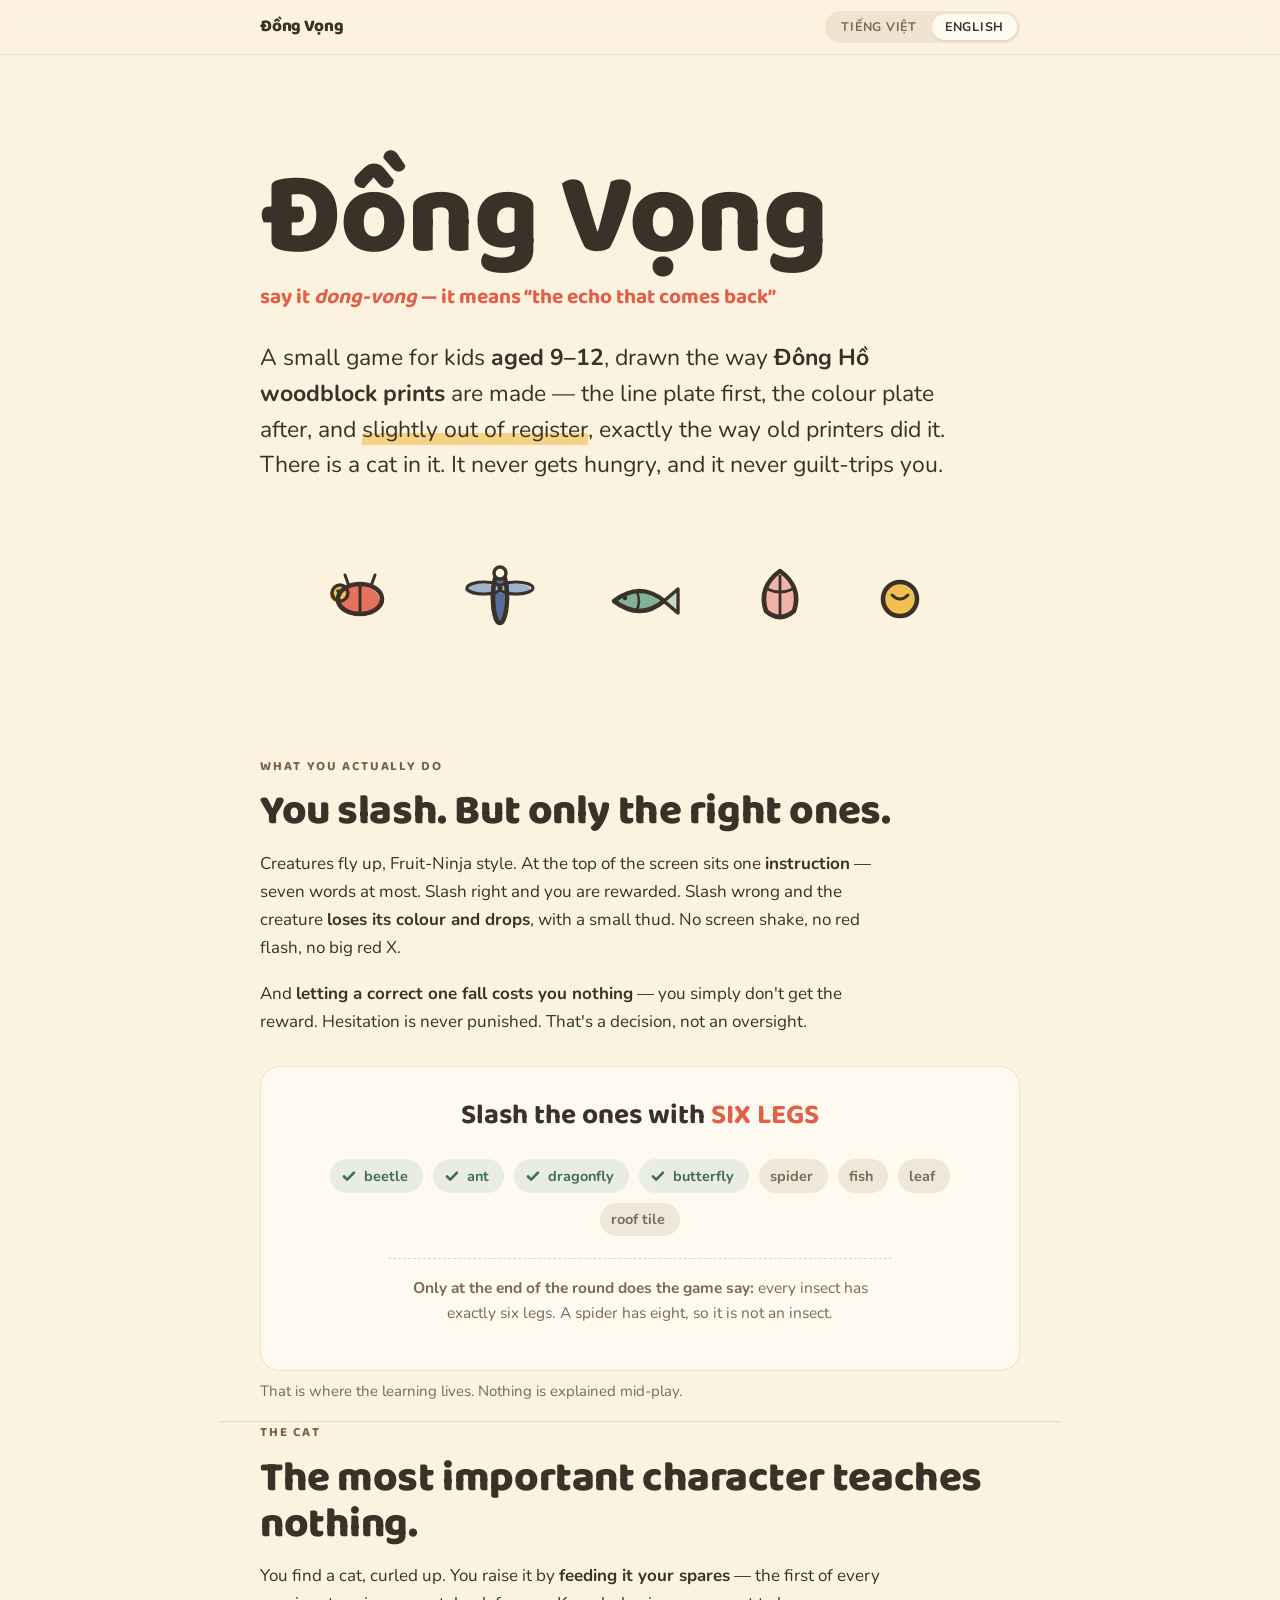
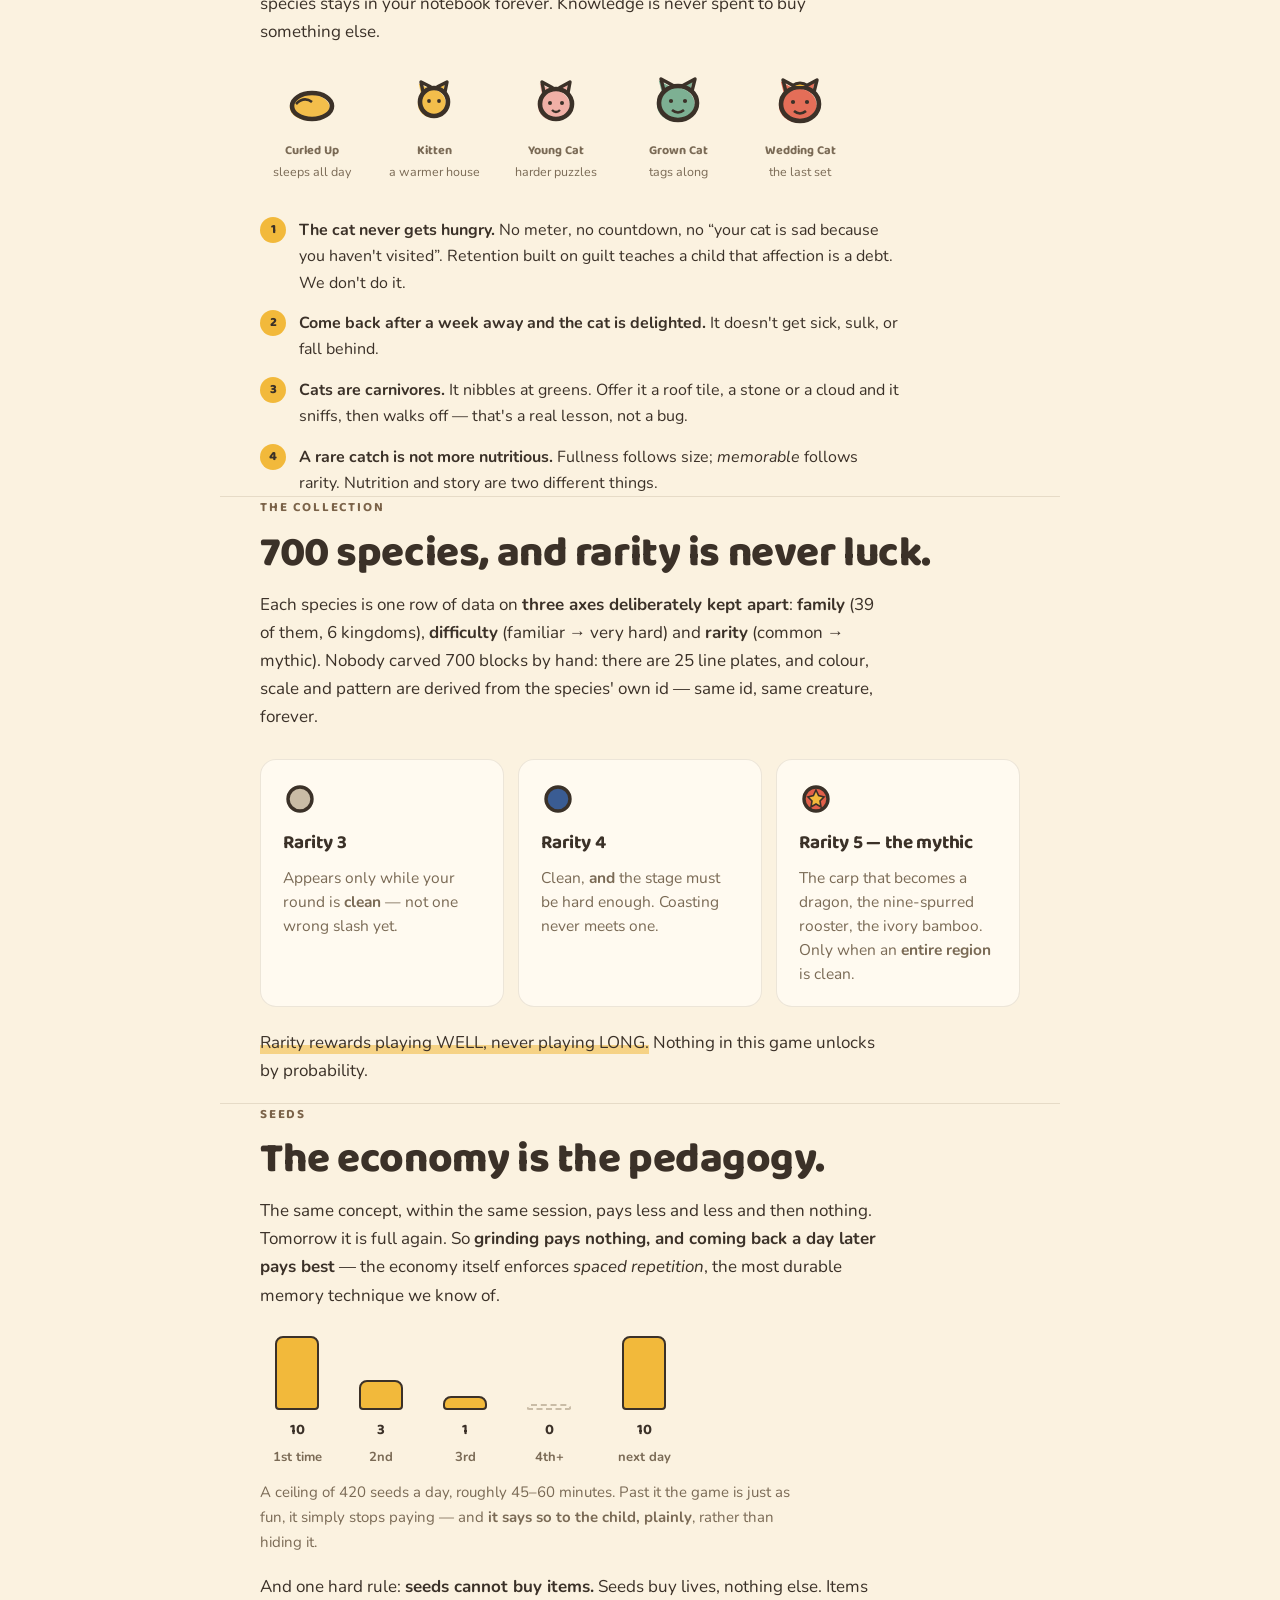
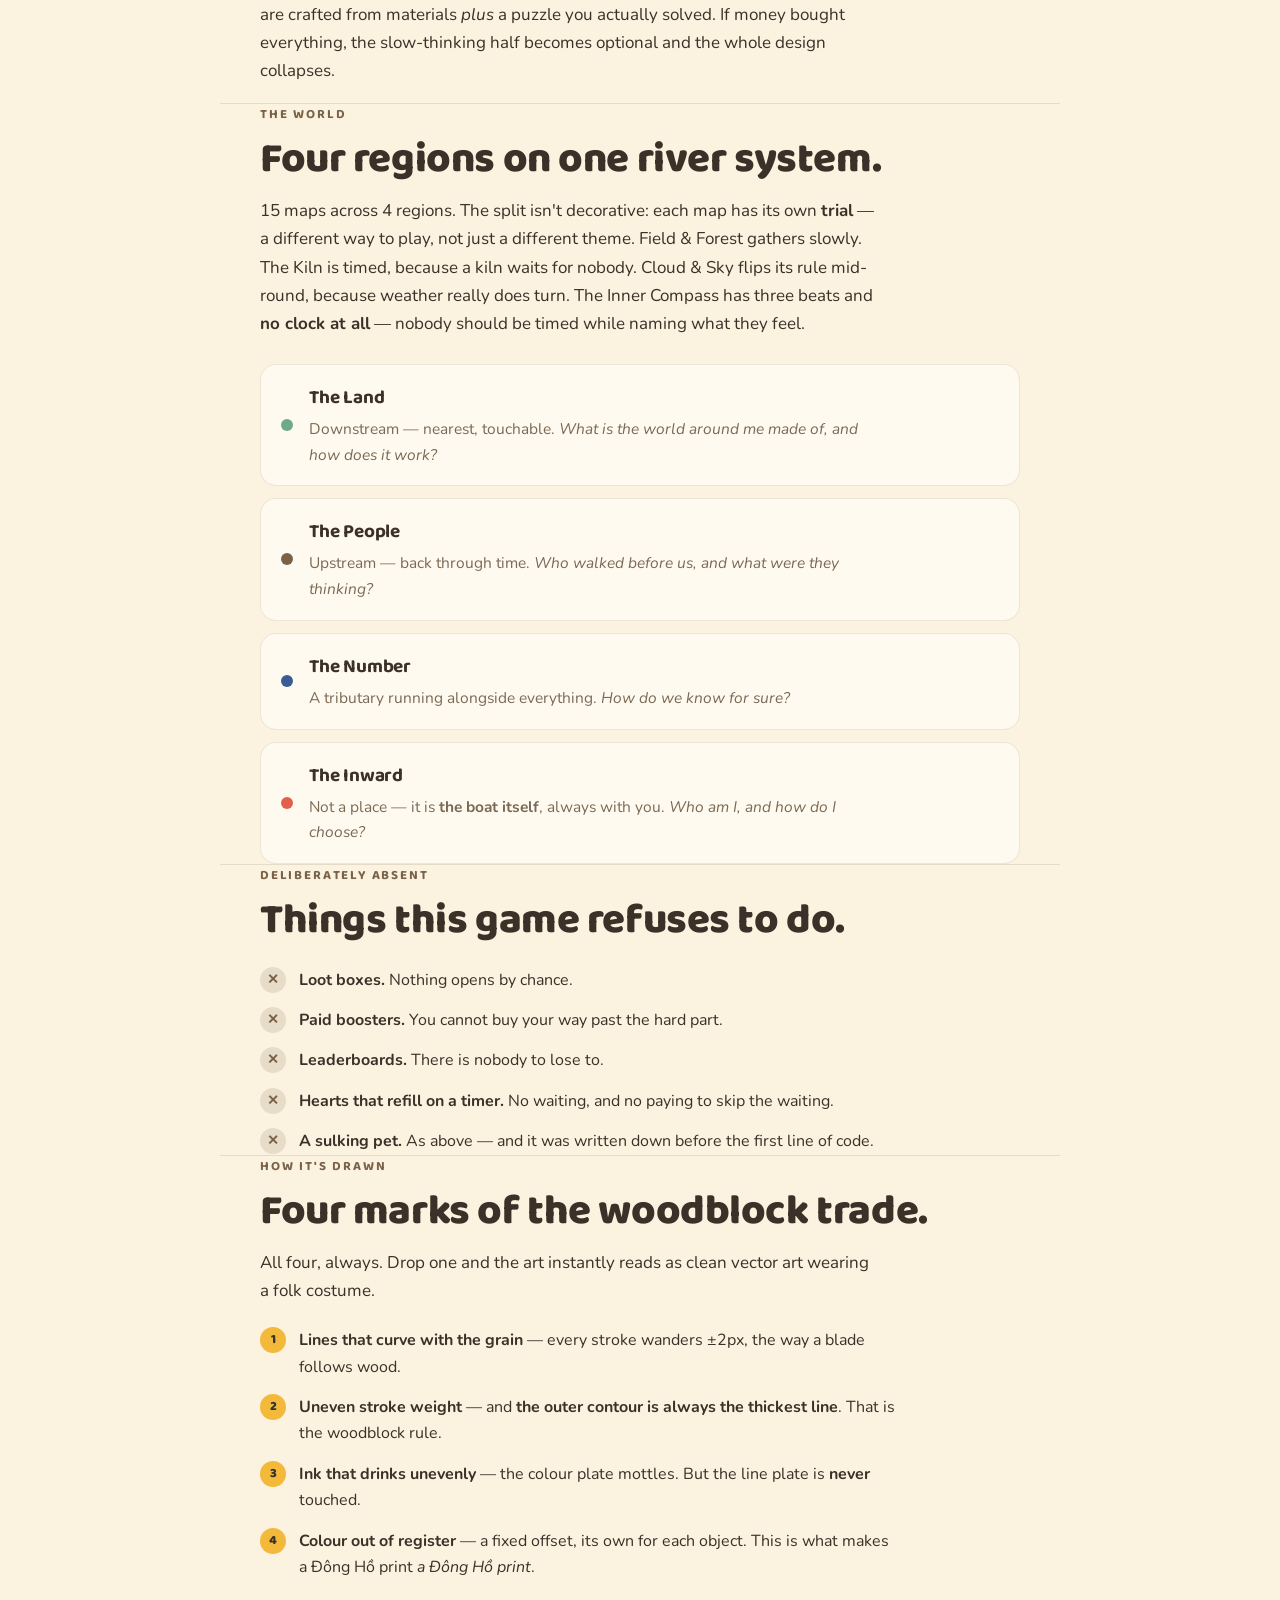
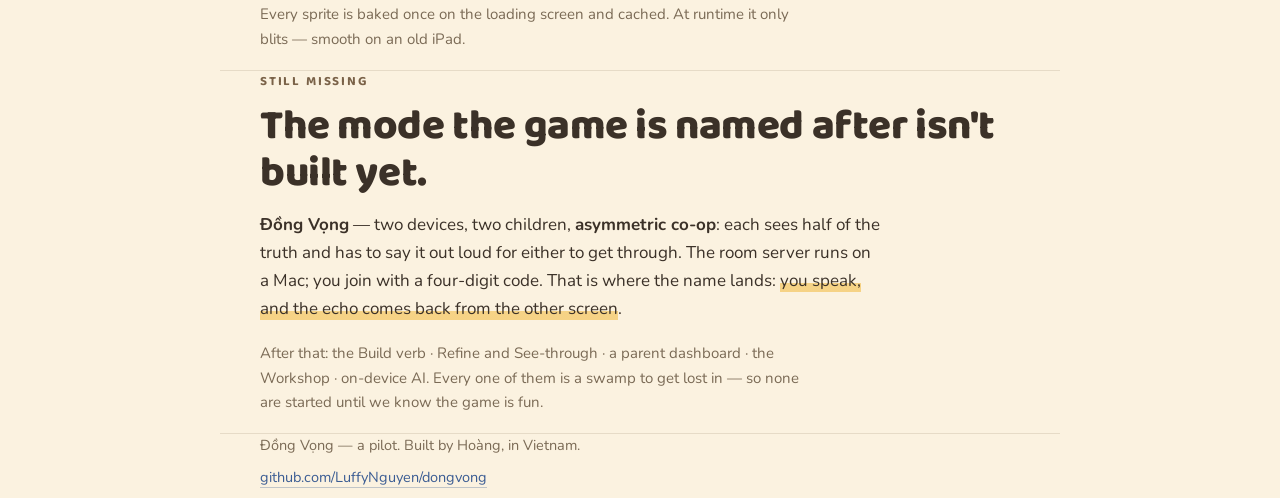
==== index.html @ c8f49e3d "Trang gioi thieu Dong Vong — song ngu VI/EN, mau muc Dong Ho Co-Authored-By: Claude Opus 5 (1M conte" ====
<!doctype html>
<html lang="vi" class="lang-vi">
<head>
<meta charset="utf-8">
<meta name="viewport" content="width=device-width, initial-scale=1, viewport-fit=cover">
<title>Đồng Vọng</title>
<meta name="description" content="Đồng Vọng — game giáo dục 2D cho trẻ 9–12, vẽ theo lối tranh Đông Hồ in lệch bản.">
<meta property="og:title" content="Đồng Vọng">
<meta property="og:description" content="Một game cho trẻ 9–12, vẽ theo lối tranh Đông Hồ. Có con mèo không bao giờ đói.">
<meta property="og:type" content="website">
<meta name="theme-color" content="#FBF2E0">
<link rel="preconnect" href="https://fonts.googleapis.com">
<link rel="preconnect" href="https://fonts.gstatic.com" crossorigin>
<link rel="stylesheet" href="https://fonts.googleapis.com/css2?family=Baloo+2:wght@700;800&family=Nunito:wght@400;600;700&display=swap">
<style>
  :root{
    --diep:#FBF2E0; --diep2:#F2E3C7; --giay:#FFFAF0;
    --than:#3B3128; --hoe:#F2B93B; --vang:#E2604A;
    --cham:#3A5C93; --tram:#6FA98B; --sen:#EFA9A0;
    --go:#7A6248; --xam:#C9BCA6;
    --ink:#3B3128; --dim:#7A6A55;
    --sans:'Nunito',-apple-system,BlinkMacSystemFont,'Segoe UI',sans-serif;
    --display:'Baloo 2','Nunito',-apple-system,sans-serif;
    --pad:clamp(20px,5vw,40px);
  }
  *{box-sizing:border-box}
  html{color-scheme:light;scroll-behavior:smooth;-webkit-text-size-adjust:100%}
  body{
    margin:0;background:var(--diep);color:var(--ink);
    font:400 17px/1.65 var(--sans);
    -webkit-font-smoothing:antialiased;
  }
  /* giay diep: mot lop van giay rat nhat, khong phai gradient */
  body::before{
    content:'';position:fixed;inset:0;pointer-events:none;z-index:0;opacity:.5;
    background:
      radial-gradient(circle at 18% 22%, rgba(122,98,72,.05) 0 1px, transparent 1px),
      radial-gradient(circle at 71% 63%, rgba(122,98,72,.045) 0 1.2px, transparent 1.2px),
      radial-gradient(circle at 44% 88%, rgba(122,98,72,.04) 0 1px, transparent 1px);
    background-size:37px 41px,53px 47px,61px 59px;
  }
  main,header,footer{position:relative;z-index:1}

  /* ---------------------------------------------------------- song ngu */
  .en{display:none}
  html.lang-en .vi{display:none}
  html.lang-en .en{display:inline}
  html.lang-en .en.block,.vi.block{display:block}
  html.lang-en .vi.block{display:none}

  /* ---------------------------------------------------------- khung */
  .wrap{max-width:840px;margin:0 auto;padding:0 var(--pad)}
  section{padding:clamp(56px,9vw,104px) 0}
  section + section{border-top:1px solid rgba(122,98,72,.16)}

  h1,h2,h3{font-family:var(--display);font-weight:800;letter-spacing:-.01em;margin:0}
  h1{font-size:clamp(56px,14vw,116px);line-height:.92}
  h2{font-size:clamp(28px,5.2vw,42px);line-height:1.1;margin-bottom:14px}
  h3{font-size:19px;font-weight:700;margin-bottom:6px}
  p{margin:0 0 18px;max-width:62ch}
  .lede{font-size:clamp(19px,2.6vw,23px);line-height:1.55;color:var(--ink)}
  .eyebrow{
    font-family:var(--display);font-weight:700;font-size:13px;
    letter-spacing:.14em;text-transform:uppercase;color:var(--go);margin-bottom:12px
  }
  .dim{color:var(--dim)}
  em{font-style:normal;background:linear-gradient(transparent 62%,rgba(242,185,59,.55) 62%)}

  /* ---------------------------------------------------------- nut ngon ngu */
  .topbar{
    position:sticky;top:0;z-index:9;backdrop-filter:saturate(150%) blur(12px);
    background:rgba(251,242,224,.78);border-bottom:1px solid rgba(122,98,72,.12)
  }
  .topbar .wrap{display:flex;align-items:center;justify-content:space-between;height:54px}
  .mark{font-family:var(--display);font-weight:800;font-size:17px;letter-spacing:-.01em}
  .toggle{
    display:inline-flex;background:rgba(122,98,72,.1);border-radius:999px;padding:3px;gap:2px
  }
  .toggle button{
    font:700 12.5px/1 var(--sans);letter-spacing:.06em;
    border:0;background:transparent;color:var(--dim);
    padding:7px 13px;border-radius:999px;cursor:pointer;transition:.18s
  }
  .toggle button[aria-pressed="true"]{background:var(--giay);color:var(--ink);box-shadow:0 1px 2px rgba(59,49,40,.1)}

  /* ---------------------------------------------------------- hero */
  .hero{padding-top:clamp(56px,11vw,110px);padding-bottom:clamp(48px,8vw,88px)}
  .hero h1{margin-bottom:8px}
  .hero .say{
    font-family:var(--display);font-weight:700;font-size:clamp(17px,2.6vw,21px);
    color:var(--vang);margin-bottom:26px
  }
  .hero .lede{max-width:52ch}
  .flock{margin:38px 0 0;overflow:visible}

  /* ---------------------------------------------------------- the */
  .cards{display:grid;gap:14px;grid-template-columns:repeat(auto-fit,minmax(230px,1fr));margin-top:28px}
  .card{
    background:var(--giay);border-radius:16px;padding:22px 22px 20px;
    border:1px solid rgba(122,98,72,.14)
  }
  .card p{font-size:15.5px;line-height:1.55;margin:0;color:var(--dim)}
  .card .ic{display:block;margin-bottom:12px}

  /* the khai niem — dung nhu trong game */
  .prompt{
    background:var(--giay);border:1px solid rgba(122,98,72,.16);border-radius:20px;
    padding:26px var(--pad);margin:30px 0 8px;text-align:center
  }
  .prompt .cmd{font-family:var(--display);font-weight:700;font-size:clamp(20px,4vw,28px)}
  .prompt .cmd b{color:var(--vang)}
  .row{display:flex;flex-wrap:wrap;gap:10px;justify-content:center;margin-top:20px}
  .chip{
    display:inline-flex;align-items:center;gap:7px;
    font:700 14.5px/1 var(--sans);padding:9px 15px 9px 11px;border-radius:999px;
    background:rgba(111,169,139,.16);color:#3F6B57
  }
  .chip.no{background:rgba(201,188,166,.3);color:var(--dim)}
  .chip svg{flex:none}
  .why{
    margin-top:22px;font-size:15.5px;color:var(--dim);
    border-top:1px dashed rgba(122,98,72,.24);padding-top:16px;max-width:56ch;
    margin-left:auto;margin-right:auto
  }

  /* ---------------------------------------------------------- danh sach */
  ul.plain{list-style:none;padding:0;margin:22px 0 0;display:grid;gap:14px}
  ul.plain li{display:flex;gap:13px;align-items:flex-start;max-width:64ch}
  ul.plain .n{
    flex:none;width:26px;height:26px;border-radius:50%;background:var(--hoe);
    font:800 13px/26px var(--display);text-align:center;color:var(--than)
  }
  ul.plain .x{flex:none;width:26px;height:26px;border-radius:50%;background:rgba(201,188,166,.4);
    font:800 14px/26px var(--display);text-align:center;color:var(--go)}
  ul.plain p{margin:0;font-size:16px}

  /* ---------------------------------------------------------- mien */
  .miens{display:grid;gap:12px;margin-top:26px}
  .mien{
    display:grid;grid-template-columns:auto 1fr;gap:16px;align-items:center;
    background:var(--giay);border:1px solid rgba(122,98,72,.14);border-radius:16px;padding:18px 20px
  }
  .mien .dot{width:12px;height:12px;border-radius:50%}
  .mien h3{margin:0 0 2px}
  .mien p{margin:0;font-size:15.5px;color:var(--dim)}

  /* ---------------------------------------------------------- duong cong hat */
  .curve{display:flex;gap:10px;align-items:flex-end;margin:26px 0 10px;flex-wrap:wrap}
  .day{text-align:center;min-width:74px}
  .day .bar{
    background:var(--hoe);border:2.5px solid var(--than);border-radius:8px 8px 4px 4px;
    margin:0 auto 8px;width:44px
  }
  .day .bar.zero{background:transparent;border-style:dashed;border-color:var(--xam);height:6px}
  .day span{font:700 13px/1.3 var(--sans);color:var(--dim);display:block}
  .day b{font-family:var(--display);font-size:15px;color:var(--ink);display:block}

  /* ---------------------------------------------------------- meo */
  .cat-wrap{display:flex;gap:26px;align-items:center;flex-wrap:wrap;margin-top:26px}
  .stages{display:flex;gap:18px;flex-wrap:wrap;margin-top:26px}
  .stage{text-align:center;width:104px}
  .stage b{display:block;font-family:var(--display);font-size:14.5px;margin-top:6px}
  .stage span{display:block;font-size:12.5px;color:var(--dim);line-height:1.4}

  /* ---------------------------------------------------------- footer */
  footer{padding:52px 0 64px;border-top:1px solid rgba(122,98,72,.16)}
  footer p{font-size:14.5px;color:var(--dim);margin-bottom:8px}
  footer a{color:var(--cham);text-decoration:none;border-bottom:1px solid rgba(58,92,147,.3)}
  footer a:hover{border-bottom-color:var(--cham)}

  @media (max-width:520px){
    .stages{gap:12px}
    .stage{width:82px}
  }
  @media (prefers-reduced-motion:no-preference){
    .float{animation:bob 5s ease-in-out infinite}
    .float:nth-child(2){animation-delay:-1.4s}
    .float:nth-child(3){animation-delay:-2.8s}
    .float:nth-child(4){animation-delay:-4.1s}
    @keyframes bob{0%,100%{transform:translateY(0)}50%{transform:translateY(-7px)}}
  }
</style>
</head>
<body>

<div class="topbar">
  <div class="wrap">
    <span class="mark">Đồng Vọng</span>
    <span class="toggle">
      <button id="b-vi" aria-pressed="true">TIẾNG VIỆT</button>
      <button id="b-en" aria-pressed="false">ENGLISH</button>
    </span>
  </div>
</div>

<header class="hero wrap">
  <h1>Đồng Vọng</h1>
  <p class="say">
    <span class="vi">đọc là <i>đồng-vọng</i> — nghĩa là tiếng vọng lại</span>
    <span class="en">say it <i>dong-vong</i> — it means “the echo that comes back”</span>
  </p>

  <p class="lede">
    <span class="vi block">Một cái game nhỏ cho trẻ <b>9–12 tuổi</b>, vẽ theo lối <b>tranh Đông Hồ in lệch bản</b> —
    bản nét in trước, bản màu in sau, và <em>lệch đi một chút</em>, đúng như thợ khắc ngày xưa vẫn in.
    Trong game có một con mèo. Nó không bao giờ đói, và không bao giờ trách bạn.</span>
    <span class="en block">A small game for kids <b>aged 9–12</b>, drawn the way <b>Đông Hồ woodblock prints</b> are made —
    the line plate first, the colour plate after, and <em>slightly out of register</em>, exactly the way old
    printers did it. There is a cat in it. It never gets hungry, and it never guilt-trips you.</span>
  </p>

  <svg class="flock" viewBox="0 0 640 120" width="100%" height="120" fill="none" aria-hidden="true">
    <!-- moi con: ban mau (lech -2.2,+1.6) roi ban net -->
    <g class="float" transform="translate(40,60)">
      <g transform="translate(-2.2,1.6)" opacity=".88">
        <ellipse cx="0" cy="0" rx="22" ry="15" fill="#E2604A"/><circle cx="-20" cy="-6" r="8" fill="#F2B93B"/>
      </g>
      <ellipse cx="0" cy="0" rx="22" ry="15" stroke="#3B3128" stroke-width="4.6"/>
      <circle cx="-20" cy="-6" r="8" stroke="#3B3128" stroke-width="3.4"/>
      <path d="M0 -15 L0 15 M-11 -13 L-15 -24 M11 -13 L15 -24" stroke="#3B3128" stroke-width="3" stroke-linecap="round"/>
      <circle cx="-22" cy="-8" r="1.8" fill="#3B3128"/>
    </g>
    <g class="float" transform="translate(180,58)">
      <g transform="translate(-2.2,1.6)" opacity=".88">
        <ellipse cx="0" cy="0" rx="7" ry="26" fill="#3A5C93"/>
        <ellipse cx="-16" cy="-9" rx="17" ry="6" fill="#8FA9CC"/><ellipse cx="16" cy="-9" rx="17" ry="6" fill="#8FA9CC"/>
      </g>
      <ellipse cx="0" cy="0" rx="7" ry="26" stroke="#3B3128" stroke-width="4.6"/>
      <ellipse cx="-16" cy="-9" rx="17" ry="6" stroke="#3B3128" stroke-width="3"/>
      <ellipse cx="16" cy="-9" rx="17" ry="6" stroke="#3B3128" stroke-width="3"/>
      <circle cx="0" cy="-24" r="6" fill="#FBF2E0" stroke="#3B3128" stroke-width="3.4"/>
    </g>
    <g class="float" transform="translate(320,62)">
      <g transform="translate(-2.2,1.6)" opacity=".88">
        <path d="M-26 0 Q0 -20 24 0 Q0 20 -26 0Z" fill="#6FA98B"/><path d="M24 0 L38 -12 L38 12Z" fill="#B7D4C4"/>
      </g>
      <path d="M-26 0 Q0 -20 24 0 Q0 20 -26 0Z" stroke="#3B3128" stroke-width="4.6" stroke-linejoin="round"/>
      <path d="M24 0 L38 -12 L38 12Z" stroke="#3B3128" stroke-width="3.4" stroke-linejoin="round"/>
      <circle cx="-15" cy="-3" r="2.2" fill="#3B3128"/>
      <path d="M-4 -11 Q2 0 -4 11" stroke="#3B3128" stroke-width="2.6"/>
    </g>
    <g class="float" transform="translate(460,58)">
      <g transform="translate(-2.2,1.6)" opacity=".88">
        <path d="M0 -26 Q22 -10 14 14 Q0 26 -14 14 Q-22 -10 0 -26Z" fill="#EFA9A0"/>
      </g>
      <path d="M0 -26 Q22 -10 14 14 Q0 26 -14 14 Q-22 -10 0 -26Z" stroke="#3B3128" stroke-width="4.6" stroke-linejoin="round"/>
      <path d="M0 -22 L0 20 M-13 -8 Q0 -2 13 -8" stroke="#3B3128" stroke-width="2.8"/>
    </g>
    <g class="float" transform="translate(580,60)">
      <g transform="translate(-2.2,1.6)" opacity=".88"><circle cx="0" cy="0" r="17" fill="#F2B93B"/></g>
      <circle cx="0" cy="0" r="17" stroke="#3B3128" stroke-width="4.6"/>
      <path d="M-8 -4 Q0 4 8 -4" stroke="#3B3128" stroke-width="3" stroke-linecap="round"/>
    </g>
  </svg>
</header>

<main>

<section class="wrap">
  <p class="eyebrow"><span class="vi">Chơi cái gì</span><span class="en">What you actually do</span></p>
  <h2><span class="vi">Bạn chém. Nhưng chỉ chém đúng con.</span><span class="en">You slash. But only the right ones.</span></h2>
  <p>
    <span class="vi block">Các con vật bay lên như trong Fruit Ninja. Ở trên đầu màn hình có một <b>câu lệnh</b> — dài
    nhiều nhất bảy chữ. Chém đúng thì được thưởng. Chém sai thì con vật <b>mất màu và rơi xuống</b>,
    kêu một tiếng bịch. Không rung màn hình, không chớp đỏ, không dấu X.</span>
    <span class="en block">Creatures fly up, Fruit-Ninja style. At the top of the screen sits one <b>instruction</b> —
    seven words at most. Slash right and you are rewarded. Slash wrong and the creature <b>loses its colour
    and drops</b>, with a small thud. No screen shake, no red flash, no big red X.</span>
  </p>
  <p>
    <span class="vi block">Và <b>để một con đúng rơi mất thì không mất gì cả</b> — chỉ là không được thưởng.
    Chần chừ không bị phạt. Đây là một quyết định thiết kế, không phải quên làm.</span>
    <span class="en block">And <b>letting a correct one fall costs you nothing</b> — you simply don't get the reward.
    Hesitation is never punished. That's a decision, not an oversight.</span>
  </p>

  <div class="prompt">
    <p class="cmd" style="margin:0">
      <span class="vi">Chém con nào có <b>SÁU CHÂN</b></span>
      <span class="en">Slash the ones with <b>SIX LEGS</b></span>
    </p>
    <div class="row">
      <span class="chip"><svg width="16" height="16" viewBox="0 0 16 16"><path d="M3 8.5l3.2 3.2L13 4.6" stroke="#3F6B57" stroke-width="2.6" fill="none" stroke-linecap="round" stroke-linejoin="round"/></svg><span class="vi">bọ</span><span class="en">beetle</span></span>
      <span class="chip"><svg width="16" height="16" viewBox="0 0 16 16"><path d="M3 8.5l3.2 3.2L13 4.6" stroke="#3F6B57" stroke-width="2.6" fill="none" stroke-linecap="round" stroke-linejoin="round"/></svg><span class="vi">kiến</span><span class="en">ant</span></span>
      <span class="chip"><svg width="16" height="16" viewBox="0 0 16 16"><path d="M3 8.5l3.2 3.2L13 4.6" stroke="#3F6B57" stroke-width="2.6" fill="none" stroke-linecap="round" stroke-linejoin="round"/></svg><span class="vi">chuồn chuồn</span><span class="en">dragonfly</span></span>
      <span class="chip"><svg width="16" height="16" viewBox="0 0 16 16"><path d="M3 8.5l3.2 3.2L13 4.6" stroke="#3F6B57" stroke-width="2.6" fill="none" stroke-linecap="round" stroke-linejoin="round"/></svg><span class="vi">bướm</span><span class="en">butterfly</span></span>
      <span class="chip no"><span class="vi">nhện</span><span class="en">spider</span></span>
      <span class="chip no"><span class="vi">cá</span><span class="en">fish</span></span>
      <span class="chip no"><span class="vi">lá</span><span class="en">leaf</span></span>
      <span class="chip no"><span class="vi">ngói</span><span class="en">roof tile</span></span>
    </div>
    <p class="why">
      <span class="vi block"><b>Cuối hiệp game mới nói:</b> Côn trùng nào cũng đúng sáu chân.
      Nhện tám chân nên không phải côn trùng.</span>
      <span class="en block"><b>Only at the end of the round does the game say:</b> every insect has exactly six legs.
      A spider has eight, so it is not an insect.</span>
    </p>
  </div>
  <p class="dim" style="font-size:15px">
    <span class="vi block">Đó mới là chỗ học. Trong lúc chơi thì không giảng bài.</span>
    <span class="en block">That is where the learning lives. Nothing is explained mid-play.</span>
  </p>
</section>

<section class="wrap">
  <p class="eyebrow"><span class="vi">Con mèo</span><span class="en">The cat</span></p>
  <h2><span class="vi">Nhân vật quan trọng nhất không dạy gì cả.</span><span class="en">The most important character teaches nothing.</span></h2>
  <p>
    <span class="vi block">Bạn nhặt được một con mèo đang cuộn tròn. Nuôi nó bằng cách <b>cho ăn những con dư</b> —
    con đầu tiên của mỗi loài ở lại sổ tay vĩnh viễn, kiến thức không bao giờ bị tiêu đi để đổi lấy thứ khác.</span>
    <span class="en block">You find a cat, curled up. You raise it by <b>feeding it your spares</b> — the first of every
    species stays in your notebook forever. Knowledge is never spent to buy something else.</span>
  </p>

  <div class="stages">
    <div class="stage"><svg width="60" height="52" viewBox="0 0 60 52" aria-hidden="true"><g transform="translate(-2.2,1.6)" opacity=".9"><ellipse cx="30" cy="34" rx="20" ry="13" fill="#F2B93B"/></g><ellipse cx="30" cy="34" rx="20" ry="13" stroke="#3B3128" stroke-width="4.6" fill="none"/><path d="M14 32q8 -8 16 -2" stroke="#3B3128" stroke-width="2.6" fill="none"/></svg>
      <b><span class="vi">Cuộn Tròn</span><span class="en">Curled Up</span></b>
      <span><span class="vi">ngủ suốt</span><span class="en">sleeps all day</span></span></div>
    <div class="stage"><svg width="60" height="52" viewBox="0 0 60 52" aria-hidden="true"><g transform="translate(-2.2,1.6)" opacity=".9"><circle cx="30" cy="30" r="14" fill="#F2B93B"/><path d="M19 20l-2-10 10 5M41 20l2-10-10 5" fill="#F2B93B"/></g><circle cx="30" cy="30" r="14" stroke="#3B3128" stroke-width="4.6" fill="none"/><path d="M19 20l-2-10 10 5M41 20l2-10-10 5" stroke="#3B3128" stroke-width="3.4" fill="none" stroke-linejoin="round"/><circle cx="25" cy="29" r="1.9" fill="#3B3128"/><circle cx="35" cy="29" r="1.9" fill="#3B3128"/></svg>
      <b><span class="vi">Mèo Con</span><span class="en">Kitten</span></b>
      <span><span class="vi">nhà ấm hơn</span><span class="en">a warmer house</span></span></div>
    <div class="stage"><svg width="60" height="52" viewBox="0 0 60 52" aria-hidden="true"><g transform="translate(-2.2,1.6)" opacity=".9"><ellipse cx="30" cy="32" rx="16" ry="15" fill="#EFA9A0"/><path d="M18 21l-2-11 11 6M42 21l2-11-11 6" fill="#EFA9A0"/></g><ellipse cx="30" cy="32" rx="16" ry="15" stroke="#3B3128" stroke-width="4.6" fill="none"/><path d="M18 21l-2-11 11 6M42 21l2-11-11 6" stroke="#3B3128" stroke-width="3.4" fill="none" stroke-linejoin="round"/><circle cx="24" cy="31" r="2" fill="#3B3128"/><circle cx="36" cy="31" r="2" fill="#3B3128"/><path d="M26 38q4 4 8 0" stroke="#3B3128" stroke-width="2.4" fill="none"/></svg>
      <b><span class="vi">Mèo Choai</span><span class="en">Young Cat</span></b>
      <span><span class="vi">mở câu đố khó</span><span class="en">harder puzzles</span></span></div>
    <div class="stage"><svg width="60" height="52" viewBox="0 0 60 52" aria-hidden="true"><g transform="translate(-2.2,1.6)" opacity=".9"><ellipse cx="30" cy="31" rx="19" ry="17" fill="#6FA98B"/><path d="M16 19l-3-12 13 7M44 19l3-12-13 7" fill="#6FA98B"/></g><ellipse cx="30" cy="31" rx="19" ry="17" stroke="#3B3128" stroke-width="4.6" fill="none"/><path d="M16 19l-3-12 13 7M44 19l3-12-13 7" stroke="#3B3128" stroke-width="3.4" fill="none" stroke-linejoin="round"/><circle cx="23" cy="29" r="2.1" fill="#3B3128"/><circle cx="37" cy="29" r="2.1" fill="#3B3128"/><path d="M24 38q6 5 12 0" stroke="#3B3128" stroke-width="2.6" fill="none"/></svg>
      <b><span class="vi">Mèo Lớn</span><span class="en">Grown Cat</span></b>
      <span><span class="vi">đi cùng bạn</span><span class="en">tags along</span></span></div>
    <div class="stage"><svg width="60" height="52" viewBox="0 0 60 52" aria-hidden="true"><g transform="translate(-2.2,1.6)" opacity=".9"><ellipse cx="30" cy="32" rx="19" ry="17" fill="#E2604A"/><path d="M16 20l-3-12 13 7M44 20l3-12-13 7" fill="#E2604A"/></g><ellipse cx="30" cy="32" rx="19" ry="17" stroke="#3B3128" stroke-width="4.6" fill="none"/><path d="M16 20l-3-12 13 7M44 20l3-12-13 7" stroke="#3B3128" stroke-width="3.4" fill="none" stroke-linejoin="round"/><circle cx="23" cy="30" r="2.1" fill="#3B3128"/><circle cx="37" cy="30" r="2.1" fill="#3B3128"/><path d="M24 39q6 5 12 0" stroke="#3B3128" stroke-width="2.6" fill="none"/><path d="M22 14q8 -6 16 0" stroke="#3B3128" stroke-width="3" fill="#F2B93B"/></svg>
      <b><span class="vi">Mèo Đám Cưới</span><span class="en">Wedding Cat</span></b>
      <span><span class="vi">tập đố cuối</span><span class="en">the last set</span></span></div>
  </div>

  <ul class="plain" style="margin-top:36px">
    <li><span class="n">1</span><p>
      <span class="vi block"><b>Mèo không bao giờ đói.</b> Không thanh đo, không đếm ngược, không câu
      “mèo đang buồn vì bạn chưa vào”. Giữ chân trẻ bằng cảm giác tội lỗi là dạy rằng tình cảm
      là một món nợ. Không làm.</span>
      <span class="en block"><b>The cat never gets hungry.</b> No meter, no countdown, no “your cat is sad because
      you haven't visited”. Retention built on guilt teaches a child that affection is a debt. We don't do it.</span></p></li>
    <li><span class="n">2</span><p>
      <span class="vi block"><b>Đi vắng một tuần về, mèo mừng.</b> Nó không ốm, không trách móc, không tụt lại.</span>
      <span class="en block"><b>Come back after a week away and the cat is delighted.</b> It doesn't get sick, sulk, or fall behind.</span></p></li>
    <li><span class="n">3</span><p>
      <span class="vi block"><b>Mèo ăn thịt.</b> Rau thì gặm một tí. Ngói, đá, mây thì nó ngửi rồi bỏ đi —
      và đó là một bài học thật, không phải lỗi game.</span>
      <span class="en block"><b>Cats are carnivores.</b> It nibbles at greens. Offer it a roof tile, a stone or a cloud
      and it sniffs, then walks off — that's a real lesson, not a bug.</span></p></li>
    <li><span class="n">4</span><p>
      <span class="vi block"><b>Con hiếm không bổ hơn.</b> No bụng tính theo con to hay nhỏ; còn <i>đáng nhớ</i>
      mới tính theo độ hiếm. Dinh dưỡng và câu chuyện là hai thứ khác nhau.</span>
      <span class="en block"><b>A rare catch is not more nutritious.</b> Fullness follows size; <i>memorable</i> follows rarity.
      Nutrition and story are two different things.</span></p></li>
  </ul>
</section>

<section class="wrap">
  <p class="eyebrow"><span class="vi">Bộ sưu tập</span><span class="en">The collection</span></p>
  <h2><span class="vi">700 loài, và độ hiếm không phải may rủi.</span><span class="en">700 species, and rarity is never luck.</span></h2>
  <p>
    <span class="vi block">Mỗi loài là một dòng dữ liệu, xếp theo <b>ba trục cố ý không trộn vào nhau</b>:
    <b>họ</b> (39 họ, 6 giới), <b>bậc khó</b> (quen mặt → rất khó), và <b>độ hiếm</b> (thường → linh).
    Không ai khắc tay 700 lần: có 25 bản nét, còn bản màu, tỉ lệ và hoa văn suy ra từ chính mã của loài —
    cùng mã thì cùng hình, mãi mãi.</span>
    <span class="en block">Each species is one row of data on <b>three axes deliberately kept apart</b>:
    <b>family</b> (39 of them, 6 kingdoms), <b>difficulty</b> (familiar → very hard) and <b>rarity</b>
    (common → mythic). Nobody carved 700 blocks by hand: there are 25 line plates, and colour, scale and
    pattern are derived from the species' own id — same id, same creature, forever.</span>
  </p>
  <div class="cards">
    <div class="card">
      <svg class="ic" width="34" height="34" viewBox="0 0 34 34" aria-hidden="true"><circle cx="17" cy="17" r="12" fill="#C9BCA6"/><circle cx="17" cy="17" r="12" stroke="#3B3128" stroke-width="3.4" fill="none"/></svg>
      <h3><span class="vi">Hiếm 3</span><span class="en">Rarity 3</span></h3>
      <p><span class="vi block">Chỉ ra khi hiệp đang <b>sạch bản</b> — chưa chém sai con nào.</span>
         <span class="en block">Appears only while your round is <b>clean</b> — not one wrong slash yet.</span></p>
    </div>
    <div class="card">
      <svg class="ic" width="34" height="34" viewBox="0 0 34 34" aria-hidden="true"><circle cx="17" cy="17" r="12" fill="#3A5C93"/><circle cx="17" cy="17" r="12" stroke="#3B3128" stroke-width="3.4" fill="none"/></svg>
      <h3><span class="vi">Hiếm 4</span><span class="en">Rarity 4</span></h3>
      <p><span class="vi block">Sạch bản, <b>và</b> chặng phải đủ khó. Chơi dễ mãi thì không gặp.</span>
         <span class="en block">Clean, <b>and</b> the stage must be hard enough. Coasting never meets one.</span></p>
    </div>
    <div class="card">
      <svg class="ic" width="34" height="34" viewBox="0 0 34 34" aria-hidden="true"><circle cx="17" cy="17" r="12" fill="#E2604A"/><circle cx="17" cy="17" r="12" stroke="#3B3128" stroke-width="3.4" fill="none"/><path d="M17 8l2.6 5.6L25 15l-4 4 1 6-5-3-5 3 1-6-4-4 5.4-1.4z" fill="#F2B93B" stroke="#3B3128" stroke-width="1.6"/></svg>
      <h3><span class="vi">Hiếm 5 — linh vật</span><span class="en">Rarity 5 — the mythic</span></h3>
      <p><span class="vi block">Cá chép hoá rồng, gà chín cựa, tre đằng ngà. Chỉ ra khi <b>cả vùng</b> đã sạch bản.</span>
         <span class="en block">The carp that becomes a dragon, the nine-spurred rooster, the ivory bamboo.
         Only when an <b>entire region</b> is clean.</span></p>
    </div>
  </div>
  <p style="margin-top:22px">
    <span class="vi block"><em>Hiếm là phần thưởng cho việc chơi ĐÚNG, không phải cho việc chơi LÂU.</em>
    Trong game này không có gì mở ra bằng xác suất.</span>
    <span class="en block"><em>Rarity rewards playing WELL, never playing LONG.</em>
    Nothing in this game unlocks by probability.</span>
  </p>
</section>

<section class="wrap">
  <p class="eyebrow"><span class="vi">Hạt</span><span class="en">Seeds</span></p>
  <h2><span class="vi">Nền kinh tế chính là sư phạm.</span><span class="en">The economy is the pedagogy.</span></h2>
  <p>
    <span class="vi block">Cùng một khái niệm, trong cùng một buổi chơi, trả thưởng giảm dần rồi về không.
    Hôm sau về lại đầy. Nghĩa là <b>cày lại vô nghĩa thì không sinh lời, còn quay lại sau một ngày thì lời nhất</b> —
    tự nền kinh tế thực thi <i>lặp lại ngắt quãng</i>, kỹ thuật học thuộc bền nhất mà khoa học biết.</span>
    <span class="en block">The same concept, within the same session, pays less and less and then nothing.
    Tomorrow it is full again. So <b>grinding pays nothing, and coming back a day later pays best</b> —
    the economy itself enforces <i>spaced repetition</i>, the most durable memory technique we know of.</span>
  </p>
  <div class="curve">
    <div class="day"><div class="bar" style="height:74px"></div><b>10</b><span class="vi">lần 1</span><span class="en">1st time</span></div>
    <div class="day"><div class="bar" style="height:30px"></div><b>3</b><span class="vi">lần 2</span><span class="en">2nd</span></div>
    <div class="day"><div class="bar" style="height:14px"></div><b>1</b><span class="vi">lần 3</span><span class="en">3rd</span></div>
    <div class="day"><div class="bar zero"></div><b>0</b><span class="vi">lần 4+</span><span class="en">4th+</span></div>
    <div class="day" style="min-width:96px"><div class="bar" style="height:74px"></div><b>10</b><span class="vi">hôm sau</span><span class="en">next day</span></div>
  </div>
  <p class="dim" style="font-size:15px">
    <span class="vi block">Trần 420 Hạt mỗi ngày, khoảng 45–60 phút. Quá trần vẫn chơi vui như thường,
    chỉ là không sinh thêm — và <b>game nói thẳng với trẻ điều đó</b>, không giấu.</span>
    <span class="en block">A ceiling of 420 seeds a day, roughly 45–60 minutes. Past it the game is just as fun,
    it simply stops paying — and <b>it says so to the child, plainly</b>, rather than hiding it.</span>
  </p>
  <p>
    <span class="vi block">Và một luật cứng: <b>Hạt không mua được đồ.</b> Hạt chỉ mua được mạng.
    Đồ thì phải chế từ nguyên liệu <i>cộng với</i> một câu đố đã giải xong. Nếu tiền mua được mọi thứ
    thì phần suy nghĩ chậm trở thành tuỳ chọn, và cả thiết kế sập.</span>
    <span class="en block">And one hard rule: <b>seeds cannot buy items.</b> Seeds buy lives, nothing else.
    Items are crafted from materials <i>plus</i> a puzzle you actually solved. If money bought everything,
    the slow-thinking half becomes optional and the whole design collapses.</span>
  </p>
</section>

<section class="wrap">
  <p class="eyebrow"><span class="vi">Thế giới</span><span class="en">The world</span></p>
  <h2><span class="vi">Bốn miền trên một hệ sông.</span><span class="en">Four regions on one river system.</span></h2>
  <p>
    <span class="vi block">15 bản đồ, 4 miền. Vùng không chia cho vui: mỗi bản đồ có một <b>thử thách riêng</b> —
    cách chơi khác hẳn, không chỉ khác chủ đề. Ruộng &amp; Rừng thì gom nhặt từ tốn. Lò Gốm có giờ, vì lò
    không chờ ai. Mây &amp; Trời đảo luật giữa chừng, vì trời đổi thật. La Bàn Trong thì ba nhịp và
    <b>không có đồng hồ</b> — không ai nên bị bấm giờ lúc đang gọi tên cảm xúc của mình.</span>
    <span class="en block">15 maps across 4 regions. The split isn't decorative: each map has its own <b>trial</b> —
    a different way to play, not just a different theme. Field &amp; Forest gathers slowly. The Kiln is timed,
    because a kiln waits for nobody. Cloud &amp; Sky flips its rule mid-round, because weather really does turn.
    The Inner Compass has three beats and <b>no clock at all</b> — nobody should be timed while naming
    what they feel.</span>
  </p>
  <div class="miens">
    <div class="mien"><span class="dot" style="background:#6FA98B"></span><div>
      <h3><span class="vi">Miền Đất</span><span class="en">The Land</span></h3>
      <p><span class="vi block">Hạ lưu — gần nhất, sờ được. <i>Thế giới quanh mình làm bằng gì và chạy ra sao?</i></span>
         <span class="en block">Downstream — nearest, touchable. <i>What is the world around me made of, and how does it work?</i></span></p></div></div>
    <div class="mien"><span class="dot" style="background:#7A6248"></span><div>
      <h3><span class="vi">Miền Người</span><span class="en">The People</span></h3>
      <p><span class="vi block">Ngược lên thượng nguồn — ngược thời gian. <i>Ai đã đi trước, và họ nghĩ gì?</i></span>
         <span class="en block">Upstream — back through time. <i>Who walked before us, and what were they thinking?</i></span></p></div></div>
    <div class="mien"><span class="dot" style="background:#3A5C93"></span><div>
      <h3><span class="vi">Miền Số</span><span class="en">The Number</span></h3>
      <p><span class="vi block">Nhánh sông chảy song song mọi miền. <i>Làm sao biết chắc?</i></span>
         <span class="en block">A tributary running alongside everything. <i>How do we know for sure?</i></span></p></div></div>
    <div class="mien"><span class="dot" style="background:#E2604A"></span><div>
      <h3><span class="vi">Miền Trong</span><span class="en">The Inward</span></h3>
      <p><span class="vi block">Không phải một nơi — nó là <b>con thuyền</b>, luôn đi theo.
        <i>Mình là ai, và mình chọn thế nào?</i></span>
         <span class="en block">Not a place — it is <b>the boat itself</b>, always with you.
        <i>Who am I, and how do I choose?</i></span></p></div></div>
  </div>
</section>

<section class="wrap">
  <p class="eyebrow"><span class="vi">Cố tình không có</span><span class="en">Deliberately absent</span></p>
  <h2><span class="vi">Những thứ game này nhất quyết không làm.</span><span class="en">Things this game refuses to do.</span></h2>
  <ul class="plain">
    <li><span class="x">✕</span><p><span class="vi block"><b>Hộp quà ngẫu nhiên.</b> Không có gì mở ra bằng xác suất.</span><span class="en block"><b>Loot boxes.</b> Nothing opens by chance.</span></p></li>
    <li><span class="x">✕</span><p><span class="vi block"><b>Booster trả tiền.</b> Không mua được đường tắt qua chỗ khó.</span><span class="en block"><b>Paid boosters.</b> You cannot buy your way past the hard part.</span></p></li>
    <li><span class="x">✕</span><p><span class="vi block"><b>Bảng xếp hạng.</b> Không có ai để thua.</span><span class="en block"><b>Leaderboards.</b> There is nobody to lose to.</span></p></li>
    <li><span class="x">✕</span><p><span class="vi block"><b>Tim và mạng chờ hồi.</b> Không bắt trẻ đợi, cũng không bắt trẻ trả tiền để khỏi đợi.</span><span class="en block"><b>Hearts that refill on a timer.</b> No waiting, and no paying to skip the waiting.</span></p></li>
    <li><span class="x">✕</span><p><span class="vi block"><b>Thú cưng dỗi.</b> Đã nói ở trên rồi — và đây là điều được viết ra trước cả dòng code đầu tiên.</span><span class="en block"><b>A sulking pet.</b> As above — and it was written down before the first line of code.</span></p></li>
  </ul>
</section>

<section class="wrap">
  <p class="eyebrow"><span class="vi">Vẽ thế nào</span><span class="en">How it's drawn</span></p>
  <h2><span class="vi">Bốn dấu vết của nghề khắc gỗ.</span><span class="en">Four marks of the woodblock trade.</span></h2>
  <p>
    <span class="vi block">Luôn đủ cả bốn. Thiếu một cái là hình lập tức trông như đồ vector sạch đội lốt dân gian.</span>
    <span class="en block">All four, always. Drop one and the art instantly reads as clean vector art wearing a folk costume.</span>
  </p>
  <ul class="plain">
    <li><span class="n">1</span><p><span class="vi block"><b>Nét cong theo thớ gỗ</b> — mọi đường lượn nhẹ ±2px, như dao chạy theo vân.</span><span class="en block"><b>Lines that curve with the grain</b> — every stroke wanders ±2px, the way a blade follows wood.</span></p></li>
    <li><span class="n">2</span><p><span class="vi block"><b>Nét dày mỏng không đều</b> — và <b>đường bao ngoài luôn dày nhất hình</b>. Đó là luật mộc bản.</span><span class="en block"><b>Uneven stroke weight</b> — and <b>the outer contour is always the thickest line</b>. That is the woodblock rule.</span></p></li>
    <li><span class="n">3</span><p><span class="vi block"><b>Mực ăn loang</b> — bản màu đậm nhạt thất thường. Nhưng <b>không bao giờ</b> làm loang bản nét.</span><span class="en block"><b>Ink that drinks unevenly</b> — the colour plate mottles. But the line plate is <b>never</b> touched.</span></p></li>
    <li><span class="n">4</span><p><span class="vi block"><b>Bản màu lệch bản nét</b> — lệch cố định, mỗi vật một kiểu. Đây là thứ khiến tranh Đông Hồ <i>là</i> tranh Đông Hồ.</span><span class="en block"><b>Colour out of register</b> — a fixed offset, its own for each object. This is what makes a Đông Hồ print <i>a Đông Hồ print</i>.</span></p></li>
  </ul>
  <p class="dim" style="font-size:15px;margin-top:22px">
    <span class="vi block">Mọi hình được “nướng” một lần lúc màn hình chờ rồi cache lại. Lúc chạy chỉ dán — chạy mượt trên iPad cũ.</span>
    <span class="en block">Every sprite is baked once on the loading screen and cached. At runtime it only blits — smooth on an old iPad.</span>
  </p>
</section>

<section class="wrap">
  <p class="eyebrow"><span class="vi">Còn thiếu</span><span class="en">Still missing</span></p>
  <h2><span class="vi">Chế độ mang chính tên game vẫn chưa làm.</span><span class="en">The mode the game is named after isn't built yet.</span></h2>
  <p>
    <span class="vi block"><b>Đồng Vọng</b> — hai máy, hai đứa trẻ, <b>hợp tác bất đối xứng</b>: mỗi đứa nhìn thấy
    một nửa sự thật, và phải nói ra thì cả hai mới qua được. Máy chủ phòng chạy ngay trên một cái Mac,
    vào phòng bằng mã bốn chữ số. Đó là chỗ cái tên có nghĩa: <em>bạn nói, và tiếng vọng lại từ máy bên kia</em>.</span>
    <span class="en block"><b>Đồng Vọng</b> — two devices, two children, <b>asymmetric co-op</b>: each sees half of
    the truth and has to say it out loud for either to get through. The room server runs on a Mac; you join
    with a four-digit code. That is where the name lands: <em>you speak, and the echo comes back from the
    other screen</em>.</span>
  </p>
  <p class="dim" style="font-size:15px">
    <span class="vi block">Sau đó: động từ Dựng · Tinh và Thấu · bảng phụ huynh · Xưởng · AI chạy ngay trên máy.
    Mỗi thứ đều rất dễ sa lầy — nên chưa làm cái nào, trước khi biết chắc game có vui không.</span>
    <span class="en block">After that: the Build verb · Refine and See-through · a parent dashboard · the Workshop ·
    on-device AI. Every one of them is a swamp to get lost in — so none are started until we know the game is fun.</span>
  </p>
</section>

</main>

<footer class="wrap">
  <p><span class="vi block">Đồng Vọng — bản thử. Làm bởi Hoàng, ở Việt Nam.</span>
     <span class="en block">Đồng Vọng — a pilot. Built by Hoàng, in Vietnam.</span></p>
  <p><a href="https://github.com/LuffyNguyen/dongvong">github.com/LuffyNguyen/dongvong</a></p>
</footer>

<script>
  (function () {
    var root = document.documentElement
    var bvi = document.getElementById('b-vi')
    var ben = document.getElementById('b-en')
    function set(lang) {
      root.classList.toggle('lang-en', lang === 'en')
      root.classList.toggle('lang-vi', lang !== 'en')
      root.lang = lang
      bvi.setAttribute('aria-pressed', String(lang !== 'en'))
      ben.setAttribute('aria-pressed', String(lang === 'en'))
      try { localStorage.setItem('dv.lang', lang) } catch (e) {}
    }
    bvi.addEventListener('click', function () { set('vi') })
    ben.addEventListener('click', function () { set('en') })
    var saved = null
    try { saved = localStorage.getItem('dv.lang') } catch (e) {}
    if (saved) set(saved)
    else if ((navigator.language || '').slice(0, 2) !== 'vi') set('en')
  })()
</script>
</body>
</html>
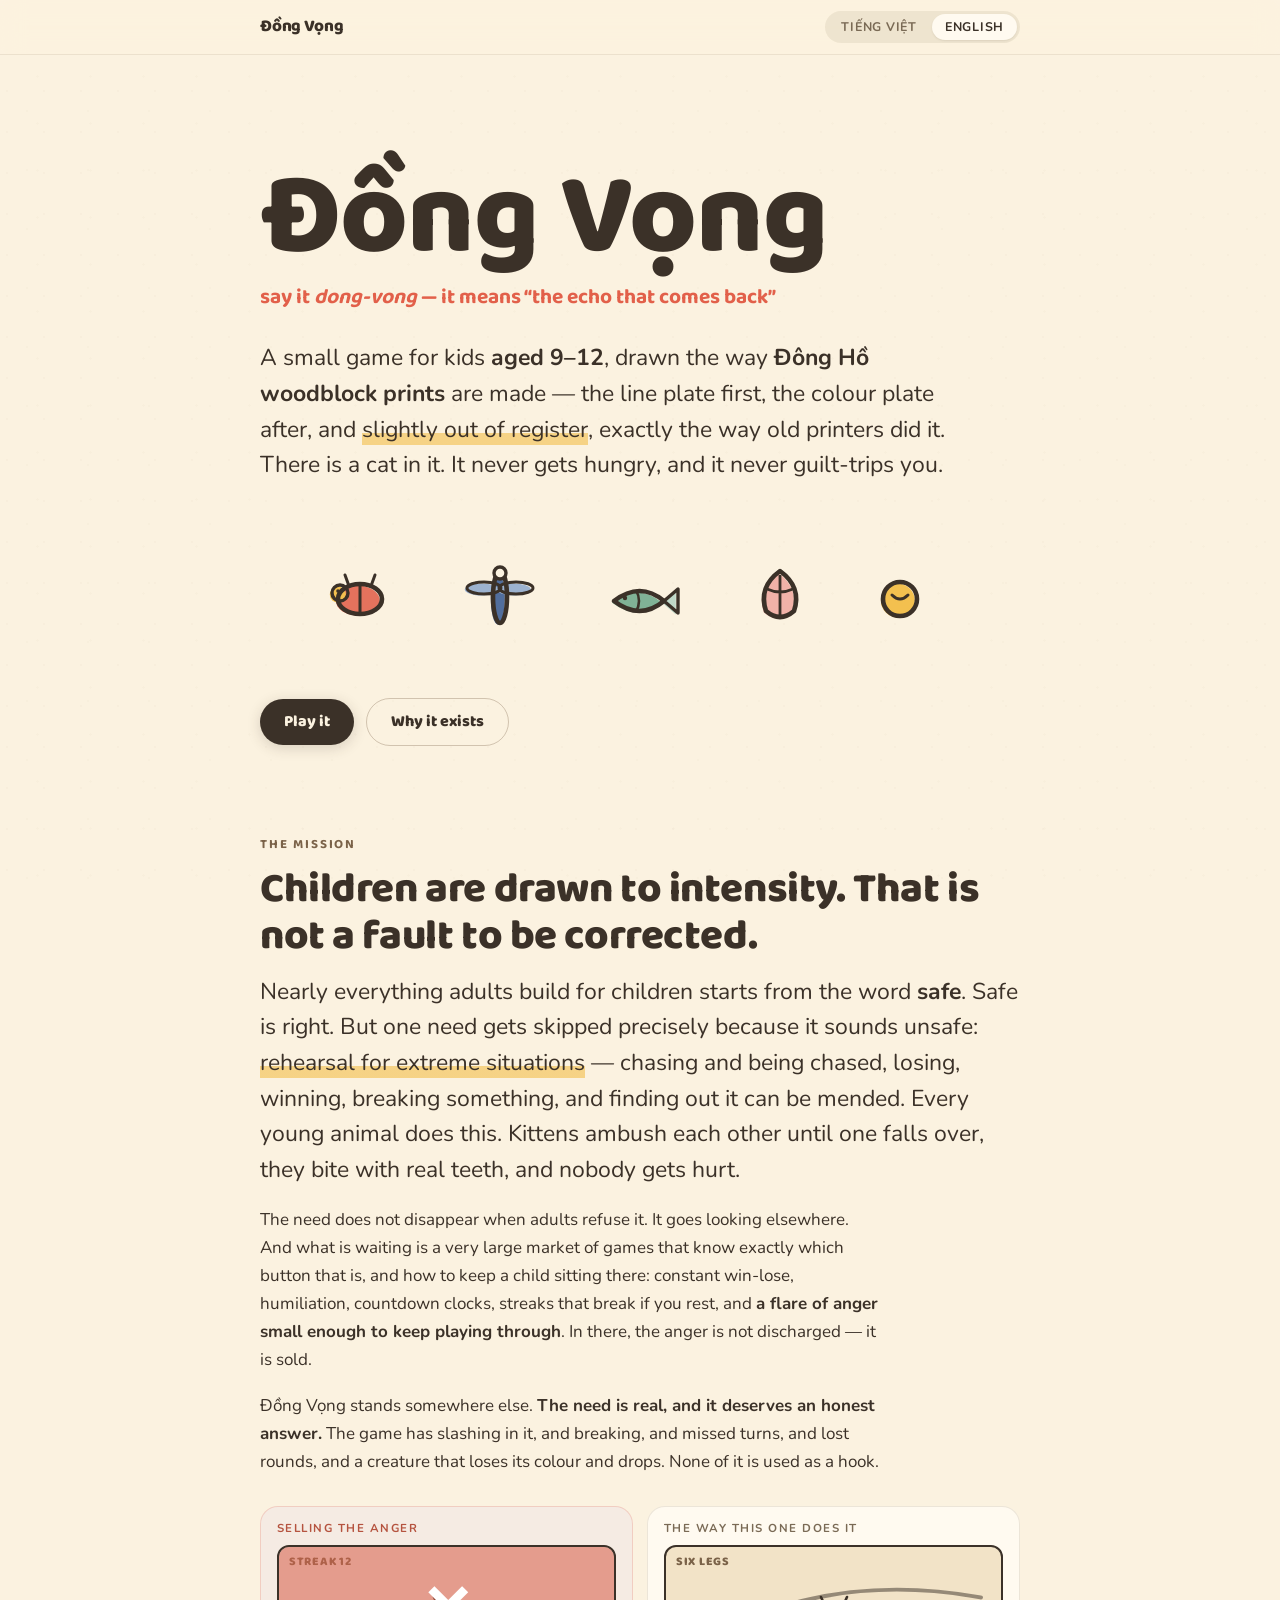
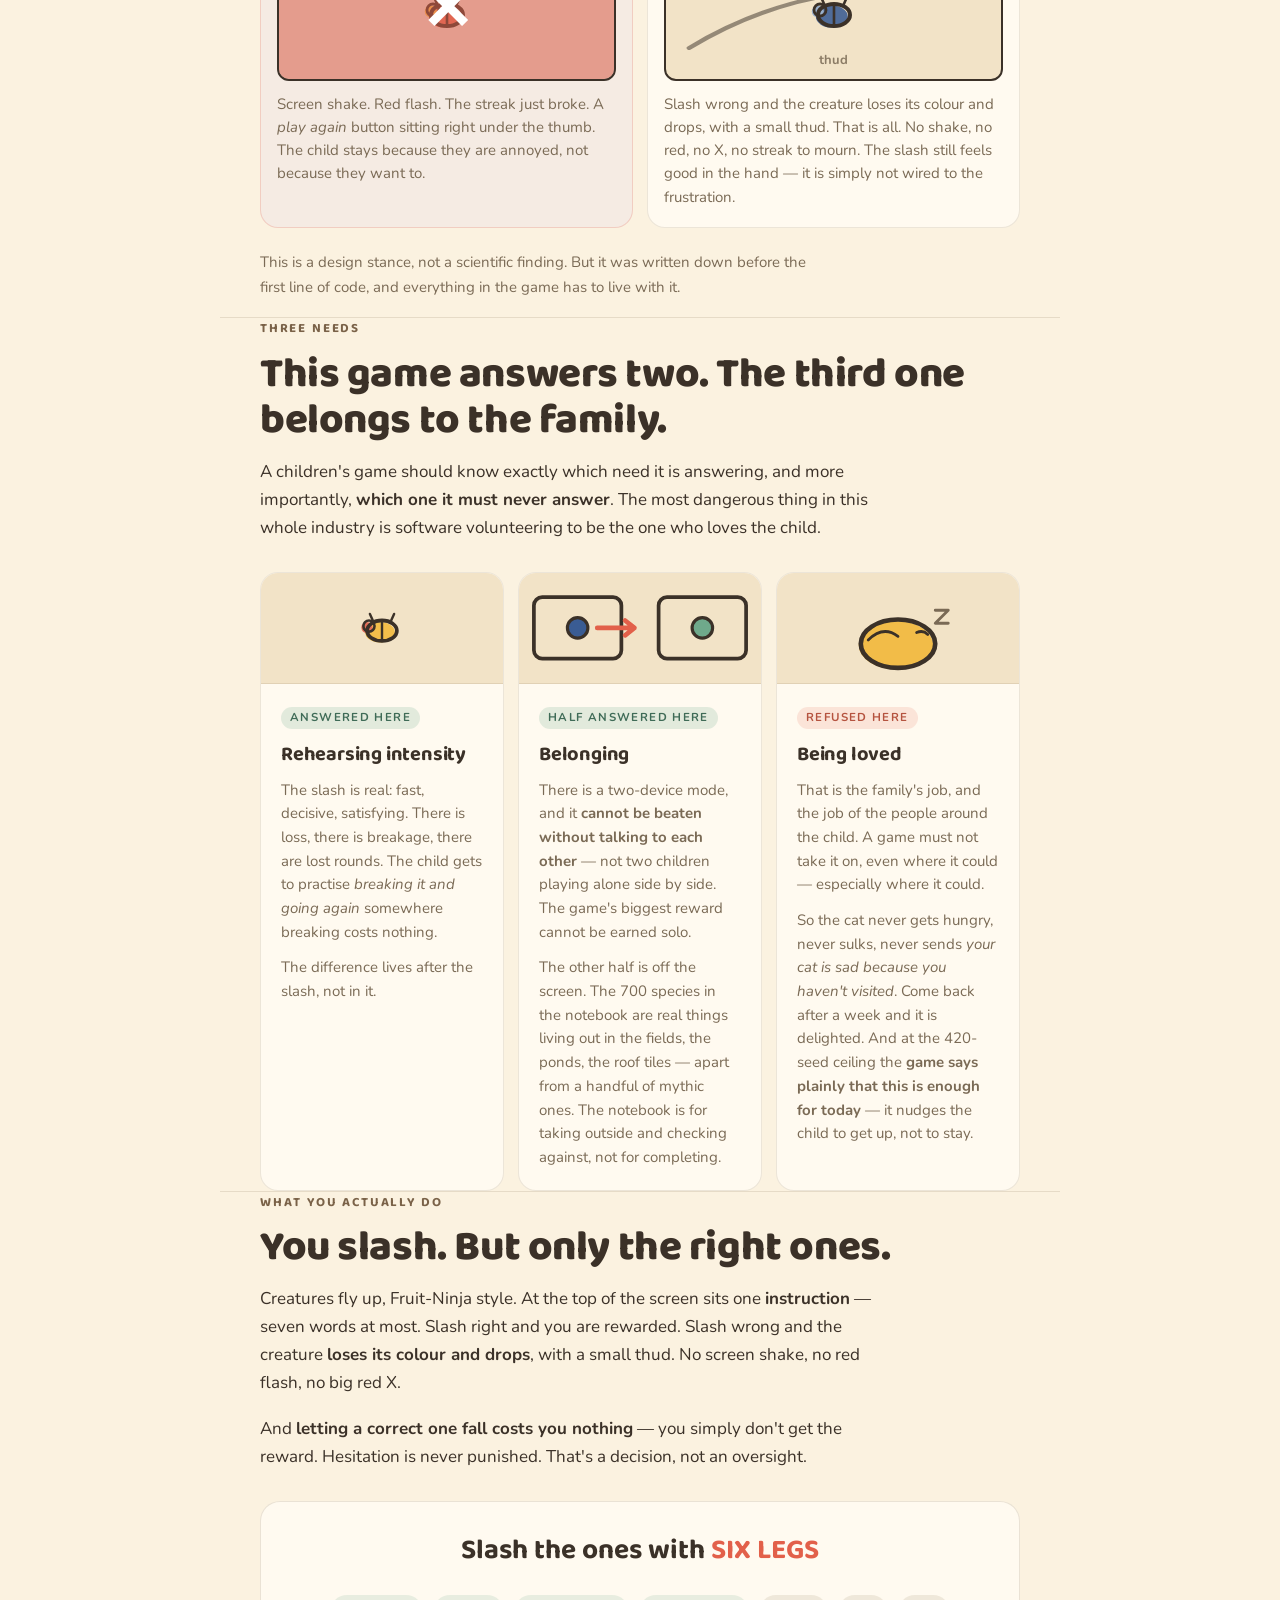
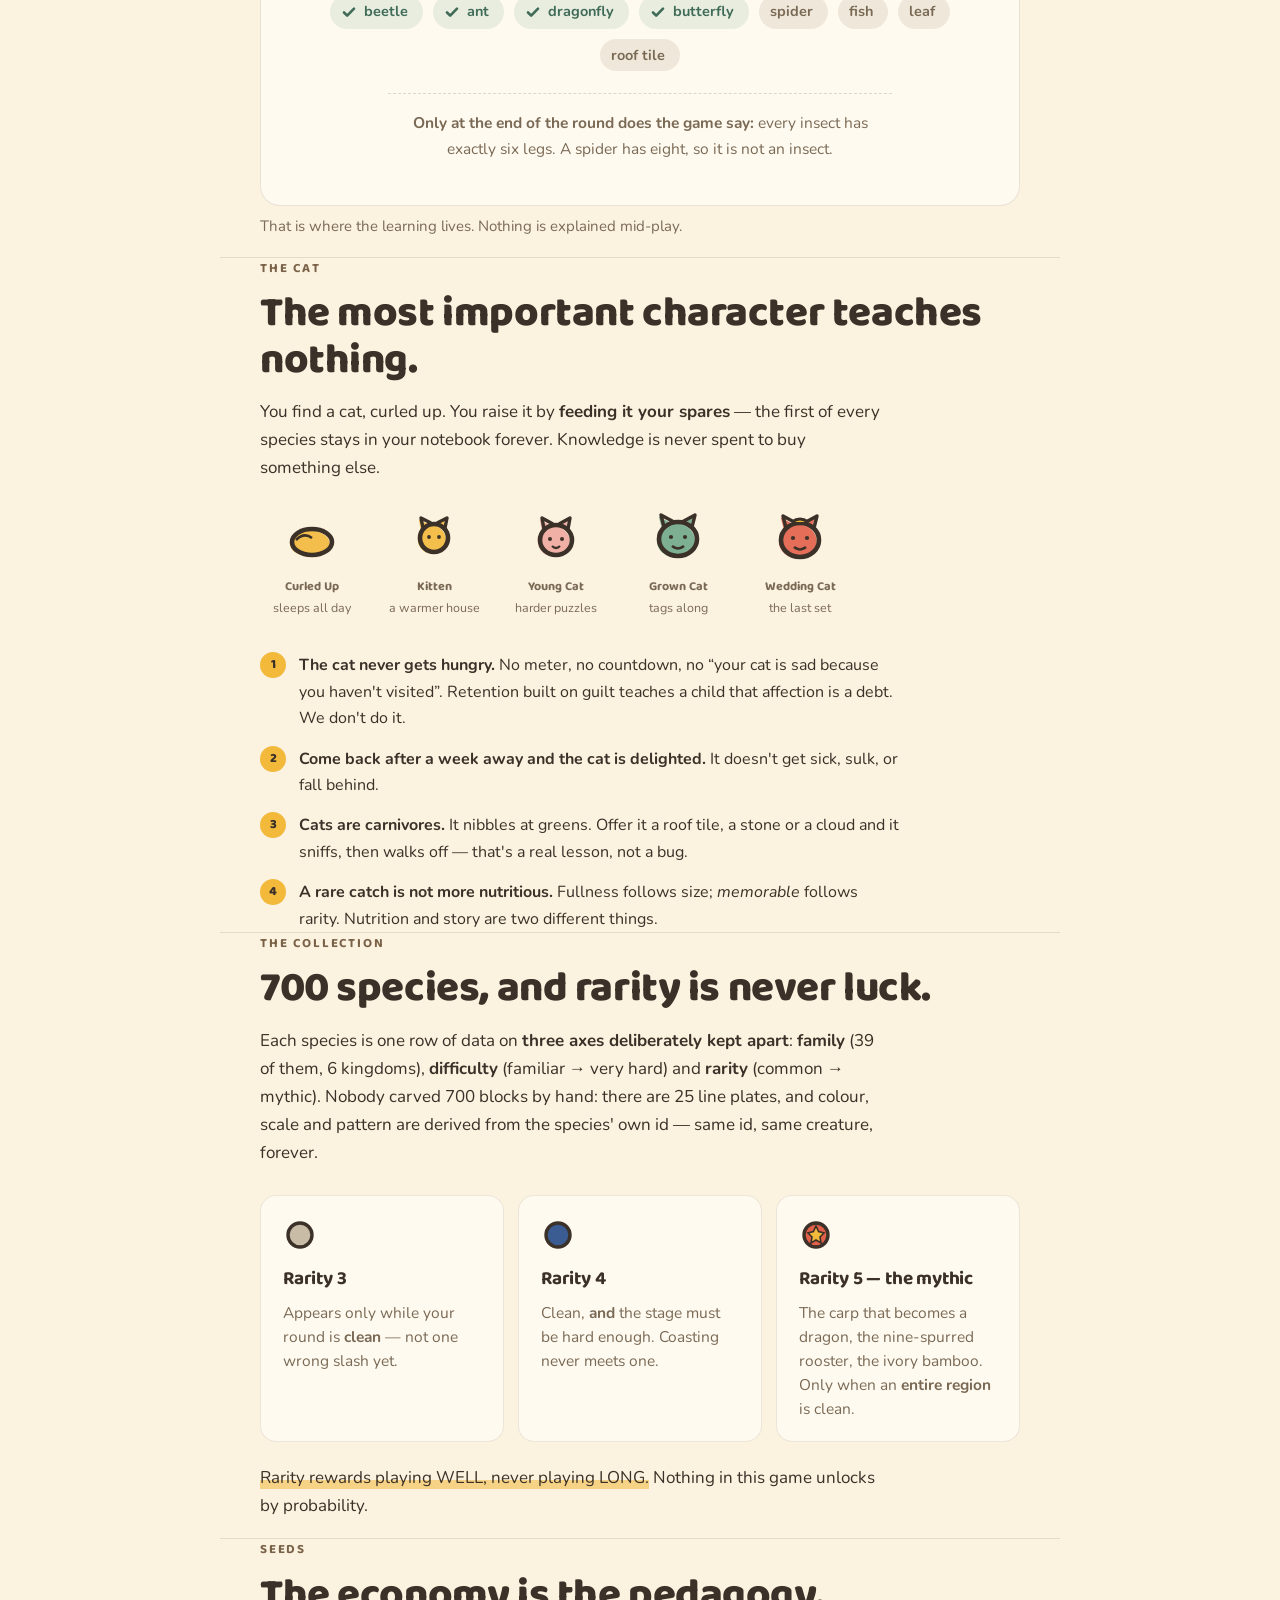
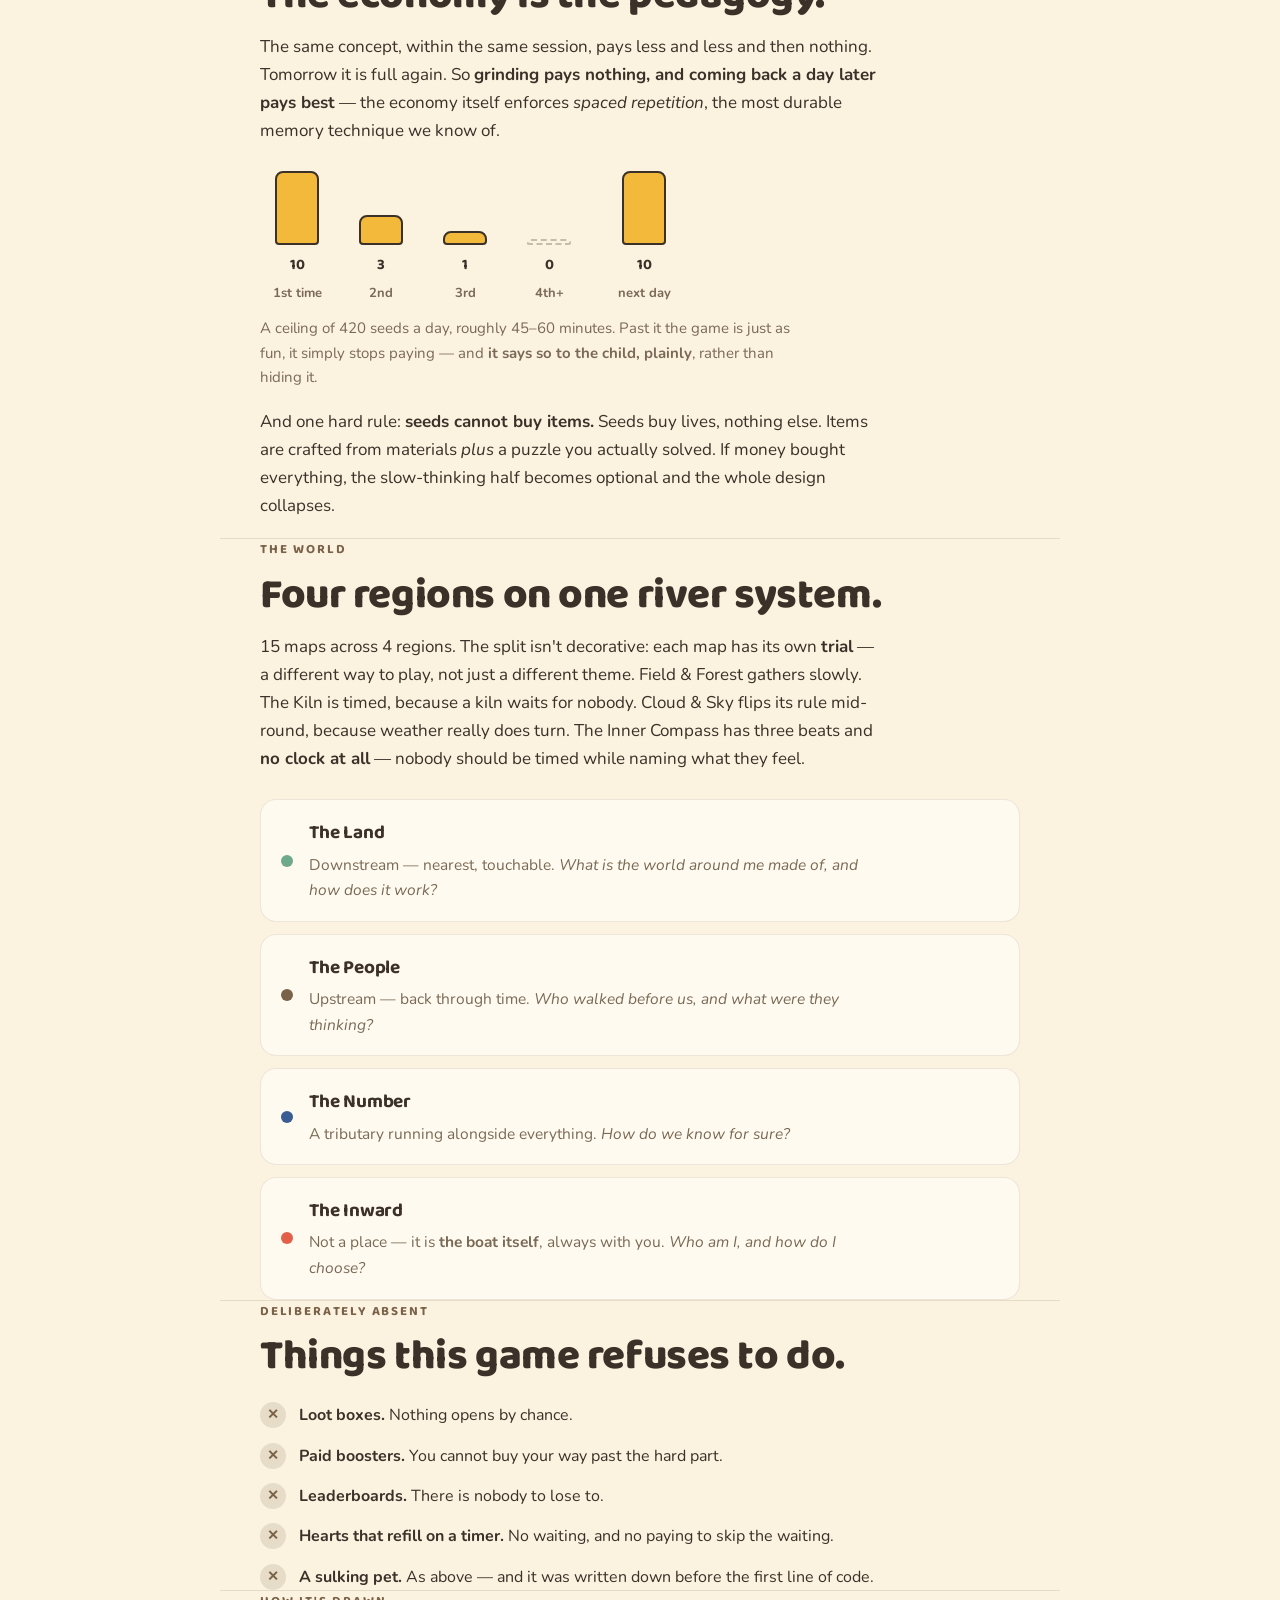
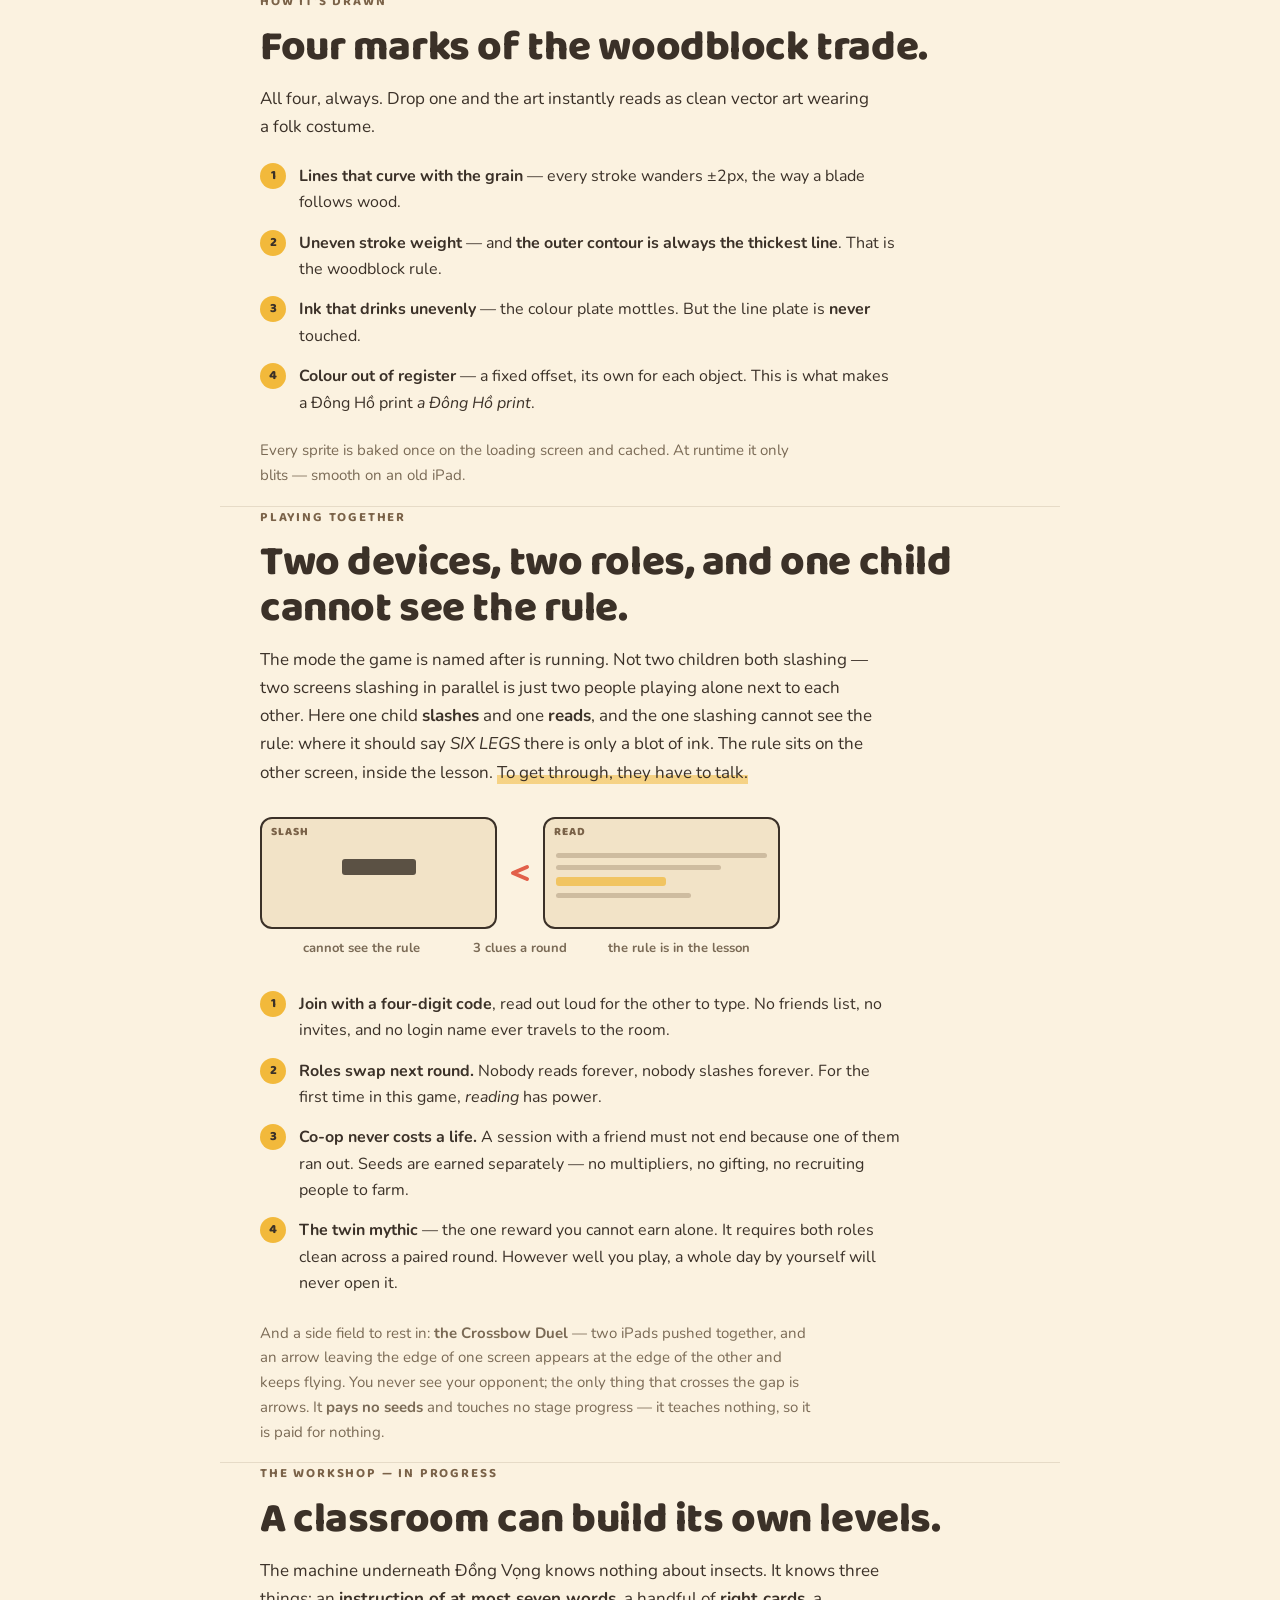
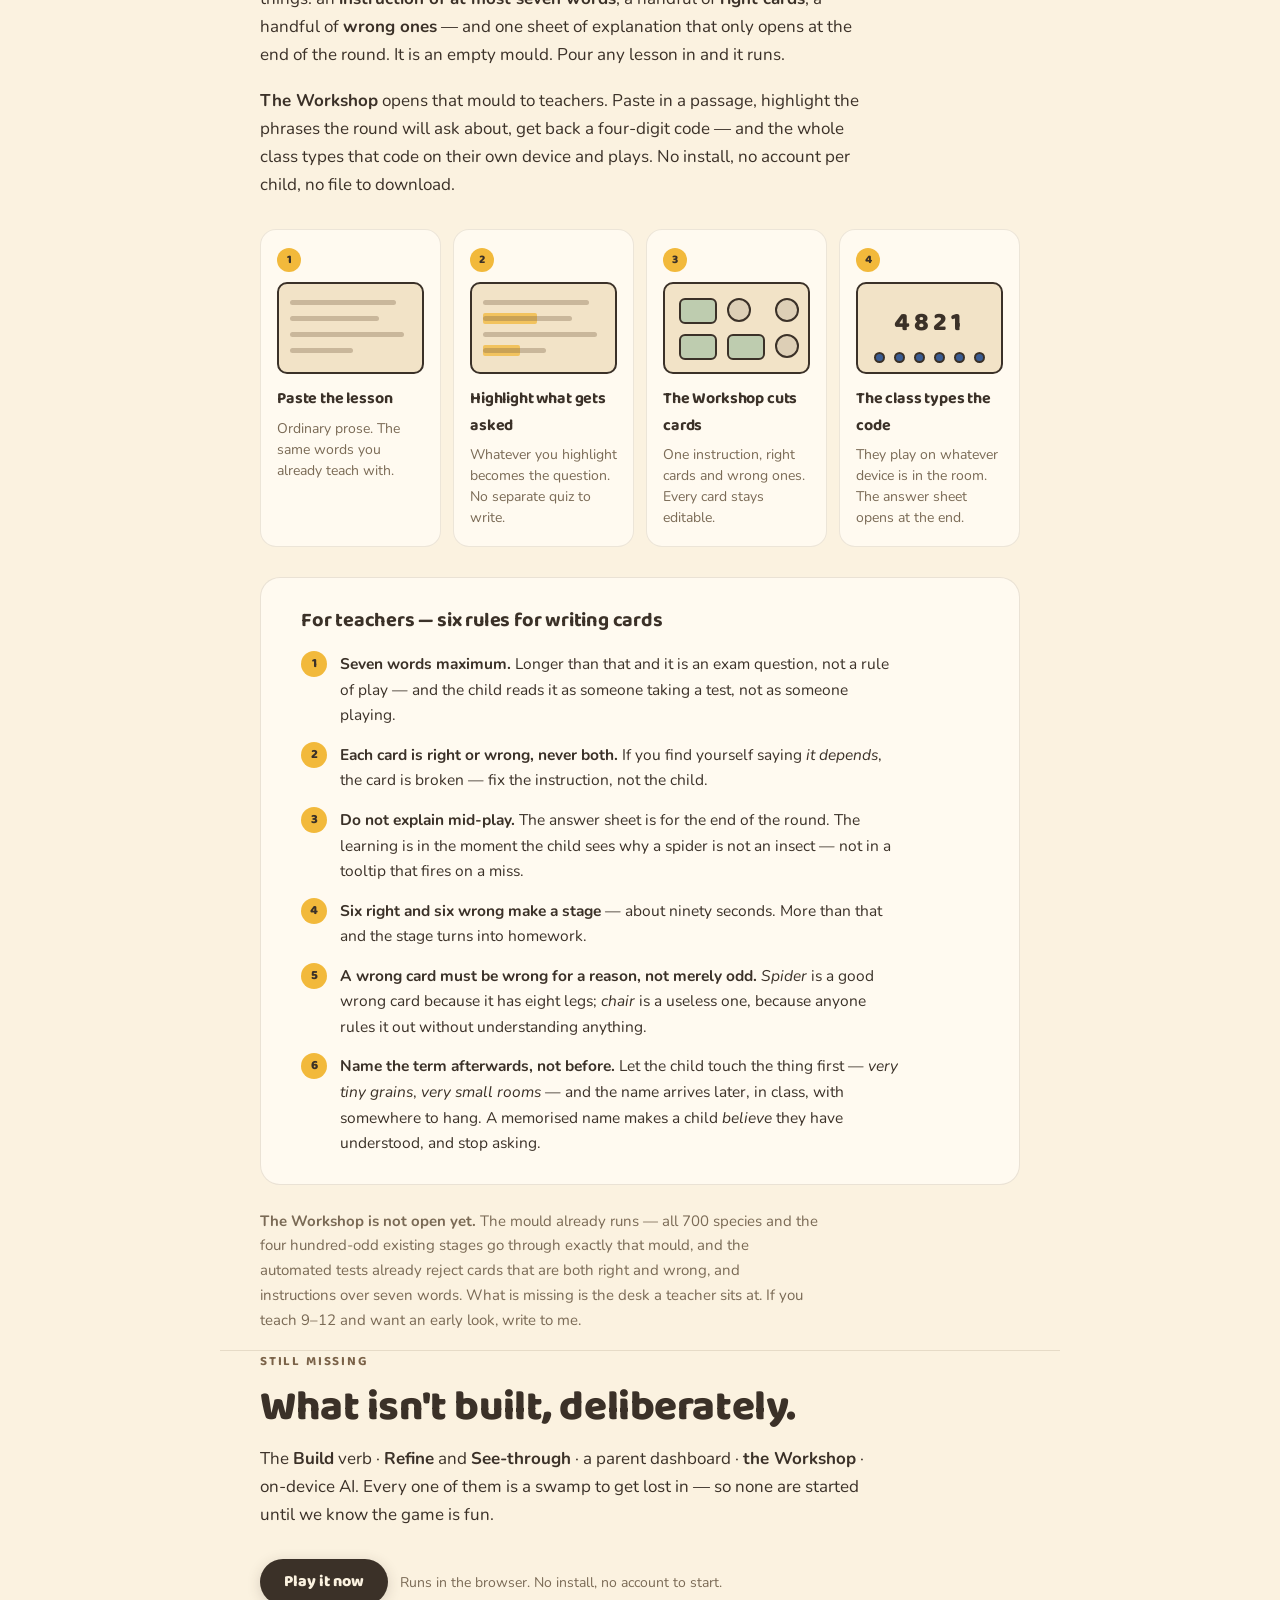
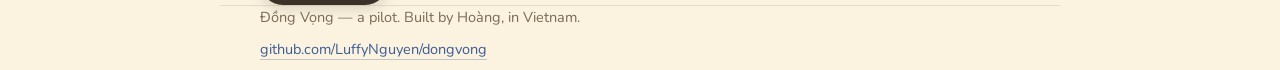
==== commit 0f2220ec: "Trang gioi thieu: su menh, ba nhu cau, Xuong, nut choi noi Trang cu chi ke game co gi. No khong tra " ====
--- a/index.html
+++ b/index.html
@@ -4,9 +4,9 @@
 <meta charset="utf-8">
 <meta name="viewport" content="width=device-width, initial-scale=1, viewport-fit=cover">
 <title>Đồng Vọng</title>
-<meta name="description" content="Đồng Vọng — game giáo dục 2D cho trẻ 9–12, vẽ theo lối tranh Đông Hồ in lệch bản.">
+<meta name="description" content="Đồng Vọng — game giáo dục 2D cho trẻ 9–12, vẽ theo lối tranh Đông Hồ in lệch bản. Nhận đúng nhu cầu diễn tập điều dữ dội của trẻ, mà không bán cơn giận cho chúng.">
 <meta property="og:title" content="Đồng Vọng">
-<meta property="og:description" content="Một game cho trẻ 9–12, vẽ theo lối tranh Đông Hồ. Có con mèo không bao giờ đói.">
+<meta property="og:description" content="Trẻ con thích những thứ dữ dội. Đó không phải chỗ hỏng cần sửa. Một game cho trẻ 9–12, vẽ theo lối tranh Đông Hồ. Có con mèo không bao giờ đói.">
 <meta property="og:type" content="website">
 <meta name="theme-color" content="#FBF2E0">
 <link rel="preconnect" href="https://fonts.googleapis.com">
@@ -163,23 +163,341 @@
   .stage span{display:block;font-size:12.5px;color:var(--dim);line-height:1.4}
 
   /* ---------------------------------------------------------- footer */
-  footer{padding:52px 0 64px;border-top:1px solid rgba(122,98,72,.16)}
+  footer{padding:52px 0 108px;border-top:1px solid rgba(122,98,72,.16)}
   footer p{font-size:14.5px;color:var(--dim);margin-bottom:8px}
   footer a{color:var(--cham);text-decoration:none;border-bottom:1px solid rgba(58,92,147,.3)}
   footer a:hover{border-bottom-color:var(--cham)}
 
+  @media (max-width:640px){
+    /* Tren dien thoai: xep doc het. Hai cot 210px thi chu bi ep thanh cot bao. */
+    .needs,.versus{grid-template-columns:1fr}
+    .steps{grid-template-columns:1fr 1fr}
+    .pair{grid-template-columns:1fr auto 1fr}
+    .cta{width:auto}
+  }
   @media (max-width:520px){
     .stages{gap:12px}
-    .stage{width:82px}
+    .stages .stage{width:82px}
   }
   @media (prefers-reduced-motion:no-preference){
     .float{animation:bob 5s ease-in-out infinite}
-    .float:nth-child(2){animation-delay:-1.4s}
-    .float:nth-child(3){animation-delay:-2.8s}
-    .float:nth-child(4){animation-delay:-4.1s}
+    .flock > g:nth-child(2) .float{animation-delay:-1.4s}
+    .flock > g:nth-child(3) .float{animation-delay:-2.8s}
+    .flock > g:nth-child(4) .float{animation-delay:-4.1s}
+    .flock > g:nth-child(5) .float{animation-delay:-2.1s}
     @keyframes bob{0%,100%{transform:translateY(0)}50%{transform:translateY(-7px)}}
   }
+
+  /* ============================================================ THEM VAO
+     Su menh · ba nhu cau · choi cung ban · Xuong · nut choi noi.
+     Moi hoat anh deu la mot vong lap CSS thuan — khong mot dong JS nao
+     chay theo khung hinh, va tat sach duoi prefers-reduced-motion. */
+
+  /* ---------------------------------------------------------- nut choi */
+  .cta{
+    display:inline-flex;align-items:center;gap:10px;text-decoration:none;
+    background:var(--than);color:var(--diep);border-radius:999px;
+    font:800 16px/1 var(--display);padding:15px 24px;
+    box-shadow:0 3px 14px rgba(59,49,40,.18);transition:transform .2s,box-shadow .2s
+  }
+  .cta:hover{transform:translateY(-1px);box-shadow:0 9px 24px rgba(59,49,40,.26)}
+  .cta:active{transform:translateY(1px)}
+  .cta.ghost{background:transparent;color:var(--ink);box-shadow:none;border:1.5px solid rgba(122,98,72,.32)}
+  .cta.ghost:hover{background:rgba(122,98,72,.06);box-shadow:none}
+  .ctas{display:flex;gap:12px;flex-wrap:wrap;align-items:center;margin-top:30px}
+  .ctas .note{font-size:14px;color:var(--dim)}
+
+  /* nut noi — chi hien sau khi cuon qua man dau */
+  .play{
+    position:fixed;z-index:20;text-decoration:none;
+    right:max(16px,env(safe-area-inset-right));
+    bottom:max(16px,env(safe-area-inset-bottom));
+    display:inline-flex;align-items:center;gap:11px;
+    padding:12px 21px 12px 13px;border-radius:999px;
+    background:var(--than);color:var(--diep);
+    font:800 15.5px/1 var(--display);
+    box-shadow:0 8px 26px rgba(59,49,40,.3);
+    transform:translateY(96px);opacity:0;pointer-events:none;
+    transition:transform .42s cubic-bezier(.22,.9,.3,1),opacity .3s,box-shadow .25s
+  }
+  .play.on{transform:none;opacity:1;pointer-events:auto}
+  .play:hover{box-shadow:0 12px 32px rgba(59,49,40,.36)}
+  .play:active{transform:translateY(2px)}
+  .play .knob{
+    position:relative;flex:none;width:32px;height:32px;border-radius:50%;
+    background:var(--hoe);display:grid;place-items:center
+  }
+  .play .knob::after{
+    content:'';position:absolute;inset:-4px;border-radius:50%;
+    border:2px solid var(--hoe);opacity:0
+  }
+
+  /* ---------------------------------------------------------- hien dan */
+  /* .rise: chi an di khi JS bat duoc, xem <html class="js"> */
+
+  /* ---------------------------------------------------------- hai cach dap */
+  .versus{display:grid;gap:14px;grid-template-columns:repeat(auto-fit,minmax(272px,1fr));margin-top:30px}
+  .pane{
+    background:var(--giay);border:1px solid rgba(122,98,72,.14);
+    border-radius:18px;padding:16px 16px 18px
+  }
+  .pane.bad{background:#F5EBE3;border-color:rgba(226,96,74,.22)}
+  .pane .tag{
+    display:block;font:700 11.5px/1 var(--sans);letter-spacing:.13em;
+    text-transform:uppercase;color:var(--dim);margin-bottom:10px
+  }
+  .pane.bad .tag{color:#B5533F}
+  .pane p{font-size:15px;line-height:1.55;color:var(--dim);margin:12px 0 0}
+  .screen{
+    position:relative;height:136px;border-radius:12px;overflow:hidden;
+    background:var(--diep2);border:2.5px solid var(--than)
+  }
+  .pane.bad .screen{background:#E8DAD1}
+  .screen .bug{position:absolute;left:50%;top:44px;margin-left:-32px}
+  .screen .cut{
+    position:absolute;left:0;top:0;width:100%;height:100%;pointer-events:none
+  }
+  .screen .lbl{
+    position:absolute;left:10px;top:9px;font:800 12px/1 var(--display);
+    letter-spacing:.06em;color:var(--go)
+  }
+  .thud{
+    position:absolute;left:50%;bottom:12px;transform:translateX(-50%);
+    font:700 13px/1 var(--sans);color:var(--dim);opacity:.85
+  }
+  .flash{position:absolute;inset:0;background:#E2604A;opacity:.5}
+  .bigx{
+    position:absolute;inset:0;display:grid;place-items:center;
+    font:800 62px/1 var(--display);color:#fff
+  }
+
+  /* ---------------------------------------------------------- ba nhu cau */
+  .needs{display:grid;gap:14px;grid-template-columns:repeat(auto-fit,minmax(214px,1fr));margin-top:30px}
+  .need{
+    background:var(--giay);border:1px solid rgba(122,98,72,.14);
+    border-radius:18px;padding:0 0 20px;overflow:hidden;display:flex;flex-direction:column
+  }
+  .need .top{background:var(--diep2);border-bottom:1px solid rgba(122,98,72,.14)}
+  .need .top svg{display:block;width:100%;height:auto}
+  .need .body{padding:18px 20px 0}
+  .need .kind{
+    display:inline-block;font:700 11.5px/1 var(--sans);letter-spacing:.12em;
+    text-transform:uppercase;margin-bottom:9px;padding:5px 9px;border-radius:999px
+  }
+  .need .kind.yes{background:rgba(111,169,139,.2);color:#3F6B57}
+  .need .kind.no{background:rgba(226,96,74,.14);color:#B5533F}
+  .need h3{font-size:20px;margin-bottom:8px}
+  .need p{font-size:15px;line-height:1.58;color:var(--dim);margin:0 0 12px}
+  .need p:last-child{margin-bottom:0}
+
+  /* ---------------------------------------------------------- xuong */
+  .steps{display:grid;gap:12px;grid-template-columns:repeat(auto-fit,minmax(166px,1fr));margin-top:30px}
+  .step{
+    background:var(--giay);border:1px solid rgba(122,98,72,.14);
+    border-radius:16px;padding:14px 16px 18px
+  }
+  .step .no{
+    display:inline-block;width:24px;height:24px;border-radius:50%;background:var(--hoe);
+    font:800 12px/24px var(--display);text-align:center;color:var(--than);margin-bottom:10px
+  }
+  .step .stage{
+    width:100%;text-align:left;height:92px;border-radius:10px;background:var(--diep2);
+    border:2px solid var(--than);overflow:hidden;position:relative;margin-bottom:12px
+  }
+  .step h3{font-size:16px;margin-bottom:5px}
+  .step p{font-size:14px;line-height:1.5;color:var(--dim);margin:0}
+
+  /* buoc 1 — chu chay ra nhu dang go */
+  .line{position:absolute;left:11px;height:5px;border-radius:3px;background:rgba(122,98,72,.34);width:var(--w)}
+  /* buoc 2 — vet muc boi len cum tu */
+  .boi{position:absolute;left:11px;height:11px;border-radius:2px;background:rgba(242,185,59,.75);width:var(--w)}
+  /* buoc 3 — the bat ra */
+  .tile{
+    position:absolute;border-radius:6px;border:2px solid var(--than);background:var(--giay);
+    width:38px;height:26px
+  }
+  .tile.ok{background:rgba(111,169,139,.4)}
+  .tile.no{background:rgba(201,188,166,.5)}
+  /* buoc 4 — ma phong va lu tre vao */
+  .code{
+    position:absolute;left:50%;top:26px;transform:translateX(-50%);
+    font:800 26px/1 var(--display);letter-spacing:.16em;color:var(--than)
+  }
+  .code i{font-style:normal}
+  .heads{position:absolute;left:0;right:0;bottom:9px;display:flex;justify-content:center;gap:9px}
+  .heads span{
+    width:11px;height:11px;border-radius:50%;background:var(--cham);
+    border:2px solid var(--than)
+  }
+
+  /* ---------------------------------------------------------- huong dan co giao */
+  .guide{
+    background:var(--giay);border:1px solid rgba(122,98,72,.16);border-radius:20px;
+    padding:26px var(--pad) 28px;margin-top:30px
+  }
+  .guide h3{font-size:20px;margin-bottom:14px}
+  .guide ul.plain{margin-top:0}
+  .guide ul.plain p{font-size:15.5px}
+
+  /* ---------------------------------------------------------- hai man hinh */
+  .pair{
+    display:grid;grid-template-columns:1fr auto 1fr;gap:10px;align-items:center;
+    margin-top:30px;max-width:520px
+  }
+  .pair .dev{
+    border:2.5px solid var(--than);border-radius:12px;background:var(--diep2);
+    height:112px;position:relative;overflow:hidden
+  }
+  .pair .dev .who{
+    position:absolute;left:9px;top:8px;font:800 11.5px/1 var(--display);
+    letter-spacing:.08em;color:var(--go)
+  }
+  .pair .gap{width:26px;height:112px;position:relative}
+  .pair .cap{
+    grid-column:1/-1;display:grid;grid-template-columns:1fr auto 1fr;gap:10px;
+    font:700 13px/1.4 var(--sans);color:var(--dim);text-align:center
+  }
+  .blot{
+    position:absolute;left:50%;top:40px;transform:translateX(-50%);
+    width:74px;height:16px;border-radius:3px;background:var(--than);opacity:.82
+  }
+  .word{
+    position:absolute;left:50%;top:40px;transform:translateX(-50%);
+    font:800 14px/16px var(--display);color:var(--vang);letter-spacing:.06em;opacity:0
+  }
+
+  @media (prefers-reduced-motion:no-preference){
+    /* --- hien dan khi cuon toi --- */
+    .js .rise{opacity:0;transform:translateY(20px);
+      transition:opacity .75s cubic-bezier(.22,.7,.3,1),transform .75s cubic-bezier(.22,.7,.3,1)}
+    .js .rise.seen{opacity:1;transform:none}
+    .js .rise.d1{transition-delay:.09s}
+    .js .rise.d2{transition-delay:.18s}
+    .js .rise.d3{transition-delay:.27s}
+
+    .play .knob::after{animation:ring 3.4s ease-out infinite}
+    @keyframes ring{0%{opacity:.7;transform:scale(1)}40%,100%{opacity:0;transform:scale(1.5)}}
+
+    /* --- ban trai: cach ban con gian --- */
+    .pane.bad .screen{animation:sh 3.6s infinite}
+    @keyframes sh{
+      0%,55%{transform:none}
+      57%{transform:translate(-5px,2px)}59%{transform:translate(5px,-3px)}
+      61%{transform:translate(-4px,-1px)}63%{transform:translate(4px,2px)}
+      65%,100%{transform:none}}
+    .pane.bad .flash{animation:rf 3.6s infinite}
+    @keyframes rf{0%,55%{opacity:0}57%{opacity:.62}72%,100%{opacity:0}}
+    .pane.bad .bigx{animation:bx 3.6s infinite}
+    @keyframes bx{
+      0%,55%{opacity:0;transform:scale(.5)}
+      60%{opacity:1;transform:scale(1.16)}
+      66%{transform:scale(1)}82%{opacity:1}90%,100%{opacity:0;transform:scale(1)}}
+    .pane.bad .bug{animation:fly 3.6s infinite}
+    @keyframes fly{
+      0%{transform:translate(-96px,26px) rotate(-8deg)}
+      52%{transform:translate(0,0) rotate(0)}
+      56%{transform:translate(0,0) rotate(0)}
+      58%{transform:translate(0,0) rotate(0);opacity:1}
+      60%{opacity:0}100%{opacity:0}}
+    .pane.bad .lbl{animation:combo 3.6s infinite}
+    @keyframes combo{0%,55%{color:#3F6B57}57%,100%{color:#B5533F}}
+
+    /* --- ban phai: cach nay --- */
+    .pane.ok .bug{animation:fly2 3.6s infinite}
+    @keyframes fly2{
+      0%{transform:translate(-96px,26px) rotate(-8deg)}
+      52%{transform:translate(0,0) rotate(0)}
+      58%{transform:translate(2px,6px) rotate(7deg)}
+      86%{transform:translate(8px,74px) rotate(26deg)}
+      100%{transform:translate(8px,74px) rotate(26deg);opacity:0}}
+    .pane.ok .col{animation:decol 3.6s infinite}
+    @keyframes decol{0%,54%{opacity:.88}70%,100%{opacity:0}}
+    .pane.ok .thud{animation:thud 3.6s infinite}
+    @keyframes thud{0%,76%{opacity:0}82%{opacity:.85}94%,100%{opacity:0}}
+    .pane.ok .cut path{animation:cut 3.6s infinite}
+    @keyframes cut{
+      0%,48%{stroke-dashoffset:300;opacity:1}
+      56%{stroke-dashoffset:0;opacity:1}
+      70%,100%{stroke-dashoffset:0;opacity:0}}
+
+    /* --- nhu cau 1: nhat dao --- */
+    .arc{stroke-dasharray:300;stroke-dashoffset:300;animation:arc 2.8s infinite}
+    @keyframes arc{
+      0%{stroke-dashoffset:300;opacity:1}
+      38%{stroke-dashoffset:0;opacity:1}
+      62%{stroke-dashoffset:0;opacity:1}
+      80%,100%{stroke-dashoffset:0;opacity:0}}
+    .jolt{transform-box:fill-box;transform-origin:50% 50%;animation:jolt 2.8s infinite}
+    @keyframes jolt{
+      0%,34%{transform:none}
+      40%{transform:translate(3px,-5px) rotate(-7deg)}
+      48%{transform:translate(-2px,3px) rotate(4deg)}
+      56%,100%{transform:none}}
+
+    /* --- nhu cau 2: mui ten bang qua khe --- */
+    .cross{animation:cross 3s infinite}
+    @keyframes cross{
+      0%{transform:translateX(0);opacity:0}
+      8%{opacity:1}
+      46%{transform:translateX(96px);opacity:1}
+      54%{transform:translateX(96px);opacity:0}
+      100%{transform:translateX(96px);opacity:0}}
+    .blink{animation:blink 3s infinite}
+    @keyframes blink{0%,44%{opacity:.25}52%{opacity:1}100%{opacity:1}}
+
+    /* --- nhu cau 3: meo tho --- */
+    .breathe{transform-box:fill-box;transform-origin:50% 62%;animation:breathe 4.4s ease-in-out infinite}
+    @keyframes breathe{0%,100%{transform:scale(1)}50%{transform:scale(1.045)}}
+    .zzz{animation:zzz 4.4s ease-in-out infinite}
+    @keyframes zzz{0%{opacity:0;transform:translate(0,0)}
+      30%{opacity:.85}70%{opacity:0;transform:translate(9px,-16px)}100%{opacity:0}}
+
+    /* --- xuong: bon buoc, lech nhau cho mat chay tu trai sang --- */
+    .line{animation:type 6s infinite}
+    @keyframes type{0%{width:0}14%{width:var(--w)}84%{width:var(--w)}92%,100%{width:0}}
+    .boi{animation:ink 6s infinite}
+    @keyframes ink{0%,16%{width:0}30%{width:var(--w)}84%{width:var(--w)}92%,100%{width:0}}
+    .tile{animation:pop 6s infinite}
+    @keyframes pop{
+      0%,30%{opacity:0;transform:translateY(12px) scale(.8)}
+      42%{opacity:1;transform:translateY(0) scale(1)}
+      86%{opacity:1;transform:translateY(0) scale(1)}
+      94%,100%{opacity:0;transform:translateY(12px) scale(.8)}}
+    .code i{animation:digit 6s infinite}
+    @keyframes digit{0%,46%{opacity:0}56%{opacity:1}88%{opacity:1}96%,100%{opacity:0}}
+    .heads span{animation:join 6s infinite}
+    @keyframes join{
+      0%,62%{opacity:0;transform:translateY(8px)}
+      74%{opacity:1;transform:translateY(0)}
+      88%{opacity:1;transform:translateY(0)}
+      96%,100%{opacity:0;transform:translateY(8px)}}
+
+    /* --- hai vai: mot dua chem, mot dua doc --- */
+    .word{animation:reveal 4.6s infinite}
+    @keyframes reveal{0%,44%{opacity:0}54%{opacity:1}88%{opacity:1}96%,100%{opacity:0}}
+    .blot{animation:lift 4.6s infinite}
+    @keyframes lift{0%,44%{opacity:.82}54%{opacity:0}88%{opacity:0}96%,100%{opacity:.82}}
+
+    /* cho bon buoc chay lan luot chu khong bat cung mot luc */
+    .step .stage > div:nth-child(2){animation-delay:.09s}
+    .step .stage > div:nth-child(3){animation-delay:.18s}
+    .step .stage > div:nth-child(4){animation-delay:.27s}
+    .step .stage > div:nth-child(5){animation-delay:.36s}
+    .step .stage > div:nth-child(6){animation-delay:.45s}
+    .heads span:nth-child(2){animation-delay:.07s}
+    .heads span:nth-child(3){animation-delay:.14s}
+    .heads span:nth-child(4){animation-delay:.21s}
+    .heads span:nth-child(5){animation-delay:.28s}
+    .heads span:nth-child(6){animation-delay:.35s}
+    .send{animation:send 4.6s infinite}
+    @keyframes send{
+      0%,18%{transform:translateX(0);opacity:0}
+      26%{opacity:1}
+      44%{transform:translateX(-40px);opacity:1}
+      52%,100%{transform:translateX(-40px);opacity:0}}
+  }
 </style>
+<script>document.documentElement.classList.add('js')</script>
 </head>
 <body>
 
@@ -211,7 +529,7 @@
 
   <svg class="flock" viewBox="0 0 640 120" width="100%" height="120" fill="none" aria-hidden="true">
     <!-- moi con: ban mau (lech -2.2,+1.6) roi ban net -->
-    <g class="float" transform="translate(40,60)">
+    <g transform="translate(40,60)"><g class="float">
       <g transform="translate(-2.2,1.6)" opacity=".88">
         <ellipse cx="0" cy="0" rx="22" ry="15" fill="#E2604A"/><circle cx="-20" cy="-6" r="8" fill="#F2B93B"/>
       </g>
@@ -219,8 +537,8 @@
       <circle cx="-20" cy="-6" r="8" stroke="#3B3128" stroke-width="3.4"/>
       <path d="M0 -15 L0 15 M-11 -13 L-15 -24 M11 -13 L15 -24" stroke="#3B3128" stroke-width="3" stroke-linecap="round"/>
       <circle cx="-22" cy="-8" r="1.8" fill="#3B3128"/>
-    </g>
-    <g class="float" transform="translate(180,58)">
+    </g></g>
+    <g transform="translate(180,58)"><g class="float">
       <g transform="translate(-2.2,1.6)" opacity=".88">
         <ellipse cx="0" cy="0" rx="7" ry="26" fill="#3A5C93"/>
         <ellipse cx="-16" cy="-9" rx="17" ry="6" fill="#8FA9CC"/><ellipse cx="16" cy="-9" rx="17" ry="6" fill="#8FA9CC"/>
@@ -229,8 +547,8 @@
       <ellipse cx="-16" cy="-9" rx="17" ry="6" stroke="#3B3128" stroke-width="3"/>
       <ellipse cx="16" cy="-9" rx="17" ry="6" stroke="#3B3128" stroke-width="3"/>
       <circle cx="0" cy="-24" r="6" fill="#FBF2E0" stroke="#3B3128" stroke-width="3.4"/>
-    </g>
-    <g class="float" transform="translate(320,62)">
+    </g></g>
+    <g transform="translate(320,62)"><g class="float">
       <g transform="translate(-2.2,1.6)" opacity=".88">
         <path d="M-26 0 Q0 -20 24 0 Q0 20 -26 0Z" fill="#6FA98B"/><path d="M24 0 L38 -12 L38 12Z" fill="#B7D4C4"/>
       </g>
@@ -238,27 +556,221 @@
       <path d="M24 0 L38 -12 L38 12Z" stroke="#3B3128" stroke-width="3.4" stroke-linejoin="round"/>
       <circle cx="-15" cy="-3" r="2.2" fill="#3B3128"/>
       <path d="M-4 -11 Q2 0 -4 11" stroke="#3B3128" stroke-width="2.6"/>
-    </g>
-    <g class="float" transform="translate(460,58)">
+    </g></g>
+    <g transform="translate(460,58)"><g class="float">
       <g transform="translate(-2.2,1.6)" opacity=".88">
         <path d="M0 -26 Q22 -10 14 14 Q0 26 -14 14 Q-22 -10 0 -26Z" fill="#EFA9A0"/>
       </g>
       <path d="M0 -26 Q22 -10 14 14 Q0 26 -14 14 Q-22 -10 0 -26Z" stroke="#3B3128" stroke-width="4.6" stroke-linejoin="round"/>
       <path d="M0 -22 L0 20 M-13 -8 Q0 -2 13 -8" stroke="#3B3128" stroke-width="2.8"/>
-    </g>
-    <g class="float" transform="translate(580,60)">
+    </g></g>
+    <g transform="translate(580,60)"><g class="float">
       <g transform="translate(-2.2,1.6)" opacity=".88"><circle cx="0" cy="0" r="17" fill="#F2B93B"/></g>
       <circle cx="0" cy="0" r="17" stroke="#3B3128" stroke-width="4.6"/>
       <path d="M-8 -4 Q0 4 8 -4" stroke="#3B3128" stroke-width="3" stroke-linecap="round"/>
-    </g>
+    </g></g>
   </svg>
+
+  <div class="ctas">
+    <a class="cta" href="https://luffynguyen.github.io/dongvong-web/">
+      <span class="vi">Chơi thử</span><span class="en">Play it</span>
+    </a>
+    <a class="cta ghost" href="#sumenh">
+      <span class="vi">Vì sao có game này</span><span class="en">Why it exists</span>
+    </a>
+  </div>
 </header>
 
 <main>
 
+<section class="wrap" id="sumenh">
+  <p class="eyebrow rise"><span class="vi">Sứ mệnh</span><span class="en">The mission</span></p>
+  <h2 class="rise"><span class="vi">Trẻ con thích những thứ dữ dội. Đó không phải chỗ hỏng cần sửa.</span><span class="en">Children are drawn to intensity. That is not a fault to be corrected.</span></h2>
+  <p class="lede rise d1">
+    <span class="vi block">Gần như mọi thứ người lớn dựng cho trẻ đều bắt đầu từ chữ <b>an toàn</b>. An toàn là đúng.
+    Nhưng có một nhu cầu bị bỏ quên đúng vì bản thân nó nghe đã không an toàn: <em>diễn tập cho những tình huống
+    cực đoan</em> — đuổi và bị đuổi, mất, thắng, làm hỏng, rồi biết là sửa được. Con non của loài nào cũng làm
+    việc ấy. Mèo con vồ nhau đến ngã, cắn nhau bằng răng thật, và không con nào bị thương.</span>
+    <span class="en block">Nearly everything adults build for children starts from the word <b>safe</b>. Safe is right.
+    But one need gets skipped precisely because it sounds unsafe: <em>rehearsal for extreme situations</em> —
+    chasing and being chased, losing, winning, breaking something, and finding out it can be mended. Every young
+    animal does this. Kittens ambush each other until one falls over, they bite with real teeth, and nobody gets hurt.</span>
+  </p>
+  <p class="rise d1">
+    <span class="vi block">Nhu cầu đó không mất đi khi người lớn không cho. Nó đi tìm chỗ khác. Và chỗ đang chờ sẵn
+    là một cái chợ rất lớn những trò biết chính xác cách bấm đúng cái nút ấy rồi giữ đứa trẻ ngồi lại: thắng thua
+    liên tục, hạ nhau, đồng hồ đếm ngược, chuỗi ngày sẽ đứt nếu nghỉ, và <b>một cơn giận vừa đủ nhỏ để chơi tiếp</b>.
+    Ở đó cơn giận không được giải toả — nó được bán.</span>
+    <span class="en block">The need does not disappear when adults refuse it. It goes looking elsewhere. And what is
+    waiting is a very large market of games that know exactly which button that is, and how to keep a child sitting
+    there: constant win-lose, humiliation, countdown clocks, streaks that break if you rest, and <b>a flare of anger
+    small enough to keep playing through</b>. In there, the anger is not discharged — it is sold.</span>
+  </p>
+  <p class="rise d2">
+    <span class="vi block">Đồng Vọng đứng ở chỗ khác. <b>Nhu cầu ấy có thật, và nó đáng được đáp cho tử tế.</b>
+    Trong game có chém, có hỏng, có mất lượt, có ván thua, có một con mất màu và rơi xuống. Không thứ nào trong đó
+    bị dùng làm cần câu.</span>
+    <span class="en block">Đồng Vọng stands somewhere else. <b>The need is real, and it deserves an honest answer.</b>
+    The game has slashing in it, and breaking, and missed turns, and lost rounds, and a creature that loses its colour
+    and drops. None of it is used as a hook.</span>
+  </p>
+
+  <div class="versus rise d2">
+    <div class="pane bad">
+      <span class="tag"><span class="vi">Cách bán cơn giận</span><span class="en">Selling the anger</span></span>
+      <div class="screen">
+        <span class="lbl"><span class="vi">CHUỖI 12</span><span class="en">STREAK 12</span></span>
+        <svg class="bug" width="64" height="46" viewBox="0 0 64 46" aria-hidden="true">
+          <g transform="translate(-2.2,1.6)" opacity=".88">
+            <ellipse cx="32" cy="24" rx="16" ry="11" fill="#E2604A"/><circle cx="18" cy="19" r="6" fill="#F2B93B"/>
+          </g>
+          <ellipse cx="32" cy="24" rx="16" ry="11" stroke="#3B3128" stroke-width="4" fill="none"/>
+          <circle cx="18" cy="19" r="6" stroke="#3B3128" stroke-width="2.8" fill="none"/>
+          <path d="M32 13 L32 35 M23 15 L19 6 M41 15 L45 6" stroke="#3B3128" stroke-width="2.6" stroke-linecap="round" fill="none"/>
+        </svg>
+        <div class="flash"></div>
+        <div class="bigx">✕</div>
+      </div>
+      <p><span class="vi block">Rung màn hình. Chớp đỏ. Chuỗi vừa đứt. Một cái nút <i>chơi lại ngay</i> đặt đúng
+        dưới ngón cái. Đứa trẻ ở lại vì bực, không vì thích.</span>
+        <span class="en block">Screen shake. Red flash. The streak just broke. A <i>play again</i> button sitting right
+        under the thumb. The child stays because they are annoyed, not because they want to.</span></p>
+    </div>
+
+    <div class="pane ok">
+      <span class="tag"><span class="vi">Cách này</span><span class="en">The way this one does it</span></span>
+      <div class="screen">
+        <span class="lbl"><span class="vi">SÁU CHÂN</span><span class="en">SIX LEGS</span></span>
+        <svg class="cut" viewBox="0 0 260 136" preserveAspectRatio="none" aria-hidden="true">
+          <path d="M18 104 Q120 22 244 52" stroke="#3B3128" stroke-width="4" fill="none" stroke-linecap="round" stroke-dasharray="300" stroke-dashoffset="0" opacity=".5"/>
+        </svg>
+        <svg class="bug" width="64" height="46" viewBox="0 0 64 46" aria-hidden="true">
+          <g class="col" transform="translate(-2.2,1.6)" opacity=".88">
+            <ellipse cx="32" cy="24" rx="16" ry="11" fill="#3A5C93"/><circle cx="18" cy="19" r="6" fill="#8FA9CC"/>
+          </g>
+          <ellipse cx="32" cy="24" rx="16" ry="11" stroke="#3B3128" stroke-width="4" fill="none"/>
+          <circle cx="18" cy="19" r="6" stroke="#3B3128" stroke-width="2.8" fill="none"/>
+          <path d="M32 13 L32 35 M23 15 L19 6 M41 15 L45 6" stroke="#3B3128" stroke-width="2.6" stroke-linecap="round" fill="none"/>
+        </svg>
+        <div class="thud"><span class="vi">bịch</span><span class="en">thud</span></div>
+      </div>
+      <p><span class="vi block">Chém sai thì con vật mất màu và rơi, kêu một tiếng bịch. Hết. Không rung, không đỏ,
+        không dấu X, không chuỗi để mà tiếc. Cú chém vẫn đã đã tay — chỉ là nó không được nối vào cơn bực.</span>
+        <span class="en block">Slash wrong and the creature loses its colour and drops, with a small thud. That is all.
+        No shake, no red, no X, no streak to mourn. The slash still feels good in the hand — it is simply not wired
+        to the frustration.</span></p>
+    </div>
+  </div>
+
+  <p class="dim rise" style="font-size:15px;margin-top:22px">
+    <span class="vi block">Đây là một lập trường thiết kế, không phải một kết luận khoa học. Nhưng nó được viết ra
+    trước dòng code đầu tiên, và mọi thứ trong game đều phải sống được với nó.</span>
+    <span class="en block">This is a design stance, not a scientific finding. But it was written down before the first
+    line of code, and everything in the game has to live with it.</span>
+  </p>
+</section>
+
 <section class="wrap">
-  <p class="eyebrow"><span class="vi">Chơi cái gì</span><span class="en">What you actually do</span></p>
-  <h2><span class="vi">Bạn chém. Nhưng chỉ chém đúng con.</span><span class="en">You slash. But only the right ones.</span></h2>
+  <p class="eyebrow rise"><span class="vi">Ba nhu cầu</span><span class="en">Three needs</span></p>
+  <h2 class="rise"><span class="vi">Game này nhận hai. Nhu cầu thứ ba là của gia đình.</span><span class="en">This game answers two. The third one belongs to the family.</span></h2>
+  <p class="rise d1">
+    <span class="vi block">Một cái game cho trẻ nên biết rõ nó đang đáp cái gì, và quan trọng hơn: <b>nó tuyệt đối
+    không được đáp cái gì</b>. Chỗ nguy hiểm nhất của cả ngành này là một phần mềm nhận đóng vai người thương
+    đứa trẻ.</span>
+    <span class="en block">A children's game should know exactly which need it is answering, and more importantly,
+    <b>which one it must never answer</b>. The most dangerous thing in this whole industry is software volunteering
+    to be the one who loves the child.</span>
+  </p>
+
+  <div class="needs">
+    <div class="need rise">
+      <div class="top">
+        <svg viewBox="0 0 260 118" aria-hidden="true">
+          <path class="arc" d="M20 96 Q130 10 244 44" stroke="#E2604A" stroke-width="5.5" fill="none" stroke-linecap="round"/>
+          <g transform="translate(112,44)"><g class="jolt">
+            <g transform="translate(-2.2,1.6)" opacity=".88">
+              <ellipse cx="18" cy="18" rx="16" ry="11" fill="#F2B93B"/><circle cx="4" cy="13" r="6" fill="#E2604A"/>
+            </g>
+            <ellipse cx="18" cy="18" rx="16" ry="11" stroke="#3B3128" stroke-width="4" fill="none"/>
+            <circle cx="4" cy="13" r="6" stroke="#3B3128" stroke-width="2.8" fill="none"/>
+            <path d="M18 7 L18 29 M9 9 L5 0 M27 9 L31 0" stroke="#3B3128" stroke-width="2.6" stroke-linecap="round" fill="none"/>
+          </g></g>
+        </svg>
+      </div>
+      <div class="body">
+        <span class="kind yes"><span class="vi">Game nhận</span><span class="en">Answered here</span></span>
+        <h3><span class="vi">Diễn tập điều dữ dội</span><span class="en">Rehearsing intensity</span></h3>
+        <p><span class="vi block">Cú chém là thật: nhanh, dứt khoát, đã tay. Có mất, có hỏng, có ván thua. Đứa trẻ
+          được tập cái cảm giác <i>làm hỏng rồi làm lại</i> ở một nơi mà hỏng không tốn gì.</span>
+          <span class="en block">The slash is real: fast, decisive, satisfying. There is loss, there is breakage,
+          there are lost rounds. The child gets to practise <i>breaking it and going again</i> somewhere breaking
+          costs nothing.</span></p>
+        <p><span class="vi block">Chỗ khác biệt nằm ở sau cú chém, không ở cú chém.</span>
+          <span class="en block">The difference lives after the slash, not in it.</span></p>
+      </div>
+    </div>
+
+    <div class="need rise d1">
+      <div class="top">
+        <svg viewBox="0 0 260 118" aria-hidden="true">
+          <rect x="16" y="26" width="94" height="66" rx="9" fill="#F2E3C7" stroke="#3B3128" stroke-width="4"/>
+          <rect x="150" y="26" width="94" height="66" rx="9" fill="#F2E3C7" stroke="#3B3128" stroke-width="4"/>
+          <g class="cross"><path d="M84 59 L124 59 M114 51 L124 59 L114 67" stroke="#E2604A" stroke-width="5" fill="none" stroke-linecap="round" stroke-linejoin="round"/></g>
+          <circle class="blink" cx="197" cy="59" r="11" fill="#6FA98B" stroke="#3B3128" stroke-width="3.4"/>
+          <circle cx="63" cy="59" r="11" fill="#3A5C93" stroke="#3B3128" stroke-width="3.4"/>
+        </svg>
+      </div>
+      <div class="body">
+        <span class="kind yes"><span class="vi">Game nhận một nửa</span><span class="en">Half answered here</span></span>
+        <h3><span class="vi">Được thuộc về</span><span class="en">Belonging</span></h3>
+        <p><span class="vi block">Có chế độ hai máy, và nó <b>bắt buộc phải nói chuyện với nhau</b> mới qua được —
+          không phải hai đứa ngồi cạnh nhau chơi một mình. Phần thưởng lớn nhất của game không lấy được một mình.</span>
+          <span class="en block">There is a two-device mode, and it <b>cannot be beaten without talking to each other</b> —
+          not two children playing alone side by side. The game's biggest reward cannot be earned solo.</span></p>
+        <p><span class="vi block">Nửa còn lại nằm ngoài màn hình. 700 loài trong sổ tay đều là những thứ sống thật
+          ngoài bờ ruộng, bờ ao, trên mái nhà — trừ mấy con linh vật. Sổ tay là để mang ra ngoài đối chiếu, không
+          phải để hoàn thành.</span>
+          <span class="en block">The other half is off the screen. The 700 species in the notebook are real things
+          living out in the fields, the ponds, the roof tiles — apart from a handful of mythic ones. The notebook is
+          for taking outside and checking against, not for completing.</span></p>
+      </div>
+    </div>
+
+    <div class="need rise d2">
+      <div class="top">
+        <svg viewBox="0 0 260 118" aria-hidden="true">
+          <g transform="translate(88,30)"><g class="breathe">
+            <g transform="translate(-2.2,1.6)" opacity=".9"><ellipse cx="42" cy="46" rx="40" ry="26" fill="#F2B93B"/></g>
+            <ellipse cx="42" cy="46" rx="40" ry="26" stroke="#3B3128" stroke-width="5" fill="none"/>
+            <path d="M10 42 q16 -16 32 -4" stroke="#3B3128" stroke-width="3" fill="none" stroke-linecap="round"/>
+            <path d="M62 34 q7 -3 12 2" stroke="#3B3128" stroke-width="3" fill="none" stroke-linecap="round"/>
+          </g></g>
+          <g transform="translate(170,40)"><g class="zzz">
+            <path d="M0 0 h14 l-14 14 h14" stroke="#7A6A55" stroke-width="3" fill="none" stroke-linecap="round" stroke-linejoin="round"/>
+          </g></g>
+        </svg>
+      </div>
+      <div class="body">
+        <span class="kind no"><span class="vi">Game từ chối</span><span class="en">Refused here</span></span>
+        <h3><span class="vi">Được yêu thương</span><span class="en">Being loved</span></h3>
+        <p><span class="vi block">Đây là việc của gia đình và của những người quanh đứa trẻ. Một cái game không được
+          phép nhận việc ấy, kể cả khi nó làm được — nhất là khi nó làm được.</span>
+          <span class="en block">That is the family's job, and the job of the people around the child. A game must not
+          take it on, even where it could — especially where it could.</span></p>
+        <p><span class="vi block">Nên con mèo không bao giờ đói, không dỗi, không nhắn <i>mèo đang buồn vì bạn chưa
+          vào</i>. Đi vắng một tuần về thì nó mừng. Và tới trần 420 Hạt thì <b>game nói thẳng là đủ rồi</b> —
+          nó tự nhắc trẻ đứng dậy, thay vì nhắc trẻ ở lại.</span>
+          <span class="en block">So the cat never gets hungry, never sulks, never sends <i>your cat is sad because you
+          haven't visited</i>. Come back after a week and it is delighted. And at the 420-seed ceiling the
+          <b>game says plainly that this is enough for today</b> — it nudges the child to get up, not to stay.</span></p>
+      </div>
+    </div>
+  </div>
+</section>
+
+<section class="wrap">
+  <p class="eyebrow rise"><span class="vi">Chơi cái gì</span><span class="en">What you actually do</span></p>
+  <h2 class="rise"><span class="vi">Bạn chém. Nhưng chỉ chém đúng con.</span><span class="en">You slash. But only the right ones.</span></h2>
   <p>
     <span class="vi block">Các con vật bay lên như trong Fruit Ninja. Ở trên đầu màn hình có một <b>câu lệnh</b> — dài
     nhiều nhất bảy chữ. Chém đúng thì được thưởng. Chém sai thì con vật <b>mất màu và rơi xuống</b>,
@@ -303,8 +815,8 @@
 </section>
 
 <section class="wrap">
-  <p class="eyebrow"><span class="vi">Con mèo</span><span class="en">The cat</span></p>
-  <h2><span class="vi">Nhân vật quan trọng nhất không dạy gì cả.</span><span class="en">The most important character teaches nothing.</span></h2>
+  <p class="eyebrow rise"><span class="vi">Con mèo</span><span class="en">The cat</span></p>
+  <h2 class="rise"><span class="vi">Nhân vật quan trọng nhất không dạy gì cả.</span><span class="en">The most important character teaches nothing.</span></h2>
   <p>
     <span class="vi block">Bạn nhặt được một con mèo đang cuộn tròn. Nuôi nó bằng cách <b>cho ăn những con dư</b> —
     con đầu tiên của mỗi loài ở lại sổ tay vĩnh viễn, kiến thức không bao giờ bị tiêu đi để đổi lấy thứ khác.</span>
@@ -354,8 +866,8 @@
 </section>
 
 <section class="wrap">
-  <p class="eyebrow"><span class="vi">Bộ sưu tập</span><span class="en">The collection</span></p>
-  <h2><span class="vi">700 loài, và độ hiếm không phải may rủi.</span><span class="en">700 species, and rarity is never luck.</span></h2>
+  <p class="eyebrow rise"><span class="vi">Bộ sưu tập</span><span class="en">The collection</span></p>
+  <h2 class="rise"><span class="vi">700 loài, và độ hiếm không phải may rủi.</span><span class="en">700 species, and rarity is never luck.</span></h2>
   <p>
     <span class="vi block">Mỗi loài là một dòng dữ liệu, xếp theo <b>ba trục cố ý không trộn vào nhau</b>:
     <b>họ</b> (39 họ, 6 giới), <b>bậc khó</b> (quen mặt → rất khó), và <b>độ hiếm</b> (thường → linh).
@@ -396,8 +908,8 @@
 </section>
 
 <section class="wrap">
-  <p class="eyebrow"><span class="vi">Hạt</span><span class="en">Seeds</span></p>
-  <h2><span class="vi">Nền kinh tế chính là sư phạm.</span><span class="en">The economy is the pedagogy.</span></h2>
+  <p class="eyebrow rise"><span class="vi">Hạt</span><span class="en">Seeds</span></p>
+  <h2 class="rise"><span class="vi">Nền kinh tế chính là sư phạm.</span><span class="en">The economy is the pedagogy.</span></h2>
   <p>
     <span class="vi block">Cùng một khái niệm, trong cùng một buổi chơi, trả thưởng giảm dần rồi về không.
     Hôm sau về lại đầy. Nghĩa là <b>cày lại vô nghĩa thì không sinh lời, còn quay lại sau một ngày thì lời nhất</b> —
@@ -430,8 +942,8 @@
 </section>
 
 <section class="wrap">
-  <p class="eyebrow"><span class="vi">Thế giới</span><span class="en">The world</span></p>
-  <h2><span class="vi">Bốn miền trên một hệ sông.</span><span class="en">Four regions on one river system.</span></h2>
+  <p class="eyebrow rise"><span class="vi">Thế giới</span><span class="en">The world</span></p>
+  <h2 class="rise"><span class="vi">Bốn miền trên một hệ sông.</span><span class="en">Four regions on one river system.</span></h2>
   <p>
     <span class="vi block">15 bản đồ, 4 miền. Vùng không chia cho vui: mỗi bản đồ có một <b>thử thách riêng</b> —
     cách chơi khác hẳn, không chỉ khác chủ đề. Ruộng &amp; Rừng thì gom nhặt từ tốn. Lò Gốm có giờ, vì lò
@@ -466,8 +978,8 @@
 </section>
 
 <section class="wrap">
-  <p class="eyebrow"><span class="vi">Cố tình không có</span><span class="en">Deliberately absent</span></p>
-  <h2><span class="vi">Những thứ game này nhất quyết không làm.</span><span class="en">Things this game refuses to do.</span></h2>
+  <p class="eyebrow rise"><span class="vi">Cố tình không có</span><span class="en">Deliberately absent</span></p>
+  <h2 class="rise"><span class="vi">Những thứ game này nhất quyết không làm.</span><span class="en">Things this game refuses to do.</span></h2>
   <ul class="plain">
     <li><span class="x">✕</span><p><span class="vi block"><b>Hộp quà ngẫu nhiên.</b> Không có gì mở ra bằng xác suất.</span><span class="en block"><b>Loot boxes.</b> Nothing opens by chance.</span></p></li>
     <li><span class="x">✕</span><p><span class="vi block"><b>Booster trả tiền.</b> Không mua được đường tắt qua chỗ khó.</span><span class="en block"><b>Paid boosters.</b> You cannot buy your way past the hard part.</span></p></li>
@@ -478,8 +990,8 @@
 </section>
 
 <section class="wrap">
-  <p class="eyebrow"><span class="vi">Vẽ thế nào</span><span class="en">How it's drawn</span></p>
-  <h2><span class="vi">Bốn dấu vết của nghề khắc gỗ.</span><span class="en">Four marks of the woodblock trade.</span></h2>
+  <p class="eyebrow rise"><span class="vi">Vẽ thế nào</span><span class="en">How it's drawn</span></p>
+  <h2 class="rise"><span class="vi">Bốn dấu vết của nghề khắc gỗ.</span><span class="en">Four marks of the woodblock trade.</span></h2>
   <p>
     <span class="vi block">Luôn đủ cả bốn. Thiếu một cái là hình lập tức trông như đồ vector sạch đội lốt dân gian.</span>
     <span class="en block">All four, always. Drop one and the art instantly reads as clean vector art wearing a folk costume.</span>
@@ -497,23 +1009,220 @@
 </section>
 
 <section class="wrap">
-  <p class="eyebrow"><span class="vi">Còn thiếu</span><span class="en">Still missing</span></p>
-  <h2><span class="vi">Chế độ mang chính tên game vẫn chưa làm.</span><span class="en">The mode the game is named after isn't built yet.</span></h2>
-  <p>
-    <span class="vi block"><b>Đồng Vọng</b> — hai máy, hai đứa trẻ, <b>hợp tác bất đối xứng</b>: mỗi đứa nhìn thấy
-    một nửa sự thật, và phải nói ra thì cả hai mới qua được. Máy chủ phòng chạy ngay trên một cái Mac,
-    vào phòng bằng mã bốn chữ số. Đó là chỗ cái tên có nghĩa: <em>bạn nói, và tiếng vọng lại từ máy bên kia</em>.</span>
-    <span class="en block"><b>Đồng Vọng</b> — two devices, two children, <b>asymmetric co-op</b>: each sees half of
-    the truth and has to say it out loud for either to get through. The room server runs on a Mac; you join
-    with a four-digit code. That is where the name lands: <em>you speak, and the echo comes back from the
-    other screen</em>.</span>
-  </p>
-  <p class="dim" style="font-size:15px">
-    <span class="vi block">Sau đó: động từ Dựng · Tinh và Thấu · bảng phụ huynh · Xưởng · AI chạy ngay trên máy.
-    Mỗi thứ đều rất dễ sa lầy — nên chưa làm cái nào, trước khi biết chắc game có vui không.</span>
-    <span class="en block">After that: the Build verb · Refine and See-through · a parent dashboard · the Workshop ·
-    on-device AI. Every one of them is a swamp to get lost in — so none are started until we know the game is fun.</span>
-  </p>
+  <p class="eyebrow rise"><span class="vi">Chơi cùng nhau</span><span class="en">Playing together</span></p>
+  <h2 class="rise"><span class="vi">Hai máy, hai vai, và một đứa không nhìn thấy luật.</span><span class="en">Two devices, two roles, and one child cannot see the rule.</span></h2>
+  <p class="rise d1">
+    <span class="vi block">Chế độ mang chính tên game đã chạy. Không phải hai đứa cùng chém — hai màn hình chém
+    song song chỉ là hai người chơi một mình ngồi cạnh nhau. Ở đây một đứa <b>chém</b> và một đứa <b>đọc</b>,
+    và đứa chém không nhìn thấy luật của thẻ: chỗ lẽ ra viết <i>SÁU CHÂN</i> chỉ còn một vệt mực bịt. Luật nằm
+    bên máy đứa kia, trong bài giảng. <em>Muốn qua ván thì phải nói với nhau.</em></span>
+    <span class="en block">The mode the game is named after is running. Not two children both slashing — two screens
+    slashing in parallel is just two people playing alone next to each other. Here one child <b>slashes</b> and one
+    <b>reads</b>, and the one slashing cannot see the rule: where it should say <i>SIX LEGS</i> there is only a blot
+    of ink. The rule sits on the other screen, inside the lesson. <em>To get through, they have to talk.</em></span>
+  </p>
+
+  <div class="pair rise d1">
+    <div class="dev">
+      <span class="who"><span class="vi">CHÉM</span><span class="en">SLASH</span></span>
+      <div class="blot"></div>
+      <div class="word"><span class="vi">SÁU CHÂN</span><span class="en">SIX LEGS</span></div>
+    </div>
+    <div class="gap">
+      <svg class="send" viewBox="0 0 26 112" width="26" height="112" aria-hidden="true">
+        <path d="M20 50 L6 56 L20 62" stroke="#E2604A" stroke-width="4" fill="none" stroke-linecap="round" stroke-linejoin="round"/>
+      </svg>
+    </div>
+    <div class="dev">
+      <span class="who"><span class="vi">ĐỌC</span><span class="en">READ</span></span>
+      <div style="position:absolute;left:11px;right:11px;top:34px">
+        <div style="height:5px;border-radius:3px;background:rgba(122,98,72,.3);margin-bottom:7px"></div>
+        <div style="height:5px;border-radius:3px;background:rgba(122,98,72,.3);width:78%;margin-bottom:7px"></div>
+        <div style="height:9px;border-radius:3px;background:rgba(242,185,59,.72);width:52%;margin-bottom:7px"></div>
+        <div style="height:5px;border-radius:3px;background:rgba(122,98,72,.3);width:64%"></div>
+      </div>
+    </div>
+    <div class="cap">
+      <span><span class="vi">không thấy luật</span><span class="en">cannot see the rule</span></span>
+      <span><span class="vi">3 manh mối / ván</span><span class="en">3 clues a round</span></span>
+      <span><span class="vi">luật nằm trong bài</span><span class="en">the rule is in the lesson</span></span>
+    </div>
+  </div>
+
+  <ul class="plain" style="margin-top:34px">
+    <li class="rise"><span class="n">1</span><p>
+      <span class="vi block"><b>Vào phòng bằng mã bốn chữ số</b>, đọc lên cho bạn gõ. Không danh sách bạn bè,
+      không lời mời, không một tên đăng nhập nào đi lên phòng.</span>
+      <span class="en block"><b>Join with a four-digit code</b>, read out loud for the other to type. No friends list,
+      no invites, and no login name ever travels to the room.</span></p></li>
+    <li class="rise"><span class="n">2</span><p>
+      <span class="vi block"><b>Ván sau đổi vai.</b> Không ai đọc mãi, không ai chém mãi. Lần đầu tiên trong game này,
+      việc <i>đọc</i> có quyền lực.</span>
+      <span class="en block"><b>Roles swap next round.</b> Nobody reads forever, nobody slashes forever. For the first
+      time in this game, <i>reading</i> has power.</span></p></li>
+    <li class="rise"><span class="n">3</span><p>
+      <span class="vi block"><b>Đồng Vọng không trừ mạng.</b> Một buổi chơi cùng bạn không được phép đứt vì một đứa
+      hết mạng. Hạt thì ai nấy ăn — không nhân, không tặng, không rủ thêm người để cày.</span>
+      <span class="en block"><b>Co-op never costs a life.</b> A session with a friend must not end because one of them
+      ran out. Seeds are earned separately — no multipliers, no gifting, no recruiting people to farm.</span></p></li>
+    <li class="rise"><span class="n">4</span><p>
+      <span class="vi block"><b>Linh vật đôi</b> — phần thưởng duy nhất không lấy được một mình. Nó đòi cả hai vai
+      trong một cặp ván đều sạch bản. Chơi giỏi đến mấy, ngồi một mình cả ngày cũng không mở được.</span>
+      <span class="en block"><b>The twin mythic</b> — the one reward you cannot earn alone. It requires both roles clean
+      across a paired round. However well you play, a whole day by yourself will never open it.</span></p></li>
+  </ul>
+
+  <p class="dim rise" style="font-size:15px;margin-top:24px">
+    <span class="vi block">Và một sân riêng để nghỉ: <b>Đấu nỏ</b> — hai iPad đặt sát nhau, mũi tên ra khỏi mép màn
+    này thì hiện ra ở mép màn kia và bay tiếp. Không nhìn thấy đối thủ; thứ duy nhất băng qua được cái khe giữa hai
+    máy là những mũi tên. Màn này <b>không trả Hạt</b> và không động vào tiến độ chặng nào — nó không dạy gì, nên nó
+    không được trả công cho việc gì.</span>
+    <span class="en block">And a side field to rest in: <b>the Crossbow Duel</b> — two iPads pushed together, and an
+    arrow leaving the edge of one screen appears at the edge of the other and keeps flying. You never see your
+    opponent; the only thing that crosses the gap is arrows. It <b>pays no seeds</b> and touches no stage progress —
+    it teaches nothing, so it is paid for nothing.</span>
+  </p>
+</section>
+
+<section class="wrap">
+  <p class="eyebrow rise"><span class="vi">Xưởng — đang dựng</span><span class="en">The Workshop — in progress</span></p>
+  <h2 class="rise"><span class="vi">Một lớp học có thể tự làm chặng chơi của mình.</span><span class="en">A classroom can build its own levels.</span></h2>
+  <p class="rise d1">
+    <span class="vi block">Cái máy chạy bên dưới Đồng Vọng không biết gì về côn trùng. Nó chỉ biết ba thứ: một
+    <b>câu lệnh không quá bảy chữ</b>, một nắm <b>thẻ đúng</b>, một nắm <b>thẻ sai</b> — và một tờ lời giải chỉ mở
+    ra ở cuối hiệp. Đó là một khuôn rỗng. Đổ bài học nào vào cũng chạy.</span>
+    <span class="en block">The machine underneath Đồng Vọng knows nothing about insects. It knows three things: an
+    <b>instruction of at most seven words</b>, a handful of <b>right cards</b>, a handful of <b>wrong ones</b> — and one
+    sheet of explanation that only opens at the end of the round. It is an empty mould. Pour any lesson in and it runs.</span>
+  </p>
+  <p class="rise d1">
+    <span class="vi block"><b>Xưởng</b> mở cái khuôn ấy cho thầy cô. Dán một đoạn bài vào, bôi những cụm sẽ bị hỏi tới,
+    nhận về một mã bốn chữ số — và cả lớp gõ mã đó trên máy của mình là chơi được ngay. Không cài đặt, không tài khoản
+    cho từng đứa, không một tệp nào phải tải về.</span>
+    <span class="en block"><b>The Workshop</b> opens that mould to teachers. Paste in a passage, highlight the phrases the
+    round will ask about, get back a four-digit code — and the whole class types that code on their own device and plays.
+    No install, no account per child, no file to download.</span>
+  </p>
+
+  <div class="steps rise d1">
+    <div class="step">
+      <span class="no">1</span>
+      <div class="stage">
+        <div class="line" style="--w:74%;top:16px"></div>
+        <div class="line" style="--w:62%;top:32px"></div>
+        <div class="line" style="--w:80%;top:48px"></div>
+        <div class="line" style="--w:44%;top:64px"></div>
+      </div>
+      <h3><span class="vi">Dán bài vào</span><span class="en">Paste the lesson</span></h3>
+      <p><span class="vi block">Một đoạn văn xuôi bình thường. Đúng những chữ cô vẫn giảng.</span>
+         <span class="en block">Ordinary prose. The same words you already teach with.</span></p>
+    </div>
+    <div class="step">
+      <span class="no">2</span>
+      <div class="stage">
+        <div class="line" style="--w:74%;top:16px"></div>
+        <div class="boi" style="--w:38%;top:29px"></div>
+        <div class="line" style="--w:62%;top:32px"></div>
+        <div class="line" style="--w:80%;top:48px"></div>
+        <div class="boi" style="--w:26%;top:61px"></div>
+        <div class="line" style="--w:44%;top:64px"></div>
+      </div>
+      <h3><span class="vi">Bôi chỗ sẽ hỏi</span><span class="en">Highlight what gets asked</span></h3>
+      <p><span class="vi block">Cụm nào bôi thì cụm ấy thành câu hỏi. Cô không phải soạn câu hỏi riêng.</span>
+         <span class="en block">Whatever you highlight becomes the question. No separate quiz to write.</span></p>
+    </div>
+    <div class="step">
+      <span class="no">3</span>
+      <div class="stage">
+        <div class="tile ok" style="left:14px;top:14px"></div>
+        <div class="tile no" style="left:62px;top:14px"></div>
+        <div class="tile no" style="left:110px;top:14px"></div>
+        <div class="tile ok" style="left:14px;top:50px"></div>
+        <div class="tile ok" style="left:62px;top:50px"></div>
+        <div class="tile no" style="left:110px;top:50px"></div>
+      </div>
+      <h3><span class="vi">Xưởng cắt ra thẻ</span><span class="en">The Workshop cuts cards</span></h3>
+      <p><span class="vi block">Một câu lệnh, thẻ đúng và thẻ sai. Cô sửa lại được từng thẻ.</span>
+         <span class="en block">One instruction, right cards and wrong ones. Every card stays editable.</span></p>
+    </div>
+    <div class="step">
+      <span class="no">4</span>
+      <div class="stage">
+        <div class="code"><i>4</i><i>8</i><i>2</i><i>1</i></div>
+        <div class="heads"><span></span><span></span><span></span><span></span><span></span><span></span></div>
+      </div>
+      <h3><span class="vi">Cả lớp gõ mã</span><span class="en">The class types the code</span></h3>
+      <p><span class="vi block">Chơi ngay trên máy đang có. Cuối hiệp mới hiện lời giải.</span>
+         <span class="en block">They play on whatever device is in the room. The answer sheet opens at the end.</span></p>
+    </div>
+  </div>
+
+  <div class="guide rise">
+    <h3><span class="vi">Hướng dẫn cho thầy cô — sáu luật viết thẻ</span><span class="en">For teachers — six rules for writing cards</span></h3>
+    <ul class="plain">
+      <li><span class="n">1</span><p>
+        <span class="vi block"><b>Câu lệnh không quá bảy chữ.</b> Dài hơn bảy chữ thì đó là một câu hỏi kiểm tra,
+        không phải một luật chơi — và trẻ sẽ đọc bằng mắt của đứa đang làm bài, không phải bằng mắt của đứa đang chơi.</span>
+        <span class="en block"><b>Seven words maximum.</b> Longer than that and it is an exam question, not a rule of play —
+        and the child reads it as someone taking a test, not as someone playing.</span></p></li>
+      <li><span class="n">2</span><p>
+        <span class="vi block"><b>Một thẻ chỉ được đúng hoặc sai, không được vừa đúng vừa sai.</b> Nếu phải giải thích
+        <i>tuỳ trường hợp</i> thì thẻ đó hỏng — sửa câu lệnh, đừng sửa đứa trẻ.</span>
+        <span class="en block"><b>Each card is right or wrong, never both.</b> If you find yourself saying <i>it depends</i>,
+        the card is broken — fix the instruction, not the child.</span></p></li>
+      <li><span class="n">3</span><p>
+        <span class="vi block"><b>Đừng giảng trong lúc chơi.</b> Lời giải để cuối hiệp. Chỗ học nằm ở phút trẻ tự thấy
+        vì sao nhện không phải côn trùng, không phải ở dòng chữ hiện lên lúc nó vừa chém trượt.</span>
+        <span class="en block"><b>Do not explain mid-play.</b> The answer sheet is for the end of the round. The learning
+        is in the moment the child sees why a spider is not an insect — not in a tooltip that fires on a miss.</span></p></li>
+      <li><span class="n">4</span><p>
+        <span class="vi block"><b>Sáu thẻ đúng, sáu thẻ sai là đủ một chặng</b> — khoảng chín mươi giây. Nhiều hơn thì
+        chặng biến thành bài tập về nhà.</span>
+        <span class="en block"><b>Six right and six wrong make a stage</b> — about ninety seconds. More than that and the
+        stage turns into homework.</span></p></li>
+      <li><span class="n">5</span><p>
+        <span class="vi block"><b>Thẻ sai phải sai vì một lý do, không vì nó lạ.</b> <i>Nhện</i> là thẻ sai tốt vì nó tám
+        chân; <i>cái ghế</i> là thẻ sai vô dụng vì đứa nào cũng loại được mà không cần hiểu gì.</span>
+        <span class="en block"><b>A wrong card must be wrong for a reason, not merely odd.</b> <i>Spider</i> is a good wrong
+        card because it has eight legs; <i>chair</i> is a useless one, because anyone rules it out without understanding
+        anything.</span></p></li>
+      <li><span class="n">6</span><p>
+        <span class="vi block"><b>Đặt tên thuật ngữ sau, đừng đặt trước.</b> Cho trẻ sờ được cái đã — <i>hạt rất nhỏ</i>,
+        <i>những phòng rất nhỏ</i> — rồi cái tên tới ở lớp học, và lúc đó nó đã có sẵn một chỗ để treo. Một cái tên học
+        thuộc làm trẻ <i>tưởng</i> mình đã hiểu rồi thôi hỏi tiếp.</span>
+        <span class="en block"><b>Name the term afterwards, not before.</b> Let the child touch the thing first — <i>very tiny
+        grains</i>, <i>very small rooms</i> — and the name arrives later, in class, with somewhere to hang. A memorised name
+        makes a child <i>believe</i> they have understood, and stop asking.</span></p></li>
+    </ul>
+  </div>
+
+  <p class="dim rise" style="font-size:15px;margin-top:24px">
+    <span class="vi block"><b>Xưởng chưa mở.</b> Cái khuôn thì đã chạy — 700 loài và hơn bốn trăm chặng hiện tại đều
+    đi qua đúng khuôn đó, và bộ kiểm tra tự động đã chặn sẵn thẻ vừa đúng vừa sai với câu lệnh quá bảy chữ. Còn thiếu
+    là cái bàn cho thầy cô ngồi vào. Nếu cô đang dạy 9–12 và muốn thử sớm, nhắn cho tôi.</span>
+    <span class="en block"><b>The Workshop is not open yet.</b> The mould already runs — all 700 species and the four
+    hundred-odd existing stages go through exactly that mould, and the automated tests already reject cards that are both
+    right and wrong, and instructions over seven words. What is missing is the desk a teacher sits at. If you teach
+    9–12 and want an early look, write to me.</span>
+  </p>
+</section>
+
+<section class="wrap">
+  <p class="eyebrow rise"><span class="vi">Còn thiếu</span><span class="en">Still missing</span></p>
+  <h2 class="rise"><span class="vi">Những thứ chưa làm, và cố ý chưa làm.</span><span class="en">What isn't built, deliberately.</span></h2>
+  <p class="rise d1">
+    <span class="vi block">Động từ <b>Dựng</b> · <b>Tinh</b> và <b>Thấu</b> · bảng phụ huynh · <b>Xưởng</b> ·
+    AI chạy ngay trên máy. Mỗi thứ đều rất dễ sa lầy — nên chưa làm cái nào, trước khi biết chắc game có vui không.</span>
+    <span class="en block">The <b>Build</b> verb · <b>Refine</b> and <b>See-through</b> · a parent dashboard ·
+    <b>the Workshop</b> · on-device AI. Every one of them is a swamp to get lost in — so none are started until we know
+    the game is fun.</span>
+  </p>
+  <div class="ctas rise d1">
+    <a class="cta" href="https://luffynguyen.github.io/dongvong-web/">
+      <span class="vi">Chơi thử ngay</span><span class="en">Play it now</span>
+    </a>
+    <span class="note"><span class="vi">Chạy thẳng trong trình duyệt. Không cài, không tài khoản để bắt đầu.</span><span class="en">Runs in the browser. No install, no account to start.</span></span>
+  </div>
 </section>
 
 </main>
@@ -523,6 +1232,13 @@
      <span class="en block">Đồng Vọng — a pilot. Built by Hoàng, in Vietnam.</span></p>
   <p><a href="https://github.com/LuffyNguyen/dongvong">github.com/LuffyNguyen/dongvong</a></p>
 </footer>
+
+<a class="play" id="play" href="https://luffynguyen.github.io/dongvong-web/">
+  <span class="knob">
+    <svg width="13" height="15" viewBox="0 0 13 15" aria-hidden="true"><path d="M1.4 1.2 11.4 7.5 1.4 13.8Z" fill="#3B3128"/></svg>
+  </span>
+  <span class="vi">Chơi thử</span><span class="en">Play it</span>
+</a>
 
 <script>
   (function () {
@@ -544,6 +1260,53 @@
     if (saved) set(saved)
     else if ((navigator.language || '').slice(0, 2) !== 'vi') set('en')
   })()
+
+  /* Hien dan khi cuon toi, va nut choi noi — mot vong duy nhat, chi chay khi
+     man hinh vua cuon hoac vua doi kich thuoc, va tu go minh ra khi khong con
+     gi de hien.
+
+     Co y KHONG dung IntersectionObserver o day. Cai gia phai tra neu no khong
+     chay la ca trang trang tron - da xay ra that trong mot ban thu - va mot
+     trang gioi thieu thi khong duoc phep cuoc noi dung cua no vao mot API.
+     Doc rect thi luon dung, ke ca khi JS chay muon hay trinh duyet la khac.
+
+     Dau ; mo dau la bat buoc: khoi IIFE ngay tren khong ket bang dau ;, nen
+     khong co no thi JS doc hai khoi lien nhau thanh MOT loi goi ham - va ca
+     doan nay chet lang, khong mot dong bao loi nao. */
+  ;(function () {
+    var els = [].slice.call(document.querySelectorAll('.rise'))
+    var nut = document.getElementById('play')
+    var hero = document.querySelector('header.hero')
+    var cho = false
+
+    function quet() {
+      cho = false
+      var h = window.innerHeight || document.documentElement.clientHeight
+      for (var i = els.length - 1; i >= 0; i--) {
+        if (els[i].getBoundingClientRect().top < h * 0.92) {
+          els[i].classList.add('seen')
+          els.splice(i, 1)
+        }
+      }
+      if (nut && hero) nut.classList.toggle('on', hero.getBoundingClientRect().bottom < 0)
+      if (!els.length && !nut) go()
+    }
+    function xin() { if (!cho) { cho = true; requestAnimationFrame(quet) } }
+    function go() {
+      window.removeEventListener('scroll', xin)
+      window.removeEventListener('resize', xin)
+    }
+
+    window.addEventListener('scroll', xin, { passive: true })
+    window.addEventListener('resize', xin)
+    quet()
+    // Luoi an toan: neu vi bat cu ly do gi vong tren khong chay, sau ba giay
+    // moi thu deu hien ra. Mat hieu ung, khong mat chu.
+    setTimeout(function () {
+      document.querySelectorAll('.rise:not(.seen)').forEach(function (e) { e.classList.add('seen') })
+    }, 3000)
+  })()
 </script>
+
 </body>
 </html>
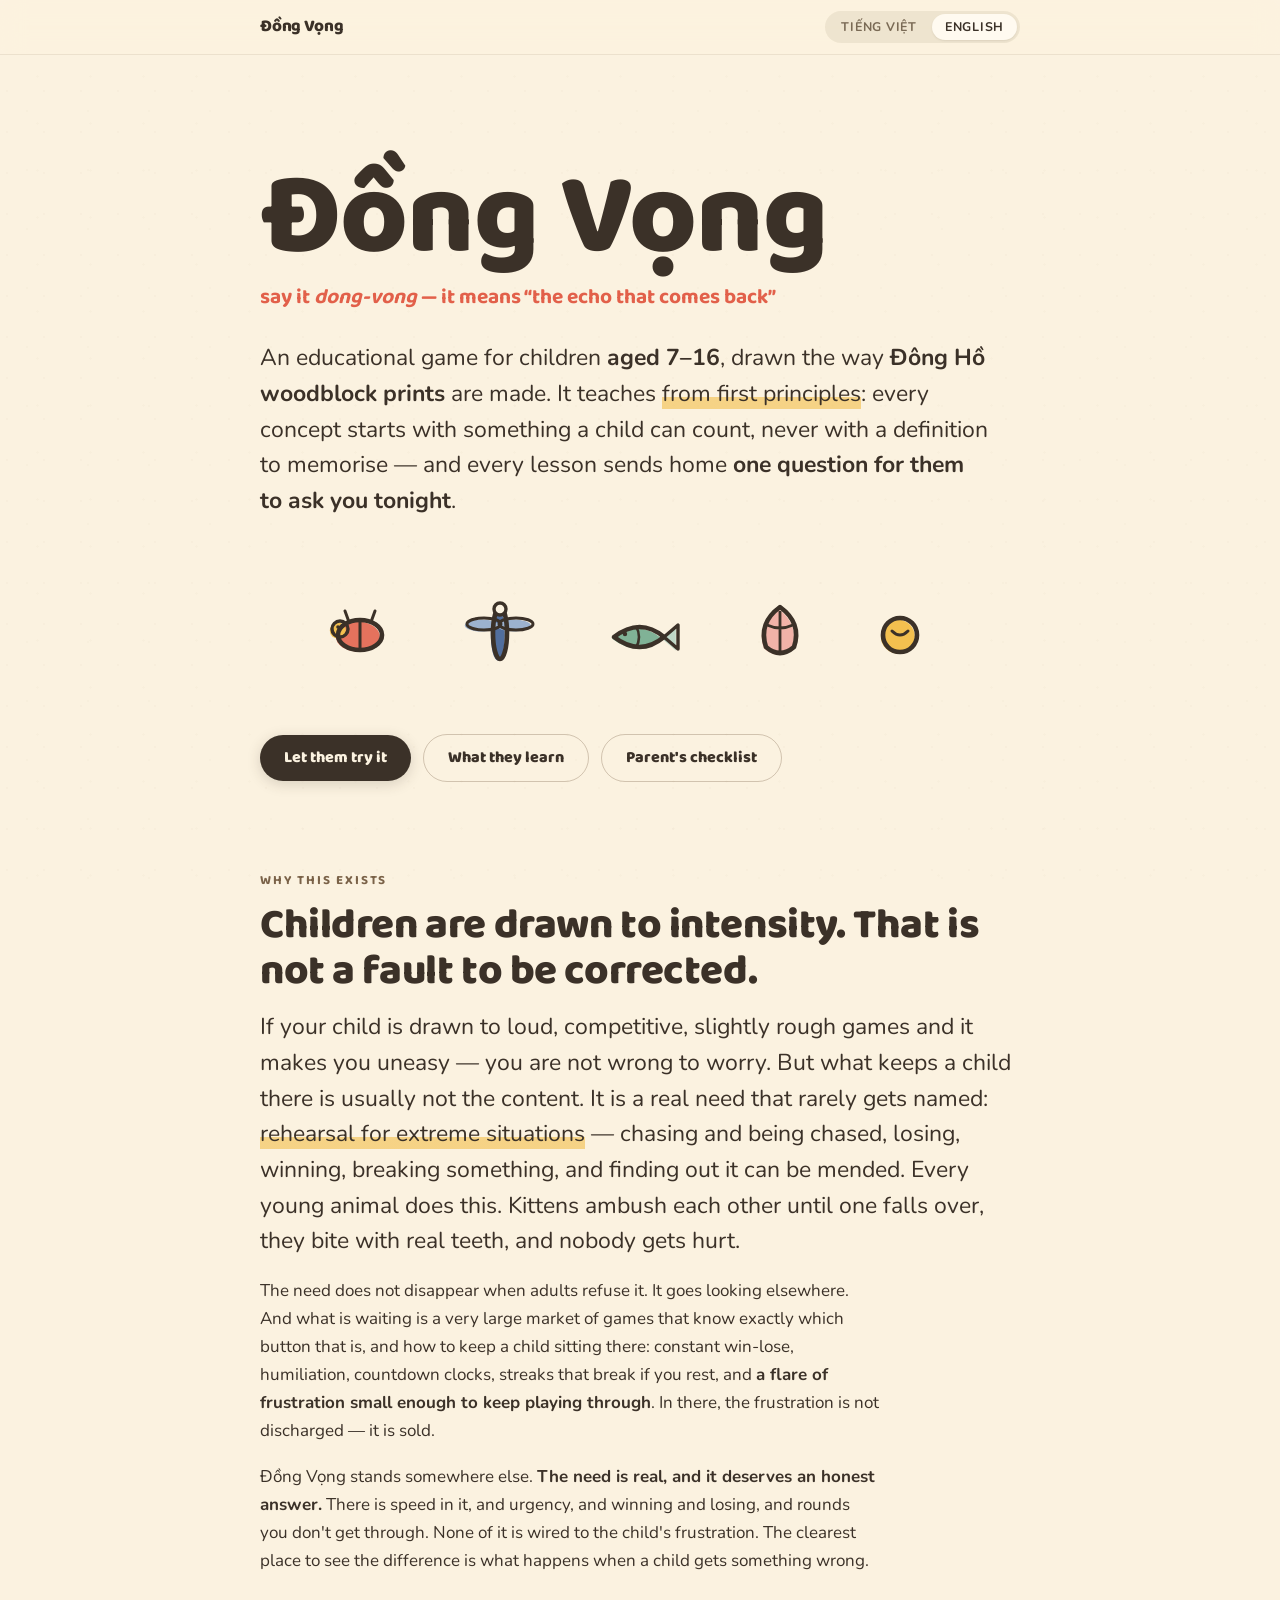
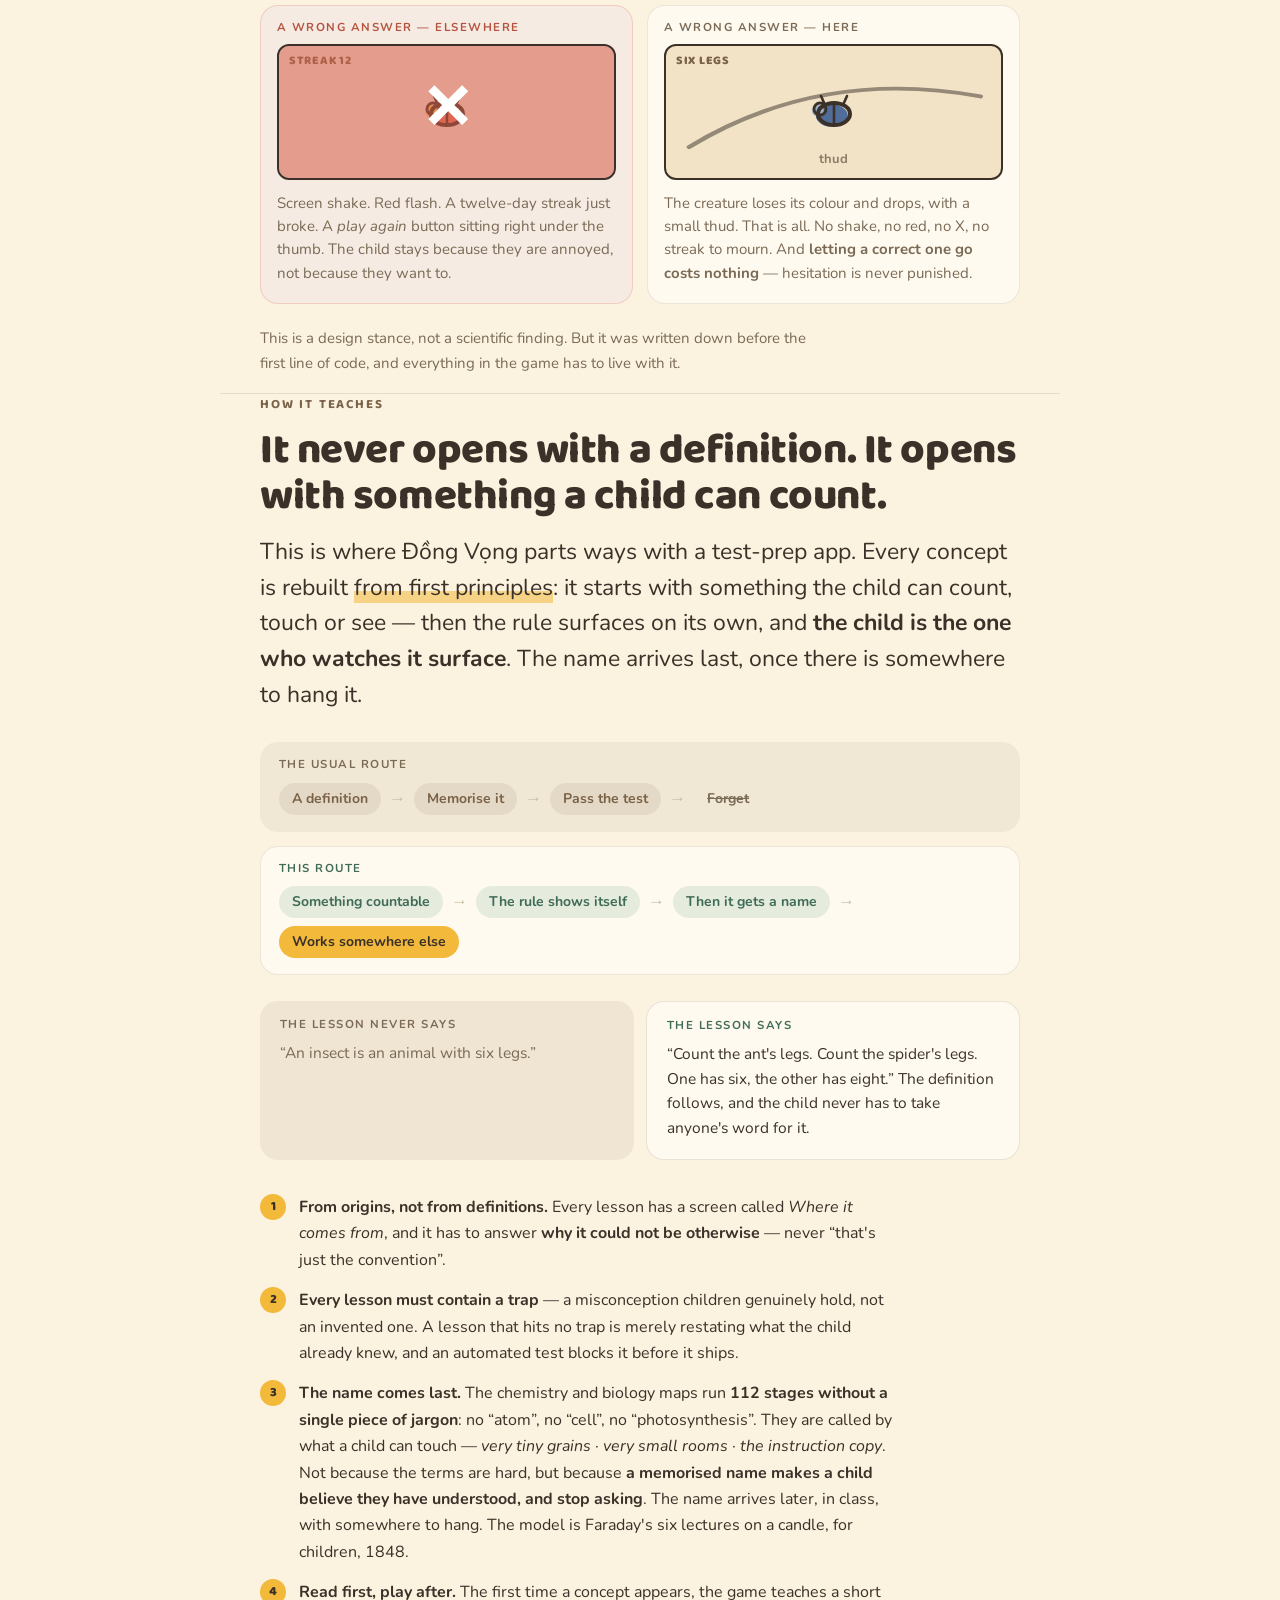
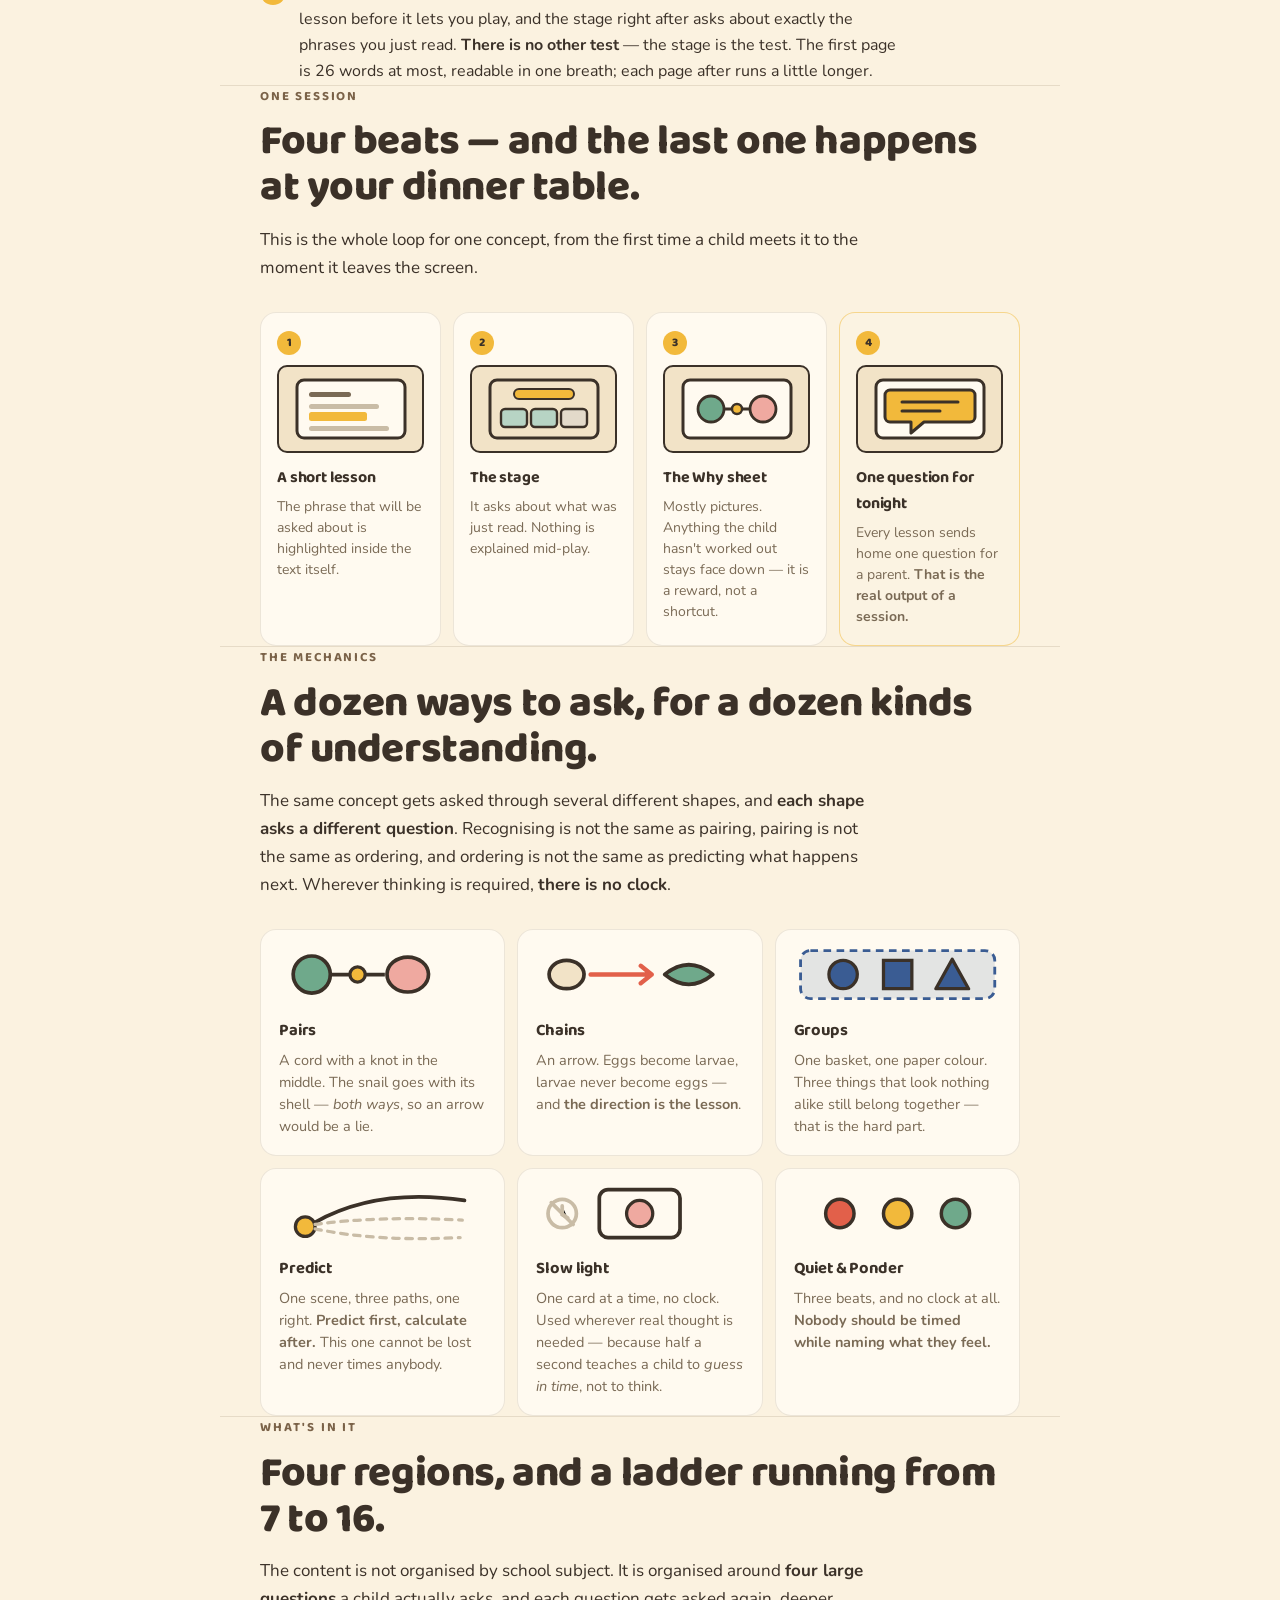
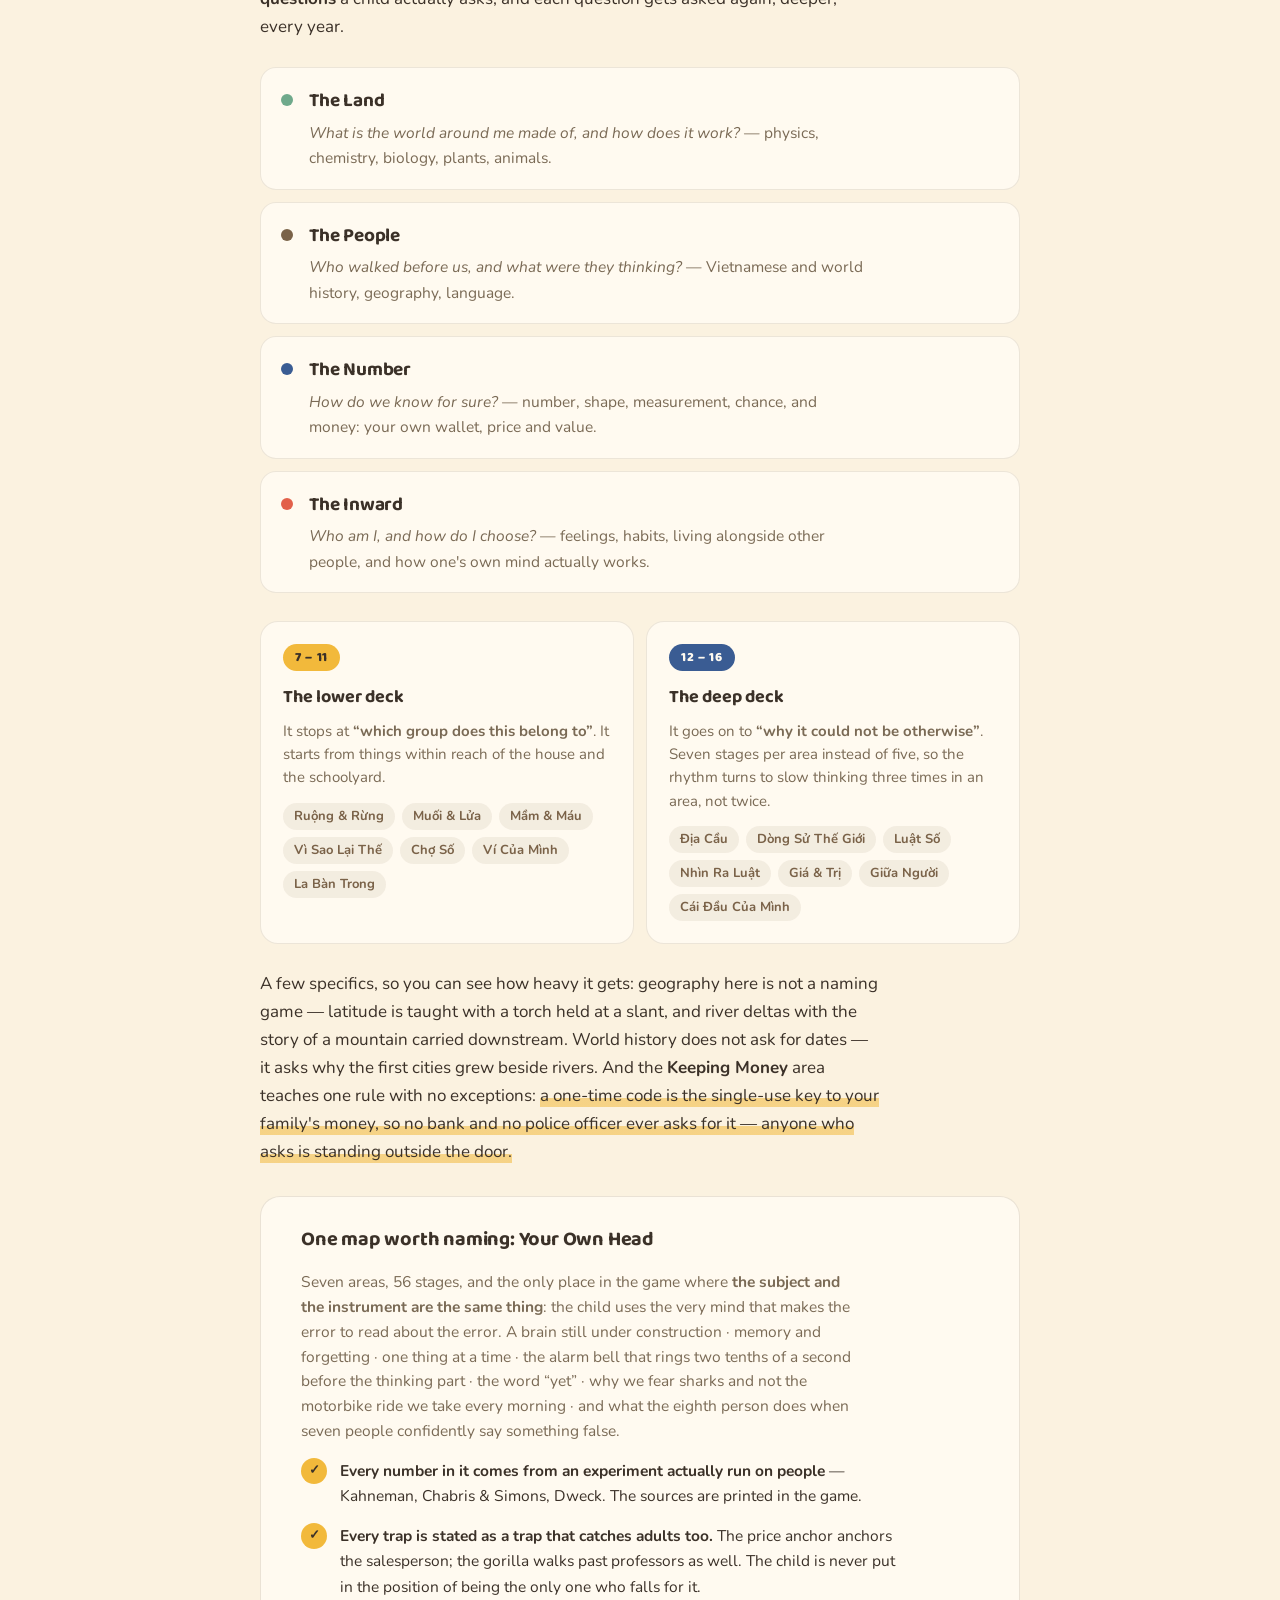
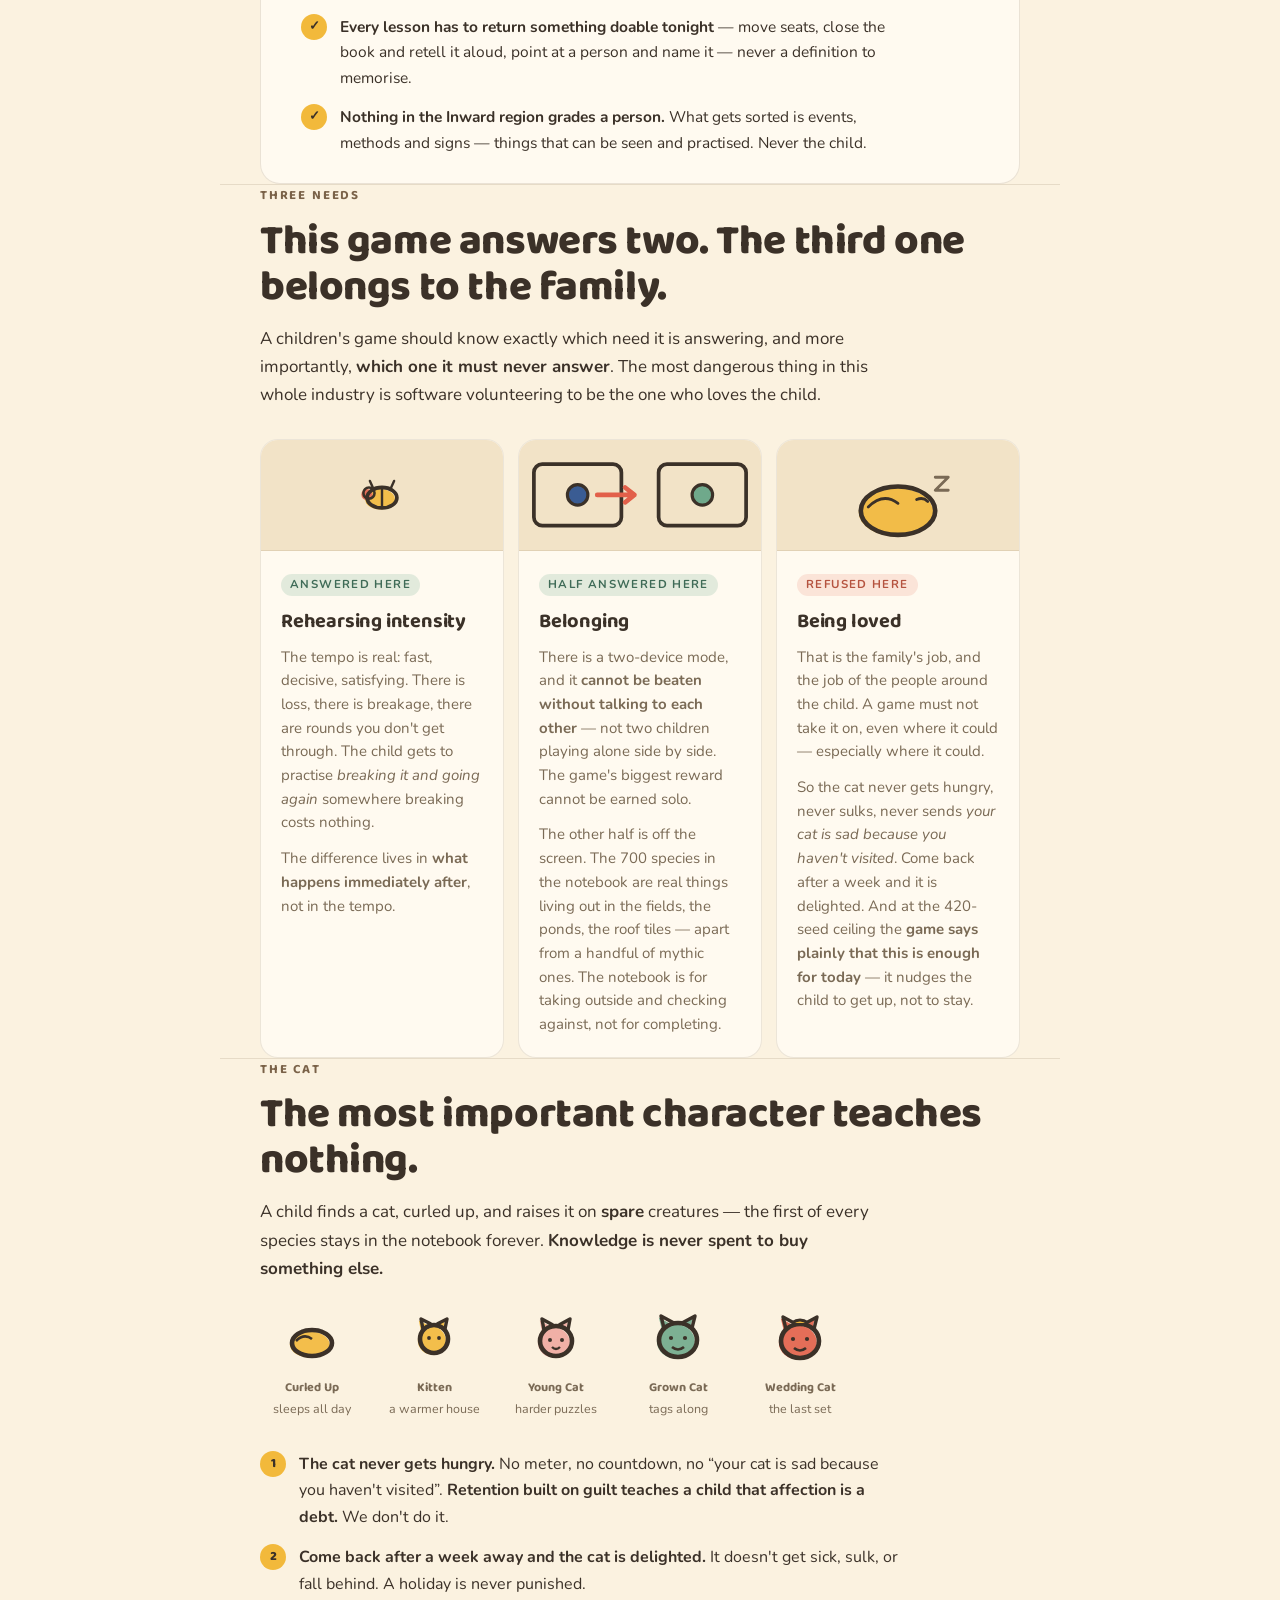
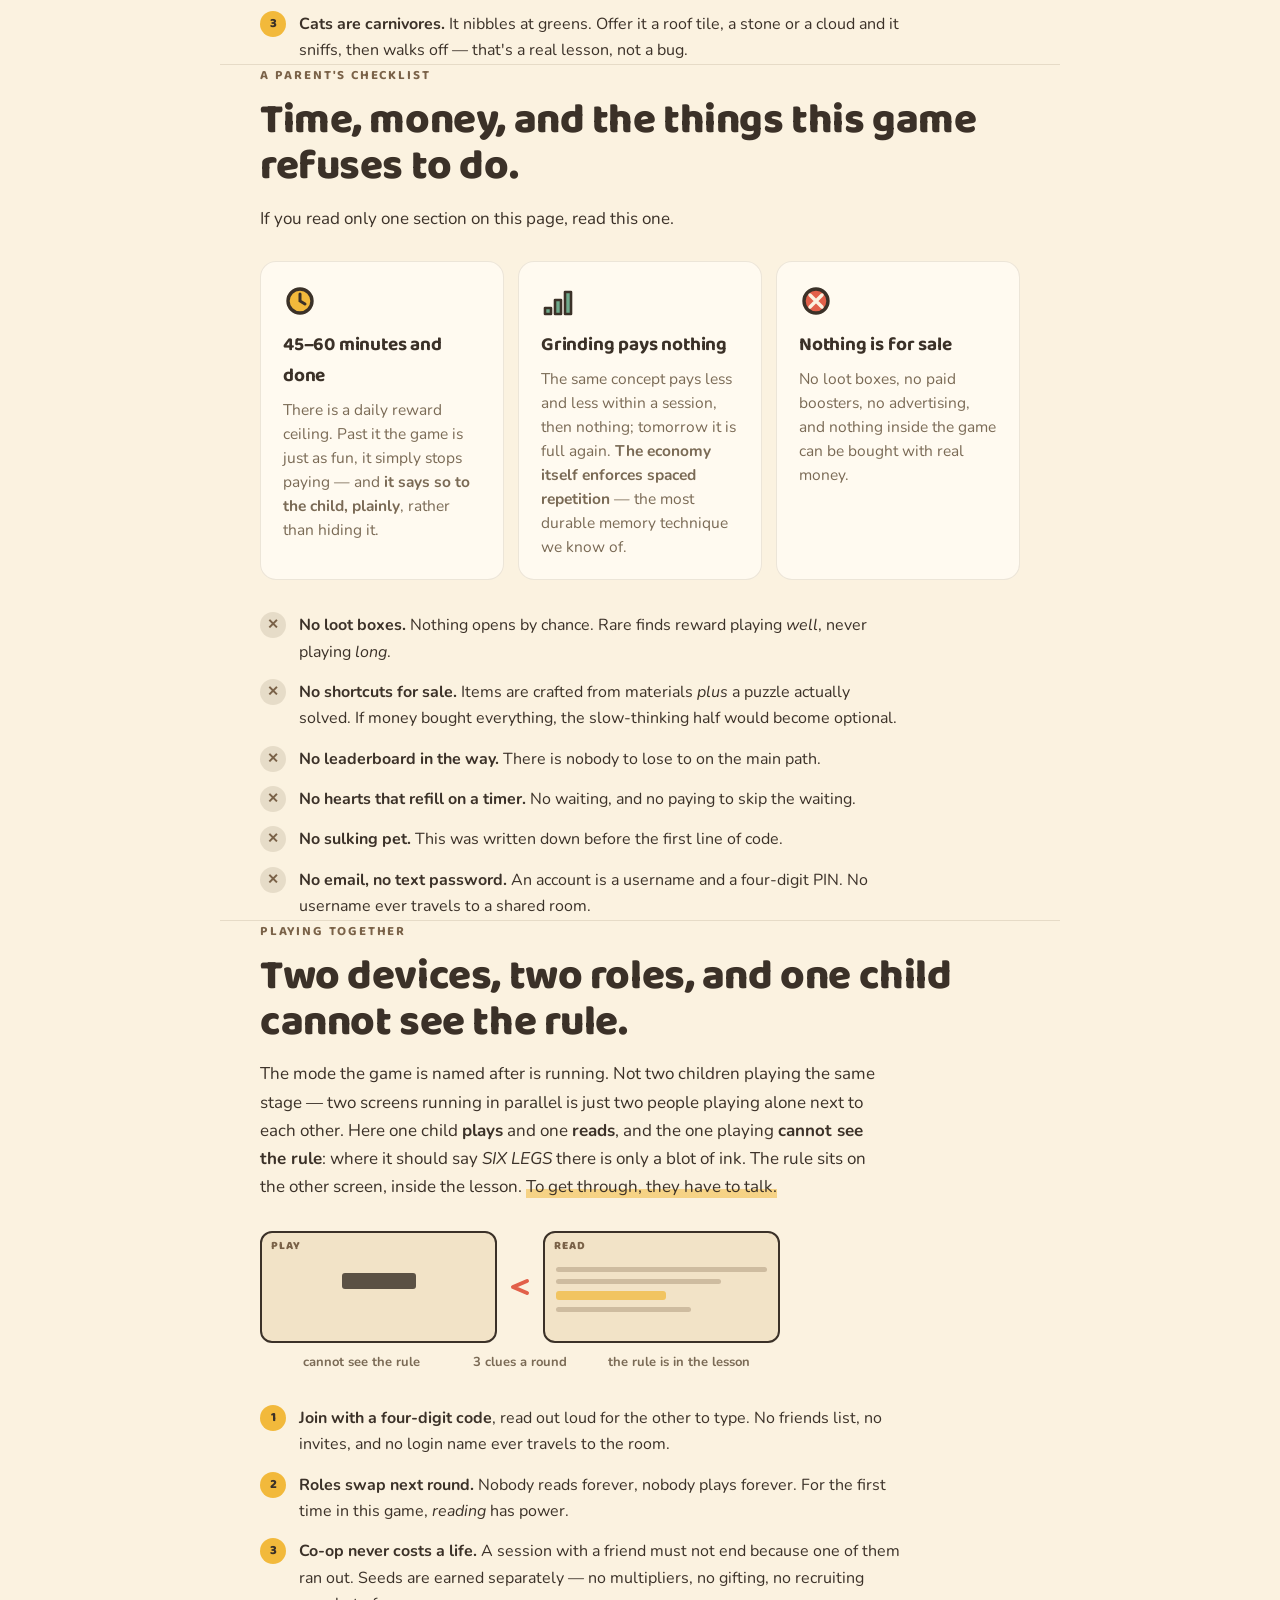
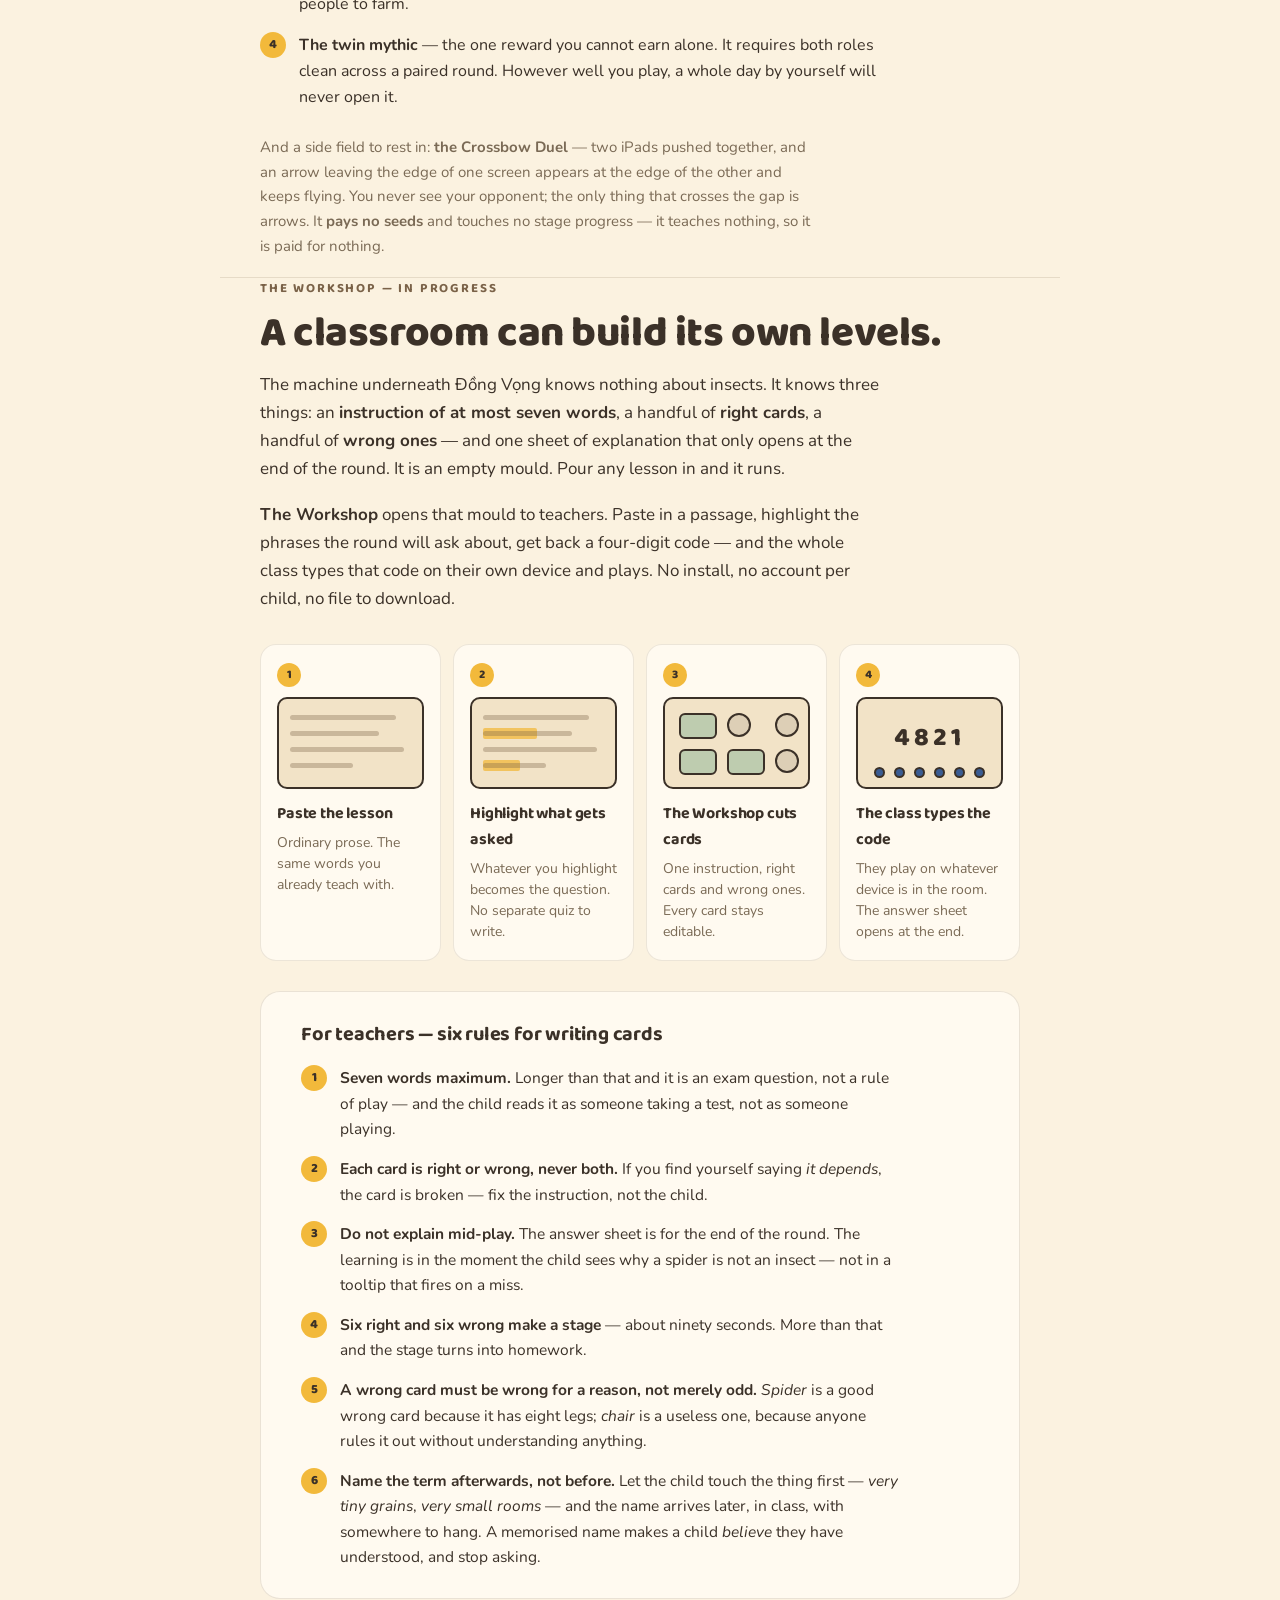
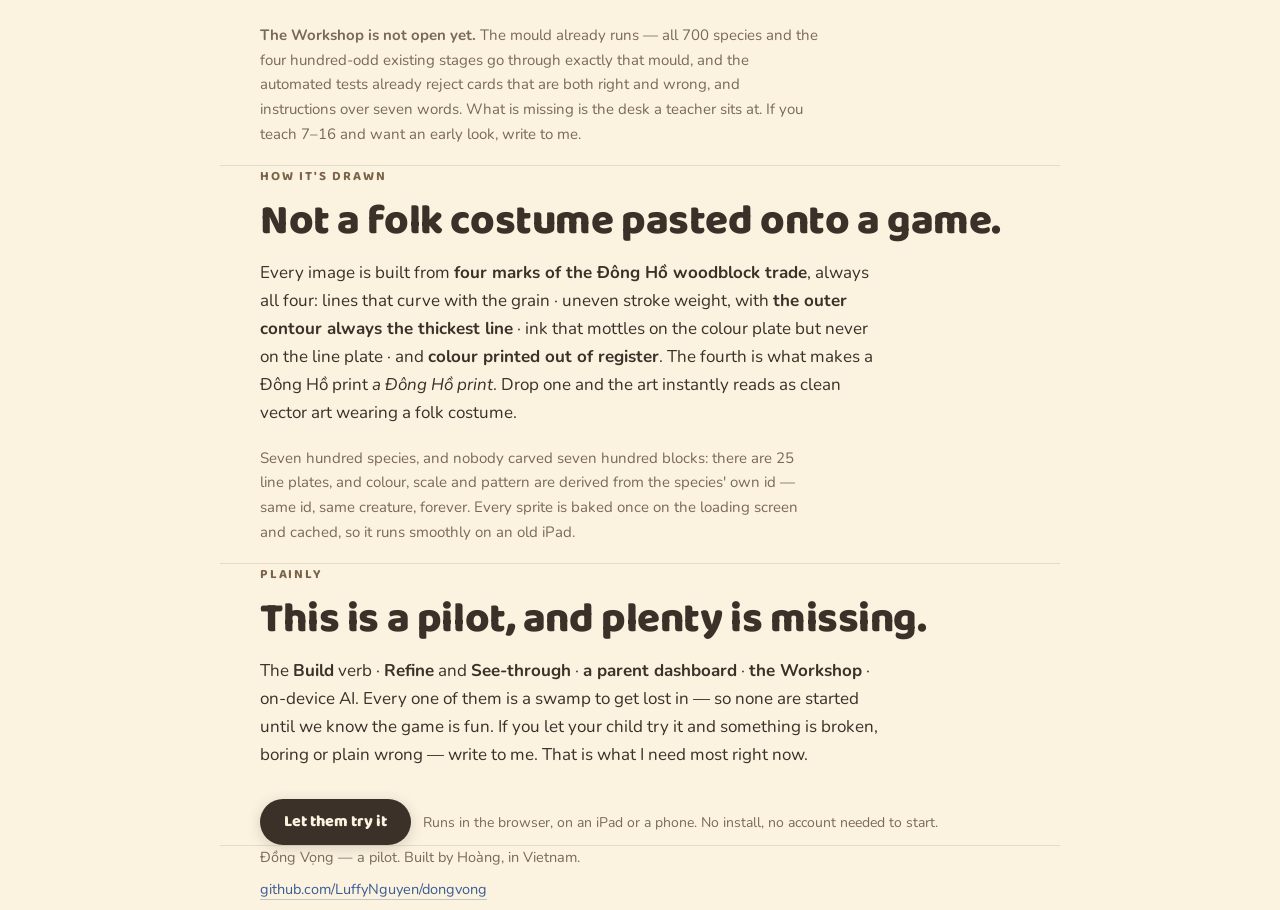
==== commit 15519d2c: "Viet lai trang cho nguoi doc la phu huynh, va mo tuoi ra 7-16 Ban truoc viet bang giong cua nguoi la" ====
--- a/index.html
+++ b/index.html
@@ -4,9 +4,9 @@
 <meta charset="utf-8">
 <meta name="viewport" content="width=device-width, initial-scale=1, viewport-fit=cover">
 <title>Đồng Vọng</title>
-<meta name="description" content="Đồng Vọng — game giáo dục 2D cho trẻ 9–12, vẽ theo lối tranh Đông Hồ in lệch bản. Nhận đúng nhu cầu diễn tập điều dữ dội của trẻ, mà không bán cơn giận cho chúng.">
+<meta name="description" content="Đồng Vọng — game giáo dục cho trẻ 7–16 tuổi, vẽ theo lối tranh Đông Hồ in lệch bản. Dạy từ gốc: bắt đầu bằng thứ trẻ đếm được, không bằng định nghĩa. Không hộp quà ngẫu nhiên, không quảng cáo, không thú cưng dỗi.">
 <meta property="og:title" content="Đồng Vọng">
-<meta property="og:description" content="Trẻ con thích những thứ dữ dội. Đó không phải chỗ hỏng cần sửa. Một game cho trẻ 9–12, vẽ theo lối tranh Đông Hồ. Có con mèo không bao giờ đói.">
+<meta property="og:description" content="Trẻ con thích những thứ dữ dội. Đó không phải chỗ hỏng cần sửa. Game giáo dục cho trẻ 7–16, dạy từ gốc, vẽ theo lối tranh Đông Hồ. Mỗi bài trả về một câu hỏi để trẻ mang về hỏi bố mẹ tối nay.">
 <meta property="og:type" content="website">
 <meta name="theme-color" content="#FBF2E0">
 <link rel="preconnect" href="https://fonts.googleapis.com">
@@ -137,10 +137,11 @@
   /* ---------------------------------------------------------- mien */
   .miens{display:grid;gap:12px;margin-top:26px}
   .mien{
-    display:grid;grid-template-columns:auto 1fr;gap:16px;align-items:center;
+    display:grid;grid-template-columns:auto 1fr;gap:16px;align-items:start;
     background:var(--giay);border:1px solid rgba(122,98,72,.14);border-radius:16px;padding:18px 20px
   }
-  .mien .dot{width:12px;height:12px;border-radius:50%}
+  /* cham mau phai ngang voi TEN mien, khong ngang voi giua khoi chu */
+  .mien .dot{width:12px;height:12px;border-radius:50%;margin-top:8px}
   .mien h3{margin:0 0 2px}
   .mien p{margin:0;font-size:15.5px;color:var(--dim)}
 
@@ -496,6 +497,114 @@
       44%{transform:translateX(-40px);opacity:1}
       52%,100%{transform:translateX(-40px);opacity:0}}
   }
+
+  /* ============================================================ THEM VAO (2)
+     Cach day · vong hoc · co che · thang tuoi. Trang nay doc boi phu huynh,
+     nen moi so do phai tra loi duoc mot cau ho that su hoi. */
+
+  /* ---------------------------------------------------------- hai duong hoc */
+  .paths{margin-top:30px;display:grid;gap:14px}
+  .path{
+    background:var(--giay);border:1px solid rgba(122,98,72,.14);border-radius:18px;
+    padding:16px 18px
+  }
+  .path.dead{background:rgba(201,188,166,.2);border-color:transparent}
+  .path .tag{
+    display:block;font:700 11.5px/1 var(--sans);letter-spacing:.13em;
+    text-transform:uppercase;color:var(--dim);margin-bottom:12px
+  }
+  .path.live .tag{color:#3F6B57}
+  .track{display:flex;flex-wrap:wrap;align-items:center;gap:8px}
+  .pt{
+    font:700 14px/1 var(--sans);padding:9px 13px;border-radius:999px;
+    background:rgba(122,98,72,.1);color:var(--go)
+  }
+  .path.live .pt{background:rgba(111,169,139,.18);color:#3F6B57}
+  .path.live .pt.last{background:var(--hoe);color:var(--than)}
+  .path.dead .pt.last{background:transparent;color:var(--dim);text-decoration:line-through}
+  .track i{font-style:normal;color:var(--xam);font-weight:800}
+
+  /* ---------------------------------------------------------- doi chieu cach viet */
+  .swap{display:grid;gap:12px;grid-template-columns:repeat(auto-fit,minmax(258px,1fr));margin-top:26px}
+  .swap > div{border-radius:18px;padding:18px 20px;font-size:15.5px;line-height:1.6}
+  .swap .no{background:rgba(201,188,166,.24);color:var(--dim)}
+  .swap .yes{background:var(--giay);border:1px solid rgba(122,98,72,.16)}
+  .swap b{
+    display:block;font:700 11.5px/1 var(--sans);letter-spacing:.13em;
+    text-transform:uppercase;margin-bottom:10px
+  }
+  .swap .no b{color:var(--dim)}
+  .swap .yes b{color:#3F6B57}
+
+  /* ---------------------------------------------------------- co che */
+  .mech{display:grid;gap:12px;grid-template-columns:repeat(auto-fit,minmax(212px,1fr));margin-top:30px}
+  .mech .m{
+    background:var(--giay);border:1px solid rgba(122,98,72,.14);
+    border-radius:16px;padding:14px 18px 18px
+  }
+  .mech .m > svg{display:block;margin-bottom:11px;width:100%;height:auto}
+  .mech h3{font-size:16.5px;margin-bottom:5px}
+  .mech p{font-size:14.5px;line-height:1.52;color:var(--dim);margin:0}
+
+  /* ---------------------------------------------------------- thang tuoi */
+  .ladder{display:grid;gap:12px;grid-template-columns:repeat(auto-fit,minmax(272px,1fr));margin-top:28px}
+  .rung{
+    background:var(--giay);border:1px solid rgba(122,98,72,.14);
+    border-radius:18px;padding:20px 22px 22px
+  }
+  .rung .age{
+    display:inline-block;font:800 13px/1 var(--display);letter-spacing:.05em;
+    background:var(--hoe);color:var(--than);padding:7px 12px;border-radius:999px;margin-bottom:12px
+  }
+  .rung.deep .age{background:var(--cham);color:var(--giay)}
+  .rung h3{font-size:18px;margin-bottom:7px}
+  .rung > p{font-size:15px;line-height:1.55;color:var(--dim);margin:0 0 13px}
+  .rung ul{list-style:none;padding:0;margin:0;display:flex;flex-wrap:wrap;gap:7px}
+  .rung li{
+    font:700 13px/1 var(--sans);background:rgba(122,98,72,.09);
+    padding:7px 11px;border-radius:999px;color:var(--go)
+  }
+
+  /* ---------------------------------------------------------- vong hoc bon nhip */
+  .loop{display:grid;gap:12px;grid-template-columns:repeat(auto-fit,minmax(166px,1fr));margin-top:30px}
+  .beat{
+    background:var(--giay);border:1px solid rgba(122,98,72,.14);
+    border-radius:16px;padding:14px 16px 18px
+  }
+  .beat .no{
+    display:inline-block;width:24px;height:24px;border-radius:50%;background:var(--hoe);
+    font:800 12px/24px var(--display);text-align:center;color:var(--than);margin-bottom:10px
+  }
+  .beat .art{
+    height:88px;border-radius:10px;background:var(--diep2);border:2px solid var(--than);
+    overflow:hidden;position:relative;margin-bottom:12px;display:grid;place-items:center
+  }
+  .beat .art svg{display:block}
+  .beat h3{font-size:16px;margin-bottom:5px}
+  .beat p{font-size:14px;line-height:1.5;color:var(--dim);margin:0}
+  .beat.home{background:#FBF3E2;border-color:rgba(242,185,59,.5)}
+
+  @media (prefers-reduced-motion:no-preference){
+    /* con duong hoc dung sang len lan luot, dung ca hang cung mot luc */
+    .path.live .pt{animation:light 5.6s infinite;animation-delay:var(--d,0s)}
+    @keyframes light{
+      0%,4%{background:rgba(122,98,72,.09);color:var(--go)}
+      12%,74%{background:rgba(111,169,139,.18);color:#3F6B57}
+      92%,100%{background:rgba(122,98,72,.09);color:var(--go)}}
+    .path.live .pt.last{animation:lightend 5.6s infinite;animation-delay:var(--d,0s)}
+    @keyframes lightend{
+      0%,4%{background:rgba(122,98,72,.09);color:var(--go);transform:scale(1)}
+      12%{background:var(--hoe);color:var(--than);transform:scale(1.06)}
+      20%,74%{background:var(--hoe);color:var(--than);transform:scale(1)}
+      92%,100%{background:rgba(122,98,72,.09);color:var(--go);transform:scale(1)}}
+
+    /* bon nhip cua mot buoi choi hien ra theo dung thu tu chung xay ra */
+    .seq{animation:seq 5.6s infinite;animation-delay:var(--d,0s)}
+    @keyframes seq{
+      0%{opacity:0;transform:translateY(9px)}
+      9%,86%{opacity:1;transform:none}
+      96%,100%{opacity:0;transform:translateY(9px)}}
+  }
 </style>
 <script>document.documentElement.classList.add('js')</script>
 </head>
@@ -519,12 +628,13 @@
   </p>
 
   <p class="lede">
-    <span class="vi block">Một cái game nhỏ cho trẻ <b>9–12 tuổi</b>, vẽ theo lối <b>tranh Đông Hồ in lệch bản</b> —
-    bản nét in trước, bản màu in sau, và <em>lệch đi một chút</em>, đúng như thợ khắc ngày xưa vẫn in.
-    Trong game có một con mèo. Nó không bao giờ đói, và không bao giờ trách bạn.</span>
-    <span class="en block">A small game for kids <b>aged 9–12</b>, drawn the way <b>Đông Hồ woodblock prints</b> are made —
-    the line plate first, the colour plate after, and <em>slightly out of register</em>, exactly the way old
-    printers did it. There is a cat in it. It never gets hungry, and it never guilt-trips you.</span>
+    <span class="vi block">Một game giáo dục cho trẻ <b>7–16 tuổi</b>, vẽ theo lối <b>tranh Đông Hồ in lệch bản</b>.
+    Nó dạy <em>từ gốc</em>: mỗi khái niệm bắt đầu bằng thứ trẻ đếm được, không bằng một định nghĩa để học thuộc —
+    và mỗi bài trả về <b>một câu hỏi để trẻ mang về hỏi bạn tối nay</b>.</span>
+    <span class="en block">An educational game for children <b>aged 7–16</b>, drawn the way <b>Đông Hồ woodblock
+    prints</b> are made. It teaches <em>from first principles</em>: every concept starts with something a child can
+    count, never with a definition to memorise — and every lesson sends home <b>one question for them to ask you
+    tonight</b>.</span>
   </p>
 
   <svg class="flock" viewBox="0 0 640 120" width="100%" height="120" fill="none" aria-hidden="true">
@@ -573,10 +683,13 @@
 
   <div class="ctas">
     <a class="cta" href="https://luffynguyen.github.io/dongvong-web/">
-      <span class="vi">Chơi thử</span><span class="en">Play it</span>
+      <span class="vi">Cho con thử</span><span class="en">Let them try it</span>
     </a>
-    <a class="cta ghost" href="#sumenh">
-      <span class="vi">Vì sao có game này</span><span class="en">Why it exists</span>
+    <a class="cta ghost" href="#hocgi">
+      <span class="vi">Con học được gì</span><span class="en">What they learn</span>
+    </a>
+    <a class="cta ghost" href="#phuhuynh">
+      <span class="vi">Bảng kiểm cho phụ huynh</span><span class="en">Parent's checklist</span>
     </a>
   </div>
 </header>
@@ -584,40 +697,44 @@
 <main>
 
 <section class="wrap" id="sumenh">
-  <p class="eyebrow rise"><span class="vi">Sứ mệnh</span><span class="en">The mission</span></p>
+  <p class="eyebrow rise"><span class="vi">Vì sao có game này</span><span class="en">Why this exists</span></p>
   <h2 class="rise"><span class="vi">Trẻ con thích những thứ dữ dội. Đó không phải chỗ hỏng cần sửa.</span><span class="en">Children are drawn to intensity. That is not a fault to be corrected.</span></h2>
   <p class="lede rise d1">
-    <span class="vi block">Gần như mọi thứ người lớn dựng cho trẻ đều bắt đầu từ chữ <b>an toàn</b>. An toàn là đúng.
-    Nhưng có một nhu cầu bị bỏ quên đúng vì bản thân nó nghe đã không an toàn: <em>diễn tập cho những tình huống
-    cực đoan</em> — đuổi và bị đuổi, mất, thắng, làm hỏng, rồi biết là sửa được. Con non của loài nào cũng làm
-    việc ấy. Mèo con vồ nhau đến ngã, cắn nhau bằng răng thật, và không con nào bị thương.</span>
-    <span class="en block">Nearly everything adults build for children starts from the word <b>safe</b>. Safe is right.
-    But one need gets skipped precisely because it sounds unsafe: <em>rehearsal for extreme situations</em> —
-    chasing and being chased, losing, winning, breaking something, and finding out it can be mended. Every young
-    animal does this. Kittens ambush each other until one falls over, they bite with real teeth, and nobody gets hurt.</span>
+    <span class="vi block">Nếu con bạn mê những trò ồn ào, thắng thua, và bạn thấy khó chịu về chuyện đó —
+    bạn không sai khi lo. Nhưng thứ giữ chân đứa trẻ ở đó thường không phải nội dung. Đó là một nhu cầu
+    có thật và ít khi được gọi tên: <em>diễn tập cho những tình huống cực đoan</em> — đuổi và bị đuổi,
+    mất, thắng, làm hỏng, rồi biết là sửa được. Con non của loài nào cũng làm việc ấy. Mèo con vồ nhau
+    đến ngã, cắn nhau bằng răng thật, và không con nào bị thương.</span>
+    <span class="en block">If your child is drawn to loud, competitive, slightly rough games and it makes you
+    uneasy — you are not wrong to worry. But what keeps a child there is usually not the content. It is a real
+    need that rarely gets named: <em>rehearsal for extreme situations</em> — chasing and being chased, losing,
+    winning, breaking something, and finding out it can be mended. Every young animal does this. Kittens ambush
+    each other until one falls over, they bite with real teeth, and nobody gets hurt.</span>
   </p>
   <p class="rise d1">
-    <span class="vi block">Nhu cầu đó không mất đi khi người lớn không cho. Nó đi tìm chỗ khác. Và chỗ đang chờ sẵn
-    là một cái chợ rất lớn những trò biết chính xác cách bấm đúng cái nút ấy rồi giữ đứa trẻ ngồi lại: thắng thua
-    liên tục, hạ nhau, đồng hồ đếm ngược, chuỗi ngày sẽ đứt nếu nghỉ, và <b>một cơn giận vừa đủ nhỏ để chơi tiếp</b>.
-    Ở đó cơn giận không được giải toả — nó được bán.</span>
-    <span class="en block">The need does not disappear when adults refuse it. It goes looking elsewhere. And what is
-    waiting is a very large market of games that know exactly which button that is, and how to keep a child sitting
-    there: constant win-lose, humiliation, countdown clocks, streaks that break if you rest, and <b>a flare of anger
-    small enough to keep playing through</b>. In there, the anger is not discharged — it is sold.</span>
+    <span class="vi block">Nhu cầu ấy không mất đi khi người lớn không cho. Nó đi tìm chỗ khác. Và chỗ đang
+    chờ sẵn là một cái chợ rất lớn những trò biết chính xác cách bấm đúng cái nút ấy rồi giữ đứa trẻ ngồi lại:
+    thắng thua liên tục, hạ nhau, đồng hồ đếm ngược, chuỗi ngày sẽ đứt nếu nghỉ, và <b>một cơn bực vừa đủ nhỏ
+    để chơi tiếp</b>. Ở đó cơn bực không được giải toả — nó được bán.</span>
+    <span class="en block">The need does not disappear when adults refuse it. It goes looking elsewhere. And what
+    is waiting is a very large market of games that know exactly which button that is, and how to keep a child
+    sitting there: constant win-lose, humiliation, countdown clocks, streaks that break if you rest, and
+    <b>a flare of frustration small enough to keep playing through</b>. In there, the frustration is not
+    discharged — it is sold.</span>
   </p>
   <p class="rise d2">
     <span class="vi block">Đồng Vọng đứng ở chỗ khác. <b>Nhu cầu ấy có thật, và nó đáng được đáp cho tử tế.</b>
-    Trong game có chém, có hỏng, có mất lượt, có ván thua, có một con mất màu và rơi xuống. Không thứ nào trong đó
-    bị dùng làm cần câu.</span>
+    Trong game có nhanh, có gấp, có thắng thua, có ván không qua được. Không thứ nào trong đó bị nối vào
+    cơn bực của đứa trẻ. Cách dễ thấy nhất là nhìn xem chuyện gì xảy ra lúc trẻ trả lời sai.</span>
     <span class="en block">Đồng Vọng stands somewhere else. <b>The need is real, and it deserves an honest answer.</b>
-    The game has slashing in it, and breaking, and missed turns, and lost rounds, and a creature that loses its colour
-    and drops. None of it is used as a hook.</span>
+    There is speed in it, and urgency, and winning and losing, and rounds you don't get through. None of it is wired
+    to the child's frustration. The clearest place to see the difference is what happens when a child gets something
+    wrong.</span>
   </p>
 
   <div class="versus rise d2">
     <div class="pane bad">
-      <span class="tag"><span class="vi">Cách bán cơn giận</span><span class="en">Selling the anger</span></span>
+      <span class="tag"><span class="vi">Trả lời sai — ở chỗ khác</span><span class="en">A wrong answer — elsewhere</span></span>
       <div class="screen">
         <span class="lbl"><span class="vi">CHUỖI 12</span><span class="en">STREAK 12</span></span>
         <svg class="bug" width="64" height="46" viewBox="0 0 64 46" aria-hidden="true">
@@ -631,14 +748,14 @@
         <div class="flash"></div>
         <div class="bigx">✕</div>
       </div>
-      <p><span class="vi block">Rung màn hình. Chớp đỏ. Chuỗi vừa đứt. Một cái nút <i>chơi lại ngay</i> đặt đúng
-        dưới ngón cái. Đứa trẻ ở lại vì bực, không vì thích.</span>
-        <span class="en block">Screen shake. Red flash. The streak just broke. A <i>play again</i> button sitting right
-        under the thumb. The child stays because they are annoyed, not because they want to.</span></p>
+      <p><span class="vi block">Rung màn hình. Chớp đỏ. Chuỗi mười hai ngày vừa đứt. Một cái nút <i>chơi lại ngay</i>
+        đặt đúng dưới ngón cái. Đứa trẻ ngồi lại vì bực, không vì thích.</span>
+        <span class="en block">Screen shake. Red flash. A twelve-day streak just broke. A <i>play again</i> button sitting
+        right under the thumb. The child stays because they are annoyed, not because they want to.</span></p>
     </div>
 
     <div class="pane ok">
-      <span class="tag"><span class="vi">Cách này</span><span class="en">The way this one does it</span></span>
+      <span class="tag"><span class="vi">Trả lời sai — ở đây</span><span class="en">A wrong answer — here</span></span>
       <div class="screen">
         <span class="lbl"><span class="vi">SÁU CHÂN</span><span class="en">SIX LEGS</span></span>
         <svg class="cut" viewBox="0 0 260 136" preserveAspectRatio="none" aria-hidden="true">
@@ -654,11 +771,12 @@
         </svg>
         <div class="thud"><span class="vi">bịch</span><span class="en">thud</span></div>
       </div>
-      <p><span class="vi block">Chém sai thì con vật mất màu và rơi, kêu một tiếng bịch. Hết. Không rung, không đỏ,
-        không dấu X, không chuỗi để mà tiếc. Cú chém vẫn đã đã tay — chỉ là nó không được nối vào cơn bực.</span>
-        <span class="en block">Slash wrong and the creature loses its colour and drops, with a small thud. That is all.
-        No shake, no red, no X, no streak to mourn. The slash still feels good in the hand — it is simply not wired
-        to the frustration.</span></p>
+      <p><span class="vi block">Con vật mất màu và rơi xuống, kêu một tiếng bịch. Hết. Không rung, không đỏ,
+        không dấu X, không chuỗi nào để mà tiếc. Và <b>bỏ lỡ một con đúng thì không mất gì cả</b> — chần chừ
+        không bao giờ bị phạt.</span>
+        <span class="en block">The creature loses its colour and drops, with a small thud. That is all. No shake,
+        no red, no X, no streak to mourn. And <b>letting a correct one go costs nothing</b> — hesitation is never
+        punished.</span></p>
     </div>
   </div>
 
@@ -668,6 +786,379 @@
     <span class="en block">This is a design stance, not a scientific finding. But it was written down before the first
     line of code, and everything in the game has to live with it.</span>
   </p>
+</section>
+
+<section class="wrap" id="cachday">
+  <p class="eyebrow rise"><span class="vi">Cách dạy</span><span class="en">How it teaches</span></p>
+  <h2 class="rise"><span class="vi">Không mở bằng định nghĩa. Mở bằng thứ trẻ đếm được.</span><span class="en">It never opens with a definition. It opens with something a child can count.</span></h2>
+  <p class="lede rise d1">
+    <span class="vi block">Đây là chỗ Đồng Vọng khác hẳn một app luyện thi. Mỗi khái niệm được dựng lại
+    <em>từ gốc</em>: bắt đầu bằng thứ trẻ đếm được, sờ được, thấy được — rồi cái luật tự nó hiện ra, và
+    <b>trẻ là người nhìn thấy nó hiện ra</b>. Cái tên đến sau cùng, khi đã có chỗ để treo.</span>
+    <span class="en block">This is where Đồng Vọng parts ways with a test-prep app. Every concept is rebuilt
+    <em>from first principles</em>: it starts with something the child can count, touch or see — then the rule
+    surfaces on its own, and <b>the child is the one who watches it surface</b>. The name arrives last, once
+    there is somewhere to hang it.</span>
+  </p>
+
+  <div class="paths rise d1">
+    <div class="path dead">
+      <span class="tag"><span class="vi">Lối thường</span><span class="en">The usual route</span></span>
+      <div class="track">
+        <span class="pt"><span class="vi">Định nghĩa</span><span class="en">A definition</span></span><i>→</i>
+        <span class="pt"><span class="vi">Học thuộc</span><span class="en">Memorise it</span></span><i>→</i>
+        <span class="pt"><span class="vi">Làm được bài</span><span class="en">Pass the test</span></span><i>→</i>
+        <span class="pt last"><span class="vi">Quên</span><span class="en">Forget</span></span>
+      </div>
+    </div>
+    <div class="path live">
+      <span class="tag"><span class="vi">Lối này</span><span class="en">This route</span></span>
+      <div class="track">
+        <span class="pt" style="--d:0s"><span class="vi">Thứ đếm được</span><span class="en">Something countable</span></span><i>→</i>
+        <span class="pt" style="--d:.5s"><span class="vi">Tự thấy luật</span><span class="en">The rule shows itself</span></span><i>→</i>
+        <span class="pt" style="--d:1s"><span class="vi">Rồi mới có tên</span><span class="en">Then it gets a name</span></span><i>→</i>
+        <span class="pt last" style="--d:1.5s"><span class="vi">Dùng được ở chỗ khác</span><span class="en">Works somewhere else</span></span>
+      </div>
+    </div>
+  </div>
+
+  <div class="swap rise d1">
+    <div class="no">
+      <b><span class="vi">Bài này không viết</span><span class="en">The lesson never says</span></b>
+      <span class="vi block">“Côn trùng là động vật có sáu chân.”</span>
+      <span class="en block">“An insect is an animal with six legs.”</span>
+    </div>
+    <div class="yes">
+      <b><span class="vi">Bài này viết</span><span class="en">The lesson says</span></b>
+      <span class="vi block">“Đếm chân con kiến. Đếm chân con nhện. Một con sáu, một con tám.”
+      Định nghĩa hiện ra sau đó, và trẻ không phải tin ai cả.</span>
+      <span class="en block">“Count the ant's legs. Count the spider's legs. One has six, the other has eight.”
+      The definition follows, and the child never has to take anyone's word for it.</span>
+    </div>
+  </div>
+
+  <ul class="plain" style="margin-top:34px">
+    <li class="rise"><span class="n">1</span><p>
+      <span class="vi block"><b>Từ gốc, không từ định nghĩa.</b> Mỗi bài có một màn tên là <i>Từ gốc mà ra</i>,
+      và nó phải trả lời được câu <b>vì sao nhất định phải thế</b> — không được phép nói “người ta quy ước thế”.</span>
+      <span class="en block"><b>From origins, not from definitions.</b> Every lesson has a screen called
+      <i>Where it comes from</i>, and it has to answer <b>why it could not be otherwise</b> — never “that's just
+      the convention”.</span></p></li>
+    <li class="rise"><span class="n">2</span><p>
+      <span class="vi block"><b>Bài nào cũng phải có một cái bẫy</b> — một hiểu lầm mà trẻ thật sự mắc, không phải
+      một cái bẫy bịa ra. Bài không đánh trúng bẫy nào thì chỉ đang kể lại thứ trẻ đã biết, và một bộ kiểm tra tự động
+      chặn nó lại trước khi nó lên máy.</span>
+      <span class="en block"><b>Every lesson must contain a trap</b> — a misconception children genuinely hold, not an
+      invented one. A lesson that hits no trap is merely restating what the child already knew, and an automated test
+      blocks it before it ships.</span></p></li>
+    <li class="rise"><span class="n">3</span><p>
+      <span class="vi block"><b>Cái tên đến sau.</b> Hai bản đồ hoá học và sinh học chạy hết <b>112 chặng mà không dùng
+      một chữ thuật ngữ nào</b>: không “nguyên tử”, không “tế bào”, không “quang hợp”. Chúng được gọi bằng thứ trẻ sờ được —
+      <i>hạt rất nhỏ · những phòng rất nhỏ · bản chỉ dẫn</i>. Không phải vì thuật ngữ khó, mà vì <b>một cái tên học thuộc
+      làm trẻ tưởng mình đã hiểu rồi thôi hỏi tiếp</b>. Cái tên sẽ tới ở lớp học, và lúc đó trẻ đã có sẵn một chỗ để treo nó.
+      Bản mẫu là sáu buổi giảng của Faraday về một cây nến, cho trẻ con, năm 1848.</span>
+      <span class="en block"><b>The name comes last.</b> The chemistry and biology maps run <b>112 stages without a single
+      piece of jargon</b>: no “atom”, no “cell”, no “photosynthesis”. They are called by what a child can touch —
+      <i>very tiny grains · very small rooms · the instruction copy</i>. Not because the terms are hard, but because
+      <b>a memorised name makes a child believe they have understood, and stop asking</b>. The name arrives later, in class,
+      with somewhere to hang. The model is Faraday's six lectures on a candle, for children, 1848.</span></p></li>
+    <li class="rise"><span class="n">4</span><p>
+      <span class="vi block"><b>Đọc trước, chơi sau.</b> Lần đầu gặp một khái niệm, game dạy một bài ngắn rồi mới cho chơi,
+      và chặng ngay sau đó hỏi đúng những cụm vừa đọc. <b>Không có bài kiểm tra nào khác</b> — chính chặng chơi là bài kiểm tra.
+      Trang đầu của bài tối đa 26 chữ, đọc hết trong một hơi; trang sau dài dần.</span>
+      <span class="en block"><b>Read first, play after.</b> The first time a concept appears, the game teaches a short lesson
+      before it lets you play, and the stage right after asks about exactly the phrases you just read. <b>There is no other
+      test</b> — the stage is the test. The first page is 26 words at most, readable in one breath; each page after runs
+      a little longer.</span></p></li>
+  </ul>
+</section>
+
+<section class="wrap">
+  <p class="eyebrow rise"><span class="vi">Một buổi chơi</span><span class="en">One session</span></p>
+  <h2 class="rise"><span class="vi">Bốn nhịp — và nhịp cuối xảy ra ở bàn ăn nhà bạn.</span><span class="en">Four beats — and the last one happens at your dinner table.</span></h2>
+  <p class="rise d1">
+    <span class="vi block">Đây là toàn bộ vòng chạy của một khái niệm, từ lúc trẻ gặp nó lần đầu tới lúc nó đi ra
+    khỏi cái màn hình.</span>
+    <span class="en block">This is the whole loop for one concept, from the first time a child meets it to the moment
+    it leaves the screen.</span>
+  </p>
+
+  <div class="loop rise d1">
+    <div class="beat">
+      <span class="no">1</span>
+      <div class="art">
+        <svg width="112" height="62" viewBox="0 0 112 62" aria-hidden="true">
+          <rect x="2" y="2" width="108" height="58" rx="7" fill="#FFFAF0" stroke="#3B3128" stroke-width="3"/>
+          <g class="seq" style="--d:0s">
+            <rect x="14" y="14" width="42" height="5" rx="2.5" fill="#7A6A55"/>
+            <rect x="14" y="26" width="70" height="5" rx="2.5" fill="#C9BCA6"/>
+            <rect x="14" y="34" width="58" height="9" rx="2.5" fill="#F2B93B"/>
+            <rect x="14" y="48" width="80" height="5" rx="2.5" fill="#C9BCA6"/>
+          </g>
+        </svg>
+      </div>
+      <h3><span class="vi">Bài ngắn</span><span class="en">A short lesson</span></h3>
+      <p><span class="vi block">Cụm sẽ bị hỏi tới được bôi một vệt nắng ngay trong thân bài.</span>
+         <span class="en block">The phrase that will be asked about is highlighted inside the text itself.</span></p>
+    </div>
+
+    <div class="beat">
+      <span class="no">2</span>
+      <div class="art">
+        <svg width="112" height="62" viewBox="0 0 112 62" aria-hidden="true">
+          <rect x="2" y="2" width="108" height="58" rx="7" fill="#F2E3C7" stroke="#3B3128" stroke-width="3"/>
+          <g class="seq" style="--d:.5s">
+            <rect x="26" y="11" width="60" height="10" rx="5" fill="#F2B93B" stroke="#3B3128" stroke-width="2"/>
+            <rect x="13" y="31" width="26" height="18" rx="4" fill="#B7D4C4" stroke="#3B3128" stroke-width="2.4"/>
+            <rect x="43" y="31" width="26" height="18" rx="4" fill="#B7D4C4" stroke="#3B3128" stroke-width="2.4"/>
+            <rect x="73" y="31" width="26" height="18" rx="4" fill="#E3DACA" stroke="#3B3128" stroke-width="2.4"/>
+          </g>
+        </svg>
+      </div>
+      <h3><span class="vi">Chặng chơi</span><span class="en">The stage</span></h3>
+      <p><span class="vi block">Hỏi đúng chỗ vừa đọc. Trong lúc chơi thì không giảng bài.</span>
+         <span class="en block">It asks about what was just read. Nothing is explained mid-play.</span></p>
+    </div>
+
+    <div class="beat">
+      <span class="no">3</span>
+      <div class="art">
+        <svg width="112" height="62" viewBox="0 0 112 62" aria-hidden="true">
+          <rect x="2" y="2" width="108" height="58" rx="7" fill="#FFFAF0" stroke="#3B3128" stroke-width="3"/>
+          <g class="seq" style="--d:1s">
+            <circle cx="30" cy="31" r="13" fill="#6FA98B" stroke="#3B3128" stroke-width="2.8"/>
+            <circle cx="82" cy="31" r="13" fill="#EFA9A0" stroke="#3B3128" stroke-width="2.8"/>
+            <path d="M43 31 h26" stroke="#3B3128" stroke-width="2.8"/>
+            <circle cx="56" cy="31" r="5" fill="#F2B93B" stroke="#3B3128" stroke-width="2.4"/>
+          </g>
+        </svg>
+      </div>
+      <h3><span class="vi">Tờ giấy Vì sao</span><span class="en">The Why sheet</span></h3>
+      <p><span class="vi block">Chủ yếu là hình. Mảnh nào trẻ chưa tự làm được thì còn úp — nó là phần thưởng,
+        không phải lối tắt.</span>
+        <span class="en block">Mostly pictures. Anything the child hasn't worked out stays face down — it is a
+        reward, not a shortcut.</span></p>
+    </div>
+
+    <div class="beat home">
+      <span class="no">4</span>
+      <div class="art">
+        <svg width="112" height="62" viewBox="0 0 112 62" aria-hidden="true">
+          <rect x="2" y="2" width="108" height="58" rx="7" fill="#FFFAF0" stroke="#3B3128" stroke-width="3"/>
+          <g class="seq" style="--d:1.5s">
+            <path d="M16 12 h80 a5 5 0 0 1 5 5 v22 a5 5 0 0 1 -5 5 h-46 l-13 11 v-11 h-21 a5 5 0 0 1 -5 -5 v-22 a5 5 0 0 1 5 -5z"
+                  fill="#F2B93B" stroke="#3B3128" stroke-width="3" stroke-linejoin="round"/>
+            <path d="M28 24 h56 M28 33 h38" stroke="#3B3128" stroke-width="3" stroke-linecap="round"/>
+          </g>
+        </svg>
+      </div>
+      <h3><span class="vi">Mang về hỏi tối nay</span><span class="en">One question for tonight</span></h3>
+      <p><span class="vi block">Mỗi bài trả về một câu hỏi cho bố mẹ. <b>Đây mới là sản phẩm thật của một phiên chơi.</b></span>
+         <span class="en block">Every lesson sends home one question for a parent. <b>That is the real output of a session.</b></span></p>
+    </div>
+  </div>
+</section>
+
+<section class="wrap">
+  <p class="eyebrow rise"><span class="vi">Cơ chế</span><span class="en">The mechanics</span></p>
+  <h2 class="rise"><span class="vi">Mười mấy cách hỏi, cho mười mấy kiểu hiểu.</span><span class="en">A dozen ways to ask, for a dozen kinds of understanding.</span></h2>
+  <p class="rise d1">
+    <span class="vi block">Cùng một khái niệm được hỏi bằng nhiều hình khác nhau, và <b>mỗi hình hỏi một câu khác</b>.
+    Nhận ra được không giống nối được, nối được không giống xếp đúng thứ tự, và xếp đúng thứ tự không giống
+    đoán trước được chuyện gì sẽ xảy ra. Những chỗ cần nghĩ thì <b>không có đồng hồ</b>.</span>
+    <span class="en block">The same concept gets asked through several different shapes, and <b>each shape asks a
+    different question</b>. Recognising is not the same as pairing, pairing is not the same as ordering, and ordering
+    is not the same as predicting what happens next. Wherever thinking is required, <b>there is no clock</b>.</span>
+  </p>
+
+  <div class="mech rise d1">
+    <div class="m">
+      <svg viewBox="0 0 190 56" aria-hidden="true">
+        <circle cx="30" cy="28" r="17" fill="#6FA98B" stroke="#3B3128" stroke-width="3.4"/>
+        <path d="M47 28 h50" stroke="#3B3128" stroke-width="3.4"/>
+        <circle cx="72" cy="28" r="7" fill="#F2B93B" stroke="#3B3128" stroke-width="3"/>
+        <ellipse cx="118" cy="28" rx="19" ry="16" fill="#EFA9A0" stroke="#3B3128" stroke-width="3.4"/>
+      </svg>
+      <h3><span class="vi">Cặp</span><span class="en">Pairs</span></h3>
+      <p><span class="vi block">Một sợi nối có nút ở giữa. Con ốc đi với cái vỏ ốc — theo <i>cả hai chiều</i>,
+        nên vẽ mũi tên là nói dối.</span>
+        <span class="en block">A cord with a knot in the middle. The snail goes with its shell — <i>both ways</i>,
+        so an arrow would be a lie.</span></p>
+    </div>
+    <div class="m">
+      <svg viewBox="0 0 190 56" aria-hidden="true">
+        <ellipse cx="28" cy="28" rx="16" ry="13" fill="#F2E3C7" stroke="#3B3128" stroke-width="3.4"/>
+        <path d="M50 28 h56 M96 20 l10 8 -10 8" stroke="#E2604A" stroke-width="4" fill="none" stroke-linecap="round" stroke-linejoin="round"/>
+        <path d="M118 28 q22 -18 44 0 q-22 18 -44 0z" fill="#6FA98B" stroke="#3B3128" stroke-width="3.4" stroke-linejoin="round"/>
+      </svg>
+      <h3><span class="vi">Chuỗi</span><span class="en">Chains</span></h3>
+      <p><span class="vi block">Một mũi tên. Trứng thành sâu chứ sâu không thành trứng bao giờ — và
+        <b>chính cái chiều ấy là bài học</b>.</span>
+        <span class="en block">An arrow. Eggs become larvae, larvae never become eggs — and <b>the direction
+        is the lesson</b>.</span></p>
+    </div>
+    <div class="m">
+      <svg viewBox="0 0 190 56" aria-hidden="true">
+        <rect x="6" y="6" width="178" height="44" rx="9" fill="rgba(58,92,147,.14)" stroke="#3A5C93" stroke-width="2.6" stroke-dasharray="7 5"/>
+        <circle cx="45" cy="28" r="13" fill="#3A5C93" stroke="#3B3128" stroke-width="3"/>
+        <path d="M82 15 h26 v26 h-26z" fill="#3A5C93" stroke="#3B3128" stroke-width="3"/>
+        <path d="M145 14 l15 27 h-30z" fill="#3A5C93" stroke="#3B3128" stroke-width="3" stroke-linejoin="round"/>
+      </svg>
+      <h3><span class="vi">Nhóm</span><span class="en">Groups</span></h3>
+      <p><span class="vi block">Cả rổ cùng một màu giấy. Ba thứ trông khác hẳn nhau mà vẫn cùng một rổ —
+        đó mới là chỗ khó.</span>
+        <span class="en block">One basket, one paper colour. Three things that look nothing alike still belong
+        together — that is the hard part.</span></p>
+    </div>
+    <div class="m">
+      <svg viewBox="0 0 190 56" aria-hidden="true">
+        <circle cx="24" cy="40" r="9" fill="#F2B93B" stroke="#3B3128" stroke-width="3"/>
+        <path d="M33 36 Q90 4 170 16" stroke="#3B3128" stroke-width="3.4" fill="none" stroke-linecap="round"/>
+        <path d="M33 38 Q90 30 168 34" stroke="#C9BCA6" stroke-width="3" fill="none" stroke-dasharray="6 6" stroke-linecap="round"/>
+        <path d="M33 42 Q90 54 166 50" stroke="#C9BCA6" stroke-width="3" fill="none" stroke-dasharray="6 6" stroke-linecap="round"/>
+      </svg>
+      <h3><span class="vi">Hỏi</span><span class="en">Predict</span></h3>
+      <p><span class="vi block">Một cảnh, ba đường đi, một cái đúng. <b>Đoán trước đã, rồi hãy tính.</b>
+        Màn này không thua được và không bấm giờ ai.</span>
+        <span class="en block">One scene, three paths, one right. <b>Predict first, calculate after.</b>
+        This one cannot be lost and never times anybody.</span></p>
+    </div>
+    <div class="m">
+      <svg viewBox="0 0 190 56" aria-hidden="true">
+        <rect x="58" y="6" width="74" height="44" rx="8" fill="#FFFAF0" stroke="#3B3128" stroke-width="3.4"/>
+        <circle cx="95" cy="28" r="12" fill="#EFA9A0" stroke="#3B3128" stroke-width="3"/>
+        <g stroke="#C9BCA6" stroke-width="3.4" stroke-linecap="round">
+          <circle cx="24" cy="28" r="13" fill="none"/><path d="M24 21 v8 l5 3"/><path d="M14 18 L34 38"/>
+        </g>
+      </svg>
+      <h3><span class="vi">Sáng</span><span class="en">Slow light</span></h3>
+      <p><span class="vi block">Một thẻ một lượt, không đồng hồ. Dùng ở những chỗ phải suy — vì nửa giây là dạy trẻ
+        <i>đoán cho kịp</i>, không phải nghĩ.</span>
+        <span class="en block">One card at a time, no clock. Used wherever real thought is needed — because half a
+        second teaches a child to <i>guess in time</i>, not to think.</span></p>
+    </div>
+    <div class="m">
+      <svg viewBox="0 0 190 56" aria-hidden="true">
+        <circle cx="42" cy="28" r="13" fill="#E2604A" stroke="#3B3128" stroke-width="3.2"/>
+        <circle cx="95" cy="28" r="13" fill="#F2B93B" stroke="#3B3128" stroke-width="3.2"/>
+        <circle cx="148" cy="28" r="13" fill="#6FA98B" stroke="#3B3128" stroke-width="3.2"/>
+      </svg>
+      <h3><span class="vi">Lặng &amp; Ngẫm</span><span class="en">Quiet &amp; Ponder</span></h3>
+      <p><span class="vi block">Ba nhịp, không có đồng hồ nào cả. <b>Không ai nên bị bấm giờ lúc đang gọi tên
+        cảm xúc của mình.</b></span>
+        <span class="en block">Three beats, and no clock at all. <b>Nobody should be timed while naming what they
+        feel.</b></span></p>
+    </div>
+  </div>
+</section>
+
+<section class="wrap" id="hocgi">
+  <p class="eyebrow rise"><span class="vi">Học cái gì</span><span class="en">What's in it</span></p>
+  <h2 class="rise"><span class="vi">Bốn miền, và một cái thang đi từ 7 tới 16.</span><span class="en">Four regions, and a ladder running from 7 to 16.</span></h2>
+  <p class="rise d1">
+    <span class="vi block">Nội dung không xếp theo môn. Nó xếp theo <b>bốn câu hỏi lớn</b> mà một đứa trẻ thật sự hỏi,
+    và cùng một câu hỏi được hỏi lại mỗi năm một sâu hơn.</span>
+    <span class="en block">The content is not organised by school subject. It is organised around <b>four large
+    questions</b> a child actually asks, and each question gets asked again, deeper, every year.</span>
+  </p>
+  <div class="miens">
+    <div class="mien rise"><span class="dot" style="background:#6FA98B"></span><div>
+      <h3><span class="vi">Miền Đất</span><span class="en">The Land</span></h3>
+      <p><span class="vi block"><i>Thế giới quanh mình làm bằng gì và chạy ra sao?</i> — vật lí, hoá, sinh, cây cỏ, con vật.</span>
+         <span class="en block"><i>What is the world around me made of, and how does it work?</i> — physics, chemistry, biology, plants, animals.</span></p></div></div>
+    <div class="mien rise"><span class="dot" style="background:#7A6248"></span><div>
+      <h3><span class="vi">Miền Người</span><span class="en">The People</span></h3>
+      <p><span class="vi block"><i>Ai đã đi trước, và họ nghĩ gì?</i> — sử Việt, sử thế giới, địa cầu, chữ và tiếng.</span>
+         <span class="en block"><i>Who walked before us, and what were they thinking?</i> — Vietnamese and world history, geography, language.</span></p></div></div>
+    <div class="mien rise"><span class="dot" style="background:#3A5C93"></span><div>
+      <h3><span class="vi">Miền Số</span><span class="en">The Number</span></h3>
+      <p><span class="vi block"><i>Làm sao biết chắc?</i> — số, hình, đo, may rủi, và tiền: ví của mình, giá và trị.</span>
+         <span class="en block"><i>How do we know for sure?</i> — number, shape, measurement, chance, and money: your own wallet, price and value.</span></p></div></div>
+    <div class="mien rise"><span class="dot" style="background:#E2604A"></span><div>
+      <h3><span class="vi">Miền Trong</span><span class="en">The Inward</span></h3>
+      <p><span class="vi block"><i>Mình là ai, và mình chọn thế nào?</i> — cảm xúc, thói quen, sống với người khác,
+        và cách cái đầu của chính mình chạy.</span>
+         <span class="en block"><i>Who am I, and how do I choose?</i> — feelings, habits, living alongside other people,
+        and how one's own mind actually works.</span></p></div></div>
+  </div>
+
+  <div class="ladder rise d1">
+    <div class="rung">
+      <span class="age">7 – 11</span>
+      <h3><span class="vi">Tầng dưới</span><span class="en">The lower deck</span></h3>
+      <p><span class="vi block">Dừng ở câu <b>“cái này thuộc nhóm nào”</b>. Bắt đầu từ những thứ sờ được ở ngay
+        quanh nhà và quanh trường.</span>
+        <span class="en block">It stops at <b>“which group does this belong to”</b>. It starts from things within
+        reach of the house and the schoolyard.</span></p>
+      <ul>
+        <li>Ruộng &amp; Rừng</li><li>Muối &amp; Lửa</li><li>Mầm &amp; Máu</li>
+        <li>Vì Sao Lại Thế</li><li>Chợ Số</li><li>Ví Của Mình</li><li>La Bàn Trong</li>
+      </ul>
+    </div>
+    <div class="rung deep">
+      <span class="age">12 – 16</span>
+      <h3><span class="vi">Tầng sâu</span><span class="en">The deep deck</span></h3>
+      <p><span class="vi block">Đi tiếp tới câu <b>“vì sao nhất định phải thế”</b>. Mỗi vùng bảy chặng thay vì năm,
+        nên trong một vùng nhịp đổi sang nghĩ chậm ba lần chứ không phải hai.</span>
+        <span class="en block">It goes on to <b>“why it could not be otherwise”</b>. Seven stages per area instead of
+        five, so the rhythm turns to slow thinking three times in an area, not twice.</span></p>
+      <ul>
+        <li>Địa Cầu</li><li>Dòng Sử Thế Giới</li><li>Luật Số</li>
+        <li>Nhìn Ra Luật</li><li>Giá &amp; Trị</li><li>Giữa Người</li><li>Cái Đầu Của Mình</li>
+      </ul>
+    </div>
+  </div>
+
+  <p class="rise" style="margin-top:26px">
+    <span class="vi block">Vài chỗ cụ thể, để bạn thấy nó nặng tới đâu: địa lí ở đây không phải trò thuộc tên —
+    vĩ độ dạy bằng cái đèn pin rọi nghiêng, đồng bằng dạy bằng chuyện ngọn núi bị chở về xuôi. Sử thế giới không bắt
+    thuộc mốc — nó hỏi vì sao thành phố đầu tiên mọc bên sông. Và vùng <b>Giữ Tiền</b> dạy đúng một luật không thoả hiệp:
+    <em>mã OTP là chìa khoá dùng một lần của tiền nhà mình, nên không ngân hàng nào và không công an nào hỏi nó bao giờ —
+    ai hỏi tức là người ấy đang đứng ngoài cửa.</em></span>
+    <span class="en block">A few specifics, so you can see how heavy it gets: geography here is not a naming game —
+    latitude is taught with a torch held at a slant, and river deltas with the story of a mountain carried downstream.
+    World history does not ask for dates — it asks why the first cities grew beside rivers. And the <b>Keeping Money</b>
+    area teaches one rule with no exceptions: <em>a one-time code is the single-use key to your family's money, so no bank
+    and no police officer ever asks for it — anyone who asks is standing outside the door.</em></span>
+  </p>
+
+  <div class="guide rise">
+    <h3><span class="vi">Một bản đồ đáng nói riêng: Cái Đầu Của Mình</span><span class="en">One map worth naming: Your Own Head</span></h3>
+    <p style="font-size:15.5px;line-height:1.6;color:var(--dim);margin:0 0 14px">
+      <span class="vi block">Bảy vùng, 56 chặng, và là chỗ duy nhất trong game mà <b>đối tượng học và công cụ học là một</b>:
+      trẻ dùng chính cái đầu đang mắc lỗi để đọc bài nói về chỗ mắc lỗi ấy. Não đang xây · nhớ và quên · một việc một lúc ·
+      cái chuông báo động reo trước phần biết nghĩ hai phần mười giây · một chữ “chưa” · vì sao mình sợ cá mập mà không sợ
+      cái xe máy đi mỗi sáng · và bảy người nói sai một điều rành rành thì người thứ tám làm gì.</span>
+      <span class="en block">Seven areas, 56 stages, and the only place in the game where <b>the subject and the instrument
+      are the same thing</b>: the child uses the very mind that makes the error to read about the error. A brain still under
+      construction · memory and forgetting · one thing at a time · the alarm bell that rings two tenths of a second before the
+      thinking part · the word “yet” · why we fear sharks and not the motorbike ride we take every morning · and what the eighth
+      person does when seven people confidently say something false.</span>
+    </p>
+    <ul class="plain">
+      <li><span class="n">✓</span><p>
+        <span class="vi block"><b>Mọi con số trong đây đều từ một thí nghiệm đã chạy trên người thật</b> — Kahneman,
+        Chabris &amp; Simons, Dweck. Nguồn ghi thẳng trong game.</span>
+        <span class="en block"><b>Every number in it comes from an experiment actually run on people</b> — Kahneman,
+        Chabris &amp; Simons, Dweck. The sources are printed in the game.</span></p></li>
+      <li><span class="n">✓</span><p>
+        <span class="vi block"><b>Mỗi cái bẫy đều được nói rõ là bẫy bắt cả người lớn.</b> Cái neo giá neo cả người bán hàng;
+        con khỉ đột đi qua trước mắt cả giáo sư. Trẻ không bao giờ bị đặt vào thế “chỉ mình con mới mắc”.</span>
+        <span class="en block"><b>Every trap is stated as a trap that catches adults too.</b> The price anchor anchors the
+        salesperson; the gorilla walks past professors as well. The child is never put in the position of being the only one
+        who falls for it.</span></p></li>
+      <li><span class="n">✓</span><p>
+        <span class="vi block"><b>Bài nào cũng phải trả về một việc làm được tối nay</b> — đổi chỗ ngồi, gấp sách lại rồi tự kể,
+        chỉ vào một người mà gọi tên — chứ không phải một định nghĩa để thuộc.</span>
+        <span class="en block"><b>Every lesson has to return something doable tonight</b> — move seats, close the book and retell
+        it aloud, point at a person and name it — never a definition to memorise.</span></p></li>
+      <li><span class="n">✓</span><p>
+        <span class="vi block"><b>Cả Miền Trong không chấm điểm con người.</b> Thứ được phân loại là sự việc, cách làm và dấu hiệu —
+        những thứ nhìn thấy được và tập được. Không bao giờ là đứa trẻ.</span>
+        <span class="en block"><b>Nothing in the Inward region grades a person.</b> What gets sorted is events, methods and signs —
+        things that can be seen and practised. Never the child.</span></p></li>
+    </ul>
+  </div>
 </section>
 
 <section class="wrap">
@@ -700,13 +1191,13 @@
       <div class="body">
         <span class="kind yes"><span class="vi">Game nhận</span><span class="en">Answered here</span></span>
         <h3><span class="vi">Diễn tập điều dữ dội</span><span class="en">Rehearsing intensity</span></h3>
-        <p><span class="vi block">Cú chém là thật: nhanh, dứt khoát, đã tay. Có mất, có hỏng, có ván thua. Đứa trẻ
-          được tập cái cảm giác <i>làm hỏng rồi làm lại</i> ở một nơi mà hỏng không tốn gì.</span>
-          <span class="en block">The slash is real: fast, decisive, satisfying. There is loss, there is breakage,
-          there are lost rounds. The child gets to practise <i>breaking it and going again</i> somewhere breaking
-          costs nothing.</span></p>
-        <p><span class="vi block">Chỗ khác biệt nằm ở sau cú chém, không ở cú chém.</span>
-          <span class="en block">The difference lives after the slash, not in it.</span></p>
+        <p><span class="vi block">Nhịp trong game là thật: nhanh, dứt khoát, đã tay. Có mất, có hỏng, có ván không qua
+          được. Đứa trẻ được tập cái cảm giác <i>làm hỏng rồi làm lại</i> ở một nơi mà hỏng không tốn gì.</span>
+          <span class="en block">The tempo is real: fast, decisive, satisfying. There is loss, there is breakage, there
+          are rounds you don't get through. The child gets to practise <i>breaking it and going again</i> somewhere
+          breaking costs nothing.</span></p>
+        <p><span class="vi block">Chỗ khác biệt nằm ở <b>cái xảy ra ngay sau đó</b>, không ở cái nhịp ấy.</span>
+          <span class="en block">The difference lives in <b>what happens immediately after</b>, not in the tempo.</span></p>
       </div>
     </div>
 
@@ -769,62 +1260,16 @@
 </section>
 
 <section class="wrap">
-  <p class="eyebrow rise"><span class="vi">Chơi cái gì</span><span class="en">What you actually do</span></p>
-  <h2 class="rise"><span class="vi">Bạn chém. Nhưng chỉ chém đúng con.</span><span class="en">You slash. But only the right ones.</span></h2>
-  <p>
-    <span class="vi block">Các con vật bay lên như trong Fruit Ninja. Ở trên đầu màn hình có một <b>câu lệnh</b> — dài
-    nhiều nhất bảy chữ. Chém đúng thì được thưởng. Chém sai thì con vật <b>mất màu và rơi xuống</b>,
-    kêu một tiếng bịch. Không rung màn hình, không chớp đỏ, không dấu X.</span>
-    <span class="en block">Creatures fly up, Fruit-Ninja style. At the top of the screen sits one <b>instruction</b> —
-    seven words at most. Slash right and you are rewarded. Slash wrong and the creature <b>loses its colour
-    and drops</b>, with a small thud. No screen shake, no red flash, no big red X.</span>
-  </p>
-  <p>
-    <span class="vi block">Và <b>để một con đúng rơi mất thì không mất gì cả</b> — chỉ là không được thưởng.
-    Chần chừ không bị phạt. Đây là một quyết định thiết kế, không phải quên làm.</span>
-    <span class="en block">And <b>letting a correct one fall costs you nothing</b> — you simply don't get the reward.
-    Hesitation is never punished. That's a decision, not an oversight.</span>
-  </p>
-
-  <div class="prompt">
-    <p class="cmd" style="margin:0">
-      <span class="vi">Chém con nào có <b>SÁU CHÂN</b></span>
-      <span class="en">Slash the ones with <b>SIX LEGS</b></span>
-    </p>
-    <div class="row">
-      <span class="chip"><svg width="16" height="16" viewBox="0 0 16 16"><path d="M3 8.5l3.2 3.2L13 4.6" stroke="#3F6B57" stroke-width="2.6" fill="none" stroke-linecap="round" stroke-linejoin="round"/></svg><span class="vi">bọ</span><span class="en">beetle</span></span>
-      <span class="chip"><svg width="16" height="16" viewBox="0 0 16 16"><path d="M3 8.5l3.2 3.2L13 4.6" stroke="#3F6B57" stroke-width="2.6" fill="none" stroke-linecap="round" stroke-linejoin="round"/></svg><span class="vi">kiến</span><span class="en">ant</span></span>
-      <span class="chip"><svg width="16" height="16" viewBox="0 0 16 16"><path d="M3 8.5l3.2 3.2L13 4.6" stroke="#3F6B57" stroke-width="2.6" fill="none" stroke-linecap="round" stroke-linejoin="round"/></svg><span class="vi">chuồn chuồn</span><span class="en">dragonfly</span></span>
-      <span class="chip"><svg width="16" height="16" viewBox="0 0 16 16"><path d="M3 8.5l3.2 3.2L13 4.6" stroke="#3F6B57" stroke-width="2.6" fill="none" stroke-linecap="round" stroke-linejoin="round"/></svg><span class="vi">bướm</span><span class="en">butterfly</span></span>
-      <span class="chip no"><span class="vi">nhện</span><span class="en">spider</span></span>
-      <span class="chip no"><span class="vi">cá</span><span class="en">fish</span></span>
-      <span class="chip no"><span class="vi">lá</span><span class="en">leaf</span></span>
-      <span class="chip no"><span class="vi">ngói</span><span class="en">roof tile</span></span>
-    </div>
-    <p class="why">
-      <span class="vi block"><b>Cuối hiệp game mới nói:</b> Côn trùng nào cũng đúng sáu chân.
-      Nhện tám chân nên không phải côn trùng.</span>
-      <span class="en block"><b>Only at the end of the round does the game say:</b> every insect has exactly six legs.
-      A spider has eight, so it is not an insect.</span>
-    </p>
-  </div>
-  <p class="dim" style="font-size:15px">
-    <span class="vi block">Đó mới là chỗ học. Trong lúc chơi thì không giảng bài.</span>
-    <span class="en block">That is where the learning lives. Nothing is explained mid-play.</span>
-  </p>
-</section>
-
-<section class="wrap">
   <p class="eyebrow rise"><span class="vi">Con mèo</span><span class="en">The cat</span></p>
   <h2 class="rise"><span class="vi">Nhân vật quan trọng nhất không dạy gì cả.</span><span class="en">The most important character teaches nothing.</span></h2>
-  <p>
-    <span class="vi block">Bạn nhặt được một con mèo đang cuộn tròn. Nuôi nó bằng cách <b>cho ăn những con dư</b> —
-    con đầu tiên của mỗi loài ở lại sổ tay vĩnh viễn, kiến thức không bao giờ bị tiêu đi để đổi lấy thứ khác.</span>
-    <span class="en block">You find a cat, curled up. You raise it by <b>feeding it your spares</b> — the first of every
-    species stays in your notebook forever. Knowledge is never spent to buy something else.</span>
-  </p>
-
-  <div class="stages">
+  <p class="rise d1">
+    <span class="vi block">Trẻ nhặt được một con mèo đang cuộn tròn, và nuôi nó bằng những con vật <b>dư</b> —
+    con đầu tiên của mỗi loài ở lại sổ tay vĩnh viễn. <b>Kiến thức không bao giờ bị tiêu đi để đổi lấy thứ khác.</b></span>
+    <span class="en block">A child finds a cat, curled up, and raises it on <b>spare</b> creatures — the first of every
+    species stays in the notebook forever. <b>Knowledge is never spent to buy something else.</b></span>
+  </p>
+
+    <div class="stages">
     <div class="stage"><svg width="60" height="52" viewBox="0 0 60 52" aria-hidden="true"><g transform="translate(-2.2,1.6)" opacity=".9"><ellipse cx="30" cy="34" rx="20" ry="13" fill="#F2B93B"/></g><ellipse cx="30" cy="34" rx="20" ry="13" stroke="#3B3128" stroke-width="4.6" fill="none"/><path d="M14 32q8 -8 16 -2" stroke="#3B3128" stroke-width="2.6" fill="none"/></svg>
       <b><span class="vi">Cuộn Tròn</span><span class="en">Curled Up</span></b>
       <span><span class="vi">ngủ suốt</span><span class="en">sleeps all day</span></span></div>
@@ -842,189 +1287,88 @@
       <span><span class="vi">tập đố cuối</span><span class="en">the last set</span></span></div>
   </div>
 
-  <ul class="plain" style="margin-top:36px">
-    <li><span class="n">1</span><p>
-      <span class="vi block"><b>Mèo không bao giờ đói.</b> Không thanh đo, không đếm ngược, không câu
-      “mèo đang buồn vì bạn chưa vào”. Giữ chân trẻ bằng cảm giác tội lỗi là dạy rằng tình cảm
-      là một món nợ. Không làm.</span>
-      <span class="en block"><b>The cat never gets hungry.</b> No meter, no countdown, no “your cat is sad because
-      you haven't visited”. Retention built on guilt teaches a child that affection is a debt. We don't do it.</span></p></li>
-    <li><span class="n">2</span><p>
-      <span class="vi block"><b>Đi vắng một tuần về, mèo mừng.</b> Nó không ốm, không trách móc, không tụt lại.</span>
-      <span class="en block"><b>Come back after a week away and the cat is delighted.</b> It doesn't get sick, sulk, or fall behind.</span></p></li>
-    <li><span class="n">3</span><p>
-      <span class="vi block"><b>Mèo ăn thịt.</b> Rau thì gặm một tí. Ngói, đá, mây thì nó ngửi rồi bỏ đi —
-      và đó là một bài học thật, không phải lỗi game.</span>
-      <span class="en block"><b>Cats are carnivores.</b> It nibbles at greens. Offer it a roof tile, a stone or a cloud
-      and it sniffs, then walks off — that's a real lesson, not a bug.</span></p></li>
-    <li><span class="n">4</span><p>
-      <span class="vi block"><b>Con hiếm không bổ hơn.</b> No bụng tính theo con to hay nhỏ; còn <i>đáng nhớ</i>
-      mới tính theo độ hiếm. Dinh dưỡng và câu chuyện là hai thứ khác nhau.</span>
-      <span class="en block"><b>A rare catch is not more nutritious.</b> Fullness follows size; <i>memorable</i> follows rarity.
-      Nutrition and story are two different things.</span></p></li>
+  <ul class="plain" style="margin-top:34px">
+    <li class="rise"><span class="n">1</span><p>
+      <span class="vi block"><b>Mèo không bao giờ đói.</b> Không thanh đo, không đếm ngược, không câu “mèo đang buồn
+      vì bạn chưa vào”. <b>Giữ chân trẻ bằng cảm giác tội lỗi là dạy rằng tình cảm là một món nợ.</b> Không làm.</span>
+      <span class="en block"><b>The cat never gets hungry.</b> No meter, no countdown, no “your cat is sad because you
+      haven't visited”. <b>Retention built on guilt teaches a child that affection is a debt.</b> We don't do it.</span></p></li>
+    <li class="rise"><span class="n">2</span><p>
+      <span class="vi block"><b>Đi vắng một tuần về, mèo mừng.</b> Nó không ốm, không trách móc, không tụt lại.
+      Một kỳ nghỉ không bị phạt.</span>
+      <span class="en block"><b>Come back after a week away and the cat is delighted.</b> It doesn't get sick, sulk, or
+      fall behind. A holiday is never punished.</span></p></li>
+    <li class="rise"><span class="n">3</span><p>
+      <span class="vi block"><b>Mèo ăn thịt.</b> Rau thì gặm một tí. Đưa nó viên ngói, hòn đá hay đám mây thì nó ngửi
+      rồi bỏ đi — và đó là một bài học thật, không phải lỗi game.</span>
+      <span class="en block"><b>Cats are carnivores.</b> It nibbles at greens. Offer it a roof tile, a stone or a cloud and
+      it sniffs, then walks off — that's a real lesson, not a bug.</span></p></li>
   </ul>
 </section>
 
-<section class="wrap">
-  <p class="eyebrow rise"><span class="vi">Bộ sưu tập</span><span class="en">The collection</span></p>
-  <h2 class="rise"><span class="vi">700 loài, và độ hiếm không phải may rủi.</span><span class="en">700 species, and rarity is never luck.</span></h2>
-  <p>
-    <span class="vi block">Mỗi loài là một dòng dữ liệu, xếp theo <b>ba trục cố ý không trộn vào nhau</b>:
-    <b>họ</b> (39 họ, 6 giới), <b>bậc khó</b> (quen mặt → rất khó), và <b>độ hiếm</b> (thường → linh).
-    Không ai khắc tay 700 lần: có 25 bản nét, còn bản màu, tỉ lệ và hoa văn suy ra từ chính mã của loài —
-    cùng mã thì cùng hình, mãi mãi.</span>
-    <span class="en block">Each species is one row of data on <b>three axes deliberately kept apart</b>:
-    <b>family</b> (39 of them, 6 kingdoms), <b>difficulty</b> (familiar → very hard) and <b>rarity</b>
-    (common → mythic). Nobody carved 700 blocks by hand: there are 25 line plates, and colour, scale and
-    pattern are derived from the species' own id — same id, same creature, forever.</span>
-  </p>
-  <div class="cards">
+<section class="wrap" id="phuhuynh">
+  <p class="eyebrow rise"><span class="vi">Bảng kiểm cho phụ huynh</span><span class="en">A parent's checklist</span></p>
+  <h2 class="rise"><span class="vi">Thời gian, tiền, và những thứ game này nhất quyết không làm.</span><span class="en">Time, money, and the things this game refuses to do.</span></h2>
+  <p class="rise d1">
+    <span class="vi block">Nếu bạn chỉ đọc một mục trong cả trang này, đọc mục này.</span>
+    <span class="en block">If you read only one section on this page, read this one.</span>
+  </p>
+
+  <div class="cards rise d1">
     <div class="card">
-      <svg class="ic" width="34" height="34" viewBox="0 0 34 34" aria-hidden="true"><circle cx="17" cy="17" r="12" fill="#C9BCA6"/><circle cx="17" cy="17" r="12" stroke="#3B3128" stroke-width="3.4" fill="none"/></svg>
-      <h3><span class="vi">Hiếm 3</span><span class="en">Rarity 3</span></h3>
-      <p><span class="vi block">Chỉ ra khi hiệp đang <b>sạch bản</b> — chưa chém sai con nào.</span>
-         <span class="en block">Appears only while your round is <b>clean</b> — not one wrong slash yet.</span></p>
+      <svg class="ic" width="34" height="34" viewBox="0 0 34 34" aria-hidden="true"><circle cx="17" cy="17" r="12" fill="#F2B93B" stroke="#3B3128" stroke-width="3.4"/><path d="M17 10v7l5 3" stroke="#3B3128" stroke-width="3" fill="none" stroke-linecap="round"/></svg>
+      <h3><span class="vi">45–60 phút là hết</span><span class="en">45–60 minutes and done</span></h3>
+      <p><span class="vi block">Có trần thưởng mỗi ngày. Quá trần vẫn chơi vui như thường, chỉ là không sinh thêm —
+        và <b>game nói thẳng với trẻ điều đó</b> chứ không giấu.</span>
+        <span class="en block">There is a daily reward ceiling. Past it the game is just as fun, it simply stops paying —
+        and <b>it says so to the child, plainly</b>, rather than hiding it.</span></p>
     </div>
     <div class="card">
-      <svg class="ic" width="34" height="34" viewBox="0 0 34 34" aria-hidden="true"><circle cx="17" cy="17" r="12" fill="#3A5C93"/><circle cx="17" cy="17" r="12" stroke="#3B3128" stroke-width="3.4" fill="none"/></svg>
-      <h3><span class="vi">Hiếm 4</span><span class="en">Rarity 4</span></h3>
-      <p><span class="vi block">Sạch bản, <b>và</b> chặng phải đủ khó. Chơi dễ mãi thì không gặp.</span>
-         <span class="en block">Clean, <b>and</b> the stage must be hard enough. Coasting never meets one.</span></p>
+      <svg class="ic" width="34" height="34" viewBox="0 0 34 34" aria-hidden="true"><path d="M4 24h6v6H4zM14 16h6v14h-6zM24 8h6v22h-6z" fill="#6FA98B" stroke="#3B3128" stroke-width="2.6" stroke-linejoin="round"/></svg>
+      <h3><span class="vi">Cày lại không sinh lời</span><span class="en">Grinding pays nothing</span></h3>
+      <p><span class="vi block">Cùng một khái niệm trong cùng buổi chơi trả thưởng giảm dần rồi về không; hôm sau đầy lại.
+        <b>Chính nền kinh tế thực thi lặp lại ngắt quãng</b> — kỹ thuật nhớ bền nhất mà khoa học biết.</span>
+        <span class="en block">The same concept pays less and less within a session, then nothing; tomorrow it is full again.
+        <b>The economy itself enforces spaced repetition</b> — the most durable memory technique we know of.</span></p>
     </div>
     <div class="card">
-      <svg class="ic" width="34" height="34" viewBox="0 0 34 34" aria-hidden="true"><circle cx="17" cy="17" r="12" fill="#E2604A"/><circle cx="17" cy="17" r="12" stroke="#3B3128" stroke-width="3.4" fill="none"/><path d="M17 8l2.6 5.6L25 15l-4 4 1 6-5-3-5 3 1-6-4-4 5.4-1.4z" fill="#F2B93B" stroke="#3B3128" stroke-width="1.6"/></svg>
-      <h3><span class="vi">Hiếm 5 — linh vật</span><span class="en">Rarity 5 — the mythic</span></h3>
-      <p><span class="vi block">Cá chép hoá rồng, gà chín cựa, tre đằng ngà. Chỉ ra khi <b>cả vùng</b> đã sạch bản.</span>
-         <span class="en block">The carp that becomes a dragon, the nine-spurred rooster, the ivory bamboo.
-         Only when an <b>entire region</b> is clean.</span></p>
+      <svg class="ic" width="34" height="34" viewBox="0 0 34 34" aria-hidden="true"><circle cx="17" cy="17" r="12" fill="#E2604A" stroke="#3B3128" stroke-width="3.4"/><path d="M11 11l12 12M23 11L11 23" stroke="#FBF2E0" stroke-width="3.4" stroke-linecap="round"/></svg>
+      <h3><span class="vi">Không bán gì cả</span><span class="en">Nothing is for sale</span></h3>
+      <p><span class="vi block">Không hộp quà ngẫu nhiên, không booster trả tiền, không quảng cáo, không một thứ gì
+        trong game đổi được bằng tiền thật.</span>
+        <span class="en block">No loot boxes, no paid boosters, no advertising, and nothing inside the game can be bought
+        with real money.</span></p>
     </div>
   </div>
-  <p style="margin-top:22px">
-    <span class="vi block"><em>Hiếm là phần thưởng cho việc chơi ĐÚNG, không phải cho việc chơi LÂU.</em>
-    Trong game này không có gì mở ra bằng xác suất.</span>
-    <span class="en block"><em>Rarity rewards playing WELL, never playing LONG.</em>
-    Nothing in this game unlocks by probability.</span>
-  </p>
-</section>
-
-<section class="wrap">
-  <p class="eyebrow rise"><span class="vi">Hạt</span><span class="en">Seeds</span></p>
-  <h2 class="rise"><span class="vi">Nền kinh tế chính là sư phạm.</span><span class="en">The economy is the pedagogy.</span></h2>
-  <p>
-    <span class="vi block">Cùng một khái niệm, trong cùng một buổi chơi, trả thưởng giảm dần rồi về không.
-    Hôm sau về lại đầy. Nghĩa là <b>cày lại vô nghĩa thì không sinh lời, còn quay lại sau một ngày thì lời nhất</b> —
-    tự nền kinh tế thực thi <i>lặp lại ngắt quãng</i>, kỹ thuật học thuộc bền nhất mà khoa học biết.</span>
-    <span class="en block">The same concept, within the same session, pays less and less and then nothing.
-    Tomorrow it is full again. So <b>grinding pays nothing, and coming back a day later pays best</b> —
-    the economy itself enforces <i>spaced repetition</i>, the most durable memory technique we know of.</span>
-  </p>
-  <div class="curve">
-    <div class="day"><div class="bar" style="height:74px"></div><b>10</b><span class="vi">lần 1</span><span class="en">1st time</span></div>
-    <div class="day"><div class="bar" style="height:30px"></div><b>3</b><span class="vi">lần 2</span><span class="en">2nd</span></div>
-    <div class="day"><div class="bar" style="height:14px"></div><b>1</b><span class="vi">lần 3</span><span class="en">3rd</span></div>
-    <div class="day"><div class="bar zero"></div><b>0</b><span class="vi">lần 4+</span><span class="en">4th+</span></div>
-    <div class="day" style="min-width:96px"><div class="bar" style="height:74px"></div><b>10</b><span class="vi">hôm sau</span><span class="en">next day</span></div>
-  </div>
-  <p class="dim" style="font-size:15px">
-    <span class="vi block">Trần 420 Hạt mỗi ngày, khoảng 45–60 phút. Quá trần vẫn chơi vui như thường,
-    chỉ là không sinh thêm — và <b>game nói thẳng với trẻ điều đó</b>, không giấu.</span>
-    <span class="en block">A ceiling of 420 seeds a day, roughly 45–60 minutes. Past it the game is just as fun,
-    it simply stops paying — and <b>it says so to the child, plainly</b>, rather than hiding it.</span>
-  </p>
-  <p>
-    <span class="vi block">Và một luật cứng: <b>Hạt không mua được đồ.</b> Hạt chỉ mua được mạng.
-    Đồ thì phải chế từ nguyên liệu <i>cộng với</i> một câu đố đã giải xong. Nếu tiền mua được mọi thứ
-    thì phần suy nghĩ chậm trở thành tuỳ chọn, và cả thiết kế sập.</span>
-    <span class="en block">And one hard rule: <b>seeds cannot buy items.</b> Seeds buy lives, nothing else.
-    Items are crafted from materials <i>plus</i> a puzzle you actually solved. If money bought everything,
-    the slow-thinking half becomes optional and the whole design collapses.</span>
-  </p>
-</section>
-
-<section class="wrap">
-  <p class="eyebrow rise"><span class="vi">Thế giới</span><span class="en">The world</span></p>
-  <h2 class="rise"><span class="vi">Bốn miền trên một hệ sông.</span><span class="en">Four regions on one river system.</span></h2>
-  <p>
-    <span class="vi block">15 bản đồ, 4 miền. Vùng không chia cho vui: mỗi bản đồ có một <b>thử thách riêng</b> —
-    cách chơi khác hẳn, không chỉ khác chủ đề. Ruộng &amp; Rừng thì gom nhặt từ tốn. Lò Gốm có giờ, vì lò
-    không chờ ai. Mây &amp; Trời đảo luật giữa chừng, vì trời đổi thật. La Bàn Trong thì ba nhịp và
-    <b>không có đồng hồ</b> — không ai nên bị bấm giờ lúc đang gọi tên cảm xúc của mình.</span>
-    <span class="en block">15 maps across 4 regions. The split isn't decorative: each map has its own <b>trial</b> —
-    a different way to play, not just a different theme. Field &amp; Forest gathers slowly. The Kiln is timed,
-    because a kiln waits for nobody. Cloud &amp; Sky flips its rule mid-round, because weather really does turn.
-    The Inner Compass has three beats and <b>no clock at all</b> — nobody should be timed while naming
-    what they feel.</span>
-  </p>
-  <div class="miens">
-    <div class="mien"><span class="dot" style="background:#6FA98B"></span><div>
-      <h3><span class="vi">Miền Đất</span><span class="en">The Land</span></h3>
-      <p><span class="vi block">Hạ lưu — gần nhất, sờ được. <i>Thế giới quanh mình làm bằng gì và chạy ra sao?</i></span>
-         <span class="en block">Downstream — nearest, touchable. <i>What is the world around me made of, and how does it work?</i></span></p></div></div>
-    <div class="mien"><span class="dot" style="background:#7A6248"></span><div>
-      <h3><span class="vi">Miền Người</span><span class="en">The People</span></h3>
-      <p><span class="vi block">Ngược lên thượng nguồn — ngược thời gian. <i>Ai đã đi trước, và họ nghĩ gì?</i></span>
-         <span class="en block">Upstream — back through time. <i>Who walked before us, and what were they thinking?</i></span></p></div></div>
-    <div class="mien"><span class="dot" style="background:#3A5C93"></span><div>
-      <h3><span class="vi">Miền Số</span><span class="en">The Number</span></h3>
-      <p><span class="vi block">Nhánh sông chảy song song mọi miền. <i>Làm sao biết chắc?</i></span>
-         <span class="en block">A tributary running alongside everything. <i>How do we know for sure?</i></span></p></div></div>
-    <div class="mien"><span class="dot" style="background:#E2604A"></span><div>
-      <h3><span class="vi">Miền Trong</span><span class="en">The Inward</span></h3>
-      <p><span class="vi block">Không phải một nơi — nó là <b>con thuyền</b>, luôn đi theo.
-        <i>Mình là ai, và mình chọn thế nào?</i></span>
-         <span class="en block">Not a place — it is <b>the boat itself</b>, always with you.
-        <i>Who am I, and how do I choose?</i></span></p></div></div>
-  </div>
-</section>
-
-<section class="wrap">
-  <p class="eyebrow rise"><span class="vi">Cố tình không có</span><span class="en">Deliberately absent</span></p>
-  <h2 class="rise"><span class="vi">Những thứ game này nhất quyết không làm.</span><span class="en">Things this game refuses to do.</span></h2>
-  <ul class="plain">
-    <li><span class="x">✕</span><p><span class="vi block"><b>Hộp quà ngẫu nhiên.</b> Không có gì mở ra bằng xác suất.</span><span class="en block"><b>Loot boxes.</b> Nothing opens by chance.</span></p></li>
-    <li><span class="x">✕</span><p><span class="vi block"><b>Booster trả tiền.</b> Không mua được đường tắt qua chỗ khó.</span><span class="en block"><b>Paid boosters.</b> You cannot buy your way past the hard part.</span></p></li>
-    <li><span class="x">✕</span><p><span class="vi block"><b>Bảng xếp hạng.</b> Không có ai để thua.</span><span class="en block"><b>Leaderboards.</b> There is nobody to lose to.</span></p></li>
-    <li><span class="x">✕</span><p><span class="vi block"><b>Tim và mạng chờ hồi.</b> Không bắt trẻ đợi, cũng không bắt trẻ trả tiền để khỏi đợi.</span><span class="en block"><b>Hearts that refill on a timer.</b> No waiting, and no paying to skip the waiting.</span></p></li>
-    <li><span class="x">✕</span><p><span class="vi block"><b>Thú cưng dỗi.</b> Đã nói ở trên rồi — và đây là điều được viết ra trước cả dòng code đầu tiên.</span><span class="en block"><b>A sulking pet.</b> As above — and it was written down before the first line of code.</span></p></li>
+
+  <ul class="plain" style="margin-top:32px">
+    <li class="rise"><span class="x">✕</span><p><span class="vi block"><b>Không hộp quà ngẫu nhiên.</b> Không có gì mở ra bằng xác suất. Con hiếm là phần thưởng cho việc chơi <i>đúng</i>, không phải chơi <i>lâu</i>.</span><span class="en block"><b>No loot boxes.</b> Nothing opens by chance. Rare finds reward playing <i>well</i>, never playing <i>long</i>.</span></p></li>
+    <li class="rise"><span class="x">✕</span><p><span class="vi block"><b>Không mua được đường tắt.</b> Đồ phải chế từ nguyên liệu <i>cộng với</i> một câu đố đã giải xong. Nếu tiền mua được mọi thứ thì phần suy nghĩ chậm thành tuỳ chọn.</span><span class="en block"><b>No shortcuts for sale.</b> Items are crafted from materials <i>plus</i> a puzzle actually solved. If money bought everything, the slow-thinking half would become optional.</span></p></li>
+    <li class="rise"><span class="x">✕</span><p><span class="vi block"><b>Không bảng xếp hạng bắt buộc.</b> Không có ai để thua trong đường chơi chính.</span><span class="en block"><b>No leaderboard in the way.</b> There is nobody to lose to on the main path.</span></p></li>
+    <li class="rise"><span class="x">✕</span><p><span class="vi block"><b>Không tim và mạng chờ hồi.</b> Không bắt trẻ đợi, cũng không bắt trẻ trả tiền để khỏi đợi.</span><span class="en block"><b>No hearts that refill on a timer.</b> No waiting, and no paying to skip the waiting.</span></p></li>
+    <li class="rise"><span class="x">✕</span><p><span class="vi block"><b>Không thú cưng dỗi.</b> Điều này được viết ra trước cả dòng code đầu tiên.</span><span class="en block"><b>No sulking pet.</b> This was written down before the first line of code.</span></p></li>
+    <li class="rise"><span class="x">✕</span><p><span class="vi block"><b>Không email, không mật khẩu chữ.</b> Tài khoản chỉ là một tên đăng nhập và một mã PIN bốn số. Không một tên đăng nhập nào đi lên phòng chơi chung.</span><span class="en block"><b>No email, no text password.</b> An account is a username and a four-digit PIN. No username ever travels to a shared room.</span></p></li>
   </ul>
-</section>
-
-<section class="wrap">
-  <p class="eyebrow rise"><span class="vi">Vẽ thế nào</span><span class="en">How it's drawn</span></p>
-  <h2 class="rise"><span class="vi">Bốn dấu vết của nghề khắc gỗ.</span><span class="en">Four marks of the woodblock trade.</span></h2>
-  <p>
-    <span class="vi block">Luôn đủ cả bốn. Thiếu một cái là hình lập tức trông như đồ vector sạch đội lốt dân gian.</span>
-    <span class="en block">All four, always. Drop one and the art instantly reads as clean vector art wearing a folk costume.</span>
-  </p>
-  <ul class="plain">
-    <li><span class="n">1</span><p><span class="vi block"><b>Nét cong theo thớ gỗ</b> — mọi đường lượn nhẹ ±2px, như dao chạy theo vân.</span><span class="en block"><b>Lines that curve with the grain</b> — every stroke wanders ±2px, the way a blade follows wood.</span></p></li>
-    <li><span class="n">2</span><p><span class="vi block"><b>Nét dày mỏng không đều</b> — và <b>đường bao ngoài luôn dày nhất hình</b>. Đó là luật mộc bản.</span><span class="en block"><b>Uneven stroke weight</b> — and <b>the outer contour is always the thickest line</b>. That is the woodblock rule.</span></p></li>
-    <li><span class="n">3</span><p><span class="vi block"><b>Mực ăn loang</b> — bản màu đậm nhạt thất thường. Nhưng <b>không bao giờ</b> làm loang bản nét.</span><span class="en block"><b>Ink that drinks unevenly</b> — the colour plate mottles. But the line plate is <b>never</b> touched.</span></p></li>
-    <li><span class="n">4</span><p><span class="vi block"><b>Bản màu lệch bản nét</b> — lệch cố định, mỗi vật một kiểu. Đây là thứ khiến tranh Đông Hồ <i>là</i> tranh Đông Hồ.</span><span class="en block"><b>Colour out of register</b> — a fixed offset, its own for each object. This is what makes a Đông Hồ print <i>a Đông Hồ print</i>.</span></p></li>
-  </ul>
-  <p class="dim" style="font-size:15px;margin-top:22px">
-    <span class="vi block">Mọi hình được “nướng” một lần lúc màn hình chờ rồi cache lại. Lúc chạy chỉ dán — chạy mượt trên iPad cũ.</span>
-    <span class="en block">Every sprite is baked once on the loading screen and cached. At runtime it only blits — smooth on an old iPad.</span>
-  </p>
 </section>
 
 <section class="wrap">
   <p class="eyebrow rise"><span class="vi">Chơi cùng nhau</span><span class="en">Playing together</span></p>
   <h2 class="rise"><span class="vi">Hai máy, hai vai, và một đứa không nhìn thấy luật.</span><span class="en">Two devices, two roles, and one child cannot see the rule.</span></h2>
   <p class="rise d1">
-    <span class="vi block">Chế độ mang chính tên game đã chạy. Không phải hai đứa cùng chém — hai màn hình chém
-    song song chỉ là hai người chơi một mình ngồi cạnh nhau. Ở đây một đứa <b>chém</b> và một đứa <b>đọc</b>,
-    và đứa chém không nhìn thấy luật của thẻ: chỗ lẽ ra viết <i>SÁU CHÂN</i> chỉ còn một vệt mực bịt. Luật nằm
-    bên máy đứa kia, trong bài giảng. <em>Muốn qua ván thì phải nói với nhau.</em></span>
-    <span class="en block">The mode the game is named after is running. Not two children both slashing — two screens
-    slashing in parallel is just two people playing alone next to each other. Here one child <b>slashes</b> and one
-    <b>reads</b>, and the one slashing cannot see the rule: where it should say <i>SIX LEGS</i> there is only a blot
-    of ink. The rule sits on the other screen, inside the lesson. <em>To get through, they have to talk.</em></span>
+    <span class="vi block">Chế độ mang chính tên game đã chạy. Không phải hai đứa cùng chơi một màn giống nhau —
+    hai màn hình chạy song song chỉ là hai người chơi một mình ngồi cạnh nhau. Ở đây một đứa <b>chơi</b> và một đứa
+    <b>đọc</b>, và đứa đang chơi <b>không nhìn thấy luật</b>: chỗ lẽ ra viết <i>SÁU CHÂN</i> chỉ còn một vệt mực bịt.
+    Luật nằm bên máy đứa kia, trong bài giảng. <em>Muốn qua ván thì phải nói với nhau.</em></span>
+    <span class="en block">The mode the game is named after is running. Not two children playing the same stage —
+    two screens running in parallel is just two people playing alone next to each other. Here one child <b>plays</b>
+    and one <b>reads</b>, and the one playing <b>cannot see the rule</b>: where it should say <i>SIX LEGS</i> there is
+    only a blot of ink. The rule sits on the other screen, inside the lesson. <em>To get through, they have to
+    talk.</em></span>
   </p>
 
   <div class="pair rise d1">
     <div class="dev">
-      <span class="who"><span class="vi">CHÉM</span><span class="en">SLASH</span></span>
+      <span class="who"><span class="vi">CHƠI</span><span class="en">PLAY</span></span>
       <div class="blot"></div>
       <div class="word"><span class="vi">SÁU CHÂN</span><span class="en">SIX LEGS</span></div>
     </div>
@@ -1056,9 +1400,9 @@
       <span class="en block"><b>Join with a four-digit code</b>, read out loud for the other to type. No friends list,
       no invites, and no login name ever travels to the room.</span></p></li>
     <li class="rise"><span class="n">2</span><p>
-      <span class="vi block"><b>Ván sau đổi vai.</b> Không ai đọc mãi, không ai chém mãi. Lần đầu tiên trong game này,
+      <span class="vi block"><b>Ván sau đổi vai.</b> Không ai đọc mãi, không ai chơi mãi. Lần đầu tiên trong game này,
       việc <i>đọc</i> có quyền lực.</span>
-      <span class="en block"><b>Roles swap next round.</b> Nobody reads forever, nobody slashes forever. For the first
+      <span class="en block"><b>Roles swap next round.</b> Nobody reads forever, nobody plays forever. For the first
       time in this game, <i>reading</i> has power.</span></p></li>
     <li class="rise"><span class="n">3</span><p>
       <span class="vi block"><b>Đồng Vọng không trừ mạng.</b> Một buổi chơi cùng bạn không được phép đứt vì một đứa
@@ -1172,7 +1516,7 @@
         the card is broken — fix the instruction, not the child.</span></p></li>
       <li><span class="n">3</span><p>
         <span class="vi block"><b>Đừng giảng trong lúc chơi.</b> Lời giải để cuối hiệp. Chỗ học nằm ở phút trẻ tự thấy
-        vì sao nhện không phải côn trùng, không phải ở dòng chữ hiện lên lúc nó vừa chém trượt.</span>
+        vì sao nhện không phải côn trùng, không phải ở dòng chữ hiện lên ngay lúc nó vừa trả lời sai.</span>
         <span class="en block"><b>Do not explain mid-play.</b> The answer sheet is for the end of the round. The learning
         is in the moment the child sees why a spider is not an insect — not in a tooltip that fires on a miss.</span></p></li>
       <li><span class="n">4</span><p>
@@ -1199,29 +1543,55 @@
   <p class="dim rise" style="font-size:15px;margin-top:24px">
     <span class="vi block"><b>Xưởng chưa mở.</b> Cái khuôn thì đã chạy — 700 loài và hơn bốn trăm chặng hiện tại đều
     đi qua đúng khuôn đó, và bộ kiểm tra tự động đã chặn sẵn thẻ vừa đúng vừa sai với câu lệnh quá bảy chữ. Còn thiếu
-    là cái bàn cho thầy cô ngồi vào. Nếu cô đang dạy 9–12 và muốn thử sớm, nhắn cho tôi.</span>
+    là cái bàn cho thầy cô ngồi vào. Nếu cô đang dạy 7–16 và muốn thử sớm, nhắn cho tôi.</span>
     <span class="en block"><b>The Workshop is not open yet.</b> The mould already runs — all 700 species and the four
     hundred-odd existing stages go through exactly that mould, and the automated tests already reject cards that are both
     right and wrong, and instructions over seven words. What is missing is the desk a teacher sits at. If you teach
-    9–12 and want an early look, write to me.</span>
+    7–16 and want an early look, write to me.</span>
   </p>
 </section>
 
 <section class="wrap">
-  <p class="eyebrow rise"><span class="vi">Còn thiếu</span><span class="en">Still missing</span></p>
-  <h2 class="rise"><span class="vi">Những thứ chưa làm, và cố ý chưa làm.</span><span class="en">What isn't built, deliberately.</span></h2>
+  <p class="eyebrow rise"><span class="vi">Vẽ thế nào</span><span class="en">How it's drawn</span></p>
+  <h2 class="rise"><span class="vi">Không phải một lớp áo dân gian dán lên một cái game.</span><span class="en">Not a folk costume pasted onto a game.</span></h2>
   <p class="rise d1">
-    <span class="vi block">Động từ <b>Dựng</b> · <b>Tinh</b> và <b>Thấu</b> · bảng phụ huynh · <b>Xưởng</b> ·
-    AI chạy ngay trên máy. Mỗi thứ đều rất dễ sa lầy — nên chưa làm cái nào, trước khi biết chắc game có vui không.</span>
-    <span class="en block">The <b>Build</b> verb · <b>Refine</b> and <b>See-through</b> · a parent dashboard ·
-    <b>the Workshop</b> · on-device AI. Every one of them is a swamp to get lost in — so none are started until we know
-    the game is fun.</span>
+    <span class="vi block">Mọi hình trong game được dựng theo <b>bốn dấu vết của nghề khắc gỗ Đông Hồ</b>, và luôn đủ cả bốn:
+    nét cong theo thớ gỗ · nét dày mỏng không đều, với <b>đường bao ngoài luôn dày nhất hình</b> · mực ăn loang trên bản màu
+    nhưng không bao giờ trên bản nét · và <b>bản màu in lệch bản nét</b>. Cái thứ tư là thứ khiến tranh Đông Hồ <i>là</i>
+    tranh Đông Hồ. Thiếu một cái là hình lập tức trông như đồ vector sạch đội lốt dân gian.</span>
+    <span class="en block">Every image is built from <b>four marks of the Đông Hồ woodblock trade</b>, always all four:
+    lines that curve with the grain · uneven stroke weight, with <b>the outer contour always the thickest line</b> ·
+    ink that mottles on the colour plate but never on the line plate · and <b>colour printed out of register</b>.
+    The fourth is what makes a Đông Hồ print <i>a Đông Hồ print</i>. Drop one and the art instantly reads as clean vector
+    art wearing a folk costume.</span>
+  </p>
+  <p class="dim rise" style="font-size:15px">
+    <span class="vi block">Bảy trăm loài, và không ai khắc tay bảy trăm lần: có 25 bản nét, còn màu, tỉ lệ và hoa văn
+    suy ra từ chính mã của loài — cùng mã thì cùng hình, mãi mãi. Mọi hình được nướng một lần lúc màn hình chờ rồi cache lại,
+    nên game chạy mượt trên một cái iPad cũ.</span>
+    <span class="en block">Seven hundred species, and nobody carved seven hundred blocks: there are 25 line plates, and colour,
+    scale and pattern are derived from the species' own id — same id, same creature, forever. Every sprite is baked once on the
+    loading screen and cached, so it runs smoothly on an old iPad.</span>
+  </p>
+</section>
+
+<section class="wrap">
+  <p class="eyebrow rise"><span class="vi">Nói thẳng</span><span class="en">Plainly</span></p>
+  <h2 class="rise"><span class="vi">Đây là bản thử, và còn thiếu nhiều thứ.</span><span class="en">This is a pilot, and plenty is missing.</span></h2>
+  <p class="rise d1">
+    <span class="vi block">Động từ <b>Dựng</b> · <b>Tinh</b> và <b>Thấu</b> · <b>bảng cho phụ huynh</b> · <b>Xưởng</b> ·
+    AI chạy ngay trên máy. Mỗi thứ đều rất dễ sa lầy — nên chưa làm cái nào, trước khi biết chắc game có vui không.
+    Nếu bạn cho con thử và thấy chỗ nào hỏng, chỗ nào chán, chỗ nào sai — nhắn cho tôi. Đó là thứ tôi cần nhất lúc này.</span>
+    <span class="en block">The <b>Build</b> verb · <b>Refine</b> and <b>See-through</b> · <b>a parent dashboard</b> ·
+    <b>the Workshop</b> · on-device AI. Every one of them is a swamp to get lost in — so none are started until we know the
+    game is fun. If you let your child try it and something is broken, boring or plain wrong — write to me. That is what I
+    need most right now.</span>
   </p>
   <div class="ctas rise d1">
     <a class="cta" href="https://luffynguyen.github.io/dongvong-web/">
-      <span class="vi">Chơi thử ngay</span><span class="en">Play it now</span>
+      <span class="vi">Cho con thử ngay</span><span class="en">Let them try it</span>
     </a>
-    <span class="note"><span class="vi">Chạy thẳng trong trình duyệt. Không cài, không tài khoản để bắt đầu.</span><span class="en">Runs in the browser. No install, no account to start.</span></span>
+    <span class="note"><span class="vi">Chạy thẳng trong trình duyệt, trên iPad hay điện thoại. Không cài, không cần tài khoản để bắt đầu.</span><span class="en">Runs in the browser, on an iPad or a phone. No install, no account needed to start.</span></span>
   </div>
 </section>
 
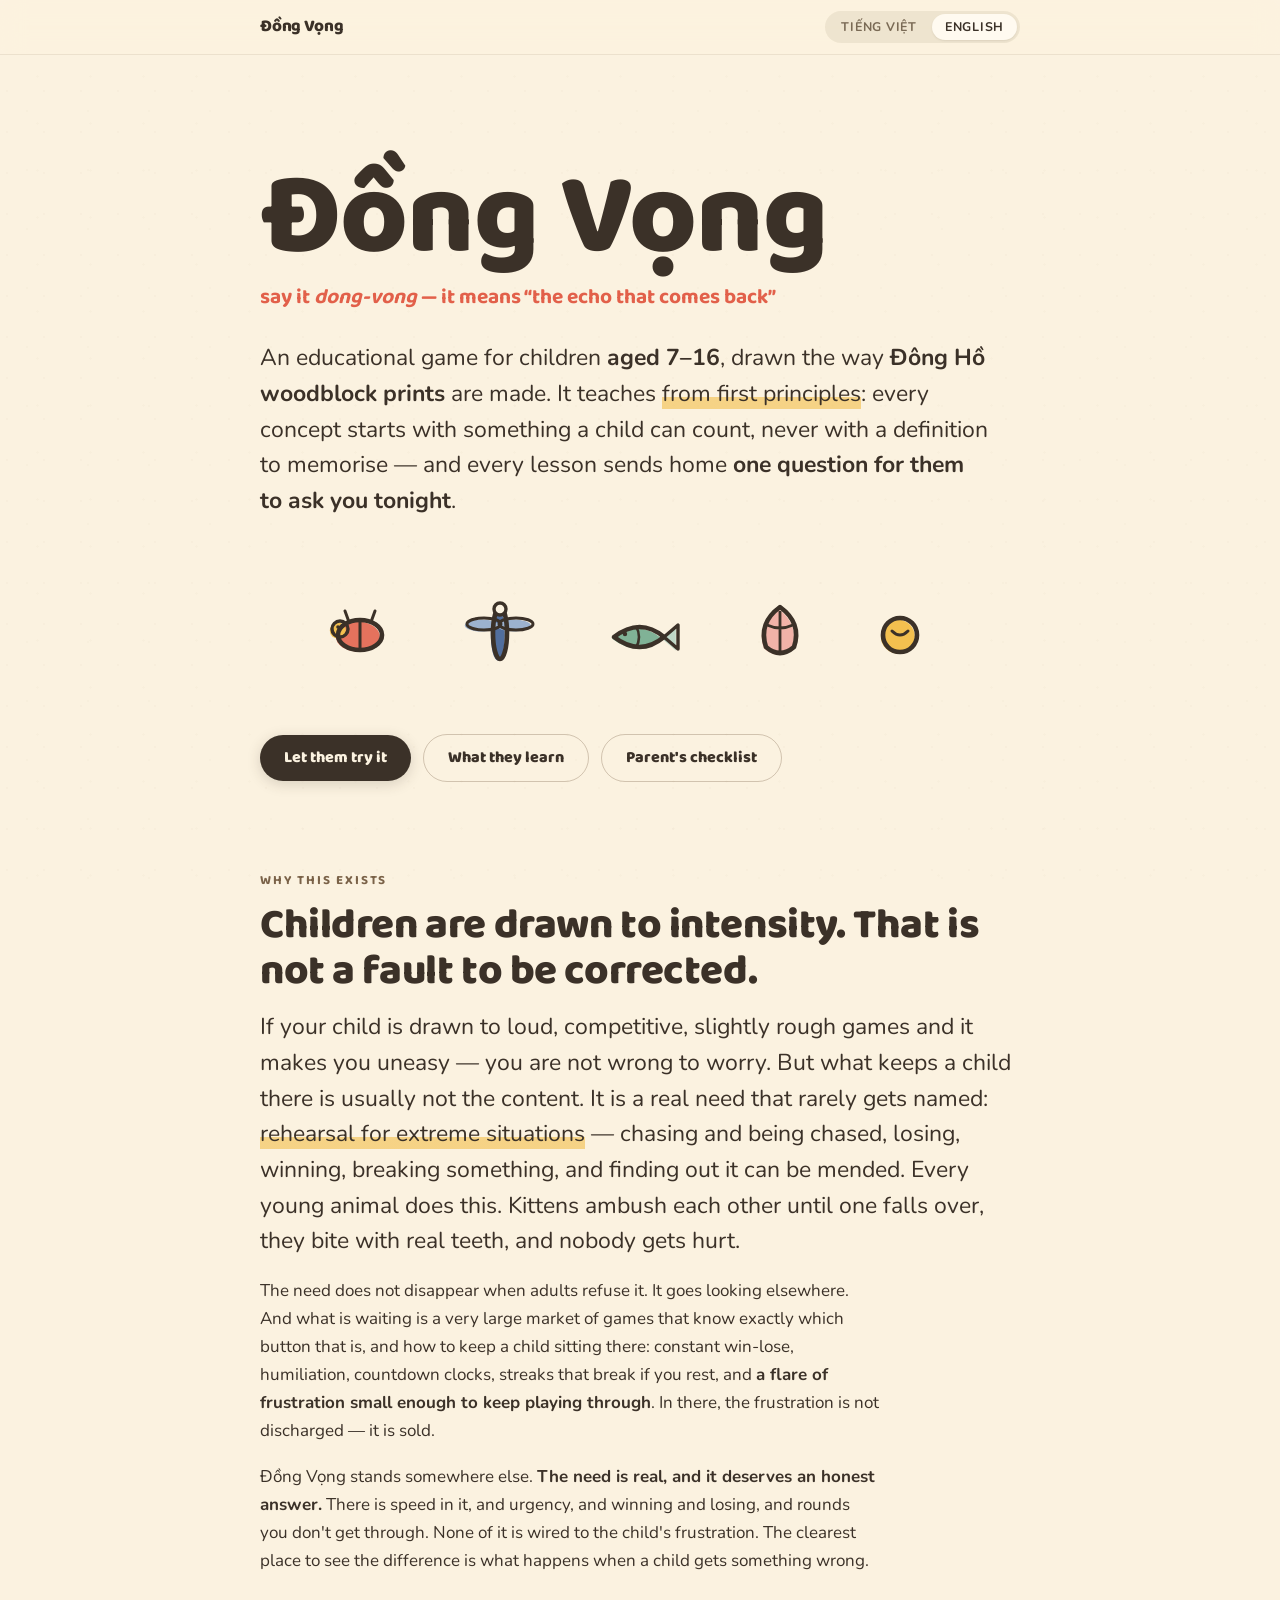
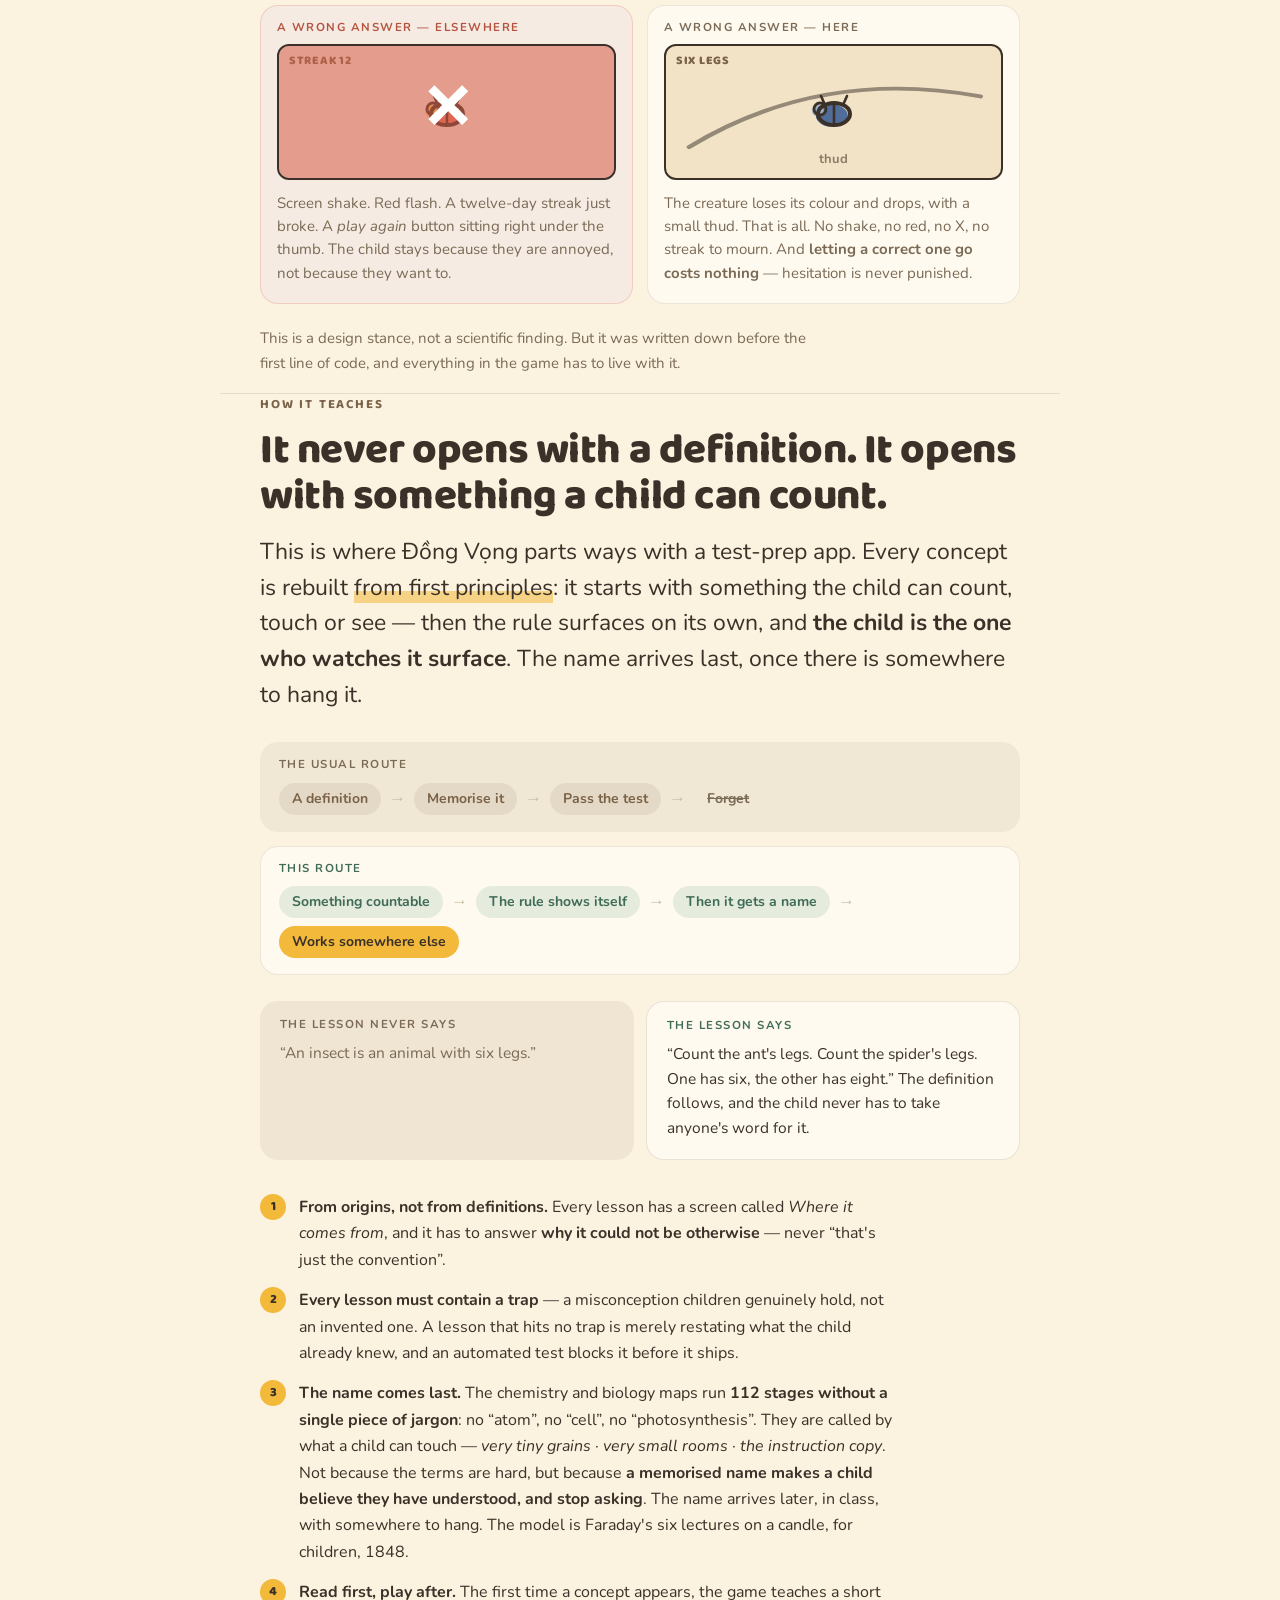
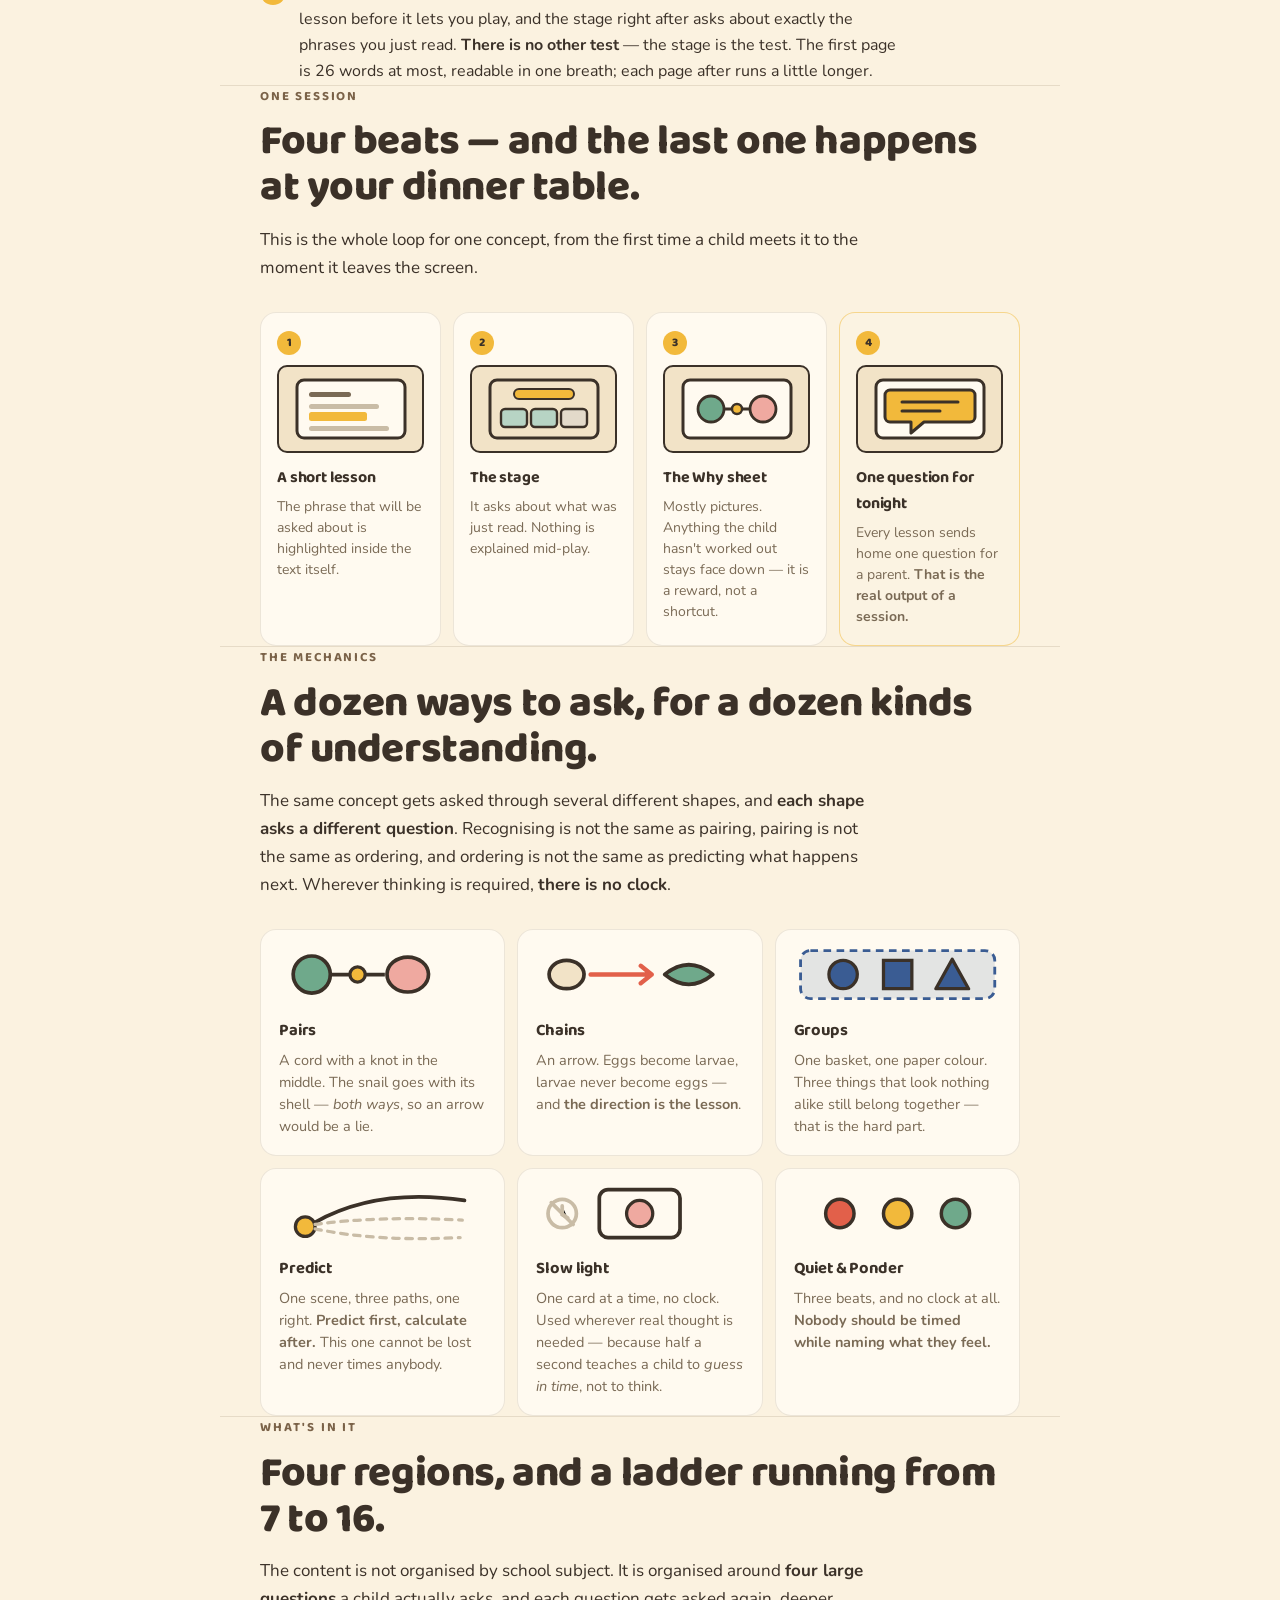
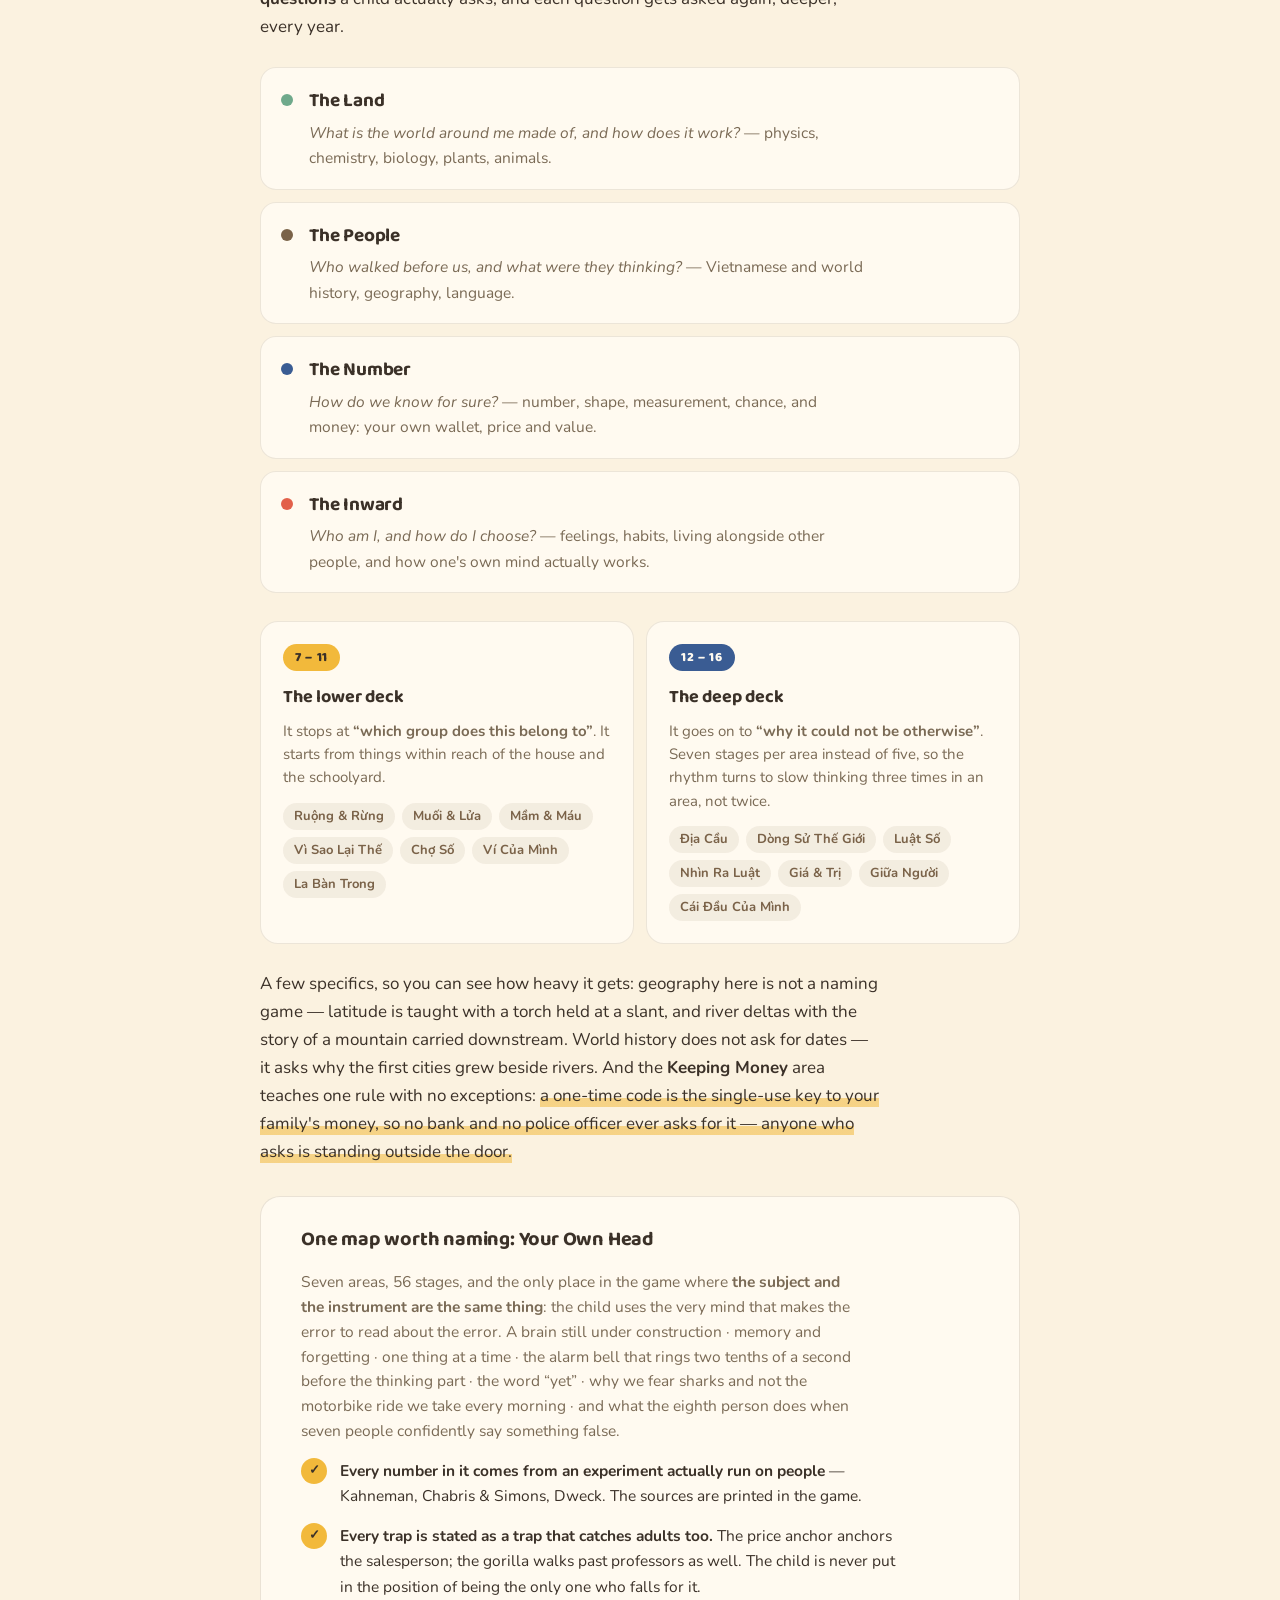
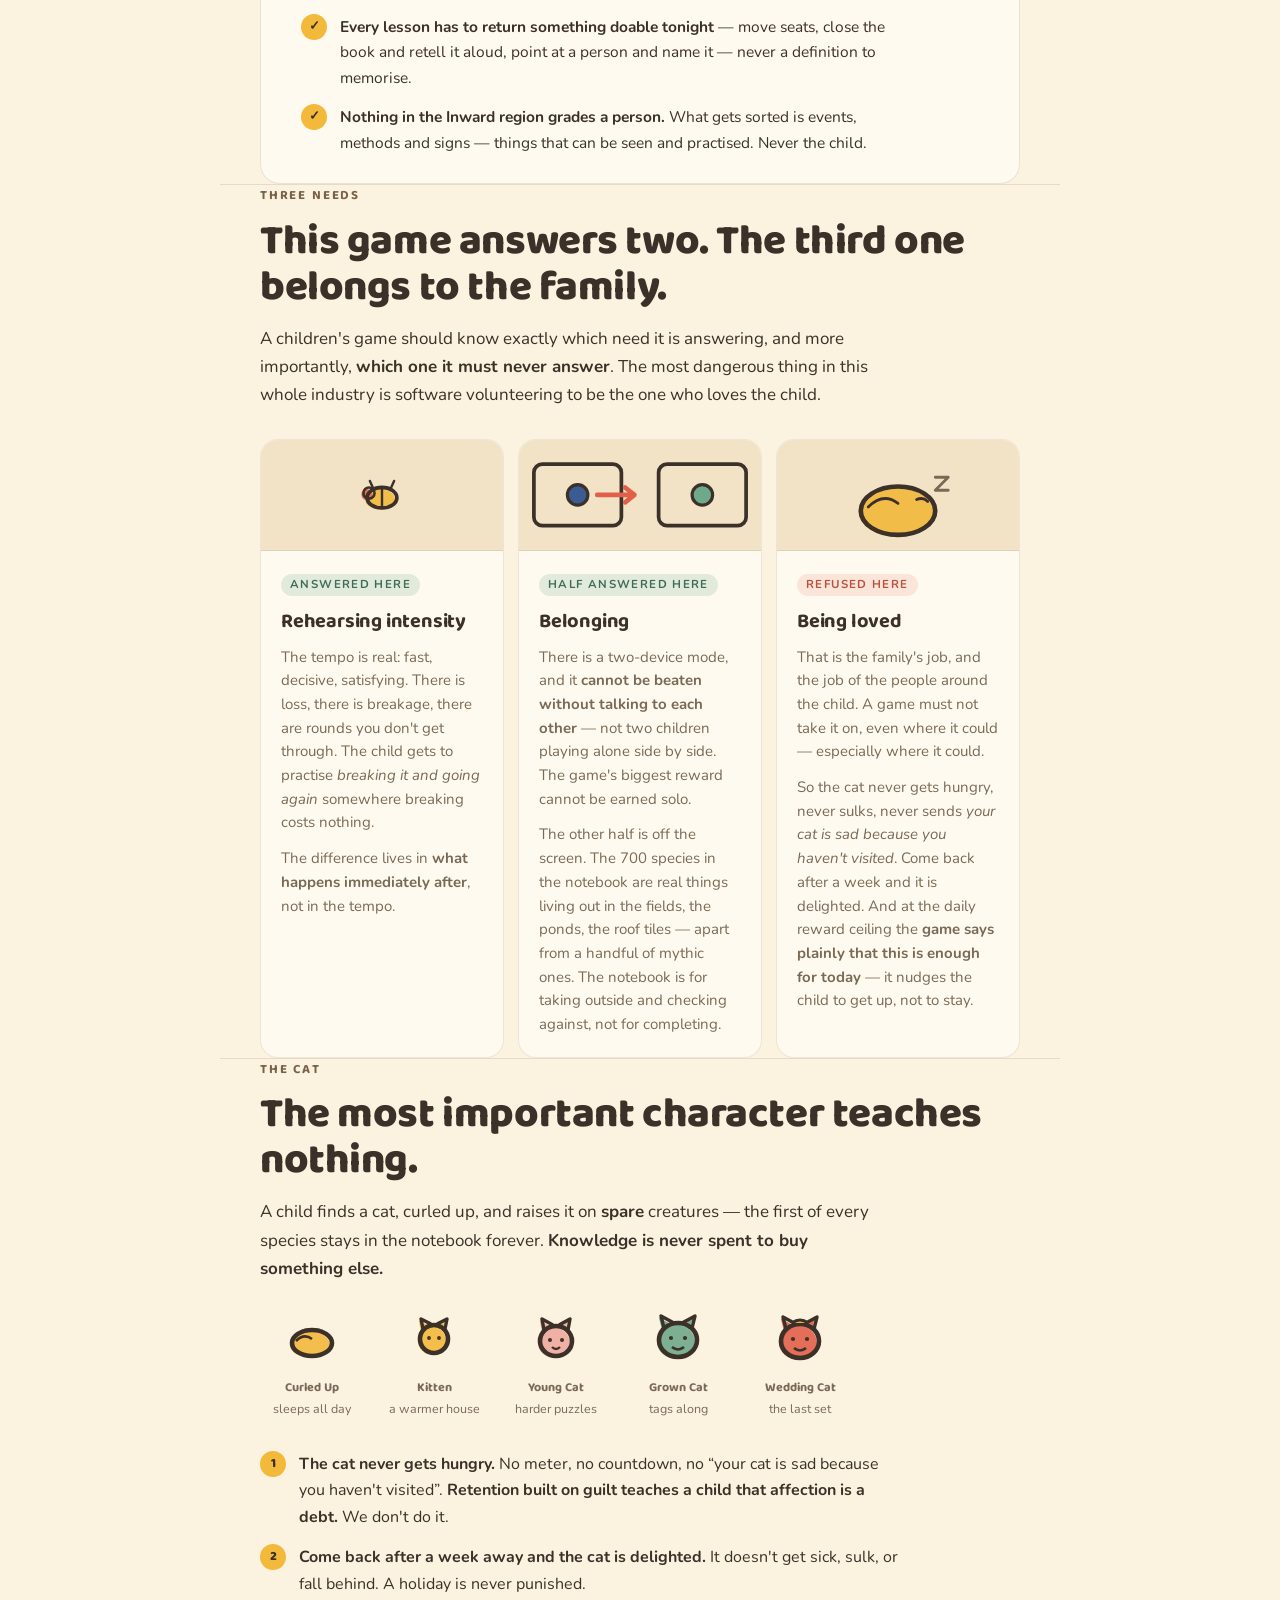
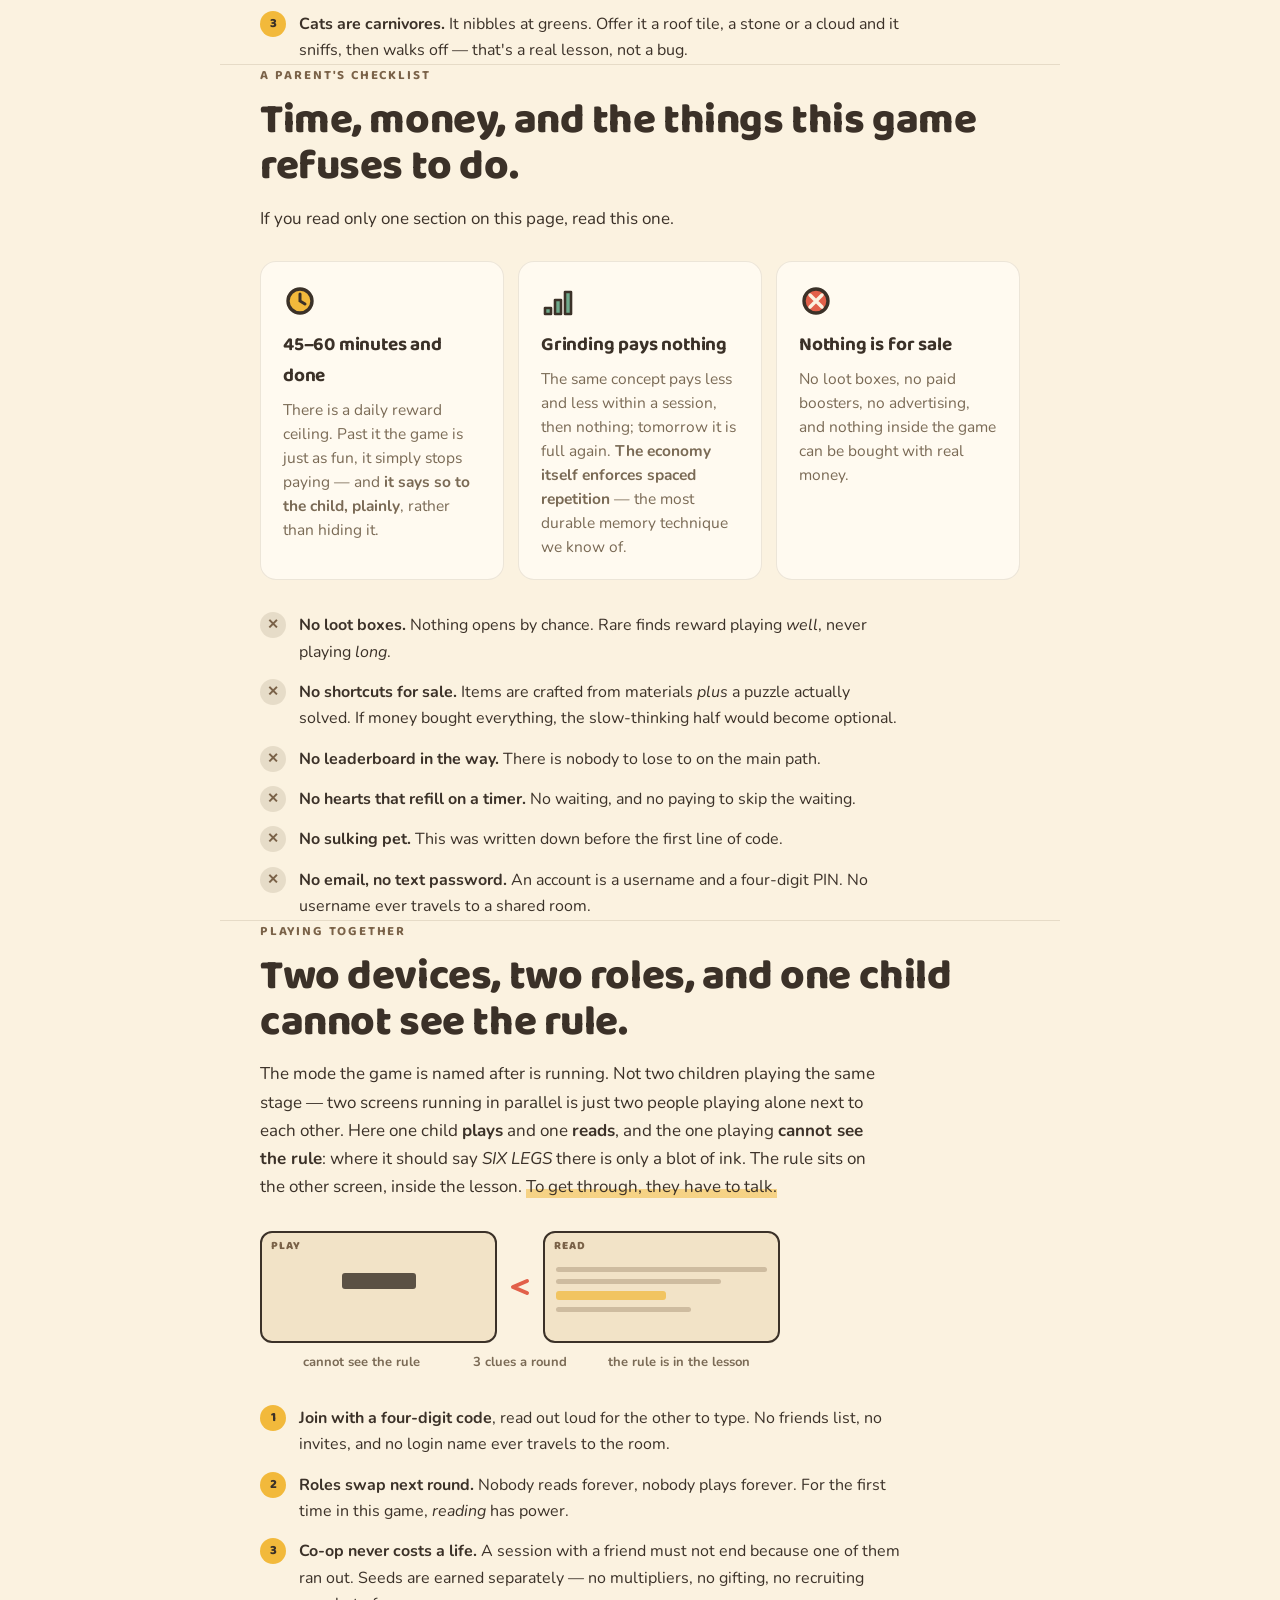
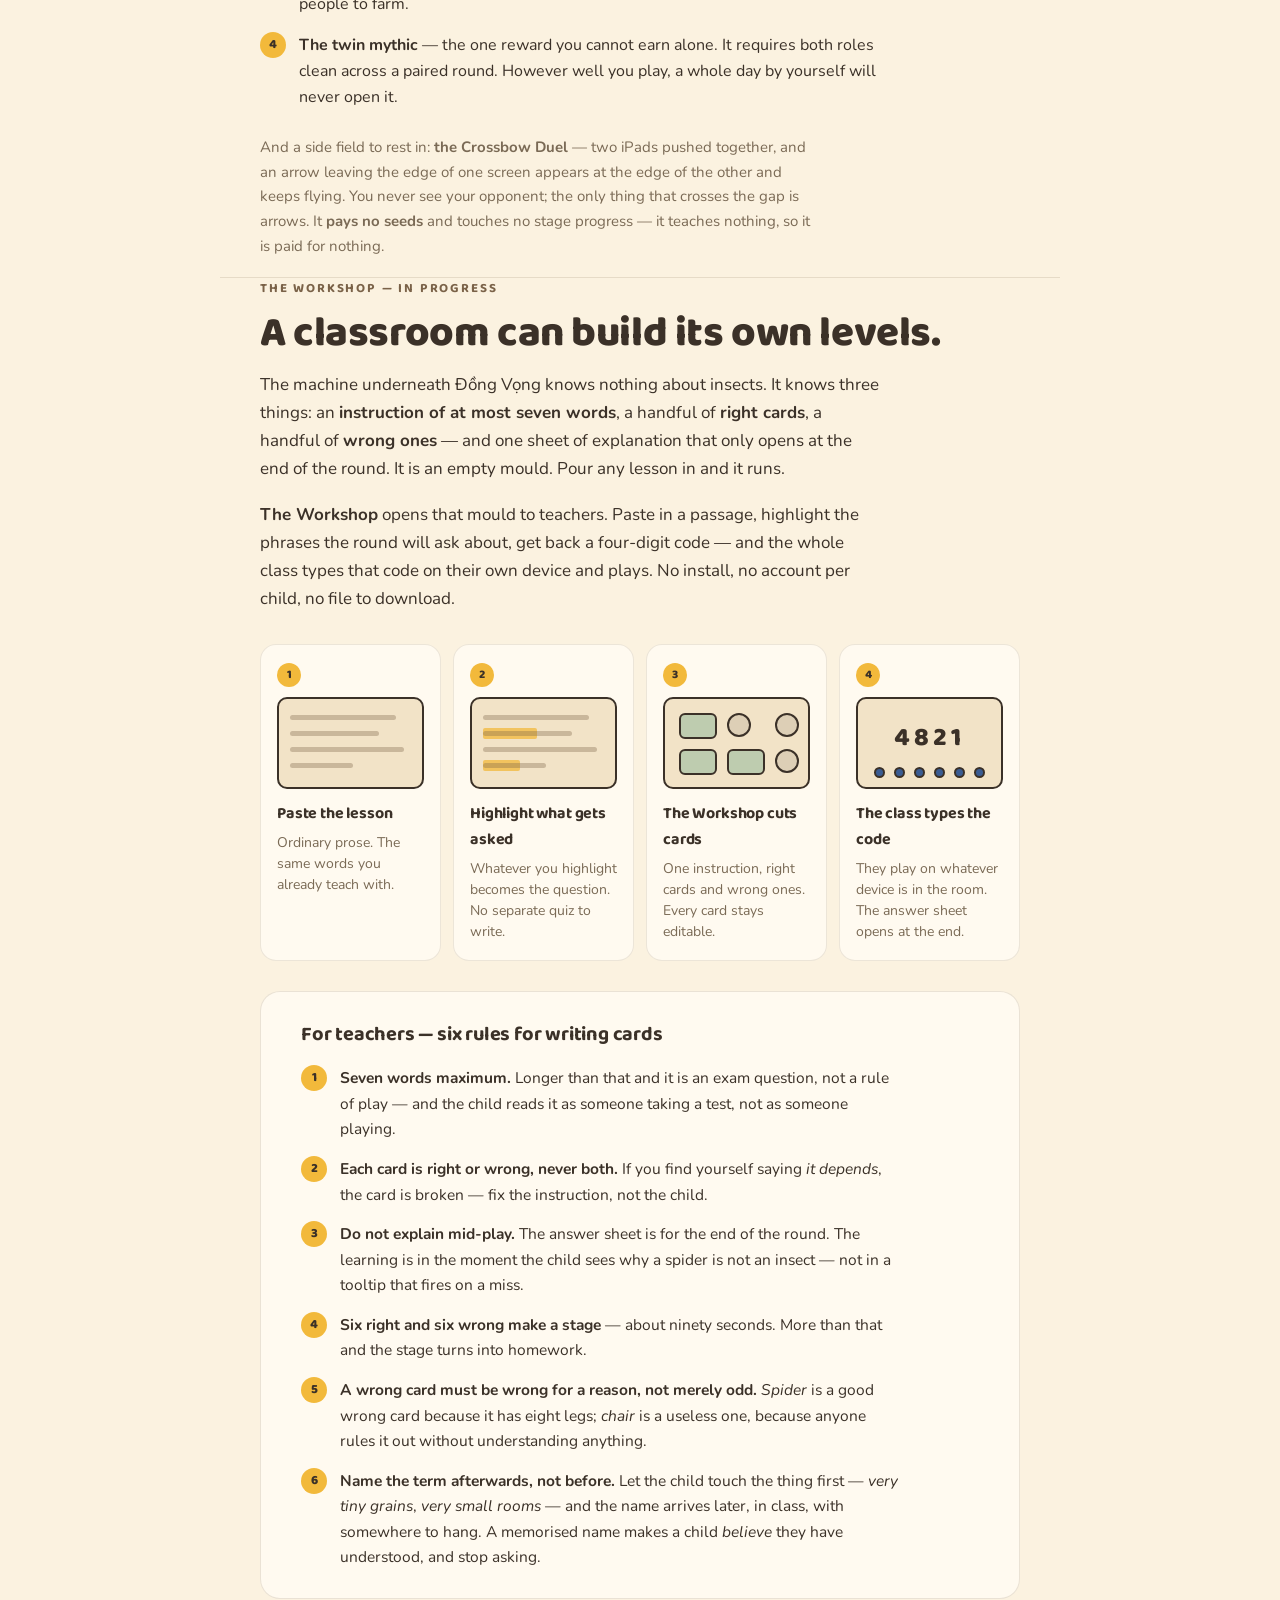
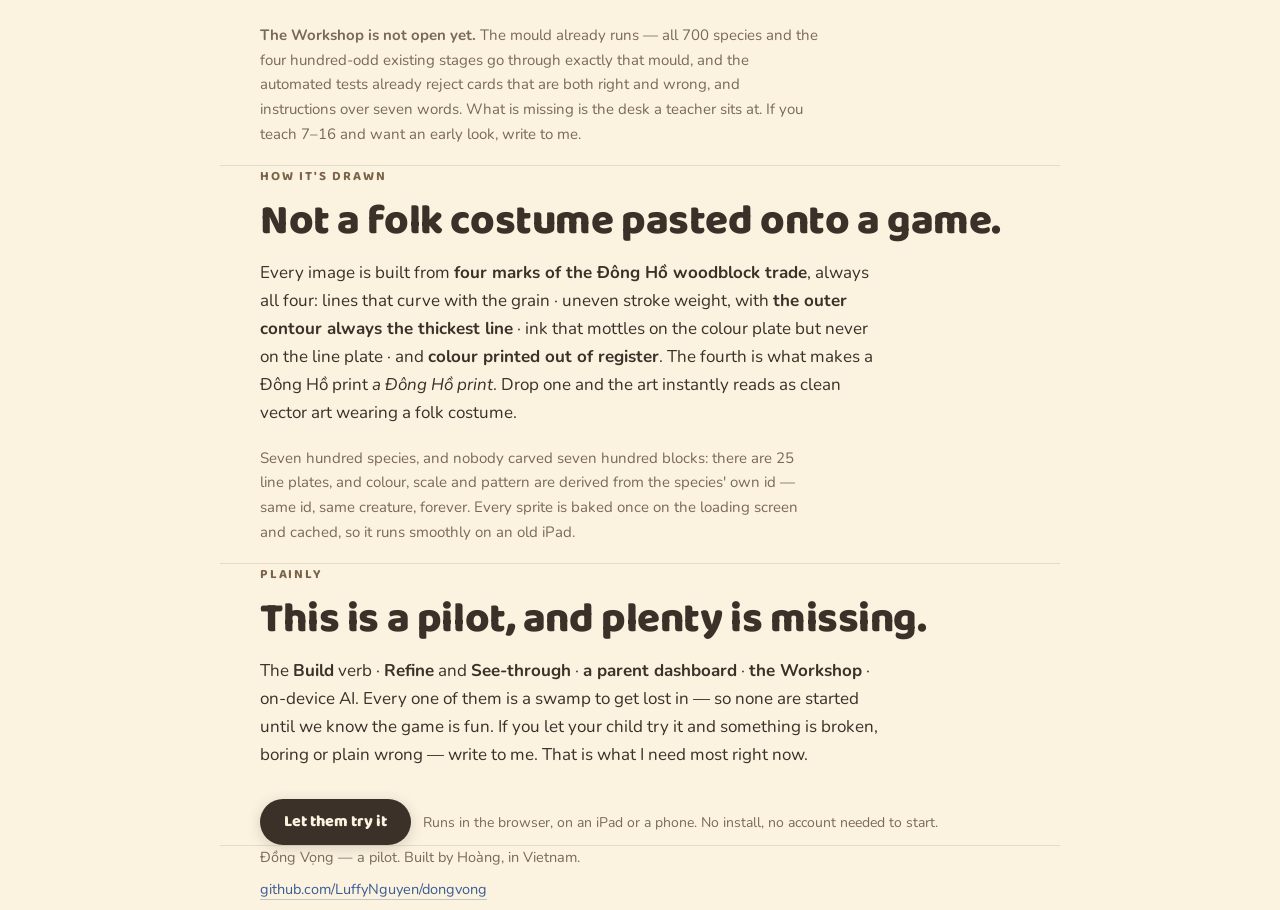
==== commit b9cb03fd: "Bo con so 420 Hat khoi the nhu cau Trang nay noi voi phu huynh, va "420 Hat" la tieng long trong gam" ====
--- a/index.html
+++ b/index.html
@@ -1249,10 +1249,10 @@
           <span class="en block">That is the family's job, and the job of the people around the child. A game must not
           take it on, even where it could — especially where it could.</span></p>
         <p><span class="vi block">Nên con mèo không bao giờ đói, không dỗi, không nhắn <i>mèo đang buồn vì bạn chưa
-          vào</i>. Đi vắng một tuần về thì nó mừng. Và tới trần 420 Hạt thì <b>game nói thẳng là đủ rồi</b> —
+          vào</i>. Đi vắng một tuần về thì nó mừng. Và tới trần thưởng mỗi ngày thì <b>game nói thẳng với trẻ là đủ rồi</b> —
           nó tự nhắc trẻ đứng dậy, thay vì nhắc trẻ ở lại.</span>
           <span class="en block">So the cat never gets hungry, never sulks, never sends <i>your cat is sad because you
-          haven't visited</i>. Come back after a week and it is delighted. And at the 420-seed ceiling the
+          haven't visited</i>. Come back after a week and it is delighted. And at the daily reward ceiling the
           <b>game says plainly that this is enough for today</b> — it nudges the child to get up, not to stay.</span></p>
       </div>
     </div>
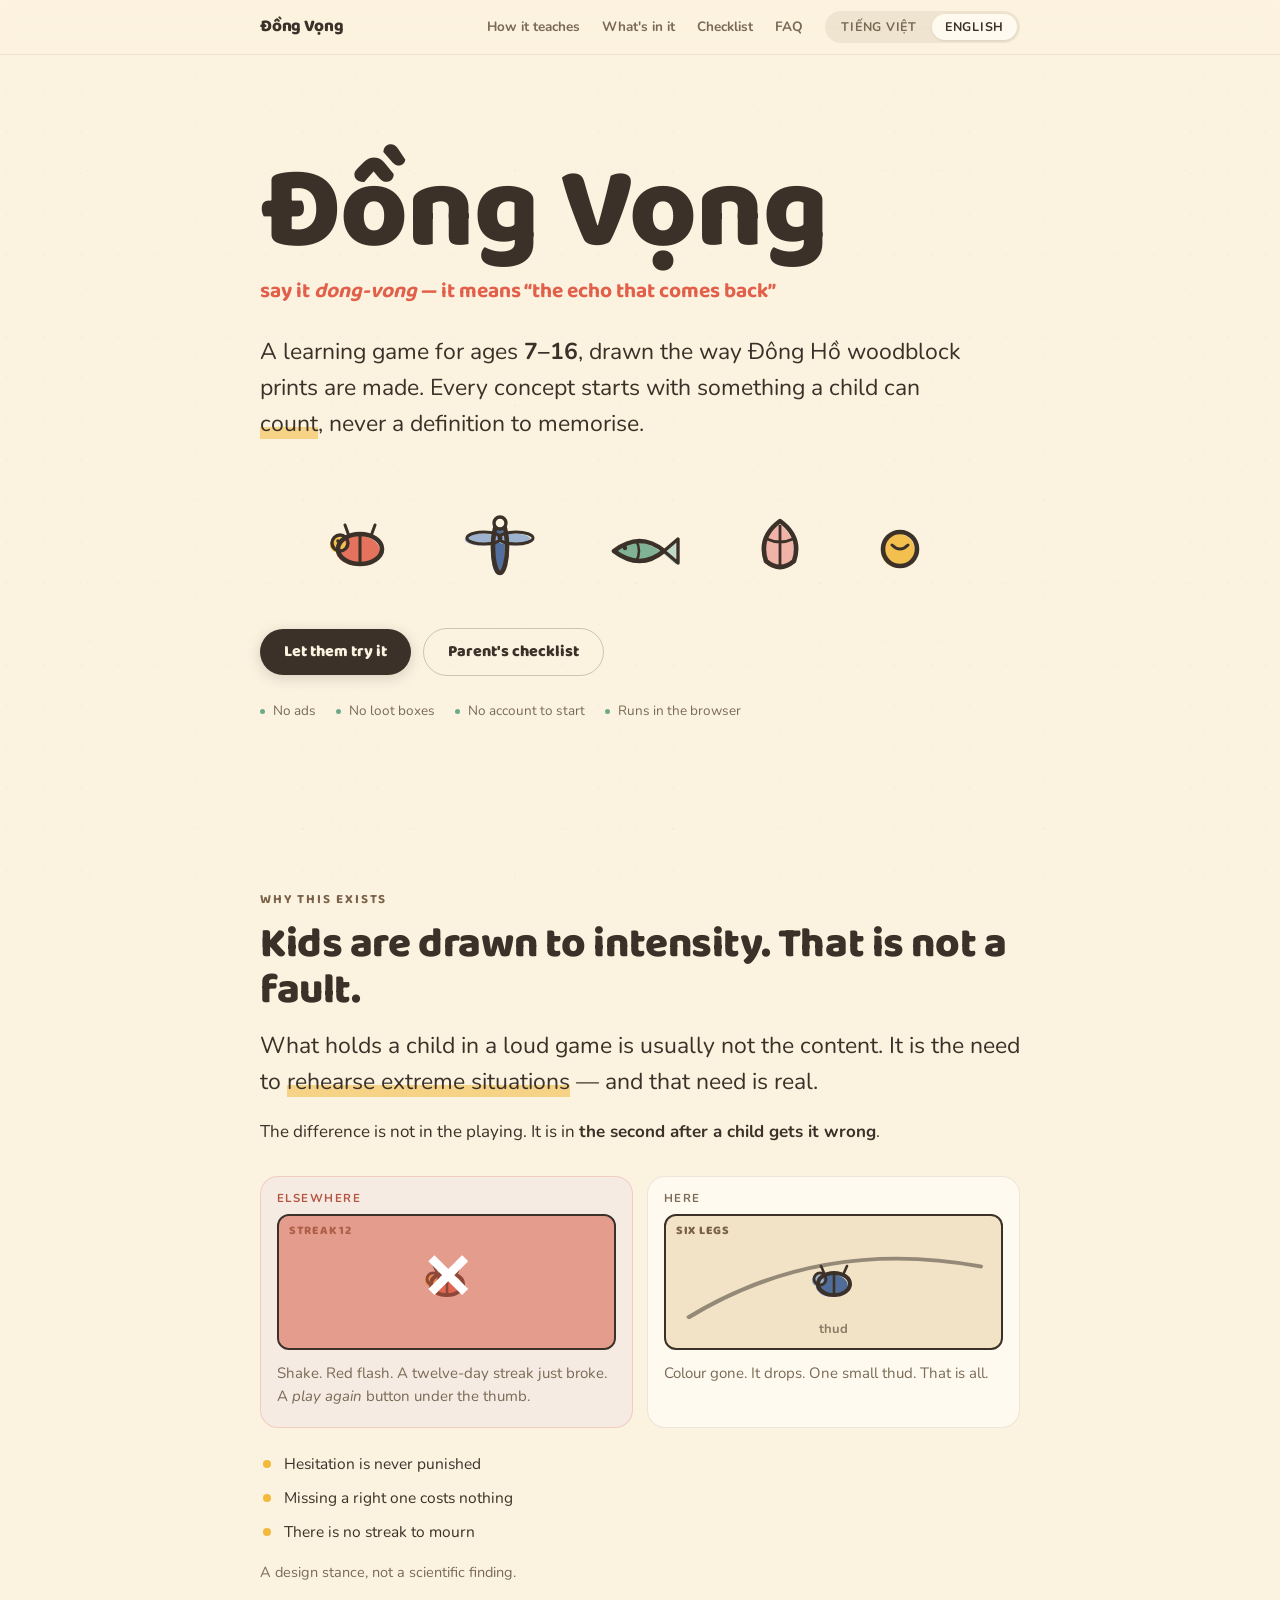
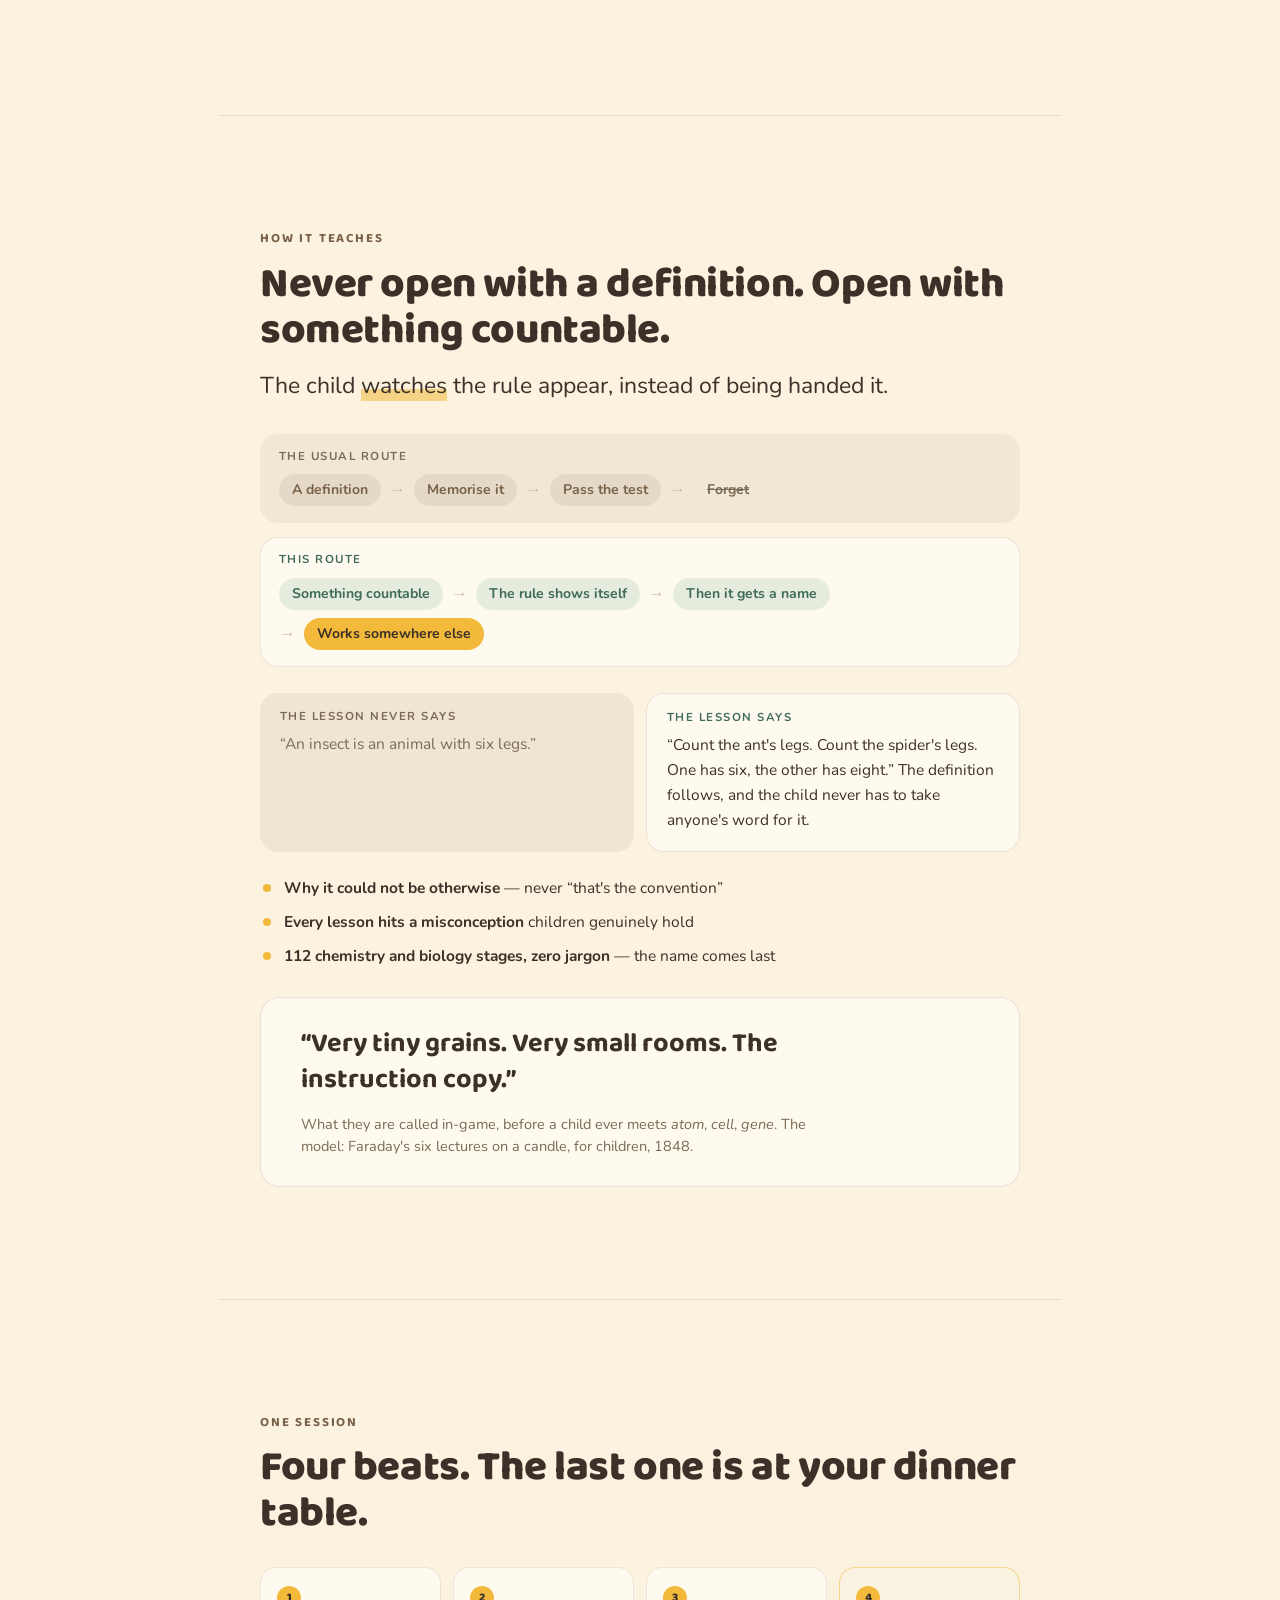
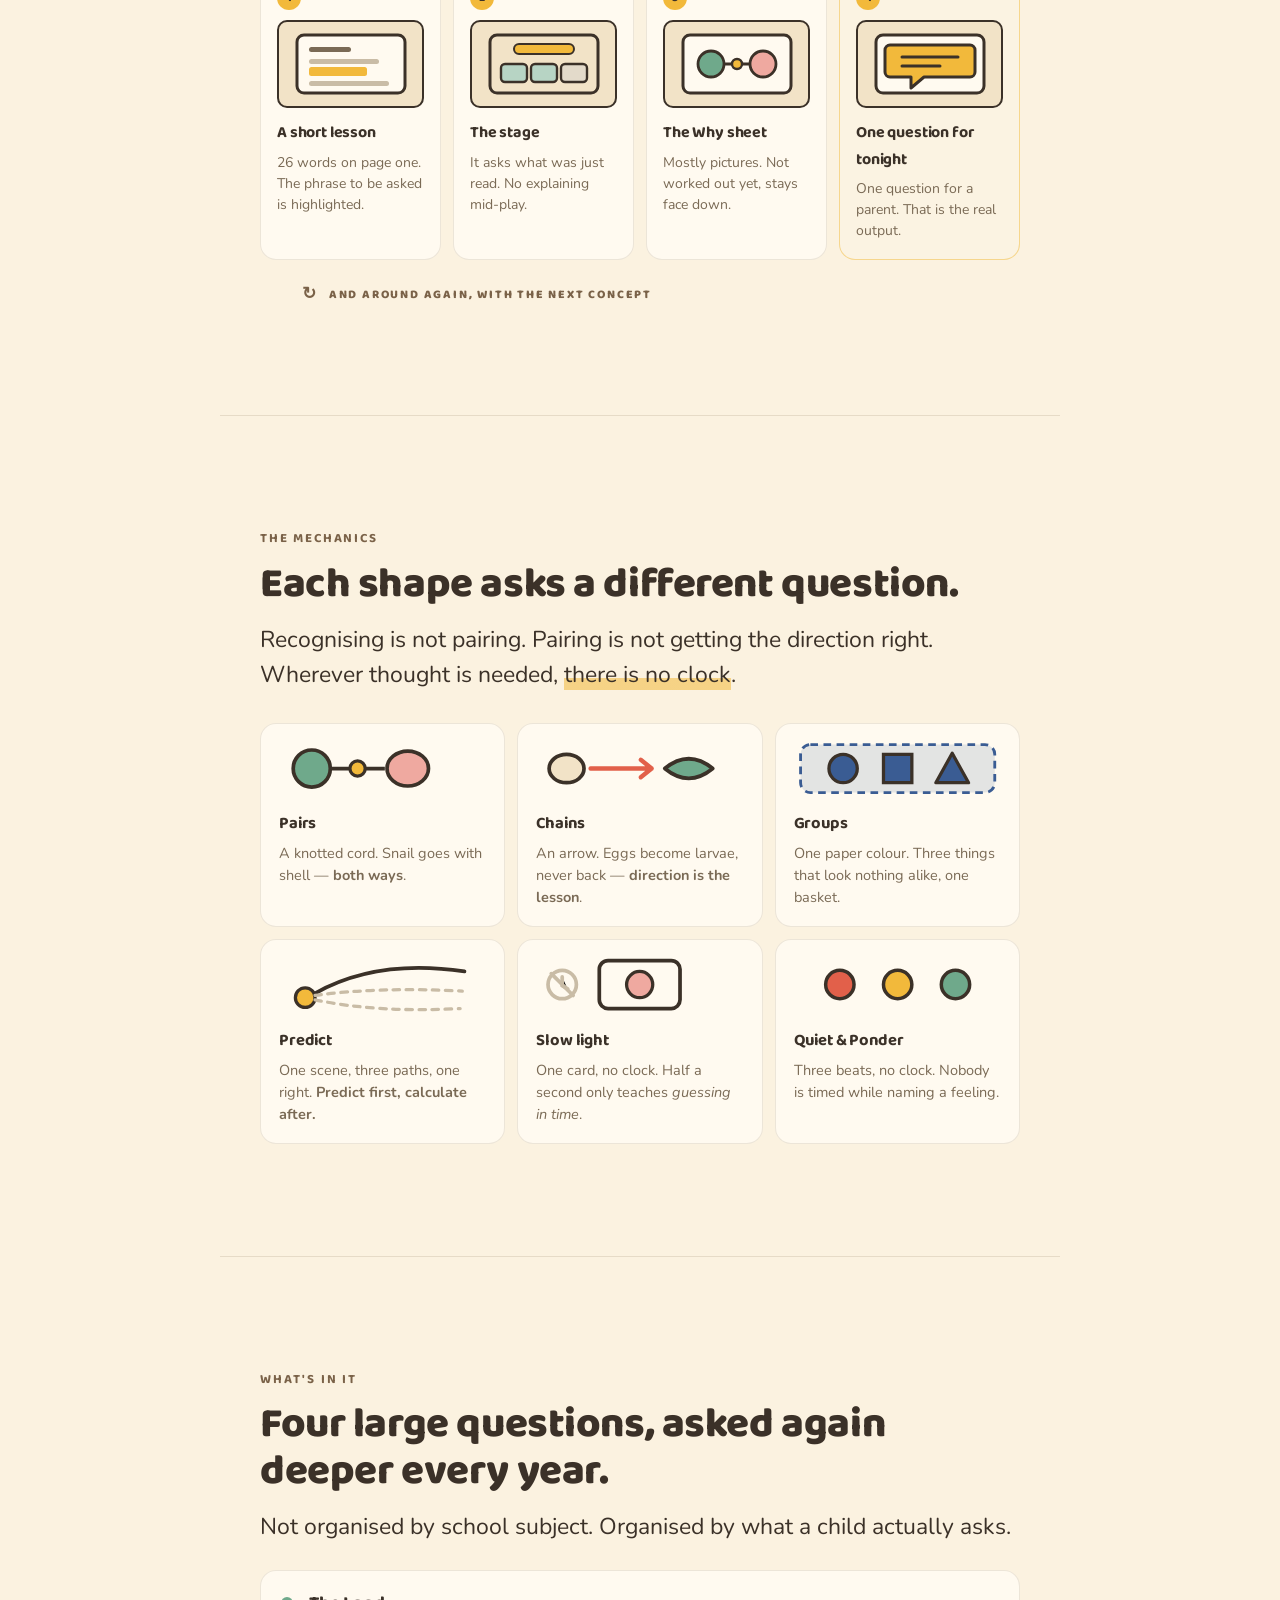
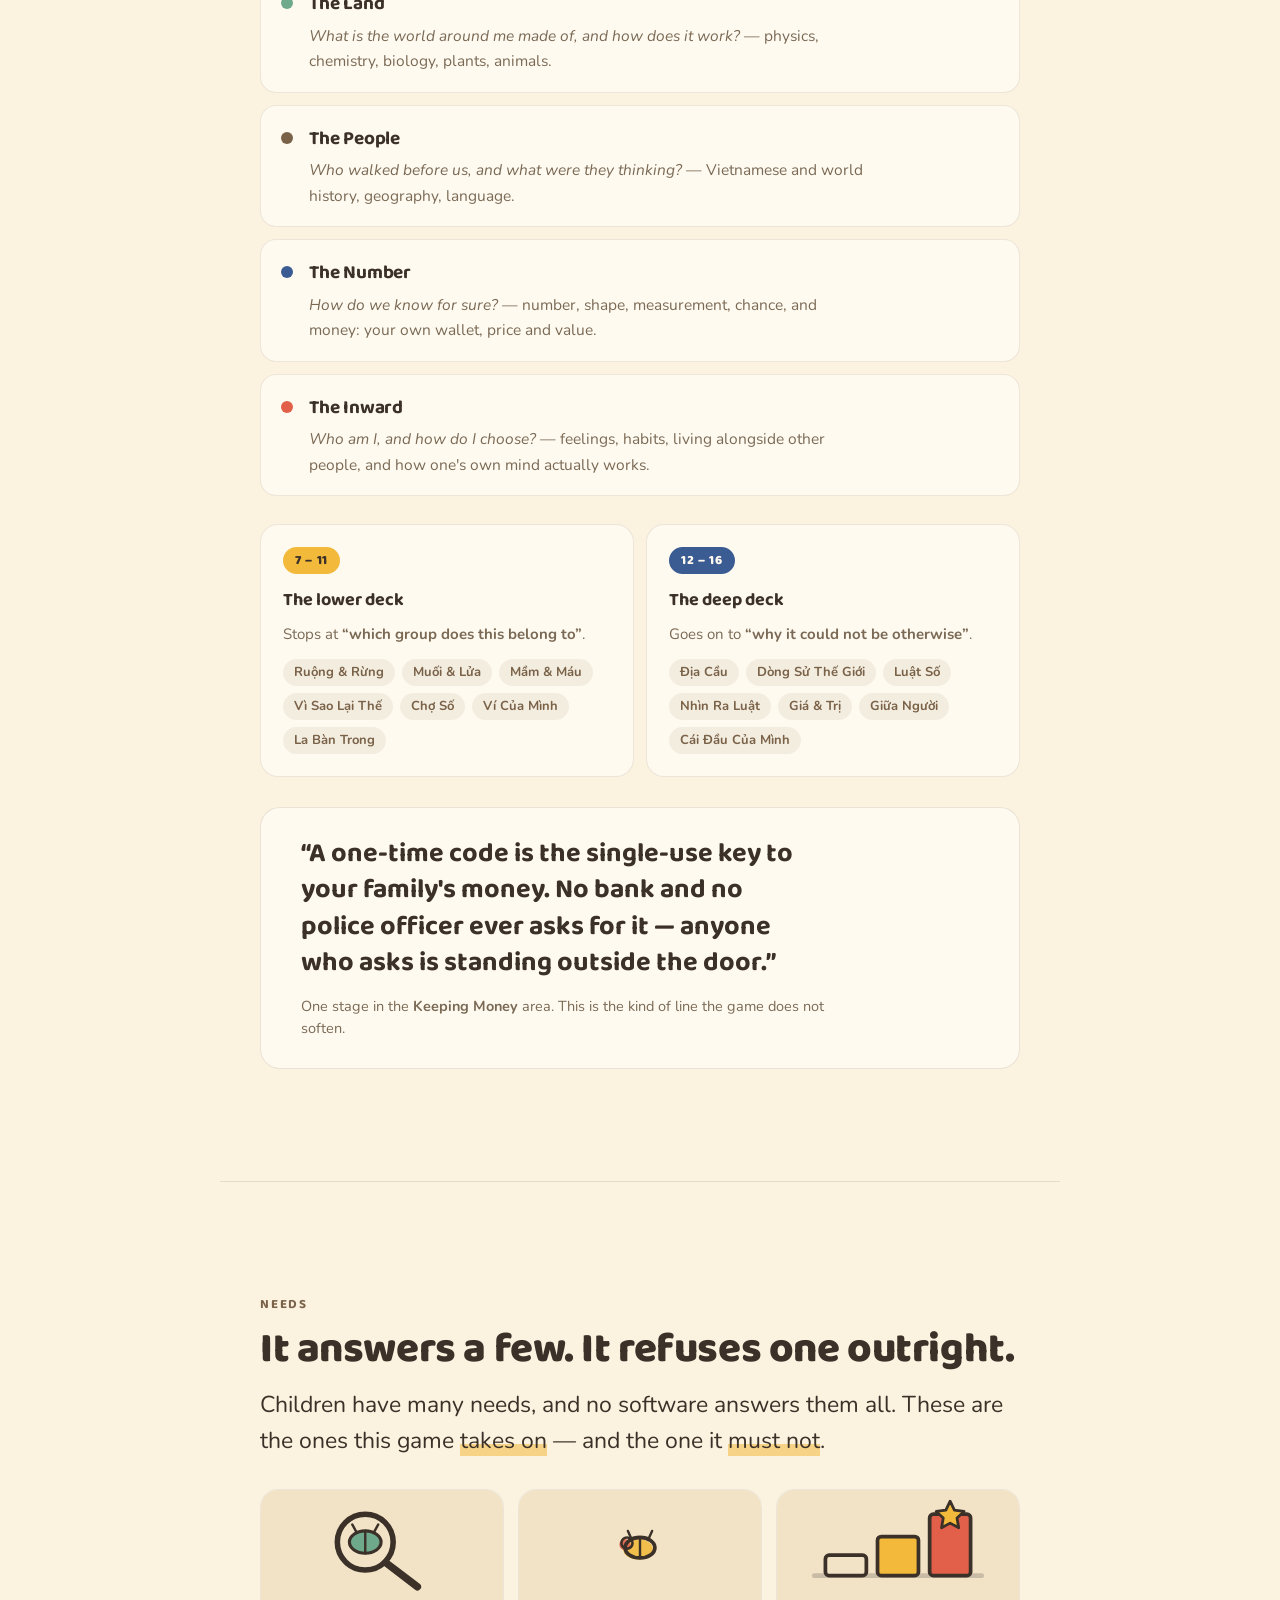
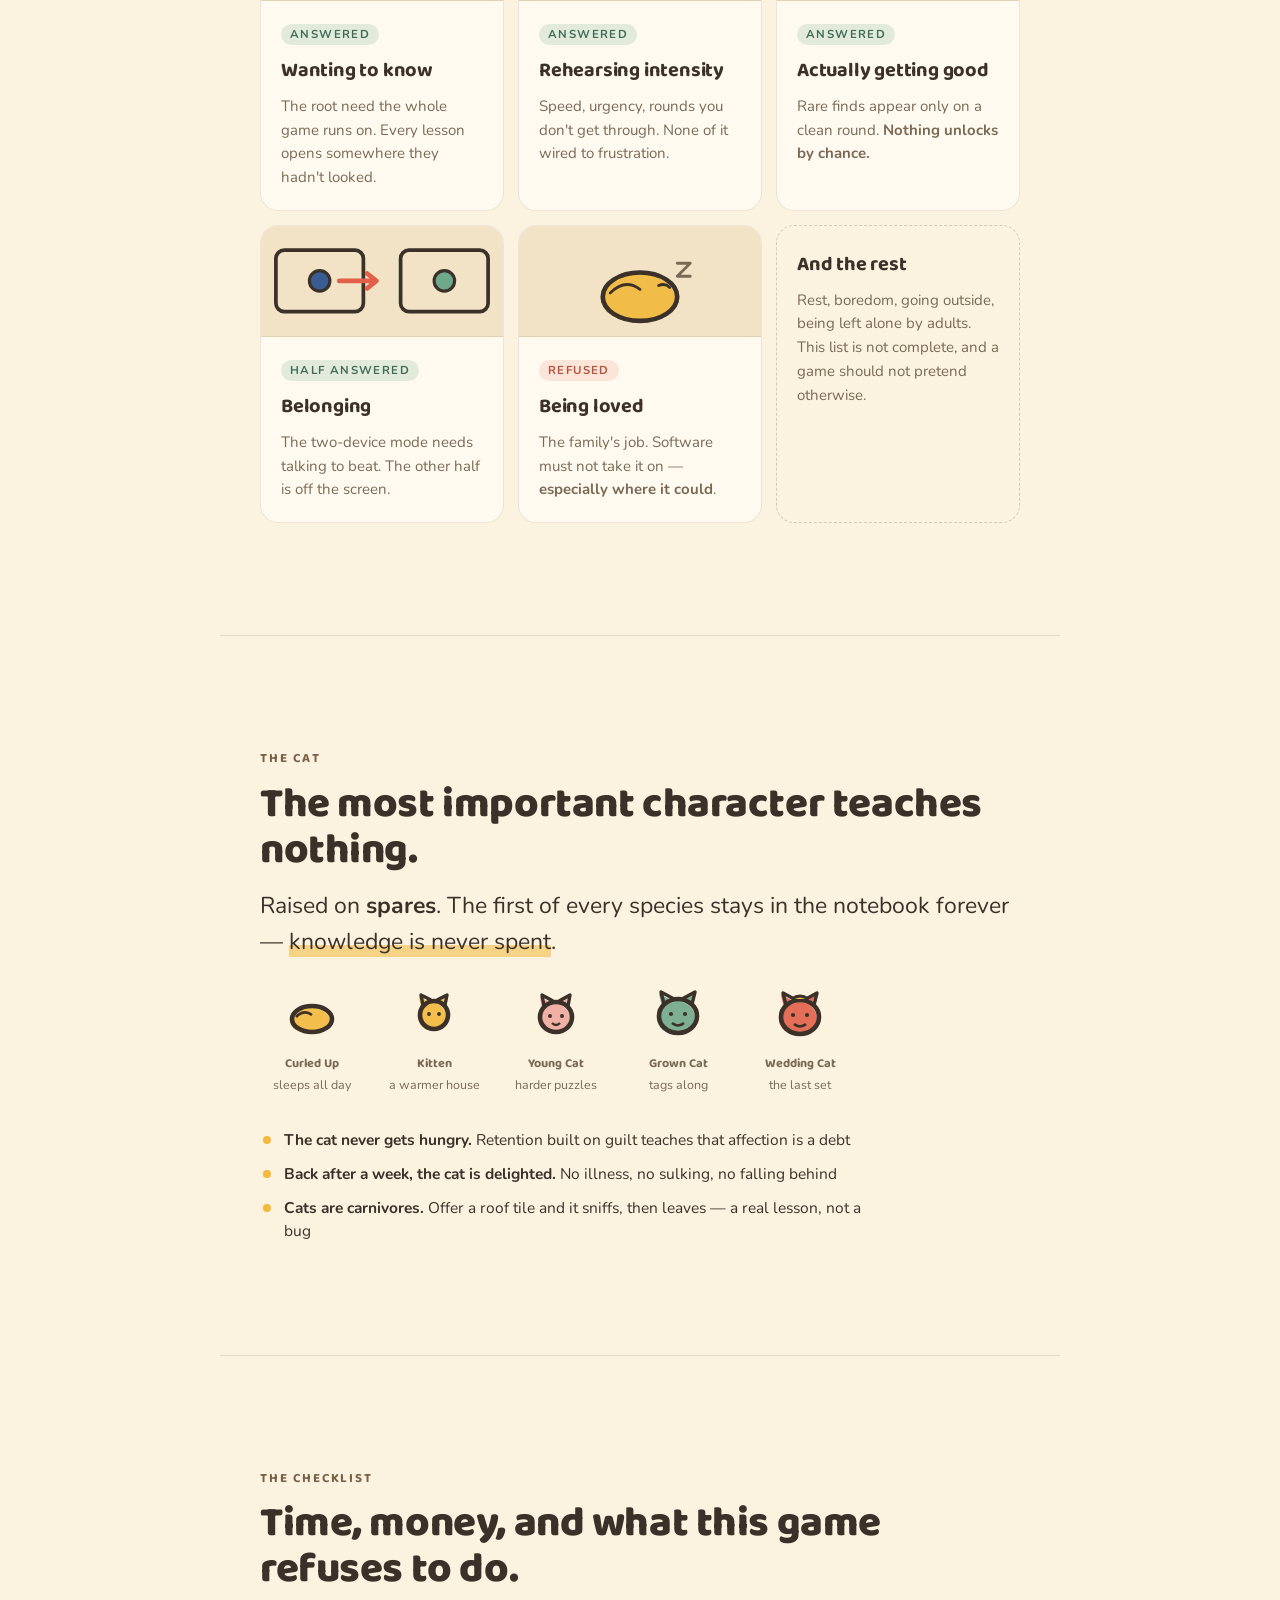
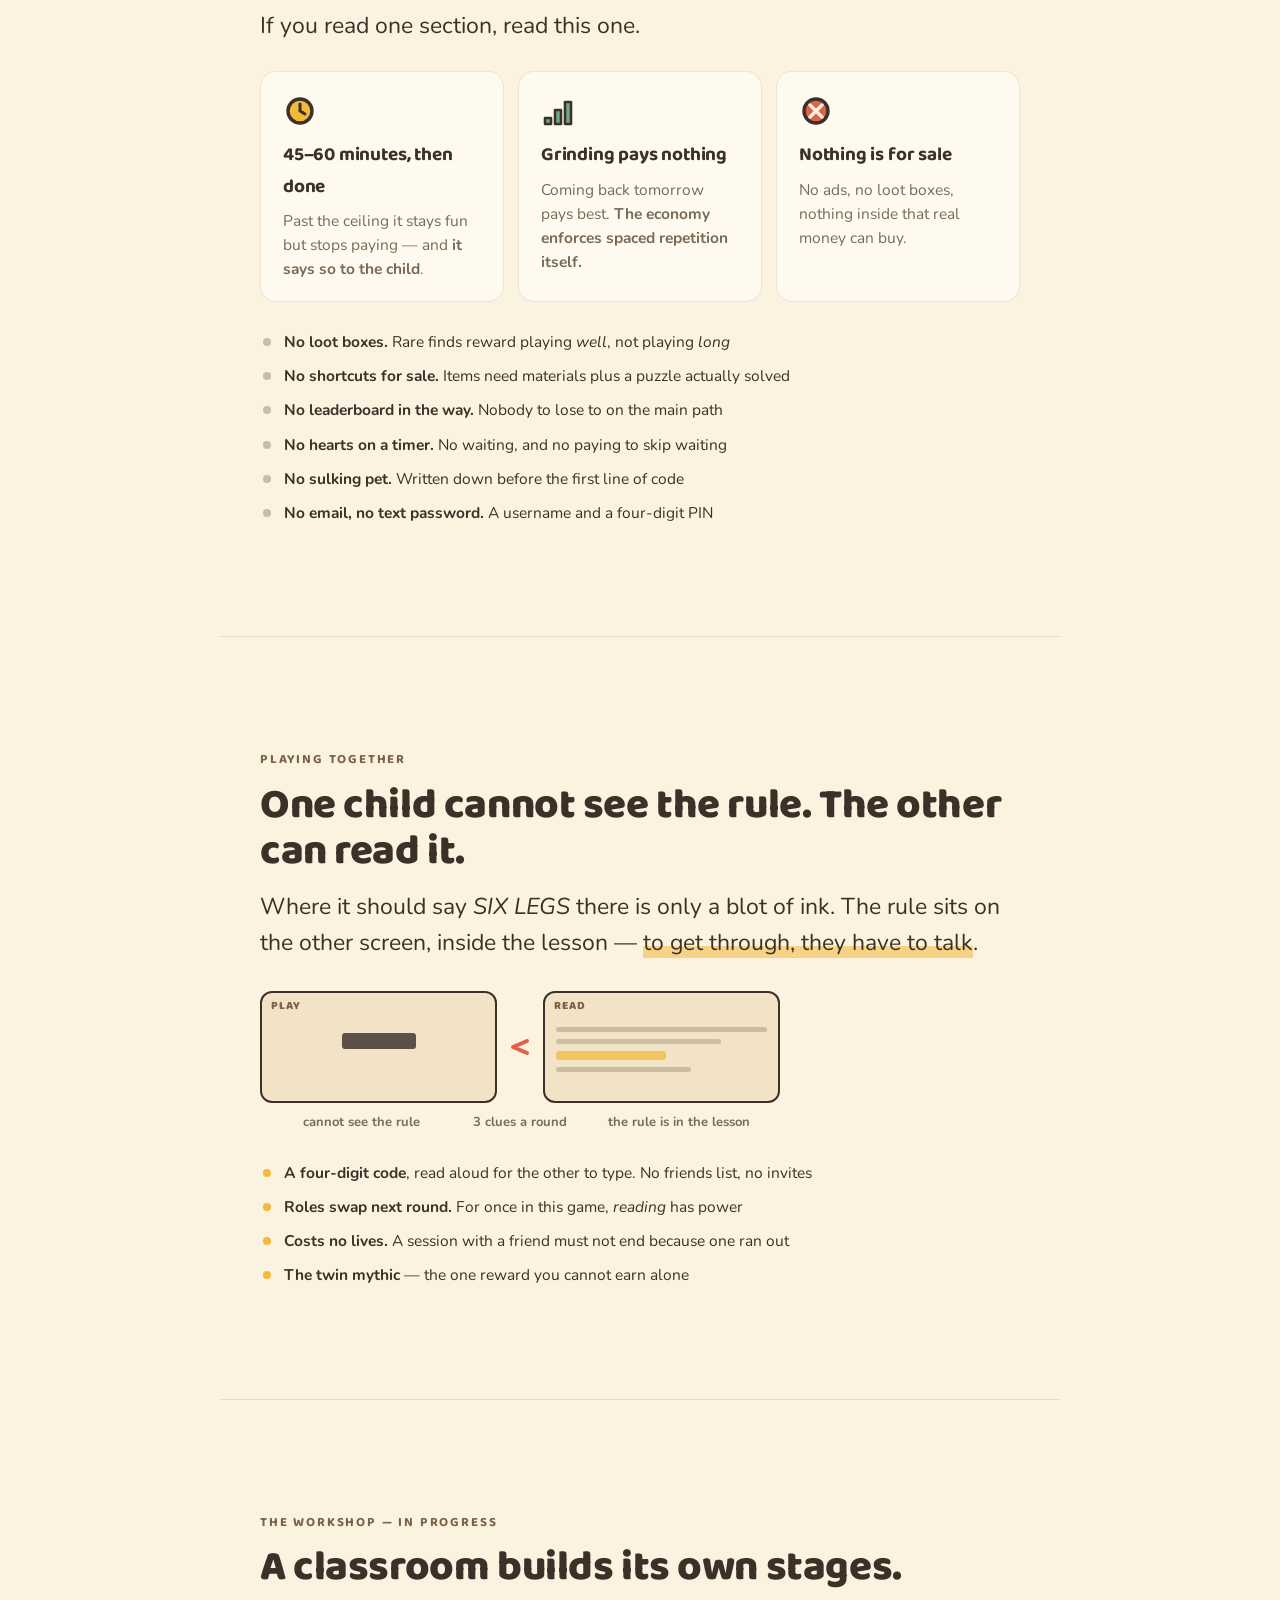
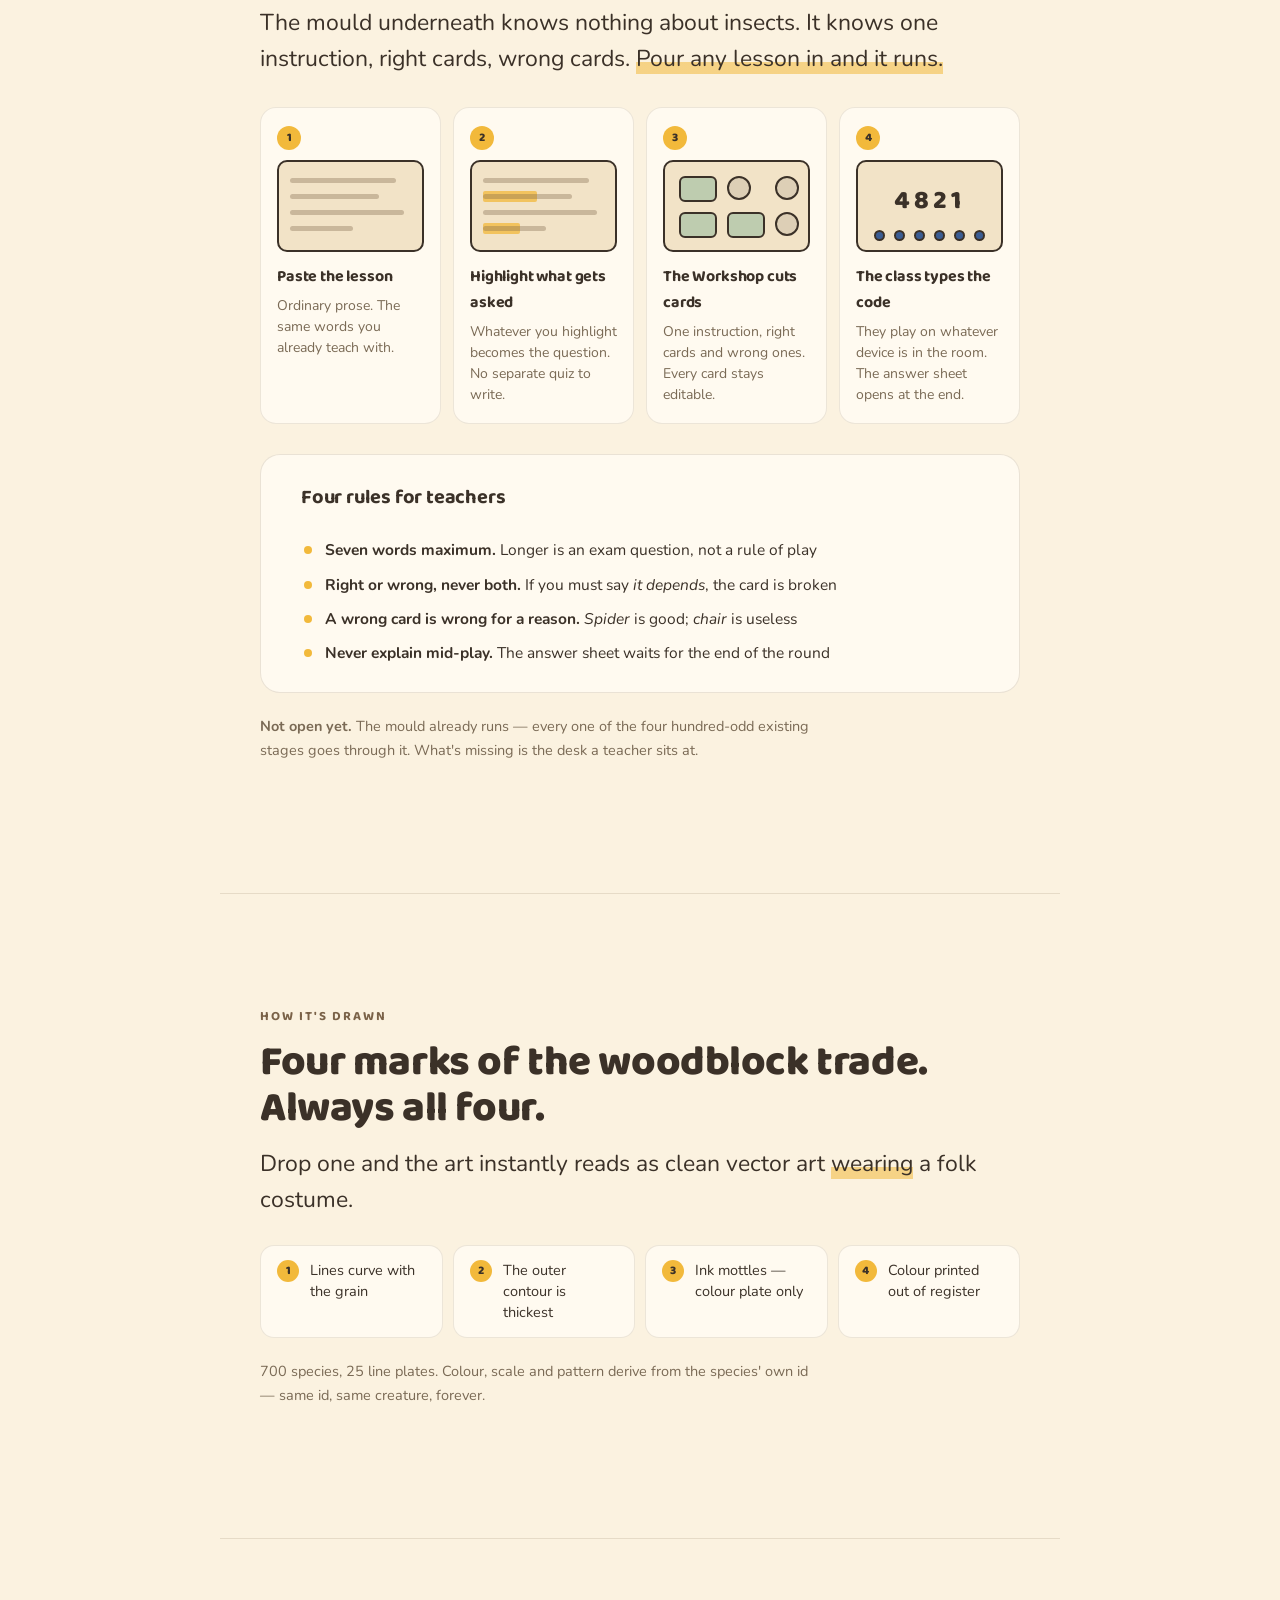
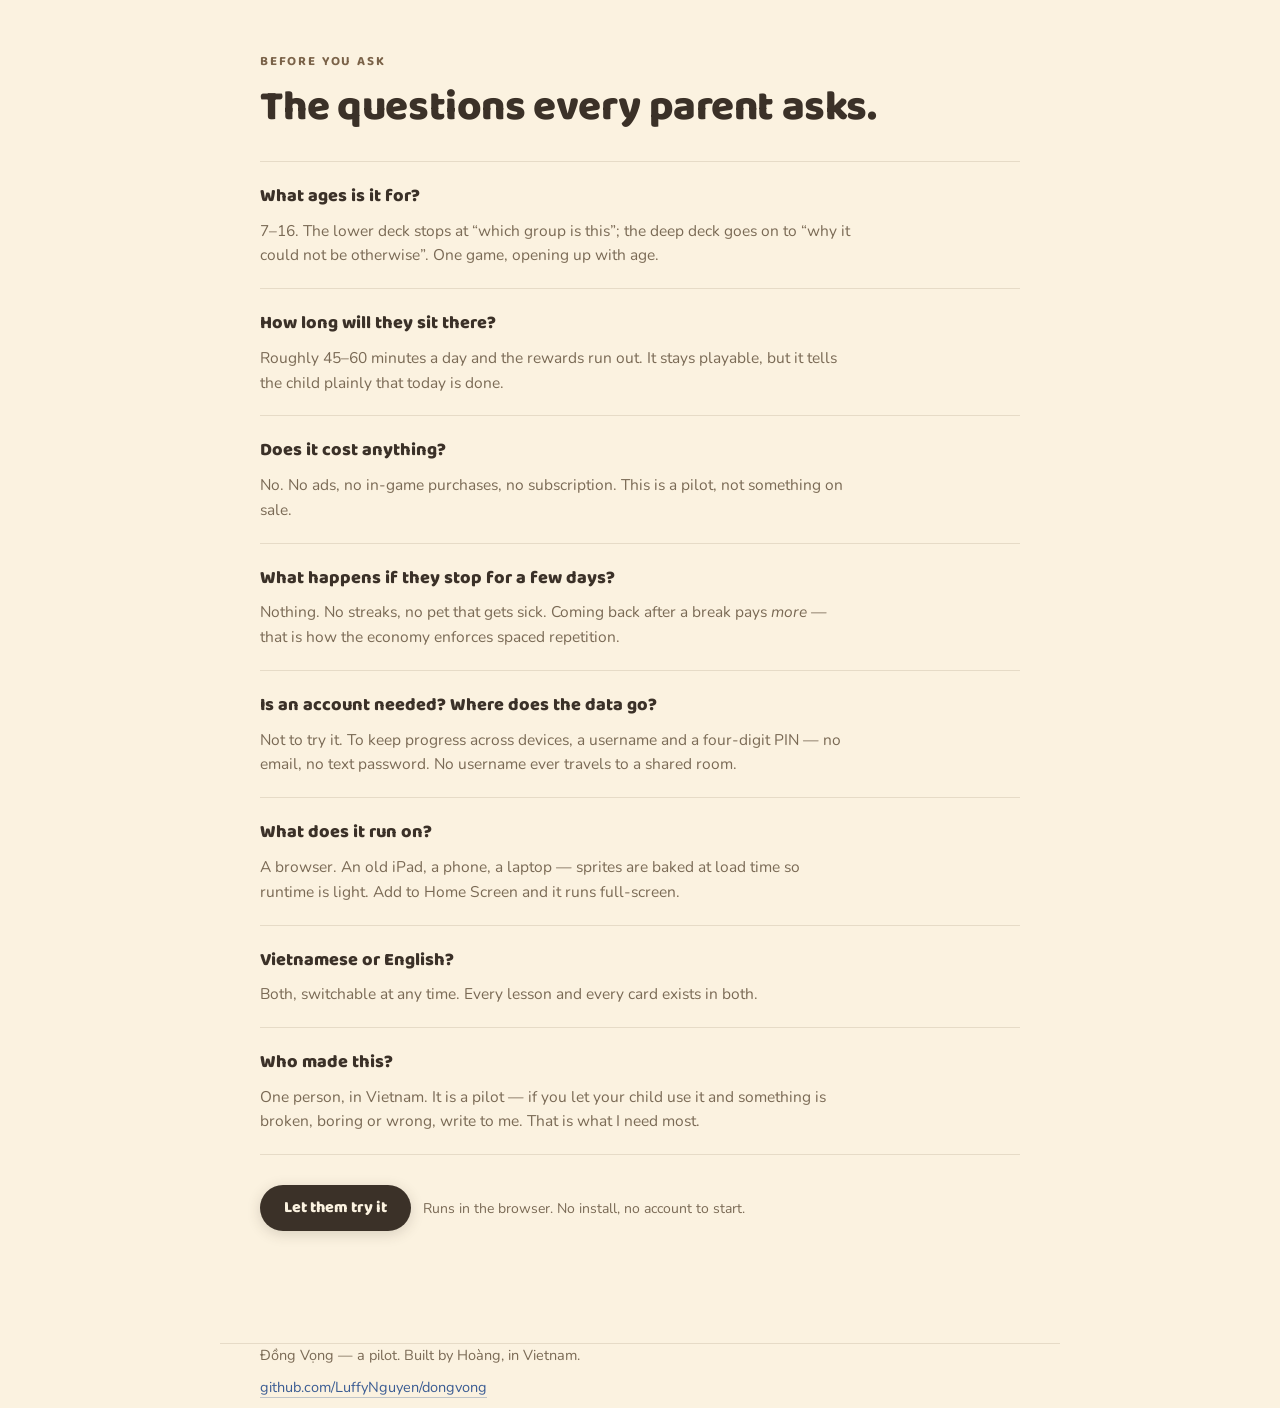
==== commit 75530d70: "Dung lai trang theo nhip mot-cau: cat van xuoi, mo lai khoang tho Ba viec, theo dung thu tu Hoang ne" ====
--- a/index.html
+++ b/index.html
@@ -50,7 +50,11 @@
 
   /* ---------------------------------------------------------- khung */
   .wrap{max-width:840px;margin:0 auto;padding:0 var(--pad)}
-  section{padding:clamp(56px,9vw,104px) 0}
+  /* .wrap dat padding ngang, va no manh hon selector `section` tran - nen dong
+     duoi day phai co ca hai lop chon, khong thi khoang tho doc bi nuot sach.
+     Ca trang da chay nhu the tu dau: cac muc dinh vao nhau, khong mot khoang
+     nghi nao, va no chi lo ra o muc cuoi cung noi khong con muc nao ke tiep. */
+  section.wrap{padding-top:clamp(64px,9vw,112px);padding-bottom:clamp(64px,9vw,112px)}
   section + section{border-top:1px solid rgba(122,98,72,.16)}
 
   h1,h2,h3{font-family:var(--display);font-weight:800;letter-spacing:-.01em;margin:0}
@@ -84,14 +88,16 @@
   .toggle button[aria-pressed="true"]{background:var(--giay);color:var(--ink);box-shadow:0 1px 2px rgba(59,49,40,.1)}
 
   /* ---------------------------------------------------------- hero */
-  .hero{padding-top:clamp(56px,11vw,110px);padding-bottom:clamp(48px,8vw,88px)}
+  /* muc dau tien da tu co padding-top roi, nen man dau khong can day them */
+  .hero{padding-top:clamp(52px,10vw,104px);padding-bottom:clamp(20px,3vw,36px)}
   .hero h1{margin-bottom:8px}
   .hero .say{
     font-family:var(--display);font-weight:700;font-size:clamp(17px,2.6vw,21px);
     color:var(--vang);margin-bottom:26px
   }
   .hero .lede{max-width:52ch}
-  .flock{margin:38px 0 0;overflow:visible}
+  .flock{margin:30px 0 0;overflow:visible}
+  .hero .ctas{margin-top:10px}
 
   /* ---------------------------------------------------------- the */
   .cards{display:grid;gap:14px;grid-template-columns:repeat(auto-fit,minmax(230px,1fr));margin-top:28px}
@@ -515,6 +521,7 @@
   }
   .path.live .tag{color:#3F6B57}
   .track{display:flex;flex-wrap:wrap;align-items:center;gap:8px}
+  .track .seg{display:inline-flex;align-items:center;gap:8px}
   .pt{
     font:700 14px/1 var(--sans);padding:9px 13px;border-radius:999px;
     background:rgba(122,98,72,.1);color:var(--go)
@@ -605,6 +612,93 @@
       9%,86%{opacity:1;transform:none}
       96%,100%{opacity:0;transform:translateY(9px)}}
   }
+
+  /* ============================================================ THEM VAO (3)
+     Nhip trinh bay: mot nhan nho · mot cau khang dinh · MOT cau do · roi hinh.
+     Moi thu dai hon the deu bi cat o ban nay. */
+
+  /* ---------------------------------------------------------- thanh dieu huong */
+  .nav{display:none;gap:22px;margin:0 22px 0 auto}
+  .nav a{font:700 13.5px/1 var(--sans);color:var(--dim);text-decoration:none;transition:color .16s}
+  .nav a:hover{color:var(--ink)}
+  @media (min-width:860px){.nav{display:flex}}
+
+  /* ---------------------------------------------------------- vach su that o man dau */
+  .facts{display:flex;flex-wrap:wrap;gap:9px 20px;margin-top:24px;font-size:13.5px;color:var(--dim)}
+  .facts span{display:inline-flex;align-items:center;gap:8px}
+  .facts span::before{content:'';flex:none;width:5px;height:5px;border-radius:50%;background:var(--tram)}
+
+  /* ---------------------------------------------------------- danh sach gon */
+  ul.tight{list-style:none;padding:0;margin:24px 0 0;display:grid;gap:11px}
+  ul.tight li{
+    position:relative;padding-left:24px;font-size:15.5px;line-height:1.5;
+    max-width:62ch;color:var(--ink)
+  }
+  ul.tight li::before{
+    content:'';position:absolute;left:3px;top:8px;width:8px;height:8px;
+    border-radius:50%;background:var(--hoe)
+  }
+  ul.tight.wide li{max-width:70ch}
+  ul.tight.no li::before{background:var(--xam)}
+
+  /* ---------------------------------------------------------- mot dong lay tu trong game */
+  .quote{
+    margin-top:30px;padding:28px var(--pad);border-radius:20px;
+    background:var(--giay);border:1px solid rgba(122,98,72,.16)
+  }
+  .quote p{
+    font-family:var(--display);font-weight:700;line-height:1.34;margin:0 0 14px;
+    font-size:clamp(19px,3.1vw,27px);max-width:32ch
+  }
+  .quote cite{
+    font-style:normal;display:block;font-size:14.5px;line-height:1.55;
+    color:var(--dim);max-width:60ch
+  }
+
+  /* ---------------------------------------------------------- vach lap lai */
+  .cycle{
+    display:flex;align-items:center;justify-content:center;gap:11px;margin:26px 0 0;
+    font:800 12px/1 var(--display);letter-spacing:.15em;color:var(--go);text-align:center
+  }
+  .cycle .rot{font-size:17px;display:inline-block;line-height:1}
+
+  /* ---------------------------------------------------------- bon dau vet moc ban */
+  .marks{display:grid;gap:10px;grid-template-columns:repeat(auto-fit,minmax(180px,1fr));margin:28px 0 22px}
+  .marks > span{
+    display:flex;gap:11px;align-items:flex-start;padding:14px 16px;border-radius:14px;
+    background:var(--giay);border:1px solid rgba(122,98,72,.14);
+    font-size:14.5px;line-height:1.45
+  }
+  .marks b{
+    flex:none;width:22px;height:22px;border-radius:50%;background:var(--hoe);
+    font:800 12px/22px var(--display);text-align:center;color:var(--than)
+  }
+
+  /* ---------------------------------------------------------- hoi dap */
+  .faq{margin:30px 0 0}
+  .faq > div{border-top:1px solid rgba(122,98,72,.16);padding:20px 0}
+  .faq > div:last-of-type{border-bottom:1px solid rgba(122,98,72,.16)}
+  .faq dt{font-family:var(--display);font-weight:800;font-size:18px;margin-bottom:7px}
+  .faq dd{margin:0;font-size:15.5px;line-height:1.6;color:var(--dim);max-width:66ch}
+
+  /* ---------------------------------------------------------- the "va nhung cai khac" */
+  .need.more{background:transparent;border-style:dashed;border-color:rgba(122,98,72,.28)}
+  .need.more .body{padding-top:22px}
+
+  @media (prefers-reduced-motion:no-preference){
+    .cycle .rot{animation:rot 7s linear infinite}
+    @keyframes rot{to{transform:rotate(360deg)}}
+
+    /* to mo: cai duoc nhin thi lon dan trong vong kinh */
+    .grow{transform-box:fill-box;transform-origin:50% 50%;animation:grow 3.6s ease-in-out infinite}
+    @keyframes grow{0%,100%{transform:scale(.82)}50%{transform:scale(1.08)}}
+
+    /* lam duoc that: ba bac cao dan, roi ngoi sao */
+    .climb rect{transform-box:fill-box;transform-origin:50% 100%;animation:climb 4s ease-out infinite}
+    .climb rect:nth-child(2){animation-delay:.28s}
+    .climb rect:nth-child(3){animation-delay:.56s}
+    @keyframes climb{0%{transform:scaleY(.08)}22%,84%{transform:scaleY(1)}96%,100%{transform:scaleY(.08)}}
+  }
 </style>
 <script>document.documentElement.classList.add('js')</script>
 </head>
@@ -613,6 +707,12 @@
 <div class="topbar">
   <div class="wrap">
     <span class="mark">Đồng Vọng</span>
+    <nav class="nav">
+      <a href="#cachday"><span class="vi">Cách dạy</span><span class="en">How it teaches</span></a>
+      <a href="#hocgi"><span class="vi">Học cái gì</span><span class="en">What's in it</span></a>
+      <a href="#phuhuynh"><span class="vi">Bảng kiểm</span><span class="en">Checklist</span></a>
+      <a href="#hoi"><span class="vi">Hỏi đáp</span><span class="en">FAQ</span></a>
+    </nav>
     <span class="toggle">
       <button id="b-vi" aria-pressed="true">TIẾNG VIỆT</button>
       <button id="b-en" aria-pressed="false">ENGLISH</button>
@@ -628,13 +728,10 @@
   </p>
 
   <p class="lede">
-    <span class="vi block">Một game giáo dục cho trẻ <b>7–16 tuổi</b>, vẽ theo lối <b>tranh Đông Hồ in lệch bản</b>.
-    Nó dạy <em>từ gốc</em>: mỗi khái niệm bắt đầu bằng thứ trẻ đếm được, không bằng một định nghĩa để học thuộc —
-    và mỗi bài trả về <b>một câu hỏi để trẻ mang về hỏi bạn tối nay</b>.</span>
-    <span class="en block">An educational game for children <b>aged 7–16</b>, drawn the way <b>Đông Hồ woodblock
-    prints</b> are made. It teaches <em>from first principles</em>: every concept starts with something a child can
-    count, never with a definition to memorise — and every lesson sends home <b>one question for them to ask you
-    tonight</b>.</span>
+    <span class="vi block">Game học cho trẻ <b>7–16 tuổi</b>, vẽ theo lối tranh Đông Hồ.
+    Mỗi khái niệm bắt đầu bằng thứ trẻ <em>đếm được</em>, không bằng một định nghĩa để thuộc.</span>
+    <span class="en block">A learning game for ages <b>7–16</b>, drawn the way Đông Hồ woodblock prints are made.
+    Every concept starts with something a child can <em>count</em>, never a definition to memorise.</span>
   </p>
 
   <svg class="flock" viewBox="0 0 640 120" width="100%" height="120" fill="none" aria-hidden="true">
@@ -685,56 +782,38 @@
     <a class="cta" href="https://luffynguyen.github.io/dongvong-web/">
       <span class="vi">Cho con thử</span><span class="en">Let them try it</span>
     </a>
-    <a class="cta ghost" href="#hocgi">
-      <span class="vi">Con học được gì</span><span class="en">What they learn</span>
-    </a>
     <a class="cta ghost" href="#phuhuynh">
       <span class="vi">Bảng kiểm cho phụ huynh</span><span class="en">Parent's checklist</span>
     </a>
   </div>
+
+  <p class="facts">
+    <span><span class="vi">Không quảng cáo</span><span class="en">No ads</span></span>
+    <span><span class="vi">Không hộp quà ngẫu nhiên</span><span class="en">No loot boxes</span></span>
+    <span><span class="vi">Không cần tài khoản để bắt đầu</span><span class="en">No account to start</span></span>
+    <span><span class="vi">Chạy thẳng trong trình duyệt</span><span class="en">Runs in the browser</span></span>
+  </p>
 </header>
 
 <main>
 
-<section class="wrap" id="sumenh">
+<section class="wrap" id="visao">
   <p class="eyebrow rise"><span class="vi">Vì sao có game này</span><span class="en">Why this exists</span></p>
-  <h2 class="rise"><span class="vi">Trẻ con thích những thứ dữ dội. Đó không phải chỗ hỏng cần sửa.</span><span class="en">Children are drawn to intensity. That is not a fault to be corrected.</span></h2>
+  <h2 class="rise"><span class="vi">Trẻ thích những thứ dữ dội. Đó không phải chỗ hỏng.</span><span class="en">Kids are drawn to intensity. That is not a fault.</span></h2>
   <p class="lede rise d1">
-    <span class="vi block">Nếu con bạn mê những trò ồn ào, thắng thua, và bạn thấy khó chịu về chuyện đó —
-    bạn không sai khi lo. Nhưng thứ giữ chân đứa trẻ ở đó thường không phải nội dung. Đó là một nhu cầu
-    có thật và ít khi được gọi tên: <em>diễn tập cho những tình huống cực đoan</em> — đuổi và bị đuổi,
-    mất, thắng, làm hỏng, rồi biết là sửa được. Con non của loài nào cũng làm việc ấy. Mèo con vồ nhau
-    đến ngã, cắn nhau bằng răng thật, và không con nào bị thương.</span>
-    <span class="en block">If your child is drawn to loud, competitive, slightly rough games and it makes you
-    uneasy — you are not wrong to worry. But what keeps a child there is usually not the content. It is a real
-    need that rarely gets named: <em>rehearsal for extreme situations</em> — chasing and being chased, losing,
-    winning, breaking something, and finding out it can be mended. Every young animal does this. Kittens ambush
-    each other until one falls over, they bite with real teeth, and nobody gets hurt.</span>
+    <span class="vi block">Thứ giữ chân trẻ ở những trò ồn ào thường không phải nội dung. Đó là nhu cầu
+    <em>diễn tập cho những tình huống cực đoan</em> — và nhu cầu ấy có thật.</span>
+    <span class="en block">What holds a child in a loud game is usually not the content. It is the need to
+    <em>rehearse extreme situations</em> — and that need is real.</span>
   </p>
   <p class="rise d1">
-    <span class="vi block">Nhu cầu ấy không mất đi khi người lớn không cho. Nó đi tìm chỗ khác. Và chỗ đang
-    chờ sẵn là một cái chợ rất lớn những trò biết chính xác cách bấm đúng cái nút ấy rồi giữ đứa trẻ ngồi lại:
-    thắng thua liên tục, hạ nhau, đồng hồ đếm ngược, chuỗi ngày sẽ đứt nếu nghỉ, và <b>một cơn bực vừa đủ nhỏ
-    để chơi tiếp</b>. Ở đó cơn bực không được giải toả — nó được bán.</span>
-    <span class="en block">The need does not disappear when adults refuse it. It goes looking elsewhere. And what
-    is waiting is a very large market of games that know exactly which button that is, and how to keep a child
-    sitting there: constant win-lose, humiliation, countdown clocks, streaks that break if you rest, and
-    <b>a flare of frustration small enough to keep playing through</b>. In there, the frustration is not
-    discharged — it is sold.</span>
-  </p>
-  <p class="rise d2">
-    <span class="vi block">Đồng Vọng đứng ở chỗ khác. <b>Nhu cầu ấy có thật, và nó đáng được đáp cho tử tế.</b>
-    Trong game có nhanh, có gấp, có thắng thua, có ván không qua được. Không thứ nào trong đó bị nối vào
-    cơn bực của đứa trẻ. Cách dễ thấy nhất là nhìn xem chuyện gì xảy ra lúc trẻ trả lời sai.</span>
-    <span class="en block">Đồng Vọng stands somewhere else. <b>The need is real, and it deserves an honest answer.</b>
-    There is speed in it, and urgency, and winning and losing, and rounds you don't get through. None of it is wired
-    to the child's frustration. The clearest place to see the difference is what happens when a child gets something
-    wrong.</span>
-  </p>
-
-  <div class="versus rise d2">
+    <span class="vi block">Chỗ khác nhau không nằm ở lúc chơi. Nó nằm ở <b>giây ngay sau khi trẻ trả lời sai</b>.</span>
+    <span class="en block">The difference is not in the playing. It is in <b>the second after a child gets it wrong</b>.</span>
+  </p>
+
+  <div class="versus rise d1">
     <div class="pane bad">
-      <span class="tag"><span class="vi">Trả lời sai — ở chỗ khác</span><span class="en">A wrong answer — elsewhere</span></span>
+      <span class="tag"><span class="vi">Ở chỗ khác</span><span class="en">Elsewhere</span></span>
       <div class="screen">
         <span class="lbl"><span class="vi">CHUỖI 12</span><span class="en">STREAK 12</span></span>
         <svg class="bug" width="64" height="46" viewBox="0 0 64 46" aria-hidden="true">
@@ -748,14 +827,11 @@
         <div class="flash"></div>
         <div class="bigx">✕</div>
       </div>
-      <p><span class="vi block">Rung màn hình. Chớp đỏ. Chuỗi mười hai ngày vừa đứt. Một cái nút <i>chơi lại ngay</i>
-        đặt đúng dưới ngón cái. Đứa trẻ ngồi lại vì bực, không vì thích.</span>
-        <span class="en block">Screen shake. Red flash. A twelve-day streak just broke. A <i>play again</i> button sitting
-        right under the thumb. The child stays because they are annoyed, not because they want to.</span></p>
-    </div>
-
+      <p><span class="vi block">Rung. Chớp đỏ. Chuỗi mười hai ngày vừa đứt. Nút <i>chơi lại</i> ngay dưới ngón cái.</span>
+         <span class="en block">Shake. Red flash. A twelve-day streak just broke. A <i>play again</i> button under the thumb.</span></p>
+    </div>
     <div class="pane ok">
-      <span class="tag"><span class="vi">Trả lời sai — ở đây</span><span class="en">A wrong answer — here</span></span>
+      <span class="tag"><span class="vi">Ở đây</span><span class="en">Here</span></span>
       <div class="screen">
         <span class="lbl"><span class="vi">SÁU CHÂN</span><span class="en">SIX LEGS</span></span>
         <svg class="cut" viewBox="0 0 260 136" preserveAspectRatio="none" aria-hidden="true">
@@ -771,57 +847,46 @@
         </svg>
         <div class="thud"><span class="vi">bịch</span><span class="en">thud</span></div>
       </div>
-      <p><span class="vi block">Con vật mất màu và rơi xuống, kêu một tiếng bịch. Hết. Không rung, không đỏ,
-        không dấu X, không chuỗi nào để mà tiếc. Và <b>bỏ lỡ một con đúng thì không mất gì cả</b> — chần chừ
-        không bao giờ bị phạt.</span>
-        <span class="en block">The creature loses its colour and drops, with a small thud. That is all. No shake,
-        no red, no X, no streak to mourn. And <b>letting a correct one go costs nothing</b> — hesitation is never
-        punished.</span></p>
-    </div>
-  </div>
-
-  <p class="dim rise" style="font-size:15px;margin-top:22px">
-    <span class="vi block">Đây là một lập trường thiết kế, không phải một kết luận khoa học. Nhưng nó được viết ra
-    trước dòng code đầu tiên, và mọi thứ trong game đều phải sống được với nó.</span>
-    <span class="en block">This is a design stance, not a scientific finding. But it was written down before the first
-    line of code, and everything in the game has to live with it.</span>
+      <p><span class="vi block">Mất màu. Rơi. Một tiếng bịch. Hết.</span>
+         <span class="en block">Colour gone. It drops. One small thud. That is all.</span></p>
+    </div>
+  </div>
+
+  <ul class="tight rise">
+    <li><span class="vi">Chần chừ không bị phạt</span><span class="en">Hesitation is never punished</span></li>
+    <li><span class="vi">Bỏ lỡ một con đúng thì không mất gì</span><span class="en">Missing a right one costs nothing</span></li>
+    <li><span class="vi">Không có chuỗi ngày nào để mà tiếc</span><span class="en">There is no streak to mourn</span></li>
+  </ul>
+  <p class="dim rise" style="font-size:14.5px;margin-top:18px">
+    <span class="vi block">Một lập trường thiết kế, không phải một kết luận khoa học.</span>
+    <span class="en block">A design stance, not a scientific finding.</span>
   </p>
 </section>
 
 <section class="wrap" id="cachday">
   <p class="eyebrow rise"><span class="vi">Cách dạy</span><span class="en">How it teaches</span></p>
-  <h2 class="rise"><span class="vi">Không mở bằng định nghĩa. Mở bằng thứ trẻ đếm được.</span><span class="en">It never opens with a definition. It opens with something a child can count.</span></h2>
+  <h2 class="rise"><span class="vi">Không mở bằng định nghĩa. Mở bằng thứ trẻ đếm được.</span><span class="en">Never open with a definition. Open with something countable.</span></h2>
   <p class="lede rise d1">
-    <span class="vi block">Đây là chỗ Đồng Vọng khác hẳn một app luyện thi. Mỗi khái niệm được dựng lại
-    <em>từ gốc</em>: bắt đầu bằng thứ trẻ đếm được, sờ được, thấy được — rồi cái luật tự nó hiện ra, và
-    <b>trẻ là người nhìn thấy nó hiện ra</b>. Cái tên đến sau cùng, khi đã có chỗ để treo.</span>
-    <span class="en block">This is where Đồng Vọng parts ways with a test-prep app. Every concept is rebuilt
-    <em>from first principles</em>: it starts with something the child can count, touch or see — then the rule
-    surfaces on its own, and <b>the child is the one who watches it surface</b>. The name arrives last, once
-    there is somewhere to hang it.</span>
+    <span class="vi block">Trẻ <em>nhìn thấy</em> cái luật hiện ra, chứ không được đưa cho cái luật.</span>
+    <span class="en block">The child <em>watches</em> the rule appear, instead of being handed it.</span>
   </p>
 
   <div class="paths rise d1">
     <div class="path dead">
       <span class="tag"><span class="vi">Lối thường</span><span class="en">The usual route</span></span>
       <div class="track">
-        <span class="pt"><span class="vi">Định nghĩa</span><span class="en">A definition</span></span><i>→</i>
-        <span class="pt"><span class="vi">Học thuộc</span><span class="en">Memorise it</span></span><i>→</i>
-        <span class="pt"><span class="vi">Làm được bài</span><span class="en">Pass the test</span></span><i>→</i>
-        <span class="pt last"><span class="vi">Quên</span><span class="en">Forget</span></span>
+        <span class="pt"><span class="vi">Định nghĩa</span><span class="en">A definition</span></span>        <span class="seg"><i>→</i><span class="pt"><span class="vi">Học thuộc</span><span class="en">Memorise it</span></span></span>        <span class="seg"><i>→</i><span class="pt"><span class="vi">Làm được bài</span><span class="en">Pass the test</span></span></span>
+        <span class="seg"><i>→</i><span class="pt last"><span class="vi">Quên</span><span class="en">Forget</span></span></span>
       </div>
     </div>
     <div class="path live">
       <span class="tag"><span class="vi">Lối này</span><span class="en">This route</span></span>
       <div class="track">
-        <span class="pt" style="--d:0s"><span class="vi">Thứ đếm được</span><span class="en">Something countable</span></span><i>→</i>
-        <span class="pt" style="--d:.5s"><span class="vi">Tự thấy luật</span><span class="en">The rule shows itself</span></span><i>→</i>
-        <span class="pt" style="--d:1s"><span class="vi">Rồi mới có tên</span><span class="en">Then it gets a name</span></span><i>→</i>
-        <span class="pt last" style="--d:1.5s"><span class="vi">Dùng được ở chỗ khác</span><span class="en">Works somewhere else</span></span>
-      </div>
-    </div>
-  </div>
-
+        <span class="pt" style="--d:0s"><span class="vi">Thứ đếm được</span><span class="en">Something countable</span></span>        <span class="seg"><i>→</i><span class="pt" style="--d:.5s"><span class="vi">Tự thấy luật</span><span class="en">The rule shows itself</span></span></span>        <span class="seg"><i>→</i><span class="pt" style="--d:1s"><span class="vi">Rồi mới có tên</span><span class="en">Then it gets a name</span></span></span>
+        <span class="seg"><i>→</i><span class="pt last" style="--d:1.5s"><span class="vi">Dùng được ở chỗ khác</span><span class="en">Works somewhere else</span></span></span>
+      </div>
+    </div>
+  </div>
   <div class="swap rise d1">
     <div class="no">
       <b><span class="vi">Bài này không viết</span><span class="en">The lesson never says</span></b>
@@ -837,51 +902,24 @@
     </div>
   </div>
 
-  <ul class="plain" style="margin-top:34px">
-    <li class="rise"><span class="n">1</span><p>
-      <span class="vi block"><b>Từ gốc, không từ định nghĩa.</b> Mỗi bài có một màn tên là <i>Từ gốc mà ra</i>,
-      và nó phải trả lời được câu <b>vì sao nhất định phải thế</b> — không được phép nói “người ta quy ước thế”.</span>
-      <span class="en block"><b>From origins, not from definitions.</b> Every lesson has a screen called
-      <i>Where it comes from</i>, and it has to answer <b>why it could not be otherwise</b> — never “that's just
-      the convention”.</span></p></li>
-    <li class="rise"><span class="n">2</span><p>
-      <span class="vi block"><b>Bài nào cũng phải có một cái bẫy</b> — một hiểu lầm mà trẻ thật sự mắc, không phải
-      một cái bẫy bịa ra. Bài không đánh trúng bẫy nào thì chỉ đang kể lại thứ trẻ đã biết, và một bộ kiểm tra tự động
-      chặn nó lại trước khi nó lên máy.</span>
-      <span class="en block"><b>Every lesson must contain a trap</b> — a misconception children genuinely hold, not an
-      invented one. A lesson that hits no trap is merely restating what the child already knew, and an automated test
-      blocks it before it ships.</span></p></li>
-    <li class="rise"><span class="n">3</span><p>
-      <span class="vi block"><b>Cái tên đến sau.</b> Hai bản đồ hoá học và sinh học chạy hết <b>112 chặng mà không dùng
-      một chữ thuật ngữ nào</b>: không “nguyên tử”, không “tế bào”, không “quang hợp”. Chúng được gọi bằng thứ trẻ sờ được —
-      <i>hạt rất nhỏ · những phòng rất nhỏ · bản chỉ dẫn</i>. Không phải vì thuật ngữ khó, mà vì <b>một cái tên học thuộc
-      làm trẻ tưởng mình đã hiểu rồi thôi hỏi tiếp</b>. Cái tên sẽ tới ở lớp học, và lúc đó trẻ đã có sẵn một chỗ để treo nó.
-      Bản mẫu là sáu buổi giảng của Faraday về một cây nến, cho trẻ con, năm 1848.</span>
-      <span class="en block"><b>The name comes last.</b> The chemistry and biology maps run <b>112 stages without a single
-      piece of jargon</b>: no “atom”, no “cell”, no “photosynthesis”. They are called by what a child can touch —
-      <i>very tiny grains · very small rooms · the instruction copy</i>. Not because the terms are hard, but because
-      <b>a memorised name makes a child believe they have understood, and stop asking</b>. The name arrives later, in class,
-      with somewhere to hang. The model is Faraday's six lectures on a candle, for children, 1848.</span></p></li>
-    <li class="rise"><span class="n">4</span><p>
-      <span class="vi block"><b>Đọc trước, chơi sau.</b> Lần đầu gặp một khái niệm, game dạy một bài ngắn rồi mới cho chơi,
-      và chặng ngay sau đó hỏi đúng những cụm vừa đọc. <b>Không có bài kiểm tra nào khác</b> — chính chặng chơi là bài kiểm tra.
-      Trang đầu của bài tối đa 26 chữ, đọc hết trong một hơi; trang sau dài dần.</span>
-      <span class="en block"><b>Read first, play after.</b> The first time a concept appears, the game teaches a short lesson
-      before it lets you play, and the stage right after asks about exactly the phrases you just read. <b>There is no other
-      test</b> — the stage is the test. The first page is 26 words at most, readable in one breath; each page after runs
-      a little longer.</span></p></li>
+  <ul class="tight wide rise">
+    <li><span class="vi"><b>Vì sao nhất định phải thế</b> — không bao giờ là “người ta quy ước thế”</span><span class="en"><b>Why it could not be otherwise</b> — never “that's the convention”</span></li>
+    <li><span class="vi"><b>Bài nào cũng đánh trúng một hiểu lầm</b> trẻ thật sự mắc</span><span class="en"><b>Every lesson hits a misconception</b> children genuinely hold</span></li>
+    <li><span class="vi"><b>112 chặng hoá và sinh, không một chữ thuật ngữ</b> — cái tên đến sau</span><span class="en"><b>112 chemistry and biology stages, zero jargon</b> — the name comes last</span></li>
   </ul>
+
+  <div class="quote rise">
+    <p><span class="vi">“Hạt rất nhỏ. Những phòng rất nhỏ. Bản chỉ dẫn.”</span><span class="en">“Very tiny grains. Very small rooms. The instruction copy.”</span></p>
+    <cite><span class="vi">Tên gọi trong game, trước khi trẻ gặp chữ <i>nguyên tử</i>, <i>tế bào</i>, <i>gen</i>.
+      Bản mẫu: sáu buổi giảng của Faraday về một cây nến, cho trẻ con, 1848.</span>
+      <span class="en">What they are called in-game, before a child ever meets <i>atom</i>, <i>cell</i>, <i>gene</i>.
+      The model: Faraday's six lectures on a candle, for children, 1848.</span></cite>
+  </div>
 </section>
 
-<section class="wrap">
+<section class="wrap" id="buoichoi">
   <p class="eyebrow rise"><span class="vi">Một buổi chơi</span><span class="en">One session</span></p>
-  <h2 class="rise"><span class="vi">Bốn nhịp — và nhịp cuối xảy ra ở bàn ăn nhà bạn.</span><span class="en">Four beats — and the last one happens at your dinner table.</span></h2>
-  <p class="rise d1">
-    <span class="vi block">Đây là toàn bộ vòng chạy của một khái niệm, từ lúc trẻ gặp nó lần đầu tới lúc nó đi ra
-    khỏi cái màn hình.</span>
-    <span class="en block">This is the whole loop for one concept, from the first time a child meets it to the moment
-    it leaves the screen.</span>
-  </p>
+  <h2 class="rise"><span class="vi">Bốn nhịp. Nhịp cuối ở bàn ăn nhà bạn.</span><span class="en">Four beats. The last one is at your dinner table.</span></h2>
 
   <div class="loop rise d1">
     <div class="beat">
@@ -898,10 +936,9 @@
         </svg>
       </div>
       <h3><span class="vi">Bài ngắn</span><span class="en">A short lesson</span></h3>
-      <p><span class="vi block">Cụm sẽ bị hỏi tới được bôi một vệt nắng ngay trong thân bài.</span>
-         <span class="en block">The phrase that will be asked about is highlighted inside the text itself.</span></p>
-    </div>
-
+      <p><span class="vi block">Trang đầu 26 chữ. Cụm sẽ bị hỏi được bôi vệt nắng.</span>
+         <span class="en block">26 words on page one. The phrase to be asked is highlighted.</span></p>
+    </div>
     <div class="beat">
       <span class="no">2</span>
       <div class="art">
@@ -916,10 +953,9 @@
         </svg>
       </div>
       <h3><span class="vi">Chặng chơi</span><span class="en">The stage</span></h3>
-      <p><span class="vi block">Hỏi đúng chỗ vừa đọc. Trong lúc chơi thì không giảng bài.</span>
-         <span class="en block">It asks about what was just read. Nothing is explained mid-play.</span></p>
-    </div>
-
+      <p><span class="vi block">Hỏi đúng chỗ vừa đọc. Không giảng bài giữa chừng.</span>
+         <span class="en block">It asks what was just read. No explaining mid-play.</span></p>
+    </div>
     <div class="beat">
       <span class="no">3</span>
       <div class="art">
@@ -934,12 +970,9 @@
         </svg>
       </div>
       <h3><span class="vi">Tờ giấy Vì sao</span><span class="en">The Why sheet</span></h3>
-      <p><span class="vi block">Chủ yếu là hình. Mảnh nào trẻ chưa tự làm được thì còn úp — nó là phần thưởng,
-        không phải lối tắt.</span>
-        <span class="en block">Mostly pictures. Anything the child hasn't worked out stays face down — it is a
-        reward, not a shortcut.</span></p>
-    </div>
-
+      <p><span class="vi block">Chủ yếu là hình. Chưa tự làm được thì còn úp.</span>
+         <span class="en block">Mostly pictures. Not worked out yet, stays face down.</span></p>
+    </div>
     <div class="beat home">
       <span class="no">4</span>
       <div class="art">
@@ -953,78 +986,63 @@
         </svg>
       </div>
       <h3><span class="vi">Mang về hỏi tối nay</span><span class="en">One question for tonight</span></h3>
-      <p><span class="vi block">Mỗi bài trả về một câu hỏi cho bố mẹ. <b>Đây mới là sản phẩm thật của một phiên chơi.</b></span>
-         <span class="en block">Every lesson sends home one question for a parent. <b>That is the real output of a session.</b></span></p>
-    </div>
-  </div>
+      <p><span class="vi block">Một câu hỏi cho bố mẹ. Đây mới là sản phẩm thật.</span>
+         <span class="en block">One question for a parent. That is the real output.</span></p>
+    </div>
+  </div>
+  <p class="cycle rise"><span class="rot">↻</span>
+    <span class="vi">RỒI LẠI TỪ ĐẦU, VỚI MỘT KHÁI NIỆM KHÁC</span>
+    <span class="en">AND AROUND AGAIN, WITH THE NEXT CONCEPT</span>
+  </p>
 </section>
 
-<section class="wrap">
+<section class="wrap" id="coche">
   <p class="eyebrow rise"><span class="vi">Cơ chế</span><span class="en">The mechanics</span></p>
-  <h2 class="rise"><span class="vi">Mười mấy cách hỏi, cho mười mấy kiểu hiểu.</span><span class="en">A dozen ways to ask, for a dozen kinds of understanding.</span></h2>
-  <p class="rise d1">
-    <span class="vi block">Cùng một khái niệm được hỏi bằng nhiều hình khác nhau, và <b>mỗi hình hỏi một câu khác</b>.
-    Nhận ra được không giống nối được, nối được không giống xếp đúng thứ tự, và xếp đúng thứ tự không giống
-    đoán trước được chuyện gì sẽ xảy ra. Những chỗ cần nghĩ thì <b>không có đồng hồ</b>.</span>
-    <span class="en block">The same concept gets asked through several different shapes, and <b>each shape asks a
-    different question</b>. Recognising is not the same as pairing, pairing is not the same as ordering, and ordering
-    is not the same as predicting what happens next. Wherever thinking is required, <b>there is no clock</b>.</span>
+  <h2 class="rise"><span class="vi">Mỗi hình hỏi một câu khác.</span><span class="en">Each shape asks a different question.</span></h2>
+  <p class="lede rise d1">
+    <span class="vi block">Nhận ra được không giống nối được. Nối được không giống xếp đúng chiều.
+    Chỗ nào phải nghĩ thì <em>không có đồng hồ</em>.</span>
+    <span class="en block">Recognising is not pairing. Pairing is not getting the direction right.
+    Wherever thought is needed, <em>there is no clock</em>.</span>
   </p>
 
   <div class="mech rise d1">
-    <div class="m">
-      <svg viewBox="0 0 190 56" aria-hidden="true">
+    <div class="m"><svg viewBox="0 0 190 56" aria-hidden="true">
         <circle cx="30" cy="28" r="17" fill="#6FA98B" stroke="#3B3128" stroke-width="3.4"/>
         <path d="M47 28 h50" stroke="#3B3128" stroke-width="3.4"/>
         <circle cx="72" cy="28" r="7" fill="#F2B93B" stroke="#3B3128" stroke-width="3"/>
         <ellipse cx="118" cy="28" rx="19" ry="16" fill="#EFA9A0" stroke="#3B3128" stroke-width="3.4"/>
       </svg>
       <h3><span class="vi">Cặp</span><span class="en">Pairs</span></h3>
-      <p><span class="vi block">Một sợi nối có nút ở giữa. Con ốc đi với cái vỏ ốc — theo <i>cả hai chiều</i>,
-        nên vẽ mũi tên là nói dối.</span>
-        <span class="en block">A cord with a knot in the middle. The snail goes with its shell — <i>both ways</i>,
-        so an arrow would be a lie.</span></p>
-    </div>
-    <div class="m">
-      <svg viewBox="0 0 190 56" aria-hidden="true">
+      <p><span class="vi block">Sợi nối có nút. Ốc đi với vỏ ốc — <b>cả hai chiều</b>.</span>
+         <span class="en block">A knotted cord. Snail goes with shell — <b>both ways</b>.</span></p></div>
+    <div class="m"><svg viewBox="0 0 190 56" aria-hidden="true">
         <ellipse cx="28" cy="28" rx="16" ry="13" fill="#F2E3C7" stroke="#3B3128" stroke-width="3.4"/>
         <path d="M50 28 h56 M96 20 l10 8 -10 8" stroke="#E2604A" stroke-width="4" fill="none" stroke-linecap="round" stroke-linejoin="round"/>
         <path d="M118 28 q22 -18 44 0 q-22 18 -44 0z" fill="#6FA98B" stroke="#3B3128" stroke-width="3.4" stroke-linejoin="round"/>
       </svg>
       <h3><span class="vi">Chuỗi</span><span class="en">Chains</span></h3>
-      <p><span class="vi block">Một mũi tên. Trứng thành sâu chứ sâu không thành trứng bao giờ — và
-        <b>chính cái chiều ấy là bài học</b>.</span>
-        <span class="en block">An arrow. Eggs become larvae, larvae never become eggs — and <b>the direction
-        is the lesson</b>.</span></p>
-    </div>
-    <div class="m">
-      <svg viewBox="0 0 190 56" aria-hidden="true">
+      <p><span class="vi block">Mũi tên. Trứng thành sâu, sâu không thành trứng — <b>chiều là bài học</b>.</span>
+         <span class="en block">An arrow. Eggs become larvae, never back — <b>direction is the lesson</b>.</span></p></div>
+    <div class="m"><svg viewBox="0 0 190 56" aria-hidden="true">
         <rect x="6" y="6" width="178" height="44" rx="9" fill="rgba(58,92,147,.14)" stroke="#3A5C93" stroke-width="2.6" stroke-dasharray="7 5"/>
         <circle cx="45" cy="28" r="13" fill="#3A5C93" stroke="#3B3128" stroke-width="3"/>
         <path d="M82 15 h26 v26 h-26z" fill="#3A5C93" stroke="#3B3128" stroke-width="3"/>
         <path d="M145 14 l15 27 h-30z" fill="#3A5C93" stroke="#3B3128" stroke-width="3" stroke-linejoin="round"/>
       </svg>
       <h3><span class="vi">Nhóm</span><span class="en">Groups</span></h3>
-      <p><span class="vi block">Cả rổ cùng một màu giấy. Ba thứ trông khác hẳn nhau mà vẫn cùng một rổ —
-        đó mới là chỗ khó.</span>
-        <span class="en block">One basket, one paper colour. Three things that look nothing alike still belong
-        together — that is the hard part.</span></p>
-    </div>
-    <div class="m">
-      <svg viewBox="0 0 190 56" aria-hidden="true">
+      <p><span class="vi block">Cùng một rổ giấy. Ba thứ trông khác hẳn nhau mà vẫn cùng rổ.</span>
+         <span class="en block">One paper colour. Three things that look nothing alike, one basket.</span></p></div>
+    <div class="m"><svg viewBox="0 0 190 56" aria-hidden="true">
         <circle cx="24" cy="40" r="9" fill="#F2B93B" stroke="#3B3128" stroke-width="3"/>
         <path d="M33 36 Q90 4 170 16" stroke="#3B3128" stroke-width="3.4" fill="none" stroke-linecap="round"/>
         <path d="M33 38 Q90 30 168 34" stroke="#C9BCA6" stroke-width="3" fill="none" stroke-dasharray="6 6" stroke-linecap="round"/>
         <path d="M33 42 Q90 54 166 50" stroke="#C9BCA6" stroke-width="3" fill="none" stroke-dasharray="6 6" stroke-linecap="round"/>
       </svg>
       <h3><span class="vi">Hỏi</span><span class="en">Predict</span></h3>
-      <p><span class="vi block">Một cảnh, ba đường đi, một cái đúng. <b>Đoán trước đã, rồi hãy tính.</b>
-        Màn này không thua được và không bấm giờ ai.</span>
-        <span class="en block">One scene, three paths, one right. <b>Predict first, calculate after.</b>
-        This one cannot be lost and never times anybody.</span></p>
-    </div>
-    <div class="m">
-      <svg viewBox="0 0 190 56" aria-hidden="true">
+      <p><span class="vi block">Một cảnh, ba đường, một cái đúng. <b>Đoán trước đã, rồi hãy tính.</b></span>
+         <span class="en block">One scene, three paths, one right. <b>Predict first, calculate after.</b></span></p></div>
+    <div class="m"><svg viewBox="0 0 190 56" aria-hidden="true">
         <rect x="58" y="6" width="74" height="44" rx="8" fill="#FFFAF0" stroke="#3B3128" stroke-width="3.4"/>
         <circle cx="95" cy="28" r="12" fill="#EFA9A0" stroke="#3B3128" stroke-width="3"/>
         <g stroke="#C9BCA6" stroke-width="3.4" stroke-linecap="round">
@@ -1032,34 +1050,25 @@
         </g>
       </svg>
       <h3><span class="vi">Sáng</span><span class="en">Slow light</span></h3>
-      <p><span class="vi block">Một thẻ một lượt, không đồng hồ. Dùng ở những chỗ phải suy — vì nửa giây là dạy trẻ
-        <i>đoán cho kịp</i>, không phải nghĩ.</span>
-        <span class="en block">One card at a time, no clock. Used wherever real thought is needed — because half a
-        second teaches a child to <i>guess in time</i>, not to think.</span></p>
-    </div>
-    <div class="m">
-      <svg viewBox="0 0 190 56" aria-hidden="true">
+      <p><span class="vi block">Một thẻ một lượt, không đồng hồ. Nửa giây chỉ dạy trẻ <i>đoán cho kịp</i>.</span>
+         <span class="en block">One card, no clock. Half a second only teaches <i>guessing in time</i>.</span></p></div>
+    <div class="m"><svg viewBox="0 0 190 56" aria-hidden="true">
         <circle cx="42" cy="28" r="13" fill="#E2604A" stroke="#3B3128" stroke-width="3.2"/>
         <circle cx="95" cy="28" r="13" fill="#F2B93B" stroke="#3B3128" stroke-width="3.2"/>
         <circle cx="148" cy="28" r="13" fill="#6FA98B" stroke="#3B3128" stroke-width="3.2"/>
       </svg>
       <h3><span class="vi">Lặng &amp; Ngẫm</span><span class="en">Quiet &amp; Ponder</span></h3>
-      <p><span class="vi block">Ba nhịp, không có đồng hồ nào cả. <b>Không ai nên bị bấm giờ lúc đang gọi tên
-        cảm xúc của mình.</b></span>
-        <span class="en block">Three beats, and no clock at all. <b>Nobody should be timed while naming what they
-        feel.</b></span></p>
-    </div>
+      <p><span class="vi block">Ba nhịp, không đồng hồ. Không ai bị bấm giờ lúc đang gọi tên cảm xúc.</span>
+         <span class="en block">Three beats, no clock. Nobody is timed while naming a feeling.</span></p></div>
   </div>
 </section>
 
 <section class="wrap" id="hocgi">
   <p class="eyebrow rise"><span class="vi">Học cái gì</span><span class="en">What's in it</span></p>
-  <h2 class="rise"><span class="vi">Bốn miền, và một cái thang đi từ 7 tới 16.</span><span class="en">Four regions, and a ladder running from 7 to 16.</span></h2>
-  <p class="rise d1">
-    <span class="vi block">Nội dung không xếp theo môn. Nó xếp theo <b>bốn câu hỏi lớn</b> mà một đứa trẻ thật sự hỏi,
-    và cùng một câu hỏi được hỏi lại mỗi năm một sâu hơn.</span>
-    <span class="en block">The content is not organised by school subject. It is organised around <b>four large
-    questions</b> a child actually asks, and each question gets asked again, deeper, every year.</span>
+  <h2 class="rise"><span class="vi">Bốn câu hỏi lớn, hỏi lại mỗi năm một sâu hơn.</span><span class="en">Four large questions, asked again deeper every year.</span></h2>
+  <p class="lede rise d1">
+    <span class="vi block">Không xếp theo môn học. Xếp theo những câu một đứa trẻ thật sự hỏi.</span>
+    <span class="en block">Not organised by school subject. Organised by what a child actually asks.</span>
   </p>
   <div class="miens">
     <div class="mien rise"><span class="dot" style="background:#6FA98B"></span><div>
@@ -1081,15 +1090,12 @@
          <span class="en block"><i>Who am I, and how do I choose?</i> — feelings, habits, living alongside other people,
         and how one's own mind actually works.</span></p></div></div>
   </div>
-
   <div class="ladder rise d1">
     <div class="rung">
       <span class="age">7 – 11</span>
       <h3><span class="vi">Tầng dưới</span><span class="en">The lower deck</span></h3>
-      <p><span class="vi block">Dừng ở câu <b>“cái này thuộc nhóm nào”</b>. Bắt đầu từ những thứ sờ được ở ngay
-        quanh nhà và quanh trường.</span>
-        <span class="en block">It stops at <b>“which group does this belong to”</b>. It starts from things within
-        reach of the house and the schoolyard.</span></p>
+      <p><span class="vi block">Dừng ở câu <b>“cái này thuộc nhóm nào”</b>.</span>
+        <span class="en block">Stops at <b>“which group does this belong to”</b>.</span></p>
       <ul>
         <li>Ruộng &amp; Rừng</li><li>Muối &amp; Lửa</li><li>Mầm &amp; Máu</li>
         <li>Vì Sao Lại Thế</li><li>Chợ Số</li><li>Ví Của Mình</li><li>La Bàn Trong</li>
@@ -1098,10 +1104,8 @@
     <div class="rung deep">
       <span class="age">12 – 16</span>
       <h3><span class="vi">Tầng sâu</span><span class="en">The deep deck</span></h3>
-      <p><span class="vi block">Đi tiếp tới câu <b>“vì sao nhất định phải thế”</b>. Mỗi vùng bảy chặng thay vì năm,
-        nên trong một vùng nhịp đổi sang nghĩ chậm ba lần chứ không phải hai.</span>
-        <span class="en block">It goes on to <b>“why it could not be otherwise”</b>. Seven stages per area instead of
-        five, so the rhythm turns to slow thinking three times in an area, not twice.</span></p>
+      <p><span class="vi block">Đi tiếp tới câu <b>“vì sao nhất định phải thế”</b>.</span>
+        <span class="en block">Goes on to <b>“why it could not be otherwise”</b>.</span></p>
       <ul>
         <li>Địa Cầu</li><li>Dòng Sử Thế Giới</li><li>Luật Số</li>
         <li>Nhìn Ra Luật</li><li>Giá &amp; Trị</li><li>Giữa Người</li><li>Cái Đầu Của Mình</li>
@@ -1109,72 +1113,45 @@
     </div>
   </div>
 
-  <p class="rise" style="margin-top:26px">
-    <span class="vi block">Vài chỗ cụ thể, để bạn thấy nó nặng tới đâu: địa lí ở đây không phải trò thuộc tên —
-    vĩ độ dạy bằng cái đèn pin rọi nghiêng, đồng bằng dạy bằng chuyện ngọn núi bị chở về xuôi. Sử thế giới không bắt
-    thuộc mốc — nó hỏi vì sao thành phố đầu tiên mọc bên sông. Và vùng <b>Giữ Tiền</b> dạy đúng một luật không thoả hiệp:
-    <em>mã OTP là chìa khoá dùng một lần của tiền nhà mình, nên không ngân hàng nào và không công an nào hỏi nó bao giờ —
-    ai hỏi tức là người ấy đang đứng ngoài cửa.</em></span>
-    <span class="en block">A few specifics, so you can see how heavy it gets: geography here is not a naming game —
-    latitude is taught with a torch held at a slant, and river deltas with the story of a mountain carried downstream.
-    World history does not ask for dates — it asks why the first cities grew beside rivers. And the <b>Keeping Money</b>
-    area teaches one rule with no exceptions: <em>a one-time code is the single-use key to your family's money, so no bank
-    and no police officer ever asks for it — anyone who asks is standing outside the door.</em></span>
-  </p>
-
-  <div class="guide rise">
-    <h3><span class="vi">Một bản đồ đáng nói riêng: Cái Đầu Của Mình</span><span class="en">One map worth naming: Your Own Head</span></h3>
-    <p style="font-size:15.5px;line-height:1.6;color:var(--dim);margin:0 0 14px">
-      <span class="vi block">Bảy vùng, 56 chặng, và là chỗ duy nhất trong game mà <b>đối tượng học và công cụ học là một</b>:
-      trẻ dùng chính cái đầu đang mắc lỗi để đọc bài nói về chỗ mắc lỗi ấy. Não đang xây · nhớ và quên · một việc một lúc ·
-      cái chuông báo động reo trước phần biết nghĩ hai phần mười giây · một chữ “chưa” · vì sao mình sợ cá mập mà không sợ
-      cái xe máy đi mỗi sáng · và bảy người nói sai một điều rành rành thì người thứ tám làm gì.</span>
-      <span class="en block">Seven areas, 56 stages, and the only place in the game where <b>the subject and the instrument
-      are the same thing</b>: the child uses the very mind that makes the error to read about the error. A brain still under
-      construction · memory and forgetting · one thing at a time · the alarm bell that rings two tenths of a second before the
-      thinking part · the word “yet” · why we fear sharks and not the motorbike ride we take every morning · and what the eighth
-      person does when seven people confidently say something false.</span>
-    </p>
-    <ul class="plain">
-      <li><span class="n">✓</span><p>
-        <span class="vi block"><b>Mọi con số trong đây đều từ một thí nghiệm đã chạy trên người thật</b> — Kahneman,
-        Chabris &amp; Simons, Dweck. Nguồn ghi thẳng trong game.</span>
-        <span class="en block"><b>Every number in it comes from an experiment actually run on people</b> — Kahneman,
-        Chabris &amp; Simons, Dweck. The sources are printed in the game.</span></p></li>
-      <li><span class="n">✓</span><p>
-        <span class="vi block"><b>Mỗi cái bẫy đều được nói rõ là bẫy bắt cả người lớn.</b> Cái neo giá neo cả người bán hàng;
-        con khỉ đột đi qua trước mắt cả giáo sư. Trẻ không bao giờ bị đặt vào thế “chỉ mình con mới mắc”.</span>
-        <span class="en block"><b>Every trap is stated as a trap that catches adults too.</b> The price anchor anchors the
-        salesperson; the gorilla walks past professors as well. The child is never put in the position of being the only one
-        who falls for it.</span></p></li>
-      <li><span class="n">✓</span><p>
-        <span class="vi block"><b>Bài nào cũng phải trả về một việc làm được tối nay</b> — đổi chỗ ngồi, gấp sách lại rồi tự kể,
-        chỉ vào một người mà gọi tên — chứ không phải một định nghĩa để thuộc.</span>
-        <span class="en block"><b>Every lesson has to return something doable tonight</b> — move seats, close the book and retell
-        it aloud, point at a person and name it — never a definition to memorise.</span></p></li>
-      <li><span class="n">✓</span><p>
-        <span class="vi block"><b>Cả Miền Trong không chấm điểm con người.</b> Thứ được phân loại là sự việc, cách làm và dấu hiệu —
-        những thứ nhìn thấy được và tập được. Không bao giờ là đứa trẻ.</span>
-        <span class="en block"><b>Nothing in the Inward region grades a person.</b> What gets sorted is events, methods and signs —
-        things that can be seen and practised. Never the child.</span></p></li>
-    </ul>
+  <div class="quote rise">
+    <p><span class="vi">“Mã OTP là chìa khoá dùng một lần của tiền nhà mình. Không ngân hàng nào,
+      không công an nào hỏi nó bao giờ — ai hỏi tức là đang đứng ngoài cửa.”</span>
+      <span class="en">“A one-time code is the single-use key to your family's money. No bank and no police
+      officer ever asks for it — anyone who asks is standing outside the door.”</span></p>
+    <cite><span class="vi">Một chặng trong vùng <b>Giữ Tiền</b>. Đây là kiểu câu game không nói vòng.</span>
+      <span class="en">One stage in the <b>Keeping Money</b> area. This is the kind of line the game does not soften.</span></cite>
   </div>
 </section>
 
-<section class="wrap">
-  <p class="eyebrow rise"><span class="vi">Ba nhu cầu</span><span class="en">Three needs</span></p>
-  <h2 class="rise"><span class="vi">Game này nhận hai. Nhu cầu thứ ba là của gia đình.</span><span class="en">This game answers two. The third one belongs to the family.</span></h2>
-  <p class="rise d1">
-    <span class="vi block">Một cái game cho trẻ nên biết rõ nó đang đáp cái gì, và quan trọng hơn: <b>nó tuyệt đối
-    không được đáp cái gì</b>. Chỗ nguy hiểm nhất của cả ngành này là một phần mềm nhận đóng vai người thương
-    đứa trẻ.</span>
-    <span class="en block">A children's game should know exactly which need it is answering, and more importantly,
-    <b>which one it must never answer</b>. The most dangerous thing in this whole industry is software volunteering
-    to be the one who loves the child.</span>
-  </p>
-
-  <div class="needs">
-    <div class="need rise">
+<section class="wrap" id="nhucau">
+  <p class="eyebrow rise"><span class="vi">Nhu cầu</span><span class="en">Needs</span></p>
+  <h2 class="rise"><span class="vi">Nhận vài cái. Từ chối hẳn một cái.</span><span class="en">It answers a few. It refuses one outright.</span></h2>
+  <p class="lede rise d1">
+    <span class="vi block">Trẻ con có rất nhiều nhu cầu, và không phần mềm nào đáp hết. Đây là những cái
+    game này <em>dám</em> nhận — và cái nó <em>không được phép</em> nhận.</span>
+    <span class="en block">Children have many needs, and no software answers them all. These are the ones this game
+    <em>takes on</em> — and the one it <em>must not</em>.</span>
+  </p>
+
+  <div class="needs rise d1">
+    <div class="need">
+      <div class="top">
+        <svg viewBox="0 0 260 118" aria-hidden="true">
+          <circle cx="112" cy="56" r="30" fill="none" stroke="#3B3128" stroke-width="6"/>
+          <path d="M134 78 L168 104" stroke="#3B3128" stroke-width="8" stroke-linecap="round"/>
+          <g class="grow"><ellipse cx="112" cy="56" rx="17" ry="12" fill="#6FA98B" stroke="#3B3128" stroke-width="3.4"/>
+            <path d="M112 44 v24 M103 46 l-5 -9 M121 46 l5 -9" stroke="#3B3128" stroke-width="2.6" stroke-linecap="round"/></g>
+        </svg>
+      </div>
+      <div class="body">
+        <span class="kind yes"><span class="vi">Nhận</span><span class="en">Answered</span></span>
+        <h3><span class="vi">Muốn biết</span><span class="en">Wanting to know</span></h3>
+        <p><span class="vi block">Cái nhu cầu gốc của cả game. Mỗi bài mở ra một chỗ trẻ chưa từng nhìn vào.</span>
+           <span class="en block">The root need the whole game runs on. Every lesson opens somewhere they hadn't looked.</span></p>
+      </div>
+    </div>
+
+    <div class="need">
       <div class="top">
         <svg viewBox="0 0 260 118" aria-hidden="true">
           <path class="arc" d="M20 96 Q130 10 244 44" stroke="#E2604A" stroke-width="5.5" fill="none" stroke-linecap="round"/>
@@ -1189,19 +1166,35 @@
         </svg>
       </div>
       <div class="body">
-        <span class="kind yes"><span class="vi">Game nhận</span><span class="en">Answered here</span></span>
+        <span class="kind yes"><span class="vi">Nhận</span><span class="en">Answered</span></span>
         <h3><span class="vi">Diễn tập điều dữ dội</span><span class="en">Rehearsing intensity</span></h3>
-        <p><span class="vi block">Nhịp trong game là thật: nhanh, dứt khoát, đã tay. Có mất, có hỏng, có ván không qua
-          được. Đứa trẻ được tập cái cảm giác <i>làm hỏng rồi làm lại</i> ở một nơi mà hỏng không tốn gì.</span>
-          <span class="en block">The tempo is real: fast, decisive, satisfying. There is loss, there is breakage, there
-          are rounds you don't get through. The child gets to practise <i>breaking it and going again</i> somewhere
-          breaking costs nothing.</span></p>
-        <p><span class="vi block">Chỗ khác biệt nằm ở <b>cái xảy ra ngay sau đó</b>, không ở cái nhịp ấy.</span>
-          <span class="en block">The difference lives in <b>what happens immediately after</b>, not in the tempo.</span></p>
-      </div>
-    </div>
-
-    <div class="need rise d1">
+        <p><span class="vi block">Có nhanh, có gấp, có ván không qua được. Không cái nào nối vào cơn bực.</span>
+           <span class="en block">Speed, urgency, rounds you don't get through. None of it wired to frustration.</span></p>
+      </div>
+    </div>
+
+    <div class="need">
+      <div class="top">
+        <svg viewBox="0 0 260 118" aria-hidden="true">
+          <path d="M40 92 h180" stroke="#C9BCA6" stroke-width="5" stroke-linecap="round"/>
+          <g class="climb">
+            <rect x="52" y="70" width="44" height="22" rx="4" fill="#F2E3C7" stroke="#3B3128" stroke-width="4"/>
+            <rect x="108" y="50" width="44" height="42" rx="4" fill="#F2B93B" stroke="#3B3128" stroke-width="4"/>
+            <rect x="164" y="26" width="44" height="66" rx="4" fill="#E2604A" stroke="#3B3128" stroke-width="4"/>
+          </g>
+          <path d="M186 12 l4.6 9.6 10.4 1.4 -7.6 7.2 1.8 10.4 -9.2 -5 -9.2 5 1.8 -10.4 -7.6 -7.2 10.4 -1.4z"
+                fill="#F2B93B" stroke="#3B3128" stroke-width="3" stroke-linejoin="round"/>
+        </svg>
+      </div>
+      <div class="body">
+        <span class="kind yes"><span class="vi">Nhận</span><span class="en">Answered</span></span>
+        <h3><span class="vi">Làm được thật</span><span class="en">Actually getting good</span></h3>
+        <p><span class="vi block">Con hiếm chỉ ra khi chơi sạch bản. <b>Không gì mở ra bằng xác suất.</b></span>
+           <span class="en block">Rare finds appear only on a clean round. <b>Nothing unlocks by chance.</b></span></p>
+      </div>
+    </div>
+
+    <div class="need">
       <div class="top">
         <svg viewBox="0 0 260 118" aria-hidden="true">
           <rect x="16" y="26" width="94" height="66" rx="9" fill="#F2E3C7" stroke="#3B3128" stroke-width="4"/>
@@ -1212,22 +1205,14 @@
         </svg>
       </div>
       <div class="body">
-        <span class="kind yes"><span class="vi">Game nhận một nửa</span><span class="en">Half answered here</span></span>
+        <span class="kind yes"><span class="vi">Nhận một nửa</span><span class="en">Half answered</span></span>
         <h3><span class="vi">Được thuộc về</span><span class="en">Belonging</span></h3>
-        <p><span class="vi block">Có chế độ hai máy, và nó <b>bắt buộc phải nói chuyện với nhau</b> mới qua được —
-          không phải hai đứa ngồi cạnh nhau chơi một mình. Phần thưởng lớn nhất của game không lấy được một mình.</span>
-          <span class="en block">There is a two-device mode, and it <b>cannot be beaten without talking to each other</b> —
-          not two children playing alone side by side. The game's biggest reward cannot be earned solo.</span></p>
-        <p><span class="vi block">Nửa còn lại nằm ngoài màn hình. 700 loài trong sổ tay đều là những thứ sống thật
-          ngoài bờ ruộng, bờ ao, trên mái nhà — trừ mấy con linh vật. Sổ tay là để mang ra ngoài đối chiếu, không
-          phải để hoàn thành.</span>
-          <span class="en block">The other half is off the screen. The 700 species in the notebook are real things
-          living out in the fields, the ponds, the roof tiles — apart from a handful of mythic ones. The notebook is
-          for taking outside and checking against, not for completing.</span></p>
-      </div>
-    </div>
-
-    <div class="need rise d2">
+        <p><span class="vi block">Chế độ hai máy phải nói chuyện mới qua. Nửa còn lại nằm ngoài màn hình.</span>
+           <span class="en block">The two-device mode needs talking to beat. The other half is off the screen.</span></p>
+      </div>
+    </div>
+
+    <div class="need">
       <div class="top">
         <svg viewBox="0 0 260 118" aria-hidden="true">
           <g transform="translate(88,30)"><g class="breathe">
@@ -1242,34 +1227,36 @@
         </svg>
       </div>
       <div class="body">
-        <span class="kind no"><span class="vi">Game từ chối</span><span class="en">Refused here</span></span>
+        <span class="kind no"><span class="vi">Từ chối</span><span class="en">Refused</span></span>
         <h3><span class="vi">Được yêu thương</span><span class="en">Being loved</span></h3>
-        <p><span class="vi block">Đây là việc của gia đình và của những người quanh đứa trẻ. Một cái game không được
-          phép nhận việc ấy, kể cả khi nó làm được — nhất là khi nó làm được.</span>
-          <span class="en block">That is the family's job, and the job of the people around the child. A game must not
-          take it on, even where it could — especially where it could.</span></p>
-        <p><span class="vi block">Nên con mèo không bao giờ đói, không dỗi, không nhắn <i>mèo đang buồn vì bạn chưa
-          vào</i>. Đi vắng một tuần về thì nó mừng. Và tới trần thưởng mỗi ngày thì <b>game nói thẳng với trẻ là đủ rồi</b> —
-          nó tự nhắc trẻ đứng dậy, thay vì nhắc trẻ ở lại.</span>
-          <span class="en block">So the cat never gets hungry, never sulks, never sends <i>your cat is sad because you
-          haven't visited</i>. Come back after a week and it is delighted. And at the daily reward ceiling the
-          <b>game says plainly that this is enough for today</b> — it nudges the child to get up, not to stay.</span></p>
+        <p><span class="vi block">Việc của gia đình. Một phần mềm không được nhận việc ấy — <b>kể cả khi nó làm được</b>.</span>
+           <span class="en block">The family's job. Software must not take it on — <b>especially where it could</b>.</span></p>
+      </div>
+    </div>
+
+    <div class="need more">
+      <div class="body">
+        <h3><span class="vi">Và những cái khác</span><span class="en">And the rest</span></h3>
+        <p><span class="vi block">Được nghỉ, được chán, được ra ngoài, được người lớn để yên. Danh sách này
+          không đầy đủ, và một cái game không nên giả vờ là nó đầy đủ.</span>
+          <span class="en block">Rest, boredom, going outside, being left alone by adults. This list is not complete,
+          and a game should not pretend otherwise.</span></p>
       </div>
     </div>
   </div>
 </section>
 
-<section class="wrap">
+<section class="wrap" id="meo">
   <p class="eyebrow rise"><span class="vi">Con mèo</span><span class="en">The cat</span></p>
   <h2 class="rise"><span class="vi">Nhân vật quan trọng nhất không dạy gì cả.</span><span class="en">The most important character teaches nothing.</span></h2>
-  <p class="rise d1">
-    <span class="vi block">Trẻ nhặt được một con mèo đang cuộn tròn, và nuôi nó bằng những con vật <b>dư</b> —
-    con đầu tiên của mỗi loài ở lại sổ tay vĩnh viễn. <b>Kiến thức không bao giờ bị tiêu đi để đổi lấy thứ khác.</b></span>
-    <span class="en block">A child finds a cat, curled up, and raises it on <b>spare</b> creatures — the first of every
-    species stays in the notebook forever. <b>Knowledge is never spent to buy something else.</b></span>
-  </p>
-
-    <div class="stages">
+  <p class="lede rise d1">
+    <span class="vi block">Nuôi bằng những con <b>dư</b>. Con đầu tiên của mỗi loài ở lại sổ tay vĩnh viễn —
+    <em>kiến thức không bao giờ bị tiêu đi</em>.</span>
+    <span class="en block">Raised on <b>spares</b>. The first of every species stays in the notebook forever —
+    <em>knowledge is never spent</em>.</span>
+  </p>
+
+  <div class="stages">
     <div class="stage"><svg width="60" height="52" viewBox="0 0 60 52" aria-hidden="true"><g transform="translate(-2.2,1.6)" opacity=".9"><ellipse cx="30" cy="34" rx="20" ry="13" fill="#F2B93B"/></g><ellipse cx="30" cy="34" rx="20" ry="13" stroke="#3B3128" stroke-width="4.6" fill="none"/><path d="M14 32q8 -8 16 -2" stroke="#3B3128" stroke-width="2.6" fill="none"/></svg>
       <b><span class="vi">Cuộn Tròn</span><span class="en">Curled Up</span></b>
       <span><span class="vi">ngủ suốt</span><span class="en">sleeps all day</span></span></div>
@@ -1287,83 +1274,60 @@
       <span><span class="vi">tập đố cuối</span><span class="en">the last set</span></span></div>
   </div>
 
-  <ul class="plain" style="margin-top:34px">
-    <li class="rise"><span class="n">1</span><p>
-      <span class="vi block"><b>Mèo không bao giờ đói.</b> Không thanh đo, không đếm ngược, không câu “mèo đang buồn
-      vì bạn chưa vào”. <b>Giữ chân trẻ bằng cảm giác tội lỗi là dạy rằng tình cảm là một món nợ.</b> Không làm.</span>
-      <span class="en block"><b>The cat never gets hungry.</b> No meter, no countdown, no “your cat is sad because you
-      haven't visited”. <b>Retention built on guilt teaches a child that affection is a debt.</b> We don't do it.</span></p></li>
-    <li class="rise"><span class="n">2</span><p>
-      <span class="vi block"><b>Đi vắng một tuần về, mèo mừng.</b> Nó không ốm, không trách móc, không tụt lại.
-      Một kỳ nghỉ không bị phạt.</span>
-      <span class="en block"><b>Come back after a week away and the cat is delighted.</b> It doesn't get sick, sulk, or
-      fall behind. A holiday is never punished.</span></p></li>
-    <li class="rise"><span class="n">3</span><p>
-      <span class="vi block"><b>Mèo ăn thịt.</b> Rau thì gặm một tí. Đưa nó viên ngói, hòn đá hay đám mây thì nó ngửi
-      rồi bỏ đi — và đó là một bài học thật, không phải lỗi game.</span>
-      <span class="en block"><b>Cats are carnivores.</b> It nibbles at greens. Offer it a roof tile, a stone or a cloud and
-      it sniffs, then walks off — that's a real lesson, not a bug.</span></p></li>
+  <ul class="tight wide rise" style="margin-top:34px">
+    <li><span class="vi"><b>Mèo không bao giờ đói.</b> Giữ chân trẻ bằng cảm giác tội lỗi là dạy rằng tình cảm là một món nợ</span><span class="en"><b>The cat never gets hungry.</b> Retention built on guilt teaches that affection is a debt</span></li>
+    <li><span class="vi"><b>Đi vắng một tuần về, mèo mừng.</b> Không ốm, không dỗi, không tụt lại</span><span class="en"><b>Back after a week, the cat is delighted.</b> No illness, no sulking, no falling behind</span></li>
+    <li><span class="vi"><b>Mèo ăn thịt.</b> Đưa nó viên ngói thì nó ngửi rồi bỏ đi — bài học thật, không phải lỗi game</span><span class="en"><b>Cats are carnivores.</b> Offer a roof tile and it sniffs, then leaves — a real lesson, not a bug</span></li>
   </ul>
 </section>
 
 <section class="wrap" id="phuhuynh">
-  <p class="eyebrow rise"><span class="vi">Bảng kiểm cho phụ huynh</span><span class="en">A parent's checklist</span></p>
-  <h2 class="rise"><span class="vi">Thời gian, tiền, và những thứ game này nhất quyết không làm.</span><span class="en">Time, money, and the things this game refuses to do.</span></h2>
-  <p class="rise d1">
-    <span class="vi block">Nếu bạn chỉ đọc một mục trong cả trang này, đọc mục này.</span>
-    <span class="en block">If you read only one section on this page, read this one.</span>
+  <p class="eyebrow rise"><span class="vi">Bảng kiểm</span><span class="en">The checklist</span></p>
+  <h2 class="rise"><span class="vi">Thời gian, tiền, và những thứ game này không làm.</span><span class="en">Time, money, and what this game refuses to do.</span></h2>
+  <p class="lede rise d1">
+    <span class="vi block">Nếu bạn chỉ đọc một mục, đọc mục này.</span>
+    <span class="en block">If you read one section, read this one.</span>
   </p>
 
   <div class="cards rise d1">
     <div class="card">
       <svg class="ic" width="34" height="34" viewBox="0 0 34 34" aria-hidden="true"><circle cx="17" cy="17" r="12" fill="#F2B93B" stroke="#3B3128" stroke-width="3.4"/><path d="M17 10v7l5 3" stroke="#3B3128" stroke-width="3" fill="none" stroke-linecap="round"/></svg>
-      <h3><span class="vi">45–60 phút là hết</span><span class="en">45–60 minutes and done</span></h3>
-      <p><span class="vi block">Có trần thưởng mỗi ngày. Quá trần vẫn chơi vui như thường, chỉ là không sinh thêm —
-        và <b>game nói thẳng với trẻ điều đó</b> chứ không giấu.</span>
-        <span class="en block">There is a daily reward ceiling. Past it the game is just as fun, it simply stops paying —
-        and <b>it says so to the child, plainly</b>, rather than hiding it.</span></p>
+      <h3><span class="vi">45–60 phút là hết</span><span class="en">45–60 minutes, then done</span></h3>
+      <p><span class="vi block">Quá trần vẫn chơi vui, chỉ là không sinh thêm — và <b>game nói thẳng với trẻ</b>.</span>
+         <span class="en block">Past the ceiling it stays fun but stops paying — and <b>it says so to the child</b>.</span></p>
     </div>
     <div class="card">
       <svg class="ic" width="34" height="34" viewBox="0 0 34 34" aria-hidden="true"><path d="M4 24h6v6H4zM14 16h6v14h-6zM24 8h6v22h-6z" fill="#6FA98B" stroke="#3B3128" stroke-width="2.6" stroke-linejoin="round"/></svg>
       <h3><span class="vi">Cày lại không sinh lời</span><span class="en">Grinding pays nothing</span></h3>
-      <p><span class="vi block">Cùng một khái niệm trong cùng buổi chơi trả thưởng giảm dần rồi về không; hôm sau đầy lại.
-        <b>Chính nền kinh tế thực thi lặp lại ngắt quãng</b> — kỹ thuật nhớ bền nhất mà khoa học biết.</span>
-        <span class="en block">The same concept pays less and less within a session, then nothing; tomorrow it is full again.
-        <b>The economy itself enforces spaced repetition</b> — the most durable memory technique we know of.</span></p>
+      <p><span class="vi block">Hôm sau quay lại thì lời nhất. <b>Nền kinh tế tự thực thi lặp lại ngắt quãng.</b></span>
+         <span class="en block">Coming back tomorrow pays best. <b>The economy enforces spaced repetition itself.</b></span></p>
     </div>
     <div class="card">
       <svg class="ic" width="34" height="34" viewBox="0 0 34 34" aria-hidden="true"><circle cx="17" cy="17" r="12" fill="#E2604A" stroke="#3B3128" stroke-width="3.4"/><path d="M11 11l12 12M23 11L11 23" stroke="#FBF2E0" stroke-width="3.4" stroke-linecap="round"/></svg>
       <h3><span class="vi">Không bán gì cả</span><span class="en">Nothing is for sale</span></h3>
-      <p><span class="vi block">Không hộp quà ngẫu nhiên, không booster trả tiền, không quảng cáo, không một thứ gì
-        trong game đổi được bằng tiền thật.</span>
-        <span class="en block">No loot boxes, no paid boosters, no advertising, and nothing inside the game can be bought
-        with real money.</span></p>
-    </div>
-  </div>
-
-  <ul class="plain" style="margin-top:32px">
-    <li class="rise"><span class="x">✕</span><p><span class="vi block"><b>Không hộp quà ngẫu nhiên.</b> Không có gì mở ra bằng xác suất. Con hiếm là phần thưởng cho việc chơi <i>đúng</i>, không phải chơi <i>lâu</i>.</span><span class="en block"><b>No loot boxes.</b> Nothing opens by chance. Rare finds reward playing <i>well</i>, never playing <i>long</i>.</span></p></li>
-    <li class="rise"><span class="x">✕</span><p><span class="vi block"><b>Không mua được đường tắt.</b> Đồ phải chế từ nguyên liệu <i>cộng với</i> một câu đố đã giải xong. Nếu tiền mua được mọi thứ thì phần suy nghĩ chậm thành tuỳ chọn.</span><span class="en block"><b>No shortcuts for sale.</b> Items are crafted from materials <i>plus</i> a puzzle actually solved. If money bought everything, the slow-thinking half would become optional.</span></p></li>
-    <li class="rise"><span class="x">✕</span><p><span class="vi block"><b>Không bảng xếp hạng bắt buộc.</b> Không có ai để thua trong đường chơi chính.</span><span class="en block"><b>No leaderboard in the way.</b> There is nobody to lose to on the main path.</span></p></li>
-    <li class="rise"><span class="x">✕</span><p><span class="vi block"><b>Không tim và mạng chờ hồi.</b> Không bắt trẻ đợi, cũng không bắt trẻ trả tiền để khỏi đợi.</span><span class="en block"><b>No hearts that refill on a timer.</b> No waiting, and no paying to skip the waiting.</span></p></li>
-    <li class="rise"><span class="x">✕</span><p><span class="vi block"><b>Không thú cưng dỗi.</b> Điều này được viết ra trước cả dòng code đầu tiên.</span><span class="en block"><b>No sulking pet.</b> This was written down before the first line of code.</span></p></li>
-    <li class="rise"><span class="x">✕</span><p><span class="vi block"><b>Không email, không mật khẩu chữ.</b> Tài khoản chỉ là một tên đăng nhập và một mã PIN bốn số. Không một tên đăng nhập nào đi lên phòng chơi chung.</span><span class="en block"><b>No email, no text password.</b> An account is a username and a four-digit PIN. No username ever travels to a shared room.</span></p></li>
+      <p><span class="vi block">Không quảng cáo, không hộp quà, không một thứ gì đổi được bằng tiền thật.</span>
+         <span class="en block">No ads, no loot boxes, nothing inside that real money can buy.</span></p>
+    </div>
+  </div>
+
+  <ul class="tight wide no rise" style="margin-top:28px">
+    <li><span class="vi"><b>Không hộp quà ngẫu nhiên.</b> Con hiếm thưởng cho chơi <i>đúng</i>, không phải chơi <i>lâu</i></span><span class="en"><b>No loot boxes.</b> Rare finds reward playing <i>well</i>, not playing <i>long</i></span></li>
+    <li><span class="vi"><b>Không mua được đường tắt.</b> Đồ phải chế từ nguyên liệu cộng một câu đố đã giải</span><span class="en"><b>No shortcuts for sale.</b> Items need materials plus a puzzle actually solved</span></li>
+    <li><span class="vi"><b>Không bảng xếp hạng chắn đường.</b> Không có ai để thua trên đường chơi chính</span><span class="en"><b>No leaderboard in the way.</b> Nobody to lose to on the main path</span></li>
+    <li><span class="vi"><b>Không tim chờ hồi.</b> Không bắt đợi, cũng không bắt trả tiền để khỏi đợi</span><span class="en"><b>No hearts on a timer.</b> No waiting, and no paying to skip waiting</span></li>
+    <li><span class="vi"><b>Không thú cưng dỗi.</b> Viết ra trước cả dòng code đầu tiên</span><span class="en"><b>No sulking pet.</b> Written down before the first line of code</span></li>
+    <li><span class="vi"><b>Không email, không mật khẩu chữ.</b> Một tên đăng nhập và một mã PIN bốn số</span><span class="en"><b>No email, no text password.</b> A username and a four-digit PIN</span></li>
   </ul>
 </section>
 
-<section class="wrap">
+<section class="wrap" id="cungnhau">
   <p class="eyebrow rise"><span class="vi">Chơi cùng nhau</span><span class="en">Playing together</span></p>
-  <h2 class="rise"><span class="vi">Hai máy, hai vai, và một đứa không nhìn thấy luật.</span><span class="en">Two devices, two roles, and one child cannot see the rule.</span></h2>
-  <p class="rise d1">
-    <span class="vi block">Chế độ mang chính tên game đã chạy. Không phải hai đứa cùng chơi một màn giống nhau —
-    hai màn hình chạy song song chỉ là hai người chơi một mình ngồi cạnh nhau. Ở đây một đứa <b>chơi</b> và một đứa
-    <b>đọc</b>, và đứa đang chơi <b>không nhìn thấy luật</b>: chỗ lẽ ra viết <i>SÁU CHÂN</i> chỉ còn một vệt mực bịt.
-    Luật nằm bên máy đứa kia, trong bài giảng. <em>Muốn qua ván thì phải nói với nhau.</em></span>
-    <span class="en block">The mode the game is named after is running. Not two children playing the same stage —
-    two screens running in parallel is just two people playing alone next to each other. Here one child <b>plays</b>
-    and one <b>reads</b>, and the one playing <b>cannot see the rule</b>: where it should say <i>SIX LEGS</i> there is
-    only a blot of ink. The rule sits on the other screen, inside the lesson. <em>To get through, they have to
-    talk.</em></span>
+  <h2 class="rise"><span class="vi">Một đứa không nhìn thấy luật. Đứa kia đọc được.</span><span class="en">One child cannot see the rule. The other can read it.</span></h2>
+  <p class="lede rise d1">
+    <span class="vi block">Chỗ lẽ ra viết <i>SÁU CHÂN</i> chỉ còn một vệt mực bịt. Luật nằm bên máy kia,
+    trong bài giảng — <em>muốn qua ván thì phải nói với nhau</em>.</span>
+    <span class="en block">Where it should say <i>SIX LEGS</i> there is only a blot of ink. The rule sits on the
+    other screen, inside the lesson — <em>to get through, they have to talk</em>.</span>
   </p>
 
   <div class="pair rise d1">
@@ -1393,59 +1357,22 @@
     </div>
   </div>
 
-  <ul class="plain" style="margin-top:34px">
-    <li class="rise"><span class="n">1</span><p>
-      <span class="vi block"><b>Vào phòng bằng mã bốn chữ số</b>, đọc lên cho bạn gõ. Không danh sách bạn bè,
-      không lời mời, không một tên đăng nhập nào đi lên phòng.</span>
-      <span class="en block"><b>Join with a four-digit code</b>, read out loud for the other to type. No friends list,
-      no invites, and no login name ever travels to the room.</span></p></li>
-    <li class="rise"><span class="n">2</span><p>
-      <span class="vi block"><b>Ván sau đổi vai.</b> Không ai đọc mãi, không ai chơi mãi. Lần đầu tiên trong game này,
-      việc <i>đọc</i> có quyền lực.</span>
-      <span class="en block"><b>Roles swap next round.</b> Nobody reads forever, nobody plays forever. For the first
-      time in this game, <i>reading</i> has power.</span></p></li>
-    <li class="rise"><span class="n">3</span><p>
-      <span class="vi block"><b>Đồng Vọng không trừ mạng.</b> Một buổi chơi cùng bạn không được phép đứt vì một đứa
-      hết mạng. Hạt thì ai nấy ăn — không nhân, không tặng, không rủ thêm người để cày.</span>
-      <span class="en block"><b>Co-op never costs a life.</b> A session with a friend must not end because one of them
-      ran out. Seeds are earned separately — no multipliers, no gifting, no recruiting people to farm.</span></p></li>
-    <li class="rise"><span class="n">4</span><p>
-      <span class="vi block"><b>Linh vật đôi</b> — phần thưởng duy nhất không lấy được một mình. Nó đòi cả hai vai
-      trong một cặp ván đều sạch bản. Chơi giỏi đến mấy, ngồi một mình cả ngày cũng không mở được.</span>
-      <span class="en block"><b>The twin mythic</b> — the one reward you cannot earn alone. It requires both roles clean
-      across a paired round. However well you play, a whole day by yourself will never open it.</span></p></li>
+  <ul class="tight wide rise" style="margin-top:30px">
+    <li><span class="vi"><b>Mã bốn chữ số</b>, đọc lên cho bạn gõ. Không danh sách bạn bè, không lời mời</span><span class="en"><b>A four-digit code</b>, read aloud for the other to type. No friends list, no invites</span></li>
+    <li><span class="vi"><b>Ván sau đổi vai.</b> Lần đầu tiên trong game này, việc <i>đọc</i> có quyền lực</span><span class="en"><b>Roles swap next round.</b> For once in this game, <i>reading</i> has power</span></li>
+    <li><span class="vi"><b>Không trừ mạng.</b> Một buổi cùng bạn không được đứt vì một đứa hết mạng</span><span class="en"><b>Costs no lives.</b> A session with a friend must not end because one ran out</span></li>
+    <li><span class="vi"><b>Linh vật đôi</b> — phần thưởng duy nhất không lấy được một mình</span><span class="en"><b>The twin mythic</b> — the one reward you cannot earn alone</span></li>
   </ul>
-
-  <p class="dim rise" style="font-size:15px;margin-top:24px">
-    <span class="vi block">Và một sân riêng để nghỉ: <b>Đấu nỏ</b> — hai iPad đặt sát nhau, mũi tên ra khỏi mép màn
-    này thì hiện ra ở mép màn kia và bay tiếp. Không nhìn thấy đối thủ; thứ duy nhất băng qua được cái khe giữa hai
-    máy là những mũi tên. Màn này <b>không trả Hạt</b> và không động vào tiến độ chặng nào — nó không dạy gì, nên nó
-    không được trả công cho việc gì.</span>
-    <span class="en block">And a side field to rest in: <b>the Crossbow Duel</b> — two iPads pushed together, and an
-    arrow leaving the edge of one screen appears at the edge of the other and keeps flying. You never see your
-    opponent; the only thing that crosses the gap is arrows. It <b>pays no seeds</b> and touches no stage progress —
-    it teaches nothing, so it is paid for nothing.</span>
-  </p>
 </section>
 
-<section class="wrap">
+<section class="wrap" id="xuong">
   <p class="eyebrow rise"><span class="vi">Xưởng — đang dựng</span><span class="en">The Workshop — in progress</span></p>
-  <h2 class="rise"><span class="vi">Một lớp học có thể tự làm chặng chơi của mình.</span><span class="en">A classroom can build its own levels.</span></h2>
-  <p class="rise d1">
-    <span class="vi block">Cái máy chạy bên dưới Đồng Vọng không biết gì về côn trùng. Nó chỉ biết ba thứ: một
-    <b>câu lệnh không quá bảy chữ</b>, một nắm <b>thẻ đúng</b>, một nắm <b>thẻ sai</b> — và một tờ lời giải chỉ mở
-    ra ở cuối hiệp. Đó là một khuôn rỗng. Đổ bài học nào vào cũng chạy.</span>
-    <span class="en block">The machine underneath Đồng Vọng knows nothing about insects. It knows three things: an
-    <b>instruction of at most seven words</b>, a handful of <b>right cards</b>, a handful of <b>wrong ones</b> — and one
-    sheet of explanation that only opens at the end of the round. It is an empty mould. Pour any lesson in and it runs.</span>
-  </p>
-  <p class="rise d1">
-    <span class="vi block"><b>Xưởng</b> mở cái khuôn ấy cho thầy cô. Dán một đoạn bài vào, bôi những cụm sẽ bị hỏi tới,
-    nhận về một mã bốn chữ số — và cả lớp gõ mã đó trên máy của mình là chơi được ngay. Không cài đặt, không tài khoản
-    cho từng đứa, không một tệp nào phải tải về.</span>
-    <span class="en block"><b>The Workshop</b> opens that mould to teachers. Paste in a passage, highlight the phrases the
-    round will ask about, get back a four-digit code — and the whole class types that code on their own device and plays.
-    No install, no account per child, no file to download.</span>
+  <h2 class="rise"><span class="vi">Lớp học tự làm chặng chơi của mình.</span><span class="en">A classroom builds its own stages.</span></h2>
+  <p class="lede rise d1">
+    <span class="vi block">Cái khuôn bên dưới game không biết gì về côn trùng. Nó chỉ biết một câu lệnh, thẻ đúng,
+    thẻ sai. <em>Đổ bài học nào vào cũng chạy.</em></span>
+    <span class="en block">The mould underneath knows nothing about insects. It knows one instruction, right cards,
+    wrong cards. <em>Pour any lesson in and it runs.</em></span>
   </p>
 
   <div class="steps rise d1">
@@ -1502,96 +1429,77 @@
   </div>
 
   <div class="guide rise">
-    <h3><span class="vi">Hướng dẫn cho thầy cô — sáu luật viết thẻ</span><span class="en">For teachers — six rules for writing cards</span></h3>
-    <ul class="plain">
-      <li><span class="n">1</span><p>
-        <span class="vi block"><b>Câu lệnh không quá bảy chữ.</b> Dài hơn bảy chữ thì đó là một câu hỏi kiểm tra,
-        không phải một luật chơi — và trẻ sẽ đọc bằng mắt của đứa đang làm bài, không phải bằng mắt của đứa đang chơi.</span>
-        <span class="en block"><b>Seven words maximum.</b> Longer than that and it is an exam question, not a rule of play —
-        and the child reads it as someone taking a test, not as someone playing.</span></p></li>
-      <li><span class="n">2</span><p>
-        <span class="vi block"><b>Một thẻ chỉ được đúng hoặc sai, không được vừa đúng vừa sai.</b> Nếu phải giải thích
-        <i>tuỳ trường hợp</i> thì thẻ đó hỏng — sửa câu lệnh, đừng sửa đứa trẻ.</span>
-        <span class="en block"><b>Each card is right or wrong, never both.</b> If you find yourself saying <i>it depends</i>,
-        the card is broken — fix the instruction, not the child.</span></p></li>
-      <li><span class="n">3</span><p>
-        <span class="vi block"><b>Đừng giảng trong lúc chơi.</b> Lời giải để cuối hiệp. Chỗ học nằm ở phút trẻ tự thấy
-        vì sao nhện không phải côn trùng, không phải ở dòng chữ hiện lên ngay lúc nó vừa trả lời sai.</span>
-        <span class="en block"><b>Do not explain mid-play.</b> The answer sheet is for the end of the round. The learning
-        is in the moment the child sees why a spider is not an insect — not in a tooltip that fires on a miss.</span></p></li>
-      <li><span class="n">4</span><p>
-        <span class="vi block"><b>Sáu thẻ đúng, sáu thẻ sai là đủ một chặng</b> — khoảng chín mươi giây. Nhiều hơn thì
-        chặng biến thành bài tập về nhà.</span>
-        <span class="en block"><b>Six right and six wrong make a stage</b> — about ninety seconds. More than that and the
-        stage turns into homework.</span></p></li>
-      <li><span class="n">5</span><p>
-        <span class="vi block"><b>Thẻ sai phải sai vì một lý do, không vì nó lạ.</b> <i>Nhện</i> là thẻ sai tốt vì nó tám
-        chân; <i>cái ghế</i> là thẻ sai vô dụng vì đứa nào cũng loại được mà không cần hiểu gì.</span>
-        <span class="en block"><b>A wrong card must be wrong for a reason, not merely odd.</b> <i>Spider</i> is a good wrong
-        card because it has eight legs; <i>chair</i> is a useless one, because anyone rules it out without understanding
-        anything.</span></p></li>
-      <li><span class="n">6</span><p>
-        <span class="vi block"><b>Đặt tên thuật ngữ sau, đừng đặt trước.</b> Cho trẻ sờ được cái đã — <i>hạt rất nhỏ</i>,
-        <i>những phòng rất nhỏ</i> — rồi cái tên tới ở lớp học, và lúc đó nó đã có sẵn một chỗ để treo. Một cái tên học
-        thuộc làm trẻ <i>tưởng</i> mình đã hiểu rồi thôi hỏi tiếp.</span>
-        <span class="en block"><b>Name the term afterwards, not before.</b> Let the child touch the thing first — <i>very tiny
-        grains</i>, <i>very small rooms</i> — and the name arrives later, in class, with somewhere to hang. A memorised name
-        makes a child <i>believe</i> they have understood, and stop asking.</span></p></li>
+    <h3><span class="vi">Bốn luật viết thẻ, cho thầy cô</span><span class="en">Four rules for teachers</span></h3>
+    <ul class="tight wide">
+      <li><span class="vi"><b>Câu lệnh không quá bảy chữ.</b> Dài hơn là một câu kiểm tra, không phải luật chơi</span><span class="en"><b>Seven words maximum.</b> Longer is an exam question, not a rule of play</span></li>
+      <li><span class="vi"><b>Một thẻ đúng hoặc sai, không vừa đúng vừa sai.</b> Phải nói <i>tuỳ trường hợp</i> là thẻ hỏng</span><span class="en"><b>Right or wrong, never both.</b> If you must say <i>it depends</i>, the card is broken</span></li>
+      <li><span class="vi"><b>Thẻ sai phải sai vì một lý do.</b> <i>Nhện</i> là thẻ sai tốt; <i>cái ghế</i> thì vô dụng</span><span class="en"><b>A wrong card is wrong for a reason.</b> <i>Spider</i> is good; <i>chair</i> is useless</span></li>
+      <li><span class="vi"><b>Đừng giảng giữa chừng.</b> Lời giải để cuối hiệp, khi trẻ đã tự thấy</span><span class="en"><b>Never explain mid-play.</b> The answer sheet waits for the end of the round</span></li>
     </ul>
   </div>
 
-  <p class="dim rise" style="font-size:15px;margin-top:24px">
-    <span class="vi block"><b>Xưởng chưa mở.</b> Cái khuôn thì đã chạy — 700 loài và hơn bốn trăm chặng hiện tại đều
-    đi qua đúng khuôn đó, và bộ kiểm tra tự động đã chặn sẵn thẻ vừa đúng vừa sai với câu lệnh quá bảy chữ. Còn thiếu
-    là cái bàn cho thầy cô ngồi vào. Nếu cô đang dạy 7–16 và muốn thử sớm, nhắn cho tôi.</span>
-    <span class="en block"><b>The Workshop is not open yet.</b> The mould already runs — all 700 species and the four
-    hundred-odd existing stages go through exactly that mould, and the automated tests already reject cards that are both
-    right and wrong, and instructions over seven words. What is missing is the desk a teacher sits at. If you teach
-    7–16 and want an early look, write to me.</span>
+  <p class="dim rise" style="font-size:14.5px;margin-top:22px">
+    <span class="vi block"><b>Chưa mở.</b> Cái khuôn thì đã chạy — hơn bốn trăm chặng hiện tại đều đi qua đúng khuôn đó.
+    Còn thiếu là cái bàn cho thầy cô ngồi vào.</span>
+    <span class="en block"><b>Not open yet.</b> The mould already runs — every one of the four hundred-odd existing stages
+    goes through it. What's missing is the desk a teacher sits at.</span>
   </p>
 </section>
 
-<section class="wrap">
+<section class="wrap" id="ve">
   <p class="eyebrow rise"><span class="vi">Vẽ thế nào</span><span class="en">How it's drawn</span></p>
-  <h2 class="rise"><span class="vi">Không phải một lớp áo dân gian dán lên một cái game.</span><span class="en">Not a folk costume pasted onto a game.</span></h2>
-  <p class="rise d1">
-    <span class="vi block">Mọi hình trong game được dựng theo <b>bốn dấu vết của nghề khắc gỗ Đông Hồ</b>, và luôn đủ cả bốn:
-    nét cong theo thớ gỗ · nét dày mỏng không đều, với <b>đường bao ngoài luôn dày nhất hình</b> · mực ăn loang trên bản màu
-    nhưng không bao giờ trên bản nét · và <b>bản màu in lệch bản nét</b>. Cái thứ tư là thứ khiến tranh Đông Hồ <i>là</i>
-    tranh Đông Hồ. Thiếu một cái là hình lập tức trông như đồ vector sạch đội lốt dân gian.</span>
-    <span class="en block">Every image is built from <b>four marks of the Đông Hồ woodblock trade</b>, always all four:
-    lines that curve with the grain · uneven stroke weight, with <b>the outer contour always the thickest line</b> ·
-    ink that mottles on the colour plate but never on the line plate · and <b>colour printed out of register</b>.
-    The fourth is what makes a Đông Hồ print <i>a Đông Hồ print</i>. Drop one and the art instantly reads as clean vector
-    art wearing a folk costume.</span>
-  </p>
-  <p class="dim rise" style="font-size:15px">
-    <span class="vi block">Bảy trăm loài, và không ai khắc tay bảy trăm lần: có 25 bản nét, còn màu, tỉ lệ và hoa văn
-    suy ra từ chính mã của loài — cùng mã thì cùng hình, mãi mãi. Mọi hình được nướng một lần lúc màn hình chờ rồi cache lại,
-    nên game chạy mượt trên một cái iPad cũ.</span>
-    <span class="en block">Seven hundred species, and nobody carved seven hundred blocks: there are 25 line plates, and colour,
-    scale and pattern are derived from the species' own id — same id, same creature, forever. Every sprite is baked once on the
-    loading screen and cached, so it runs smoothly on an old iPad.</span>
+  <h2 class="rise"><span class="vi">Bốn dấu vết của nghề khắc gỗ. Luôn đủ cả bốn.</span><span class="en">Four marks of the woodblock trade. Always all four.</span></h2>
+  <p class="lede rise d1">
+    <span class="vi block">Thiếu một cái là hình lập tức trông như đồ vector sạch <em>đội lốt</em> dân gian.</span>
+    <span class="en block">Drop one and the art instantly reads as clean vector art <em>wearing</em> a folk costume.</span>
+  </p>
+  <div class="marks rise d1">
+    <span><b>1</b><span class="vi">Nét cong theo thớ gỗ</span><span class="en">Lines curve with the grain</span></span>
+    <span><b>2</b><span class="vi">Đường bao ngoài luôn dày nhất</span><span class="en">The outer contour is thickest</span></span>
+    <span><b>3</b><span class="vi">Mực ăn loang — chỉ ở bản màu</span><span class="en">Ink mottles — colour plate only</span></span>
+    <span><b>4</b><span class="vi">Bản màu in lệch bản nét</span><span class="en">Colour printed out of register</span></span>
+  </div>
+  <p class="dim rise" style="font-size:14.5px">
+    <span class="vi block">700 loài, 25 bản nét. Màu, tỉ lệ và hoa văn suy ra từ chính mã của loài — cùng mã thì cùng hình, mãi mãi.</span>
+    <span class="en block">700 species, 25 line plates. Colour, scale and pattern derive from the species' own id — same id, same creature, forever.</span>
   </p>
 </section>
 
-<section class="wrap">
-  <p class="eyebrow rise"><span class="vi">Nói thẳng</span><span class="en">Plainly</span></p>
-  <h2 class="rise"><span class="vi">Đây là bản thử, và còn thiếu nhiều thứ.</span><span class="en">This is a pilot, and plenty is missing.</span></h2>
-  <p class="rise d1">
-    <span class="vi block">Động từ <b>Dựng</b> · <b>Tinh</b> và <b>Thấu</b> · <b>bảng cho phụ huynh</b> · <b>Xưởng</b> ·
-    AI chạy ngay trên máy. Mỗi thứ đều rất dễ sa lầy — nên chưa làm cái nào, trước khi biết chắc game có vui không.
-    Nếu bạn cho con thử và thấy chỗ nào hỏng, chỗ nào chán, chỗ nào sai — nhắn cho tôi. Đó là thứ tôi cần nhất lúc này.</span>
-    <span class="en block">The <b>Build</b> verb · <b>Refine</b> and <b>See-through</b> · <b>a parent dashboard</b> ·
-    <b>the Workshop</b> · on-device AI. Every one of them is a swamp to get lost in — so none are started until we know the
-    game is fun. If you let your child try it and something is broken, boring or plain wrong — write to me. That is what I
-    need most right now.</span>
-  </p>
+<section class="wrap" id="hoi">
+  <p class="eyebrow rise"><span class="vi">Trước khi bạn hỏi</span><span class="en">Before you ask</span></p>
+  <h2 class="rise"><span class="vi">Câu phụ huynh nào cũng hỏi.</span><span class="en">The questions every parent asks.</span></h2>
+  <dl class="faq rise d1">
+    <div><dt><span class="vi">Mấy tuổi chơi được?</span><span class="en">What ages is it for?</span></dt>
+      <dd><span class="vi block">7–16. Tầng dưới dừng ở “cái này thuộc nhóm nào”; tầng sâu đi tiếp tới “vì sao nhất định phải thế”. Cùng một game, mở dần theo tuổi.</span>
+          <span class="en block">7–16. The lower deck stops at “which group is this”; the deep deck goes on to “why it could not be otherwise”. One game, opening up with age.</span></dd></div>
+    <div><dt><span class="vi">Con tôi sẽ ngồi bao lâu?</span><span class="en">How long will they sit there?</span></dt>
+      <dd><span class="vi block">Khoảng 45–60 phút một ngày là hết phần thưởng. Sau đó game vẫn chơi được, chỉ là nó nói thẳng với trẻ rằng hôm nay đủ rồi.</span>
+          <span class="en block">Roughly 45–60 minutes a day and the rewards run out. It stays playable, but it tells the child plainly that today is done.</span></dd></div>
+    <div><dt><span class="vi">Có tốn tiền không?</span><span class="en">Does it cost anything?</span></dt>
+      <dd><span class="vi block">Không. Không quảng cáo, không mua trong game, không gói đăng ký. Đây là một bản thử, không phải một sản phẩm đang bán.</span>
+          <span class="en block">No. No ads, no in-game purchases, no subscription. This is a pilot, not something on sale.</span></dd></div>
+    <div><dt><span class="vi">Nghỉ mấy ngày có mất gì không?</span><span class="en">What happens if they stop for a few days?</span></dt>
+      <dd><span class="vi block">Không mất gì. Không có chuỗi ngày, không có thú cưng ốm đi. Nghỉ lâu quay lại thì phần thưởng còn <i>cao hơn</i> — đó là cách nền kinh tế ép việc ôn ngắt quãng.</span>
+          <span class="en block">Nothing. No streaks, no pet that gets sick. Coming back after a break pays <i>more</i> — that is how the economy enforces spaced repetition.</span></dd></div>
+    <div><dt><span class="vi">Cần tài khoản không? Dữ liệu đi đâu?</span><span class="en">Is an account needed? Where does the data go?</span></dt>
+      <dd><span class="vi block">Chơi thử thì không cần. Muốn giữ tiến độ giữa các máy thì tạo một tên đăng nhập và mã PIN bốn số — không email, không mật khẩu chữ. Không một tên đăng nhập nào đi lên phòng chơi chung.</span>
+          <span class="en block">Not to try it. To keep progress across devices, a username and a four-digit PIN — no email, no text password. No username ever travels to a shared room.</span></dd></div>
+    <div><dt><span class="vi">Chơi trên máy gì?</span><span class="en">What does it run on?</span></dt>
+      <dd><span class="vi block">Trình duyệt. iPad cũ, điện thoại, máy tính đều được — hình được nướng sẵn lúc màn hình chờ nên lúc chạy rất nhẹ. Thêm vào Màn hình chính là chạy toàn màn hình.</span>
+          <span class="en block">A browser. An old iPad, a phone, a laptop — sprites are baked at load time so runtime is light. Add to Home Screen and it runs full-screen.</span></dd></div>
+    <div><dt><span class="vi">Tiếng Việt hay tiếng Anh?</span><span class="en">Vietnamese or English?</span></dt>
+      <dd><span class="vi block">Cả hai, đổi được bất cứ lúc nào. Mọi bài giảng và mọi thẻ đều song ngữ.</span>
+          <span class="en block">Both, switchable at any time. Every lesson and every card exists in both.</span></dd></div>
+    <div><dt><span class="vi">Ai làm cái này?</span><span class="en">Who made this?</span></dt>
+      <dd><span class="vi block">Một người, ở Việt Nam. Đây là bản thử — nếu bạn cho con dùng và thấy chỗ nào hỏng, chán hay sai, nhắn cho tôi. Đó là thứ tôi cần nhất lúc này.</span>
+          <span class="en block">One person, in Vietnam. It is a pilot — if you let your child use it and something is broken, boring or wrong, write to me. That is what I need most.</span></dd></div>
+  </dl>
+
   <div class="ctas rise d1">
     <a class="cta" href="https://luffynguyen.github.io/dongvong-web/">
       <span class="vi">Cho con thử ngay</span><span class="en">Let them try it</span>
     </a>
-    <span class="note"><span class="vi">Chạy thẳng trong trình duyệt, trên iPad hay điện thoại. Không cài, không cần tài khoản để bắt đầu.</span><span class="en">Runs in the browser, on an iPad or a phone. No install, no account needed to start.</span></span>
+    <span class="note"><span class="vi">Chạy trong trình duyệt. Không cài, không cần tài khoản để bắt đầu.</span><span class="en">Runs in the browser. No install, no account to start.</span></span>
   </div>
 </section>
 
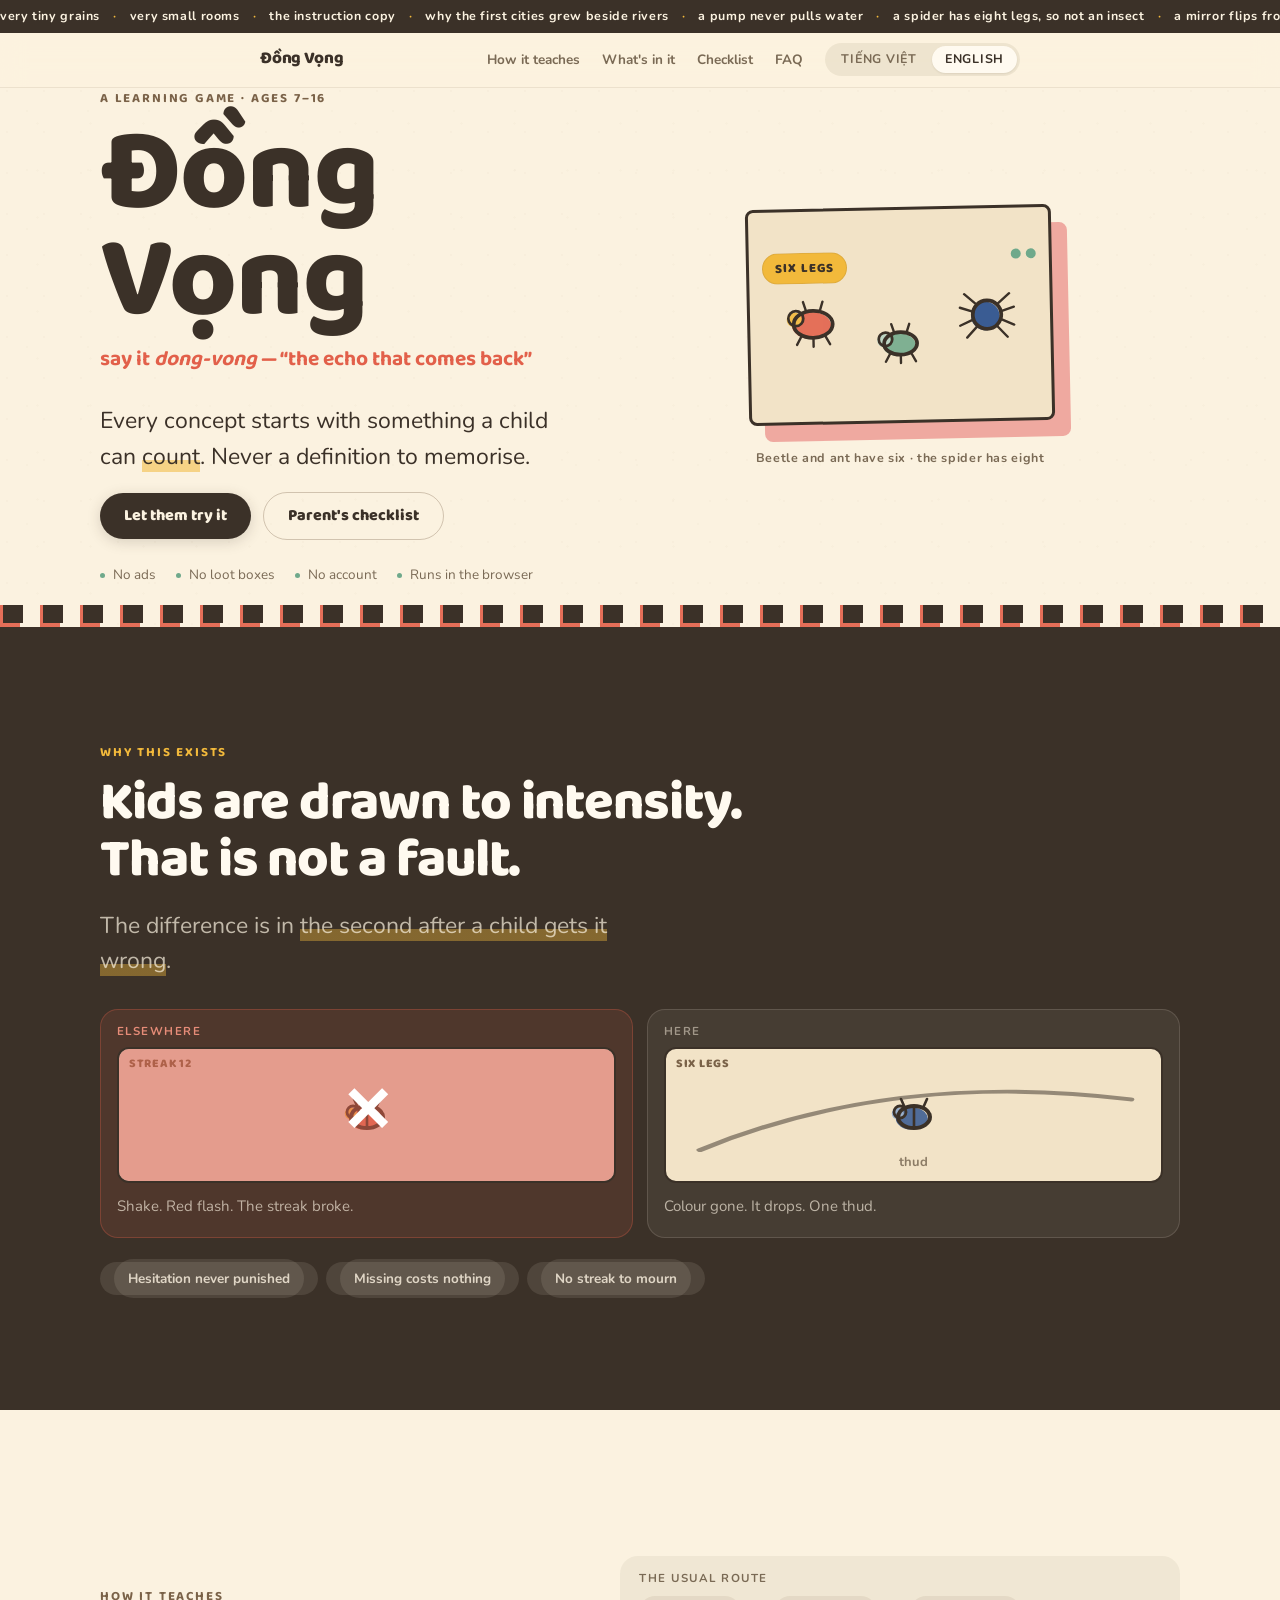
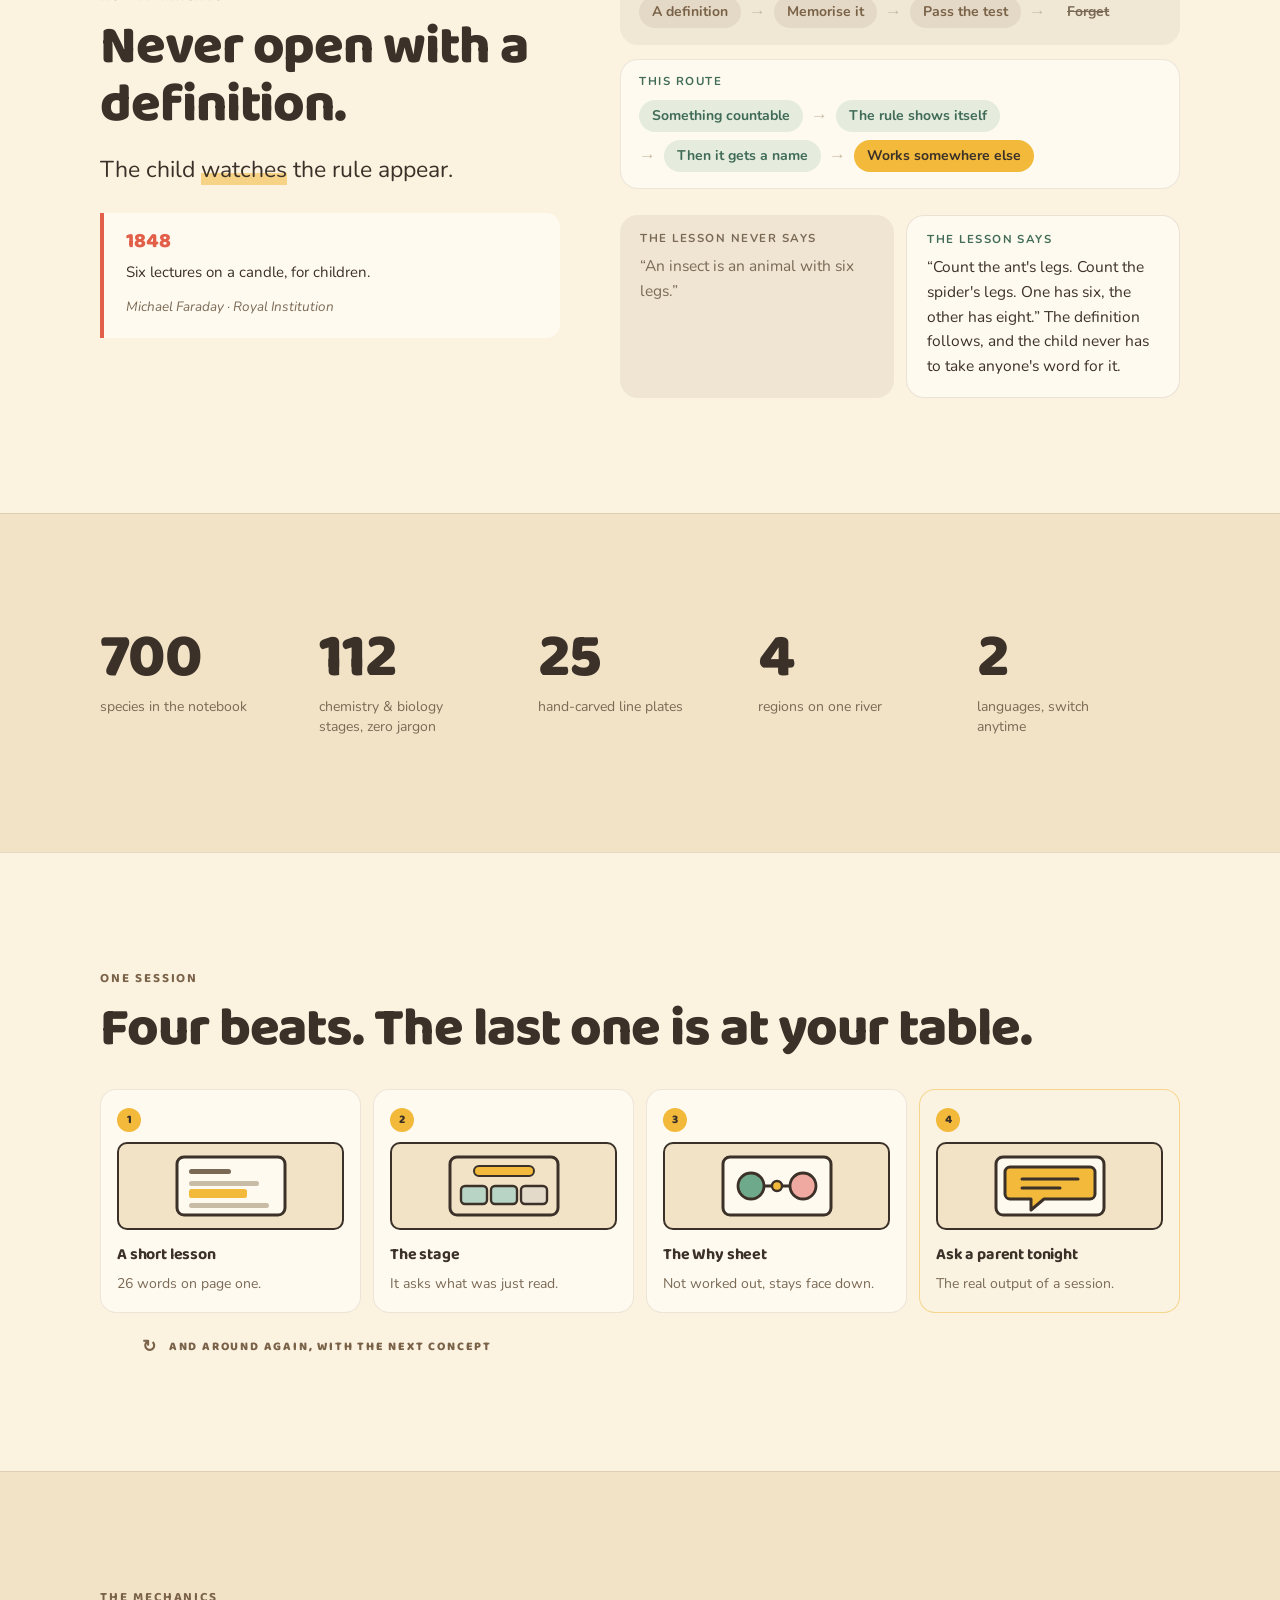
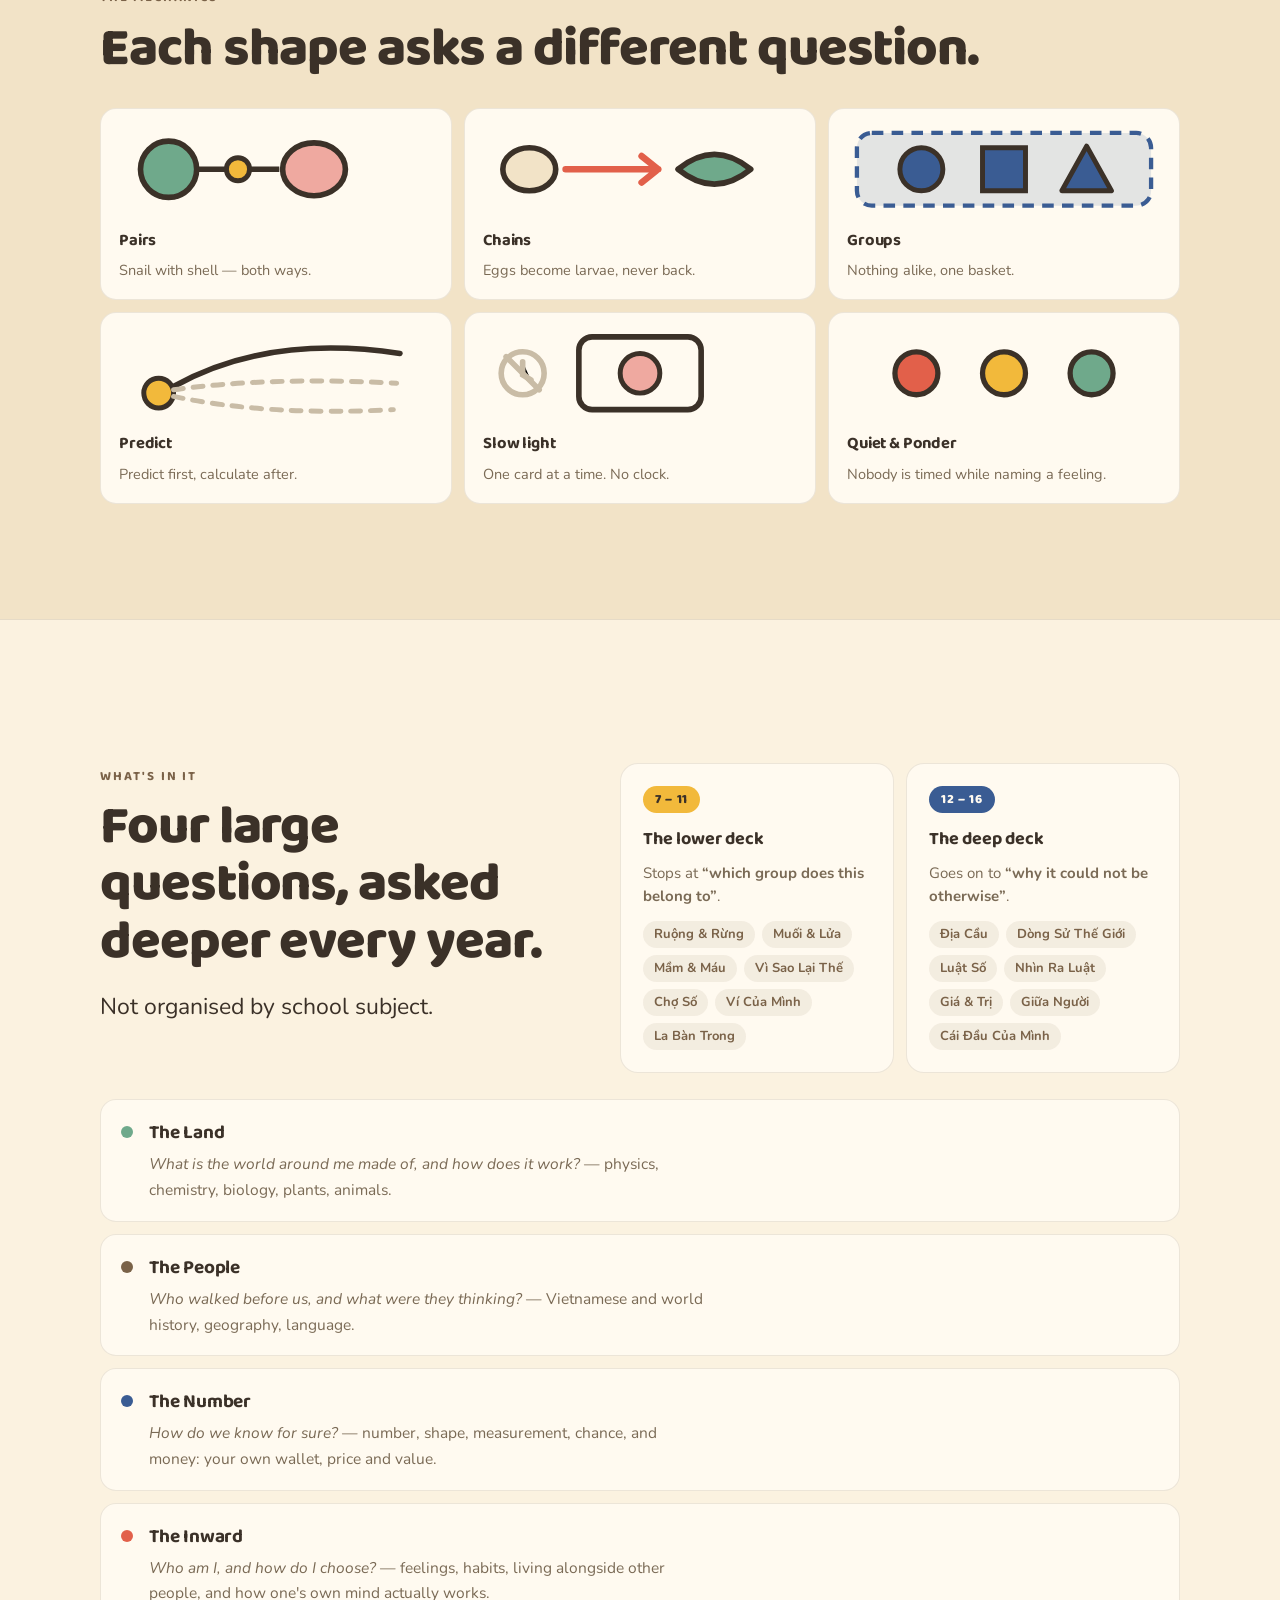
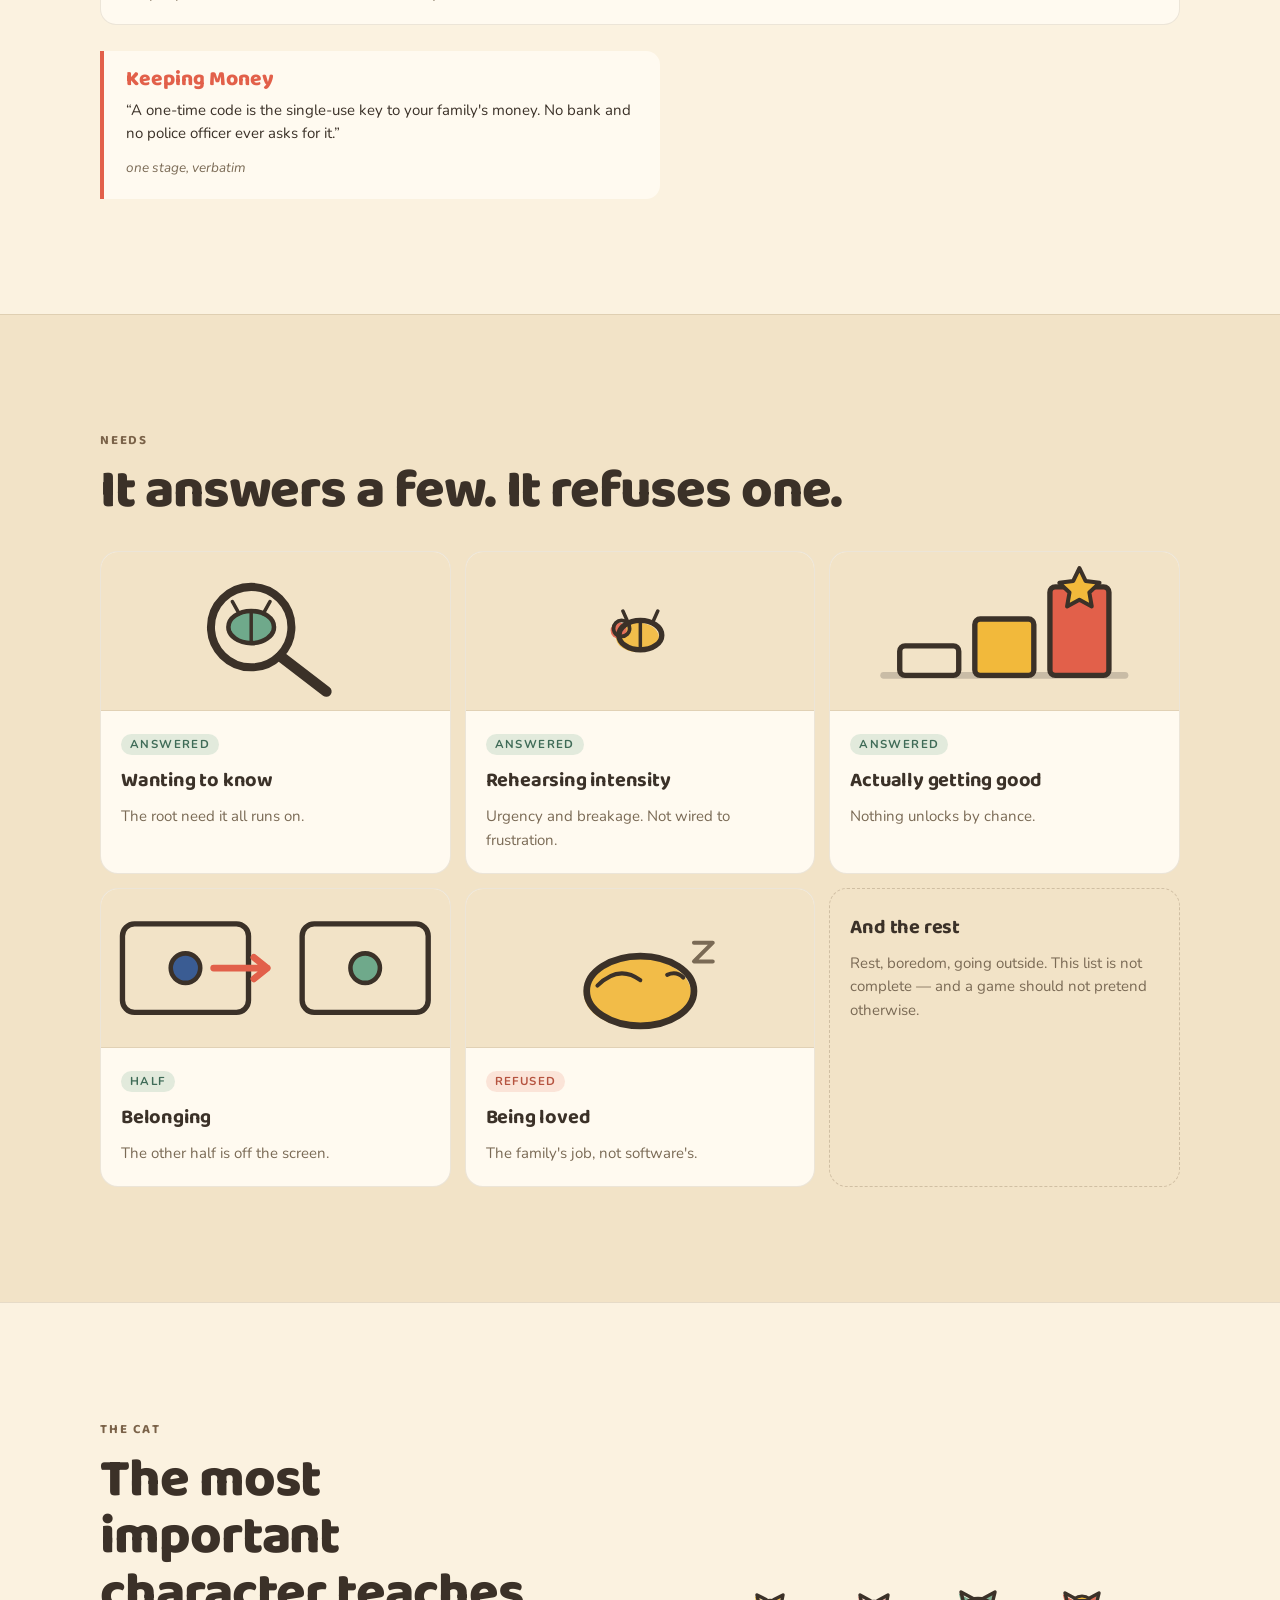
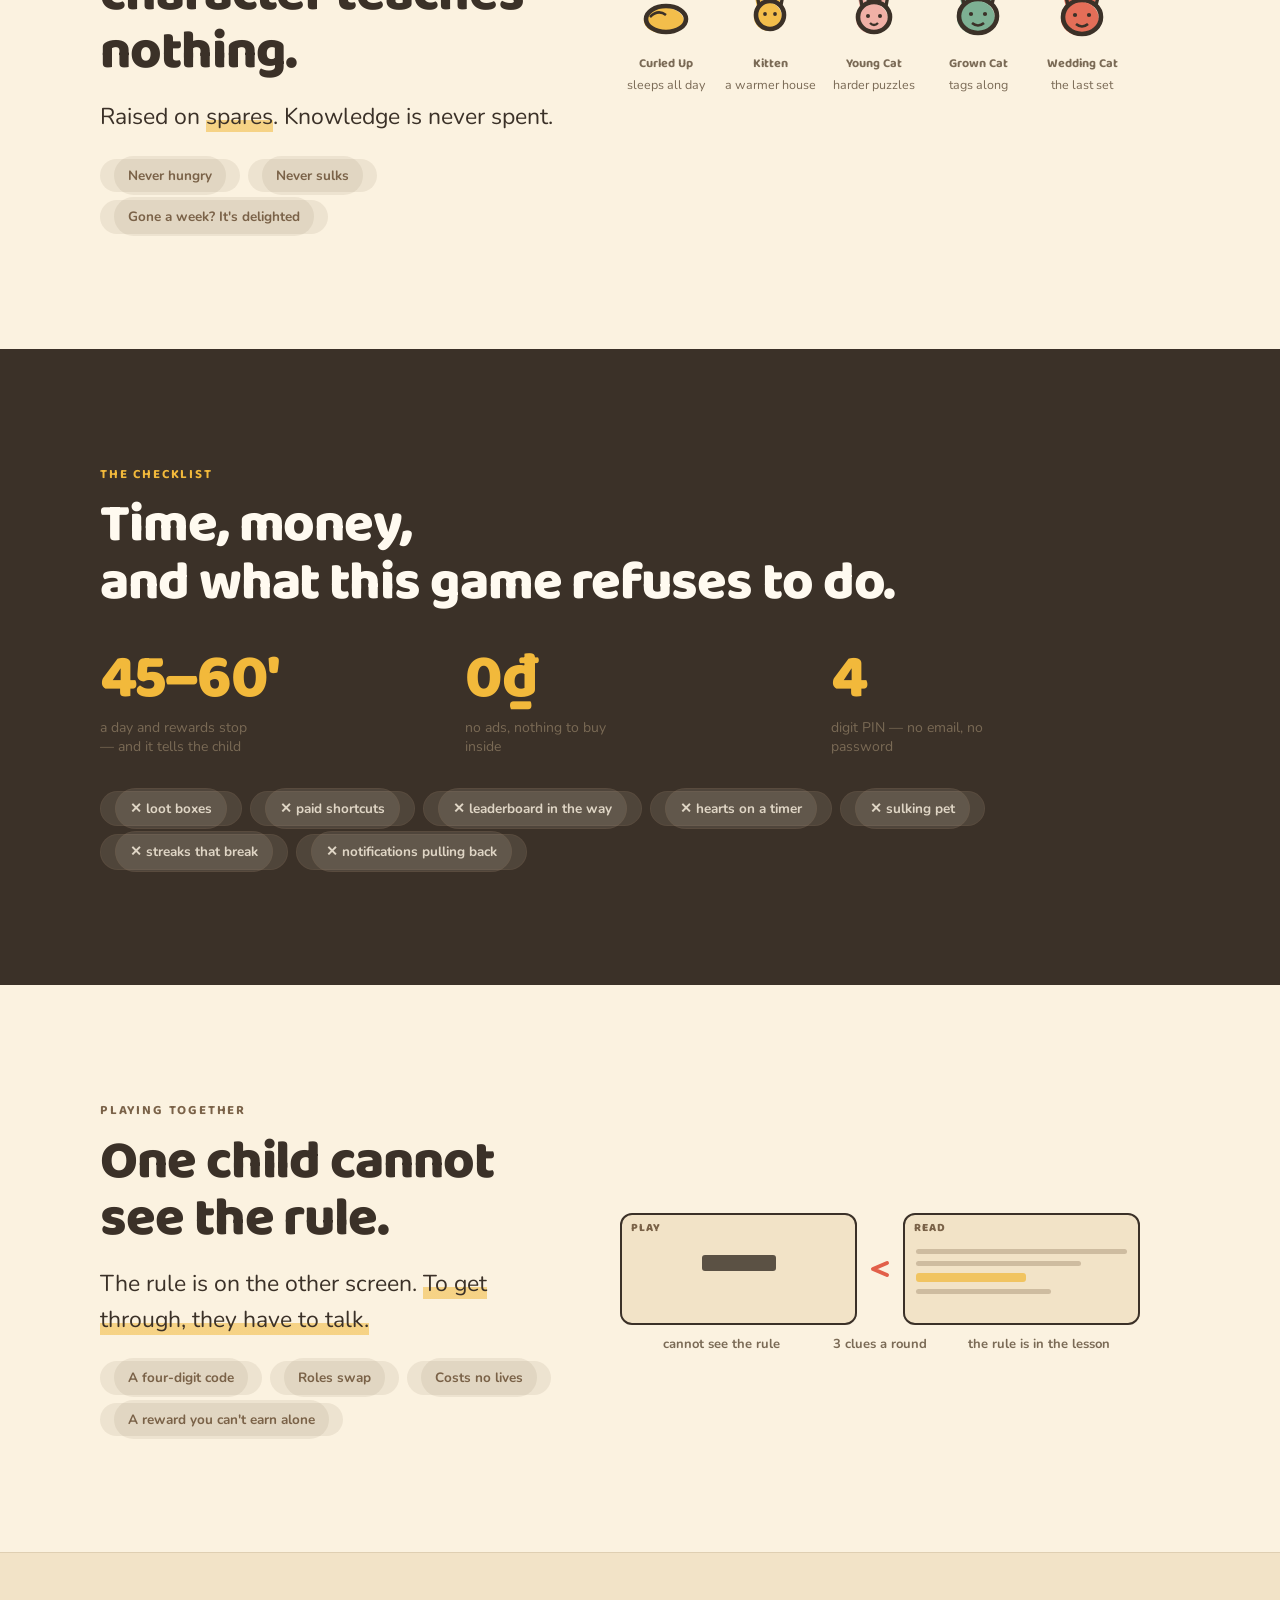
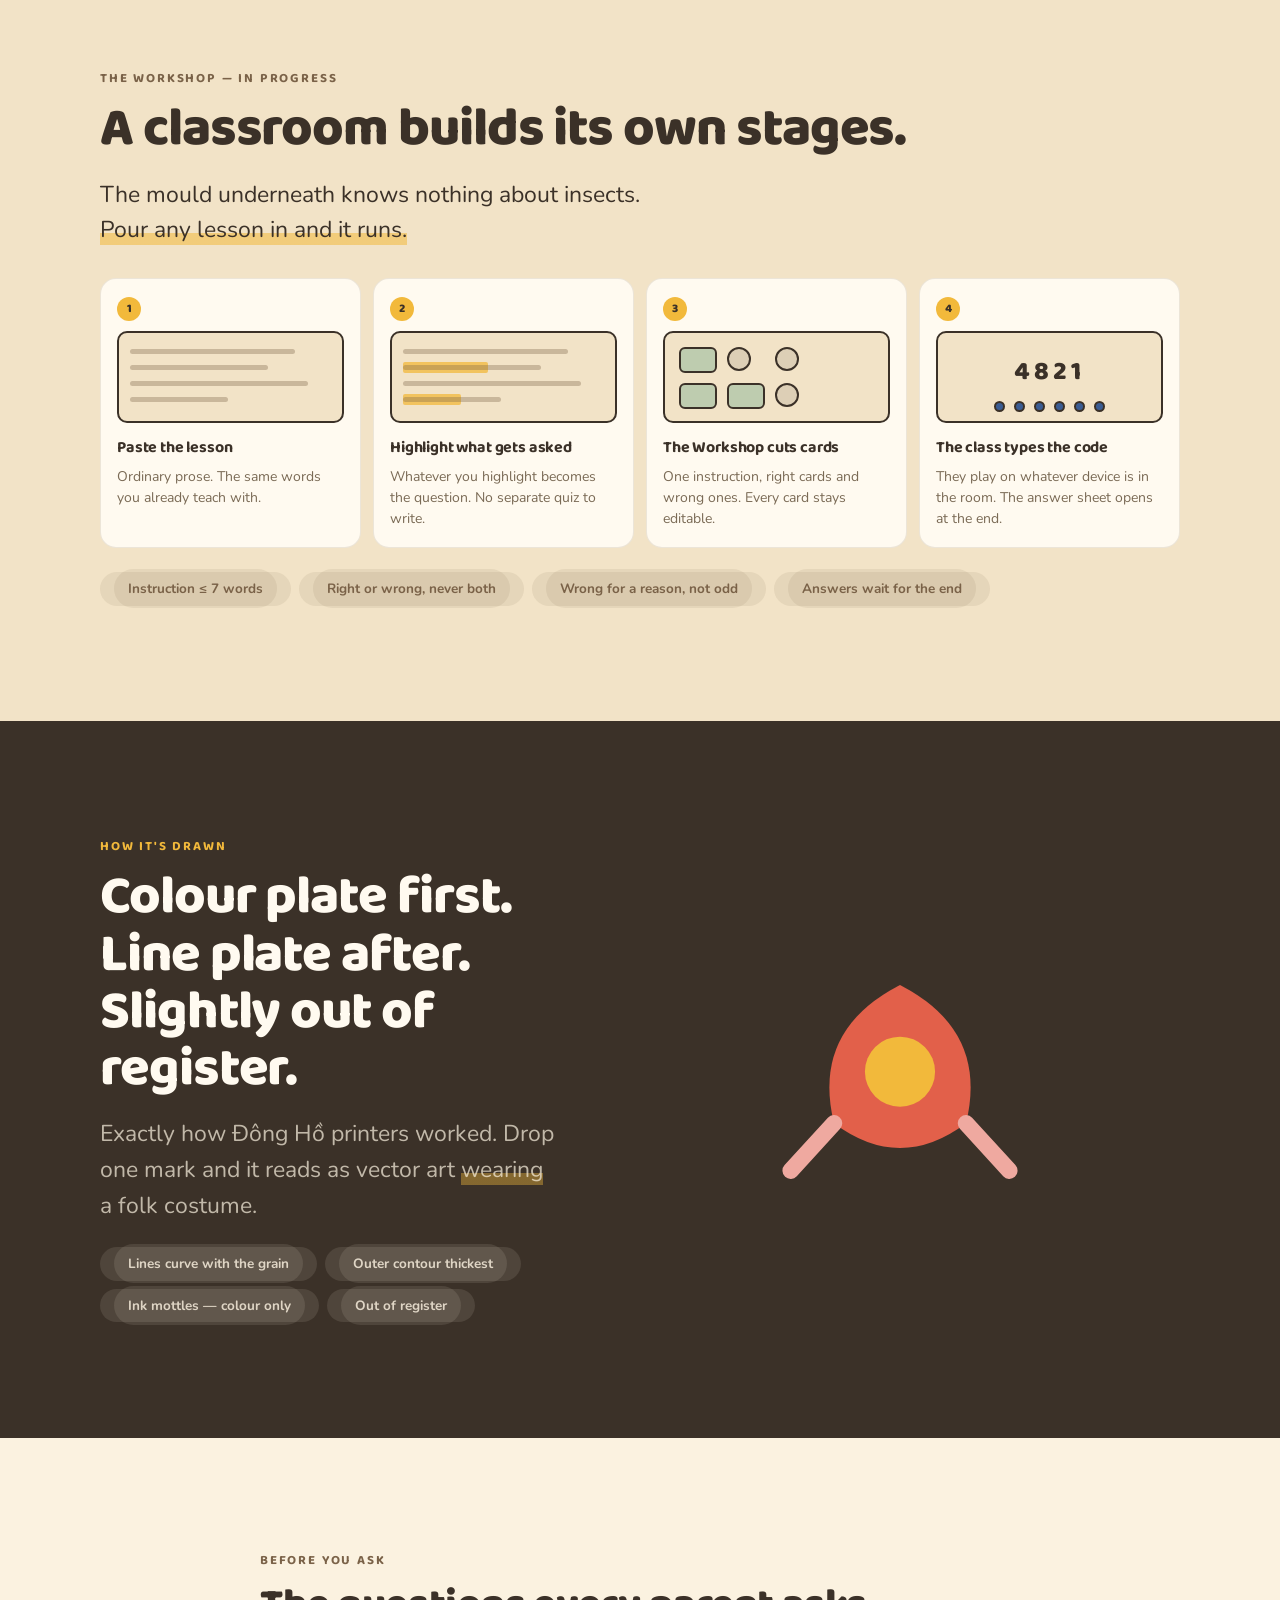
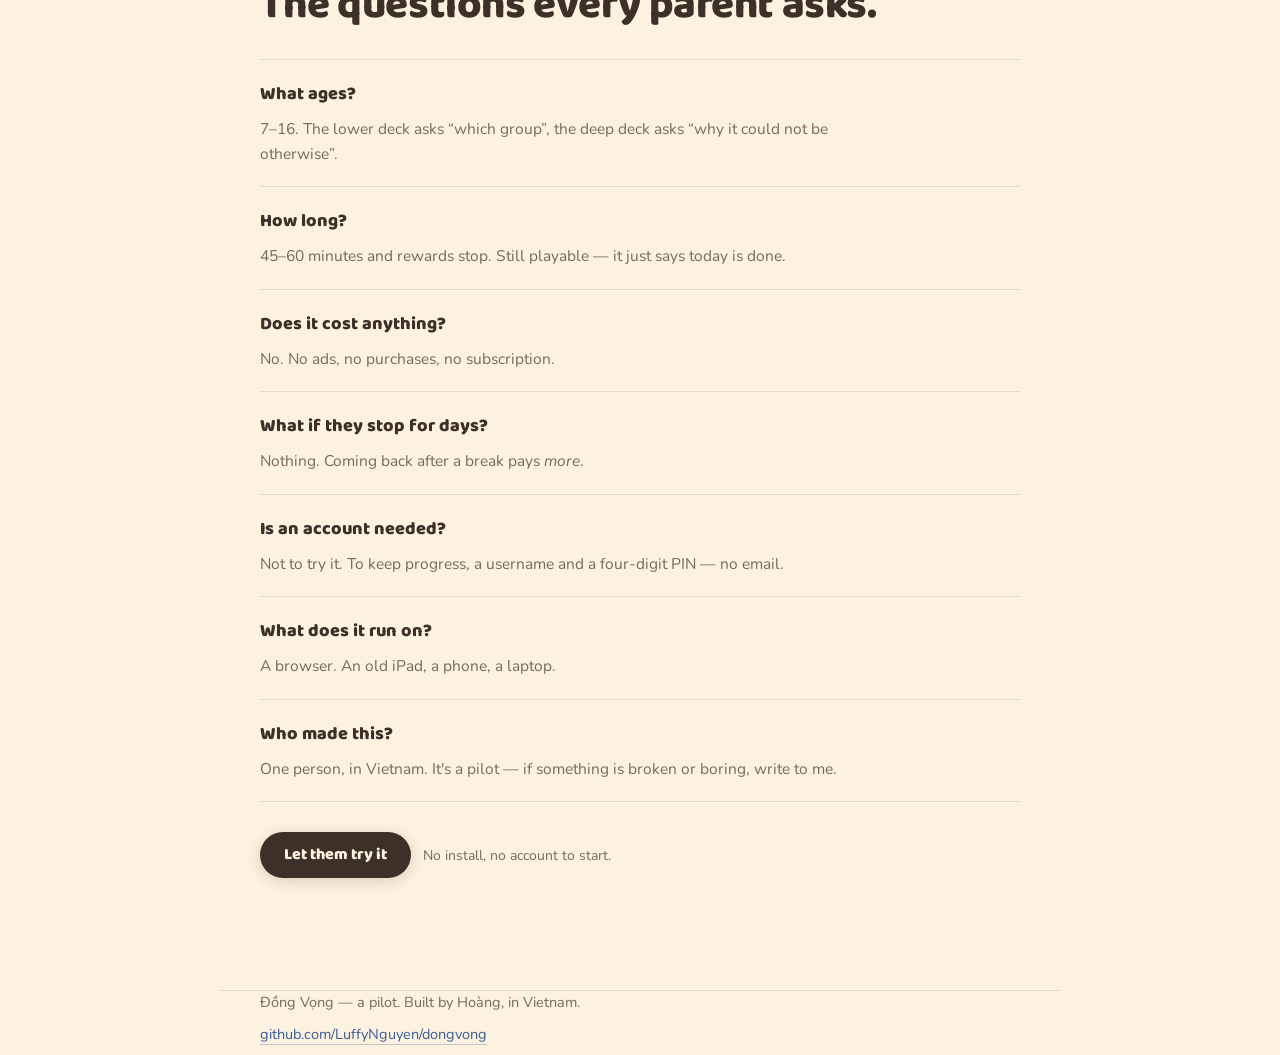
==== commit dd27b36f: "Dung lai layout theo kieu nowa: bot 63% chu, tang hinh va chuyen dong Trang cu deu tam tap, muc nao " ====
--- a/index.html
+++ b/index.html
@@ -60,6 +60,7 @@
   h1,h2,h3{font-family:var(--display);font-weight:800;letter-spacing:-.01em;margin:0}
   h1{font-size:clamp(56px,14vw,116px);line-height:.92}
   h2{font-size:clamp(28px,5.2vw,42px);line-height:1.1;margin-bottom:14px}
+  section.full h2{font-size:clamp(32px,4.5vw,54px);line-height:1.06;letter-spacing:-.02em;margin-bottom:18px}
   h3{font-size:19px;font-weight:700;margin-bottom:6px}
   p{margin:0 0 18px;max-width:62ch}
   .lede{font-size:clamp(19px,2.6vw,23px);line-height:1.55;color:var(--ink)}
@@ -165,6 +166,8 @@
   /* ---------------------------------------------------------- meo */
   .cat-wrap{display:flex;gap:26px;align-items:center;flex-wrap:wrap;margin-top:26px}
   .stages{display:flex;gap:18px;flex-wrap:wrap;margin-top:26px}
+  #meo .stages{gap:12px}
+  #meo .stages .stage{width:92px}
   .stage{text-align:center;width:104px}
   .stage b{display:block;font-family:var(--display);font-size:14.5px;margin-top:6px}
   .stage span{display:block;font-size:12.5px;color:var(--dim);line-height:1.4}
@@ -280,6 +283,7 @@
 
   /* ---------------------------------------------------------- ba nhu cau */
   .needs{display:grid;gap:14px;grid-template-columns:repeat(auto-fit,minmax(214px,1fr));margin-top:30px}
+  @media (min-width:900px){.needs{grid-template-columns:repeat(3,1fr)}}
   .need{
     background:var(--giay);border:1px solid rgba(122,98,72,.14);
     border-radius:18px;padding:0 0 20px;overflow:hidden;display:flex;flex-direction:column
@@ -545,6 +549,7 @@
 
   /* ---------------------------------------------------------- co che */
   .mech{display:grid;gap:12px;grid-template-columns:repeat(auto-fit,minmax(212px,1fr));margin-top:30px}
+  @media (min-width:900px){.mech{grid-template-columns:repeat(3,1fr)}}
   .mech .m{
     background:var(--giay);border:1px solid rgba(122,98,72,.14);
     border-radius:16px;padding:14px 18px 18px
@@ -699,10 +704,173 @@
     .climb rect:nth-child(3){animation-delay:.56s}
     @keyframes climb{0%{transform:scaleY(.08)}22%,84%{transform:scaleY(1)}96%,100%{transform:scaleY(.08)}}
   }
+
+  /* ============================================================ THEM VAO (4)
+     Lop bo cuc. Truoc ban nay moi muc deu la mot cot 840px giong het nhau,
+     va mot trang nhu the doc den muc thu ba la mat het cam giac dang di dau.
+     Gio co bon dang muc — cot doc · hai cot lech · nen dam tran vien ·
+     bang so — va chung xen ke nhau. */
+
+  /* ---------------------------------------------------------- cac dang muc */
+  .wide{max-width:1160px;margin:0 auto;padding:0 var(--pad)}
+  section.full{padding-top:clamp(64px,9vw,116px);padding-bottom:clamp(64px,9vw,116px)}
+  section.dark{
+    background:var(--than);color:var(--diep);border-top:0
+  }
+  section.dark + section{border-top:0}
+  section.dark h2,section.dark h3,section.dark b{color:var(--giay)}
+  section.dark p{color:rgba(251,242,224,.7)}
+  section.dark .eyebrow{color:var(--hoe)}
+  section.dark em{background:linear-gradient(transparent 62%,rgba(242,185,59,.4) 62%)}
+  section.dark .chips span{background:rgba(251,242,224,.1);color:rgba(251,242,224,.82)}
+  section.dark .pane{background:rgba(251,242,224,.06);border-color:rgba(251,242,224,.14)}
+  section.dark .pane.bad{background:rgba(226,96,74,.12);border-color:rgba(226,96,74,.3)}
+  section.dark .pane p{color:rgba(251,242,224,.66)}
+  section.dark .pane .tag{color:rgba(251,242,224,.5)}
+  section.dark .pane.bad .tag{color:#E68C78}
+
+  /* hai cot lech — chu mot ben, hinh mot ben, va doi ben o muc ke tiep */
+  .split{display:grid;gap:clamp(26px,4.5vw,60px);align-items:center}
+  .split > .txt{max-width:46ch}
+  @media (min-width:900px){
+    .split{grid-template-columns:minmax(0,.95fr) minmax(0,1.15fr)}
+    .split.flip > *:first-child{order:2}
+  }
+
+  /* ---------------------------------------------------------- vach in lech ban */
+  .strip{position:relative;height:22px;overflow:hidden}
+  .strip::before,.strip::after{content:'';position:absolute;inset:0}
+  .strip::before{background:repeating-linear-gradient(90deg,var(--vang) 0 20px,transparent 20px 40px);opacity:.9}
+  .strip::after{background:repeating-linear-gradient(90deg,var(--than) 0 20px,transparent 20px 40px);transform:translate(3px,-4px)}
+
+  /* ---------------------------------------------------------- man hinh nghieng */
+  .device{max-width:520px;margin:0 auto}
+  .device .stack{position:relative}
+  .device .shade{
+    position:absolute;left:16px;right:-16px;top:18px;bottom:-16px;border-radius:8px;
+    background:var(--sen);transform:rotate(-1.2deg)
+  }
+  .device .frame{
+    position:relative;border:3.5px solid var(--than);border-radius:8px;overflow:hidden;
+    background:var(--diep2);transform:rotate(-1.2deg)
+  }
+  .device .frame svg{display:block;width:100%;height:auto}
+  .device .cap{
+    position:relative;margin-top:26px;font:700 12.5px/1.5 var(--sans);
+    letter-spacing:.05em;color:var(--dim);text-align:center
+  }
+
+  /* ---------------------------------------------------------- bang so */
+  .stats{display:grid;gap:16px;grid-template-columns:repeat(auto-fit,minmax(158px,1fr))}
+  .stat b{
+    display:block;font-family:var(--display);font-weight:800;letter-spacing:-.025em;
+    font-size:clamp(40px,6.4vw,62px);line-height:.95;color:var(--than)
+  }
+  .stat span{display:block;font-size:14px;line-height:1.4;color:var(--dim);margin-top:9px;max-width:20ch}
+  section.dark .stat b{color:var(--hoe)}
+
+  /* ---------------------------------------------------------- o dan chung */
+  .src{
+    border-left:4px solid var(--vang);background:var(--giay);
+    padding:18px 22px;border-radius:0 14px 14px 0;margin-top:26px;max-width:52ch
+  }
+  .src b{display:block;font:800 21px/1 var(--display);color:var(--vang);margin-bottom:9px}
+  .src p{margin:0 0 7px;font-size:15px;line-height:1.55}
+  .src cite{font-style:italic;font-size:13.5px;color:var(--dim)}
+
+  /* ---------------------------------------------------------- chip */
+  .chips{display:flex;flex-wrap:wrap;gap:8px;margin-top:24px}
+  .chips span{
+    font:700 13.5px/1 var(--sans);padding:10px 14px;border-radius:999px;
+    background:rgba(122,98,72,.1);color:var(--go)
+  }
+  .chips.off span{background:transparent;border:1.5px solid rgba(122,98,72,.22);color:var(--dim)}
+
+  /* ---------------------------------------------------------- bang chay */
+  .ticker{
+    background:var(--than);color:var(--diep);overflow:hidden;white-space:nowrap;
+    padding:10px 0;font:700 12.5px/1 var(--sans);letter-spacing:.05em;position:relative;z-index:10
+  }
+  .ticker > div{display:inline-block;will-change:transform}
+  .ticker i{font-style:normal;color:var(--hoe);margin:0 13px}
+
+  /* ---------------------------------------------------------- nhan doc ben le */
+  .rail{
+    position:absolute;left:0;top:0;writing-mode:vertical-rl;
+    font:700 11px/1 var(--sans);letter-spacing:.2em;text-transform:uppercase;color:var(--xam)
+  }
+  @media (max-width:1340px){.rail{display:none}}
+
+  @media (prefers-reduced-motion:no-preference){
+    .ticker > div{animation:tick 46s linear infinite}
+    @keyframes tick{to{transform:translateX(-50%)}}
+
+    /* --- man hinh o dau trang: mot luot choi that, lap 8 giay --- */
+    .rise-up{animation:riseup 8s ease-out infinite}
+    @keyframes riseup{
+      0%{transform:translateY(96px);opacity:0}
+      10%{opacity:1}
+      26%,100%{transform:translateY(0);opacity:1}}
+    .swipe{stroke-dasharray:420;stroke-dashoffset:420;animation:swipe 8s infinite}
+    @keyframes swipe{
+      0%,30%{stroke-dashoffset:420;opacity:.85}
+      42%{stroke-dashoffset:0;opacity:.85}
+      56%,100%{stroke-dashoffset:0;opacity:0}}
+    .keep{animation:keep 8s infinite}
+    @keyframes keep{
+      0%,42%{transform:translateY(0);opacity:1}
+      56%{transform:translateY(-8px)}
+      70%{transform:translateY(-96px);opacity:0}
+      100%{transform:translateY(-96px);opacity:0}}
+    .drop{animation:drop 8s infinite}
+    @keyframes drop{
+      0%,44%{transform:translateY(0) rotate(0);opacity:1}
+      100%{transform:translateY(104px) rotate(22deg);opacity:.85}}
+    .fade-col{animation:fadecol 8s infinite}
+    @keyframes fadecol{0%,44%{opacity:.88}58%,100%{opacity:0}}
+    .tally i{animation:tally 8s infinite}
+    @keyframes tally{0%,58%{opacity:0;transform:scale(.5)}66%{opacity:1;transform:scale(1)}100%{opacity:1;transform:scale(1)}}
+    .tally i:nth-child(2){animation-delay:.14s}
+
+    /* --- ban mau truot vao dung cho, roi ban net in de len --- */
+    .plate{animation:plate 6.5s ease-in-out infinite}
+    @keyframes plate{
+      0%{transform:translate(-30px,20px);opacity:0}
+      14%{opacity:.9}
+      44%,86%{transform:translate(-2.2px,1.6px);opacity:.9}
+      98%,100%{transform:translate(-30px,20px);opacity:0}}
+    .ink{stroke-dasharray:1400;stroke-dashoffset:1400;animation:ink2 6.5s ease-in-out infinite}
+    @keyframes ink2{
+      0%,40%{stroke-dashoffset:1400}
+      66%,90%{stroke-dashoffset:0}
+      99%,100%{stroke-dashoffset:1400}}
+  }
+
+  /* ---------------------------------------------------------- HUD trong man hinh */
+  .device .hud{
+    position:absolute;left:0;right:0;top:0;z-index:2;
+    display:flex;justify-content:space-between;align-items:center;padding:11px 13px
+  }
+  .device .prompt{
+    font:800 13px/1 var(--display);letter-spacing:.07em;color:var(--than);
+    background:var(--hoe);padding:8px 12px;border-radius:999px
+  }
+  .device .tally{display:flex;gap:5px}
+  .device .tally i{display:block;width:10px;height:10px;border-radius:50%;background:var(--tram)}
+
+  /* ---------------------------------------------------------- ban in */
+  .press{display:grid;place-items:center}
+  .press svg{width:100%;max-width:330px;height:auto}
+  .rail{left:-34px}
+  section.dark .need,section.dark .m,section.dark .beat,section.dark .rung,section.dark .mien,
+  section.dark .card,section.dark .guide,section.dark .src{
+    background:rgba(251,242,224,.06);border-color:rgba(251,242,224,.14)
+  }
 </style>
 <script>document.documentElement.classList.add('js')</script>
 </head>
 <body>
+<div class="ticker" aria-hidden="true"><div><span class="vi">hạt rất nhỏ<i>·</i>những phòng rất nhỏ<i>·</i>bản chỉ dẫn<i>·</i>vì sao thành phố đầu tiên mọc bên sông<i>·</i>cái bơm chưa bao giờ kéo nước<i>·</i>nhện tám chân nên không phải côn trùng<i>·</i>tấm gương đảo trước sau<i>·</i>lương trên hợp đồng không phải lương về tay<i>·</i>bảy người nói sai, người thứ tám làm gì<i>·</i>hạt rất nhỏ<i>·</i>những phòng rất nhỏ<i>·</i>bản chỉ dẫn<i>·</i>vì sao thành phố đầu tiên mọc bên sông<i>·</i>cái bơm chưa bao giờ kéo nước<i>·</i>nhện tám chân nên không phải côn trùng<i>·</i>tấm gương đảo trước sau<i>·</i>lương trên hợp đồng không phải lương về tay<i>·</i>bảy người nói sai, người thứ tám làm gì<i>·</i></span><span class="en">very tiny grains<i>·</i>very small rooms<i>·</i>the instruction copy<i>·</i>why the first cities grew beside rivers<i>·</i>a pump never pulls water<i>·</i>a spider has eight legs, so not an insect<i>·</i>a mirror flips front to back<i>·</i>the salary on the contract is not the salary in hand<i>·</i>seven people say something false, what does the eighth do<i>·</i>very tiny grains<i>·</i>very small rooms<i>·</i>the instruction copy<i>·</i>why the first cities grew beside rivers<i>·</i>a pump never pulls water<i>·</i>a spider has eight legs, so not an insect<i>·</i>a mirror flips front to back<i>·</i>the salary on the contract is not the salary in hand<i>·</i>seven people say something false, what does the eighth do<i>·</i></span></div></div>
 
 <div class="topbar">
   <div class="wrap">
@@ -720,101 +888,95 @@
   </div>
 </div>
 
-<header class="hero wrap">
-  <h1>Đồng Vọng</h1>
-  <p class="say">
-    <span class="vi">đọc là <i>đồng-vọng</i> — nghĩa là tiếng vọng lại</span>
-    <span class="en">say it <i>dong-vong</i> — it means “the echo that comes back”</span>
-  </p>
-
-  <p class="lede">
-    <span class="vi block">Game học cho trẻ <b>7–16 tuổi</b>, vẽ theo lối tranh Đông Hồ.
-    Mỗi khái niệm bắt đầu bằng thứ trẻ <em>đếm được</em>, không bằng một định nghĩa để thuộc.</span>
-    <span class="en block">A learning game for ages <b>7–16</b>, drawn the way Đông Hồ woodblock prints are made.
-    Every concept starts with something a child can <em>count</em>, never a definition to memorise.</span>
-  </p>
-
-  <svg class="flock" viewBox="0 0 640 120" width="100%" height="120" fill="none" aria-hidden="true">
-    <!-- moi con: ban mau (lech -2.2,+1.6) roi ban net -->
-    <g transform="translate(40,60)"><g class="float">
-      <g transform="translate(-2.2,1.6)" opacity=".88">
-        <ellipse cx="0" cy="0" rx="22" ry="15" fill="#E2604A"/><circle cx="-20" cy="-6" r="8" fill="#F2B93B"/>
-      </g>
-      <ellipse cx="0" cy="0" rx="22" ry="15" stroke="#3B3128" stroke-width="4.6"/>
-      <circle cx="-20" cy="-6" r="8" stroke="#3B3128" stroke-width="3.4"/>
-      <path d="M0 -15 L0 15 M-11 -13 L-15 -24 M11 -13 L15 -24" stroke="#3B3128" stroke-width="3" stroke-linecap="round"/>
-      <circle cx="-22" cy="-8" r="1.8" fill="#3B3128"/>
-    </g></g>
-    <g transform="translate(180,58)"><g class="float">
-      <g transform="translate(-2.2,1.6)" opacity=".88">
-        <ellipse cx="0" cy="0" rx="7" ry="26" fill="#3A5C93"/>
-        <ellipse cx="-16" cy="-9" rx="17" ry="6" fill="#8FA9CC"/><ellipse cx="16" cy="-9" rx="17" ry="6" fill="#8FA9CC"/>
-      </g>
-      <ellipse cx="0" cy="0" rx="7" ry="26" stroke="#3B3128" stroke-width="4.6"/>
-      <ellipse cx="-16" cy="-9" rx="17" ry="6" stroke="#3B3128" stroke-width="3"/>
-      <ellipse cx="16" cy="-9" rx="17" ry="6" stroke="#3B3128" stroke-width="3"/>
-      <circle cx="0" cy="-24" r="6" fill="#FBF2E0" stroke="#3B3128" stroke-width="3.4"/>
-    </g></g>
-    <g transform="translate(320,62)"><g class="float">
-      <g transform="translate(-2.2,1.6)" opacity=".88">
-        <path d="M-26 0 Q0 -20 24 0 Q0 20 -26 0Z" fill="#6FA98B"/><path d="M24 0 L38 -12 L38 12Z" fill="#B7D4C4"/>
-      </g>
-      <path d="M-26 0 Q0 -20 24 0 Q0 20 -26 0Z" stroke="#3B3128" stroke-width="4.6" stroke-linejoin="round"/>
-      <path d="M24 0 L38 -12 L38 12Z" stroke="#3B3128" stroke-width="3.4" stroke-linejoin="round"/>
-      <circle cx="-15" cy="-3" r="2.2" fill="#3B3128"/>
-      <path d="M-4 -11 Q2 0 -4 11" stroke="#3B3128" stroke-width="2.6"/>
-    </g></g>
-    <g transform="translate(460,58)"><g class="float">
-      <g transform="translate(-2.2,1.6)" opacity=".88">
-        <path d="M0 -26 Q22 -10 14 14 Q0 26 -14 14 Q-22 -10 0 -26Z" fill="#EFA9A0"/>
-      </g>
-      <path d="M0 -26 Q22 -10 14 14 Q0 26 -14 14 Q-22 -10 0 -26Z" stroke="#3B3128" stroke-width="4.6" stroke-linejoin="round"/>
-      <path d="M0 -22 L0 20 M-13 -8 Q0 -2 13 -8" stroke="#3B3128" stroke-width="2.8"/>
-    </g></g>
-    <g transform="translate(580,60)"><g class="float">
-      <g transform="translate(-2.2,1.6)" opacity=".88"><circle cx="0" cy="0" r="17" fill="#F2B93B"/></g>
-      <circle cx="0" cy="0" r="17" stroke="#3B3128" stroke-width="4.6"/>
-      <path d="M-8 -4 Q0 4 8 -4" stroke="#3B3128" stroke-width="3" stroke-linecap="round"/>
-    </g></g>
-  </svg>
-
-  <div class="ctas">
-    <a class="cta" href="https://luffynguyen.github.io/dongvong-web/">
-      <span class="vi">Cho con thử</span><span class="en">Let them try it</span>
-    </a>
-    <a class="cta ghost" href="#phuhuynh">
-      <span class="vi">Bảng kiểm cho phụ huynh</span><span class="en">Parent's checklist</span>
-    </a>
-  </div>
-
-  <p class="facts">
-    <span><span class="vi">Không quảng cáo</span><span class="en">No ads</span></span>
-    <span><span class="vi">Không hộp quà ngẫu nhiên</span><span class="en">No loot boxes</span></span>
-    <span><span class="vi">Không cần tài khoản để bắt đầu</span><span class="en">No account to start</span></span>
-    <span><span class="vi">Chạy thẳng trong trình duyệt</span><span class="en">Runs in the browser</span></span>
-  </p>
+<header class="hero wide">
+  <span class="rail"><span class="vi">Đồng Vọng · bản thử</span><span class="en">Đồng Vọng · a pilot</span></span>
+  <div class="split">
+    <div class="txt">
+      <p class="eyebrow"><span class="vi">Game học · 7–16 tuổi</span><span class="en">A learning game · ages 7–16</span></p>
+      <h1>Đồng Vọng</h1>
+      <p class="say">
+        <span class="vi">đọc là <i>đồng-vọng</i> — nghĩa là tiếng vọng lại</span>
+        <span class="en">say it <i>dong-vong</i> — “the echo that comes back”</span>
+      </p>
+      <p class="lede">
+        <span class="vi block">Mỗi khái niệm bắt đầu bằng thứ trẻ <em>đếm được</em>. Không bằng một định nghĩa để thuộc.</span>
+        <span class="en block">Every concept starts with something a child can <em>count</em>. Never a definition to memorise.</span>
+      </p>
+      <div class="ctas">
+        <a class="cta" href="https://luffynguyen.github.io/dongvong-web/">
+          <span class="vi">Cho con thử</span><span class="en">Let them try it</span></a>
+        <a class="cta ghost" href="#phuhuynh">
+          <span class="vi">Bảng kiểm phụ huynh</span><span class="en">Parent's checklist</span></a>
+      </div>
+      <p class="facts">
+        <span><span class="vi">Không quảng cáo</span><span class="en">No ads</span></span>
+        <span><span class="vi">Không hộp quà</span><span class="en">No loot boxes</span></span>
+        <span><span class="vi">Không cần tài khoản</span><span class="en">No account</span></span>
+        <span><span class="vi">Chạy trong trình duyệt</span><span class="en">Runs in the browser</span></span>
+      </p>
+    </div>
+
+    <div class="device">
+      <div class="stack">
+      <div class="shade"></div>
+      <div class="frame">
+        <div class="hud">
+          <span class="prompt"><span class="vi">SÁU CHÂN</span><span class="en">SIX LEGS</span></span>
+          <span class="tally"><i></i><i></i></span>
+        </div>
+        <svg viewBox="0 0 400 280" aria-hidden="true">
+          <path class="swipe" d="M28 214 Q190 74 374 128" stroke="#3B3128" stroke-width="6" fill="none" stroke-linecap="round" opacity=".85"/>
+
+          <g transform="translate(84,150)"><g class="rise-up"><g class="keep">
+            <g transform="translate(-2.2,1.6)" opacity=".88">
+              <ellipse cx="0" cy="0" rx="26" ry="18" fill="#E2604A"/><circle cx="-23" cy="-8" r="10" fill="#F2B93B"/></g>
+            <ellipse cx="0" cy="0" rx="26" ry="18" stroke="#3B3128" stroke-width="5" fill="none"/>
+            <circle cx="-23" cy="-8" r="10" stroke="#3B3128" stroke-width="3.6" fill="none"/>
+            <path d="M-9 -17 L-13 -30 M9 -17 L13 -30 M-16 16 L-22 27 M0 18 L0 30 M16 16 L22 27"
+                  stroke="#3B3128" stroke-width="3.2" stroke-linecap="round" fill="none"/>
+          </g></g></g>
+
+          <g transform="translate(200,178)"><g class="rise-up" style="animation-delay:.5s"><g class="keep" style="animation-delay:.12s">
+            <g transform="translate(-2.2,1.6)" opacity=".88">
+              <ellipse cx="0" cy="0" rx="22" ry="15" fill="#6FA98B"/><circle cx="-20" cy="-6" r="9" fill="#B7D4C4"/></g>
+            <ellipse cx="0" cy="0" rx="22" ry="15" stroke="#3B3128" stroke-width="5" fill="none"/>
+            <circle cx="-20" cy="-6" r="9" stroke="#3B3128" stroke-width="3.6" fill="none"/>
+            <path d="M-8 -14 L-12 -26 M8 -14 L12 -26 M-14 13 L-20 24 M0 15 L0 26 M14 13 L20 24"
+                  stroke="#3B3128" stroke-width="3.2" stroke-linecap="round" fill="none"/>
+          </g></g></g>
+
+          <g transform="translate(316,142)"><g class="rise-up" style="animation-delay:.9s"><g class="drop">
+            <g class="fade-col" transform="translate(-2.2,1.6)"><circle cx="0" cy="0" r="19" fill="#3A5C93"/></g>
+            <circle cx="0" cy="0" r="19" stroke="#3B3128" stroke-width="5" fill="none"/>
+            <path d="M-14 -14 L-30 -28 M14 -14 L30 -28 M-18 -4 L-36 -10 M18 -4 L36 -10
+                     M-18 6 L-36 14 M18 6 L36 14 M-13 15 L-27 30 M13 15 L27 30"
+                  stroke="#3B3128" stroke-width="3.2" stroke-linecap="round" fill="none"/>
+          </g></g></g>
+        </svg>
+      </div>
+      </div>
+      <p class="cap"><span class="vi">Bọ và kiến sáu chân · nhện tám chân</span><span class="en">Beetle and ant have six · the spider has eight</span></p>
+    </div>
+  </div>
 </header>
 
+<div class="strip"></div>
+
 <main>
 
-<section class="wrap" id="visao">
-  <p class="eyebrow rise"><span class="vi">Vì sao có game này</span><span class="en">Why this exists</span></p>
-  <h2 class="rise"><span class="vi">Trẻ thích những thứ dữ dội. Đó không phải chỗ hỏng.</span><span class="en">Kids are drawn to intensity. That is not a fault.</span></h2>
-  <p class="lede rise d1">
-    <span class="vi block">Thứ giữ chân trẻ ở những trò ồn ào thường không phải nội dung. Đó là nhu cầu
-    <em>diễn tập cho những tình huống cực đoan</em> — và nhu cầu ấy có thật.</span>
-    <span class="en block">What holds a child in a loud game is usually not the content. It is the need to
-    <em>rehearse extreme situations</em> — and that need is real.</span>
-  </p>
-  <p class="rise d1">
-    <span class="vi block">Chỗ khác nhau không nằm ở lúc chơi. Nó nằm ở <b>giây ngay sau khi trẻ trả lời sai</b>.</span>
-    <span class="en block">The difference is not in the playing. It is in <b>the second after a child gets it wrong</b>.</span>
-  </p>
-
-  <div class="versus rise d1">
-    <div class="pane bad">
-      <span class="tag"><span class="vi">Ở chỗ khác</span><span class="en">Elsewhere</span></span>
-      <div class="screen">
+<section class="full dark" id="visao">
+  <div class="wide">
+    <p class="eyebrow rise"><span class="vi">Vì sao có game này</span><span class="en">Why this exists</span></p>
+    <h2 class="rise"><span class="vi">Trẻ thích những thứ dữ dội.<br>Đó không phải chỗ hỏng.</span><span class="en">Kids are drawn to intensity.<br>That is not a fault.</span></h2>
+    <p class="lede rise d1" style="max-width:40ch">
+      <span class="vi block">Chỗ khác nhau nằm ở <em>giây ngay sau khi trẻ trả lời sai</em>.</span>
+      <span class="en block">The difference is in <em>the second after a child gets it wrong</em>.</span>
+    </p>
+
+    <div class="versus rise d1">
+      <div class="pane bad">
+        <span class="tag"><span class="vi">Ở chỗ khác</span><span class="en">Elsewhere</span></span>
+        <div class="screen">
         <span class="lbl"><span class="vi">CHUỖI 12</span><span class="en">STREAK 12</span></span>
         <svg class="bug" width="64" height="46" viewBox="0 0 64 46" aria-hidden="true">
           <g transform="translate(-2.2,1.6)" opacity=".88">
@@ -827,12 +989,11 @@
         <div class="flash"></div>
         <div class="bigx">✕</div>
       </div>
-      <p><span class="vi block">Rung. Chớp đỏ. Chuỗi mười hai ngày vừa đứt. Nút <i>chơi lại</i> ngay dưới ngón cái.</span>
-         <span class="en block">Shake. Red flash. A twelve-day streak just broke. A <i>play again</i> button under the thumb.</span></p>
-    </div>
-    <div class="pane ok">
-      <span class="tag"><span class="vi">Ở đây</span><span class="en">Here</span></span>
-      <div class="screen">
+        <p><span class="vi block">Rung. Chớp đỏ. Chuỗi vừa đứt.</span><span class="en block">Shake. Red flash. The streak broke.</span></p>
+      </div>
+      <div class="pane ok">
+        <span class="tag"><span class="vi">Ở đây</span><span class="en">Here</span></span>
+        <div class="screen">
         <span class="lbl"><span class="vi">SÁU CHÂN</span><span class="en">SIX LEGS</span></span>
         <svg class="cut" viewBox="0 0 260 136" preserveAspectRatio="none" aria-hidden="true">
           <path d="M18 104 Q120 22 244 52" stroke="#3B3128" stroke-width="4" fill="none" stroke-linecap="round" stroke-dasharray="300" stroke-dashoffset="0" opacity=".5"/>
@@ -847,31 +1008,37 @@
         </svg>
         <div class="thud"><span class="vi">bịch</span><span class="en">thud</span></div>
       </div>
-      <p><span class="vi block">Mất màu. Rơi. Một tiếng bịch. Hết.</span>
-         <span class="en block">Colour gone. It drops. One small thud. That is all.</span></p>
-    </div>
-  </div>
-
-  <ul class="tight rise">
-    <li><span class="vi">Chần chừ không bị phạt</span><span class="en">Hesitation is never punished</span></li>
-    <li><span class="vi">Bỏ lỡ một con đúng thì không mất gì</span><span class="en">Missing a right one costs nothing</span></li>
-    <li><span class="vi">Không có chuỗi ngày nào để mà tiếc</span><span class="en">There is no streak to mourn</span></li>
-  </ul>
-  <p class="dim rise" style="font-size:14.5px;margin-top:18px">
-    <span class="vi block">Một lập trường thiết kế, không phải một kết luận khoa học.</span>
-    <span class="en block">A design stance, not a scientific finding.</span>
-  </p>
+        <p><span class="vi block">Mất màu. Rơi. Một tiếng bịch.</span><span class="en block">Colour gone. It drops. One thud.</span></p>
+      </div>
+    </div>
+
+    <div class="chips rise">
+      <span><span class="vi">Chần chừ không bị phạt</span><span class="en">Hesitation never punished</span></span>
+      <span><span class="vi">Bỏ lỡ không mất gì</span><span class="en">Missing costs nothing</span></span>
+      <span><span class="vi">Không có chuỗi để tiếc</span><span class="en">No streak to mourn</span></span>
+    </div>
+  </div>
 </section>
 
-<section class="wrap" id="cachday">
-  <p class="eyebrow rise"><span class="vi">Cách dạy</span><span class="en">How it teaches</span></p>
-  <h2 class="rise"><span class="vi">Không mở bằng định nghĩa. Mở bằng thứ trẻ đếm được.</span><span class="en">Never open with a definition. Open with something countable.</span></h2>
-  <p class="lede rise d1">
-    <span class="vi block">Trẻ <em>nhìn thấy</em> cái luật hiện ra, chứ không được đưa cho cái luật.</span>
-    <span class="en block">The child <em>watches</em> the rule appear, instead of being handed it.</span>
-  </p>
-
-  <div class="paths rise d1">
+<section class="full" id="cachday">
+  <div class="wide">
+    <div class="split">
+      <div class="txt">
+        <p class="eyebrow rise"><span class="vi">Cách dạy</span><span class="en">How it teaches</span></p>
+        <h2 class="rise"><span class="vi">Không mở bằng định nghĩa.</span><span class="en">Never open with a definition.</span></h2>
+        <p class="lede rise d1">
+          <span class="vi block">Trẻ <em>nhìn thấy</em> cái luật hiện ra.</span>
+          <span class="en block">The child <em>watches</em> the rule appear.</span>
+        </p>
+        <div class="src rise d1">
+          <b>1848</b>
+          <p><span class="vi block">Sáu buổi giảng về một cây nến, cho trẻ con.</span>
+             <span class="en block">Six lectures on a candle, for children.</span></p>
+          <cite>Michael Faraday · Royal Institution</cite>
+        </div>
+      </div>
+      <div>
+        <div class="paths rise d1">
     <div class="path dead">
       <span class="tag"><span class="vi">Lối thường</span><span class="en">The usual route</span></span>
       <div class="track">
@@ -887,7 +1054,7 @@
       </div>
     </div>
   </div>
-  <div class="swap rise d1">
+        <div class="swap rise d1">
     <div class="no">
       <b><span class="vi">Bài này không viết</span><span class="en">The lesson never says</span></b>
       <span class="vi block">“Côn trùng là động vật có sáu chân.”</span>
@@ -901,30 +1068,29 @@
       The definition follows, and the child never has to take anyone's word for it.</span>
     </div>
   </div>
-
-  <ul class="tight wide rise">
-    <li><span class="vi"><b>Vì sao nhất định phải thế</b> — không bao giờ là “người ta quy ước thế”</span><span class="en"><b>Why it could not be otherwise</b> — never “that's the convention”</span></li>
-    <li><span class="vi"><b>Bài nào cũng đánh trúng một hiểu lầm</b> trẻ thật sự mắc</span><span class="en"><b>Every lesson hits a misconception</b> children genuinely hold</span></li>
-    <li><span class="vi"><b>112 chặng hoá và sinh, không một chữ thuật ngữ</b> — cái tên đến sau</span><span class="en"><b>112 chemistry and biology stages, zero jargon</b> — the name comes last</span></li>
-  </ul>
-
-  <div class="quote rise">
-    <p><span class="vi">“Hạt rất nhỏ. Những phòng rất nhỏ. Bản chỉ dẫn.”</span><span class="en">“Very tiny grains. Very small rooms. The instruction copy.”</span></p>
-    <cite><span class="vi">Tên gọi trong game, trước khi trẻ gặp chữ <i>nguyên tử</i>, <i>tế bào</i>, <i>gen</i>.
-      Bản mẫu: sáu buổi giảng của Faraday về một cây nến, cho trẻ con, 1848.</span>
-      <span class="en">What they are called in-game, before a child ever meets <i>atom</i>, <i>cell</i>, <i>gene</i>.
-      The model: Faraday's six lectures on a candle, for children, 1848.</span></cite>
+      </div>
+    </div>
   </div>
 </section>
 
-<section class="wrap" id="buoichoi">
-  <p class="eyebrow rise"><span class="vi">Một buổi chơi</span><span class="en">One session</span></p>
-  <h2 class="rise"><span class="vi">Bốn nhịp. Nhịp cuối ở bàn ăn nhà bạn.</span><span class="en">Four beats. The last one is at your dinner table.</span></h2>
-
-  <div class="loop rise d1">
-    <div class="beat">
-      <span class="no">1</span>
-      <div class="art">
+<section class="full" style="background:var(--diep2)">
+  <div class="wide">
+    <div class="stats rise">
+      <div class="stat"><b>700</b><span><span class="vi">loài trong sổ tay</span><span class="en">species in the notebook</span></span></div>
+      <div class="stat"><b>112</b><span><span class="vi">chặng hoá &amp; sinh, không một chữ thuật ngữ</span><span class="en">chemistry &amp; biology stages, zero jargon</span></span></div>
+      <div class="stat"><b>25</b><span><span class="vi">bản nét khắc tay</span><span class="en">hand-carved line plates</span></span></div>
+      <div class="stat"><b>4</b><span><span class="vi">miền, một hệ sông</span><span class="en">regions on one river</span></span></div>
+      <div class="stat"><b>2</b><span><span class="vi">ngôn ngữ, đổi bất cứ lúc nào</span><span class="en">languages, switch anytime</span></span></div>
+    </div>
+  </div>
+</section>
+
+<section class="full" id="buoichoi">
+  <div class="wide">
+    <p class="eyebrow rise"><span class="vi">Một buổi chơi</span><span class="en">One session</span></p>
+    <h2 class="rise"><span class="vi">Bốn nhịp. Nhịp cuối ở bàn ăn nhà bạn.</span><span class="en">Four beats. The last one is at your table.</span></h2>
+    <div class="loop rise d1">
+      <div class="beat"><span class="no">1</span><div class="art">
         <svg width="112" height="62" viewBox="0 0 112 62" aria-hidden="true">
           <rect x="2" y="2" width="108" height="58" rx="7" fill="#FFFAF0" stroke="#3B3128" stroke-width="3"/>
           <g class="seq" style="--d:0s">
@@ -935,13 +1101,9 @@
           </g>
         </svg>
       </div>
-      <h3><span class="vi">Bài ngắn</span><span class="en">A short lesson</span></h3>
-      <p><span class="vi block">Trang đầu 26 chữ. Cụm sẽ bị hỏi được bôi vệt nắng.</span>
-         <span class="en block">26 words on page one. The phrase to be asked is highlighted.</span></p>
-    </div>
-    <div class="beat">
-      <span class="no">2</span>
-      <div class="art">
+        <h3><span class="vi">Bài ngắn</span><span class="en">A short lesson</span></h3>
+        <p><span class="vi block">Trang đầu 26 chữ.</span><span class="en block">26 words on page one.</span></p></div>
+      <div class="beat"><span class="no">2</span><div class="art">
         <svg width="112" height="62" viewBox="0 0 112 62" aria-hidden="true">
           <rect x="2" y="2" width="108" height="58" rx="7" fill="#F2E3C7" stroke="#3B3128" stroke-width="3"/>
           <g class="seq" style="--d:.5s">
@@ -952,13 +1114,9 @@
           </g>
         </svg>
       </div>
-      <h3><span class="vi">Chặng chơi</span><span class="en">The stage</span></h3>
-      <p><span class="vi block">Hỏi đúng chỗ vừa đọc. Không giảng bài giữa chừng.</span>
-         <span class="en block">It asks what was just read. No explaining mid-play.</span></p>
-    </div>
-    <div class="beat">
-      <span class="no">3</span>
-      <div class="art">
+        <h3><span class="vi">Chặng chơi</span><span class="en">The stage</span></h3>
+        <p><span class="vi block">Hỏi đúng chỗ vừa đọc.</span><span class="en block">It asks what was just read.</span></p></div>
+      <div class="beat"><span class="no">3</span><div class="art">
         <svg width="112" height="62" viewBox="0 0 112 62" aria-hidden="true">
           <rect x="2" y="2" width="108" height="58" rx="7" fill="#FFFAF0" stroke="#3B3128" stroke-width="3"/>
           <g class="seq" style="--d:1s">
@@ -969,13 +1127,9 @@
           </g>
         </svg>
       </div>
-      <h3><span class="vi">Tờ giấy Vì sao</span><span class="en">The Why sheet</span></h3>
-      <p><span class="vi block">Chủ yếu là hình. Chưa tự làm được thì còn úp.</span>
-         <span class="en block">Mostly pictures. Not worked out yet, stays face down.</span></p>
-    </div>
-    <div class="beat home">
-      <span class="no">4</span>
-      <div class="art">
+        <h3><span class="vi">Tờ giấy Vì sao</span><span class="en">The Why sheet</span></h3>
+        <p><span class="vi block">Chưa tự làm được thì còn úp.</span><span class="en block">Not worked out, stays face down.</span></p></div>
+      <div class="beat home"><span class="no">4</span><div class="art">
         <svg width="112" height="62" viewBox="0 0 112 62" aria-hidden="true">
           <rect x="2" y="2" width="108" height="58" rx="7" fill="#FFFAF0" stroke="#3B3128" stroke-width="3"/>
           <g class="seq" style="--d:1.5s">
@@ -985,92 +1139,99 @@
           </g>
         </svg>
       </div>
-      <h3><span class="vi">Mang về hỏi tối nay</span><span class="en">One question for tonight</span></h3>
-      <p><span class="vi block">Một câu hỏi cho bố mẹ. Đây mới là sản phẩm thật.</span>
-         <span class="en block">One question for a parent. That is the real output.</span></p>
-    </div>
-  </div>
-  <p class="cycle rise"><span class="rot">↻</span>
-    <span class="vi">RỒI LẠI TỪ ĐẦU, VỚI MỘT KHÁI NIỆM KHÁC</span>
-    <span class="en">AND AROUND AGAIN, WITH THE NEXT CONCEPT</span>
-  </p>
+        <h3><span class="vi">Hỏi bố mẹ tối nay</span><span class="en">Ask a parent tonight</span></h3>
+        <p><span class="vi block">Sản phẩm thật của một phiên.</span><span class="en block">The real output of a session.</span></p></div>
+    </div>
+    <p class="cycle rise"><span class="rot">↻</span>
+      <span class="vi">RỒI LẠI TỪ ĐẦU, VỚI KHÁI NIỆM KHÁC</span>
+      <span class="en">AND AROUND AGAIN, WITH THE NEXT CONCEPT</span></p>
+  </div>
 </section>
 
-<section class="wrap" id="coche">
-  <p class="eyebrow rise"><span class="vi">Cơ chế</span><span class="en">The mechanics</span></p>
-  <h2 class="rise"><span class="vi">Mỗi hình hỏi một câu khác.</span><span class="en">Each shape asks a different question.</span></h2>
-  <p class="lede rise d1">
-    <span class="vi block">Nhận ra được không giống nối được. Nối được không giống xếp đúng chiều.
-    Chỗ nào phải nghĩ thì <em>không có đồng hồ</em>.</span>
-    <span class="en block">Recognising is not pairing. Pairing is not getting the direction right.
-    Wherever thought is needed, <em>there is no clock</em>.</span>
-  </p>
-
-  <div class="mech rise d1">
-    <div class="m"><svg viewBox="0 0 190 56" aria-hidden="true">
+<section class="full" id="coche" style="background:var(--diep2)">
+  <div class="wide">
+    <p class="eyebrow rise"><span class="vi">Cơ chế</span><span class="en">The mechanics</span></p>
+    <h2 class="rise"><span class="vi">Mỗi hình hỏi một câu khác.</span><span class="en">Each shape asks a different question.</span></h2>
+    <div class="mech rise d1">
+      <div class="m"><svg viewBox="0 0 190 56" aria-hidden="true">
         <circle cx="30" cy="28" r="17" fill="#6FA98B" stroke="#3B3128" stroke-width="3.4"/>
         <path d="M47 28 h50" stroke="#3B3128" stroke-width="3.4"/>
         <circle cx="72" cy="28" r="7" fill="#F2B93B" stroke="#3B3128" stroke-width="3"/>
         <ellipse cx="118" cy="28" rx="19" ry="16" fill="#EFA9A0" stroke="#3B3128" stroke-width="3.4"/>
-      </svg>
-      <h3><span class="vi">Cặp</span><span class="en">Pairs</span></h3>
-      <p><span class="vi block">Sợi nối có nút. Ốc đi với vỏ ốc — <b>cả hai chiều</b>.</span>
-         <span class="en block">A knotted cord. Snail goes with shell — <b>both ways</b>.</span></p></div>
-    <div class="m"><svg viewBox="0 0 190 56" aria-hidden="true">
+      </svg><h3><span class="vi">Cặp</span><span class="en">Pairs</span></h3>
+        <p><span class="vi block">Ốc đi với vỏ ốc — cả hai chiều.</span><span class="en block">Snail with shell — both ways.</span></p></div>
+      <div class="m"><svg viewBox="0 0 190 56" aria-hidden="true">
         <ellipse cx="28" cy="28" rx="16" ry="13" fill="#F2E3C7" stroke="#3B3128" stroke-width="3.4"/>
         <path d="M50 28 h56 M96 20 l10 8 -10 8" stroke="#E2604A" stroke-width="4" fill="none" stroke-linecap="round" stroke-linejoin="round"/>
         <path d="M118 28 q22 -18 44 0 q-22 18 -44 0z" fill="#6FA98B" stroke="#3B3128" stroke-width="3.4" stroke-linejoin="round"/>
-      </svg>
-      <h3><span class="vi">Chuỗi</span><span class="en">Chains</span></h3>
-      <p><span class="vi block">Mũi tên. Trứng thành sâu, sâu không thành trứng — <b>chiều là bài học</b>.</span>
-         <span class="en block">An arrow. Eggs become larvae, never back — <b>direction is the lesson</b>.</span></p></div>
-    <div class="m"><svg viewBox="0 0 190 56" aria-hidden="true">
+      </svg><h3><span class="vi">Chuỗi</span><span class="en">Chains</span></h3>
+        <p><span class="vi block">Trứng thành sâu, không ngược lại.</span><span class="en block">Eggs become larvae, never back.</span></p></div>
+      <div class="m"><svg viewBox="0 0 190 56" aria-hidden="true">
         <rect x="6" y="6" width="178" height="44" rx="9" fill="rgba(58,92,147,.14)" stroke="#3A5C93" stroke-width="2.6" stroke-dasharray="7 5"/>
         <circle cx="45" cy="28" r="13" fill="#3A5C93" stroke="#3B3128" stroke-width="3"/>
         <path d="M82 15 h26 v26 h-26z" fill="#3A5C93" stroke="#3B3128" stroke-width="3"/>
         <path d="M145 14 l15 27 h-30z" fill="#3A5C93" stroke="#3B3128" stroke-width="3" stroke-linejoin="round"/>
-      </svg>
-      <h3><span class="vi">Nhóm</span><span class="en">Groups</span></h3>
-      <p><span class="vi block">Cùng một rổ giấy. Ba thứ trông khác hẳn nhau mà vẫn cùng rổ.</span>
-         <span class="en block">One paper colour. Three things that look nothing alike, one basket.</span></p></div>
-    <div class="m"><svg viewBox="0 0 190 56" aria-hidden="true">
+      </svg><h3><span class="vi">Nhóm</span><span class="en">Groups</span></h3>
+        <p><span class="vi block">Khác hẳn nhau mà cùng một rổ.</span><span class="en block">Nothing alike, one basket.</span></p></div>
+      <div class="m"><svg viewBox="0 0 190 56" aria-hidden="true">
         <circle cx="24" cy="40" r="9" fill="#F2B93B" stroke="#3B3128" stroke-width="3"/>
         <path d="M33 36 Q90 4 170 16" stroke="#3B3128" stroke-width="3.4" fill="none" stroke-linecap="round"/>
         <path d="M33 38 Q90 30 168 34" stroke="#C9BCA6" stroke-width="3" fill="none" stroke-dasharray="6 6" stroke-linecap="round"/>
         <path d="M33 42 Q90 54 166 50" stroke="#C9BCA6" stroke-width="3" fill="none" stroke-dasharray="6 6" stroke-linecap="round"/>
-      </svg>
-      <h3><span class="vi">Hỏi</span><span class="en">Predict</span></h3>
-      <p><span class="vi block">Một cảnh, ba đường, một cái đúng. <b>Đoán trước đã, rồi hãy tính.</b></span>
-         <span class="en block">One scene, three paths, one right. <b>Predict first, calculate after.</b></span></p></div>
-    <div class="m"><svg viewBox="0 0 190 56" aria-hidden="true">
+      </svg><h3><span class="vi">Hỏi</span><span class="en">Predict</span></h3>
+        <p><span class="vi block">Đoán trước đã, rồi hãy tính.</span><span class="en block">Predict first, calculate after.</span></p></div>
+      <div class="m"><svg viewBox="0 0 190 56" aria-hidden="true">
         <rect x="58" y="6" width="74" height="44" rx="8" fill="#FFFAF0" stroke="#3B3128" stroke-width="3.4"/>
         <circle cx="95" cy="28" r="12" fill="#EFA9A0" stroke="#3B3128" stroke-width="3"/>
         <g stroke="#C9BCA6" stroke-width="3.4" stroke-linecap="round">
           <circle cx="24" cy="28" r="13" fill="none"/><path d="M24 21 v8 l5 3"/><path d="M14 18 L34 38"/>
         </g>
-      </svg>
-      <h3><span class="vi">Sáng</span><span class="en">Slow light</span></h3>
-      <p><span class="vi block">Một thẻ một lượt, không đồng hồ. Nửa giây chỉ dạy trẻ <i>đoán cho kịp</i>.</span>
-         <span class="en block">One card, no clock. Half a second only teaches <i>guessing in time</i>.</span></p></div>
-    <div class="m"><svg viewBox="0 0 190 56" aria-hidden="true">
+      </svg><h3><span class="vi">Sáng</span><span class="en">Slow light</span></h3>
+        <p><span class="vi block">Một thẻ một lượt. Không đồng hồ.</span><span class="en block">One card at a time. No clock.</span></p></div>
+      <div class="m"><svg viewBox="0 0 190 56" aria-hidden="true">
         <circle cx="42" cy="28" r="13" fill="#E2604A" stroke="#3B3128" stroke-width="3.2"/>
         <circle cx="95" cy="28" r="13" fill="#F2B93B" stroke="#3B3128" stroke-width="3.2"/>
         <circle cx="148" cy="28" r="13" fill="#6FA98B" stroke="#3B3128" stroke-width="3.2"/>
-      </svg>
-      <h3><span class="vi">Lặng &amp; Ngẫm</span><span class="en">Quiet &amp; Ponder</span></h3>
-      <p><span class="vi block">Ba nhịp, không đồng hồ. Không ai bị bấm giờ lúc đang gọi tên cảm xúc.</span>
-         <span class="en block">Three beats, no clock. Nobody is timed while naming a feeling.</span></p></div>
+      </svg><h3><span class="vi">Lặng &amp; Ngẫm</span><span class="en">Quiet &amp; Ponder</span></h3>
+        <p><span class="vi block">Không ai bị bấm giờ lúc gọi tên cảm xúc.</span><span class="en block">Nobody is timed while naming a feeling.</span></p></div>
+    </div>
   </div>
 </section>
 
-<section class="wrap" id="hocgi">
-  <p class="eyebrow rise"><span class="vi">Học cái gì</span><span class="en">What's in it</span></p>
-  <h2 class="rise"><span class="vi">Bốn câu hỏi lớn, hỏi lại mỗi năm một sâu hơn.</span><span class="en">Four large questions, asked again deeper every year.</span></h2>
-  <p class="lede rise d1">
-    <span class="vi block">Không xếp theo môn học. Xếp theo những câu một đứa trẻ thật sự hỏi.</span>
-    <span class="en block">Not organised by school subject. Organised by what a child actually asks.</span>
-  </p>
-  <div class="miens">
+<section class="full" id="hocgi">
+  <div class="wide">
+    <div class="split flip">
+      <div><div class="ladder rise d1">
+    <div class="rung">
+      <span class="age">7 – 11</span>
+      <h3><span class="vi">Tầng dưới</span><span class="en">The lower deck</span></h3>
+      <p><span class="vi block">Dừng ở câu <b>“cái này thuộc nhóm nào”</b>.</span>
+        <span class="en block">Stops at <b>“which group does this belong to”</b>.</span></p>
+      <ul>
+        <li>Ruộng &amp; Rừng</li><li>Muối &amp; Lửa</li><li>Mầm &amp; Máu</li>
+        <li>Vì Sao Lại Thế</li><li>Chợ Số</li><li>Ví Của Mình</li><li>La Bàn Trong</li>
+      </ul>
+    </div>
+    <div class="rung deep">
+      <span class="age">12 – 16</span>
+      <h3><span class="vi">Tầng sâu</span><span class="en">The deep deck</span></h3>
+      <p><span class="vi block">Đi tiếp tới câu <b>“vì sao nhất định phải thế”</b>.</span>
+        <span class="en block">Goes on to <b>“why it could not be otherwise”</b>.</span></p>
+      <ul>
+        <li>Địa Cầu</li><li>Dòng Sử Thế Giới</li><li>Luật Số</li>
+        <li>Nhìn Ra Luật</li><li>Giá &amp; Trị</li><li>Giữa Người</li><li>Cái Đầu Của Mình</li>
+      </ul>
+    </div>
+  </div></div>
+      <div class="txt">
+        <p class="eyebrow rise"><span class="vi">Học cái gì</span><span class="en">What's in it</span></p>
+        <h2 class="rise"><span class="vi">Bốn câu hỏi lớn, hỏi lại mỗi năm một sâu hơn.</span><span class="en">Four large questions, asked deeper every year.</span></h2>
+        <p class="lede rise d1">
+          <span class="vi block">Không xếp theo môn học.</span><span class="en block">Not organised by school subject.</span>
+        </p>
+      </div>
+    </div>
+    <div class="miens">
     <div class="mien rise"><span class="dot" style="background:#6FA98B"></span><div>
       <h3><span class="vi">Miền Đất</span><span class="en">The Land</span></h3>
       <p><span class="vi block"><i>Thế giới quanh mình làm bằng gì và chạy ra sao?</i> — vật lí, hoá, sinh, cây cỏ, con vật.</span>
@@ -1090,69 +1251,32 @@
          <span class="en block"><i>Who am I, and how do I choose?</i> — feelings, habits, living alongside other people,
         and how one's own mind actually works.</span></p></div></div>
   </div>
-  <div class="ladder rise d1">
-    <div class="rung">
-      <span class="age">7 – 11</span>
-      <h3><span class="vi">Tầng dưới</span><span class="en">The lower deck</span></h3>
-      <p><span class="vi block">Dừng ở câu <b>“cái này thuộc nhóm nào”</b>.</span>
-        <span class="en block">Stops at <b>“which group does this belong to”</b>.</span></p>
-      <ul>
-        <li>Ruộng &amp; Rừng</li><li>Muối &amp; Lửa</li><li>Mầm &amp; Máu</li>
-        <li>Vì Sao Lại Thế</li><li>Chợ Số</li><li>Ví Của Mình</li><li>La Bàn Trong</li>
-      </ul>
-    </div>
-    <div class="rung deep">
-      <span class="age">12 – 16</span>
-      <h3><span class="vi">Tầng sâu</span><span class="en">The deep deck</span></h3>
-      <p><span class="vi block">Đi tiếp tới câu <b>“vì sao nhất định phải thế”</b>.</span>
-        <span class="en block">Goes on to <b>“why it could not be otherwise”</b>.</span></p>
-      <ul>
-        <li>Địa Cầu</li><li>Dòng Sử Thế Giới</li><li>Luật Số</li>
-        <li>Nhìn Ra Luật</li><li>Giá &amp; Trị</li><li>Giữa Người</li><li>Cái Đầu Của Mình</li>
-      </ul>
-    </div>
-  </div>
-
-  <div class="quote rise">
-    <p><span class="vi">“Mã OTP là chìa khoá dùng một lần của tiền nhà mình. Không ngân hàng nào,
-      không công an nào hỏi nó bao giờ — ai hỏi tức là đang đứng ngoài cửa.”</span>
-      <span class="en">“A one-time code is the single-use key to your family's money. No bank and no police
-      officer ever asks for it — anyone who asks is standing outside the door.”</span></p>
-    <cite><span class="vi">Một chặng trong vùng <b>Giữ Tiền</b>. Đây là kiểu câu game không nói vòng.</span>
-      <span class="en">One stage in the <b>Keeping Money</b> area. This is the kind of line the game does not soften.</span></cite>
+    <div class="src rise" style="max-width:56ch">
+      <b><span class="vi">Giữ Tiền</span><span class="en">Keeping Money</span></b>
+      <p><span class="vi block">“Mã OTP là chìa khoá dùng một lần của tiền nhà mình. Không ngân hàng nào,
+        không công an nào hỏi nó bao giờ.”</span>
+        <span class="en block">“A one-time code is the single-use key to your family's money. No bank and no
+        police officer ever asks for it.”</span></p>
+      <cite><span class="vi">một chặng, nguyên văn</span><span class="en">one stage, verbatim</span></cite>
+    </div>
   </div>
 </section>
 
-<section class="wrap" id="nhucau">
-  <p class="eyebrow rise"><span class="vi">Nhu cầu</span><span class="en">Needs</span></p>
-  <h2 class="rise"><span class="vi">Nhận vài cái. Từ chối hẳn một cái.</span><span class="en">It answers a few. It refuses one outright.</span></h2>
-  <p class="lede rise d1">
-    <span class="vi block">Trẻ con có rất nhiều nhu cầu, và không phần mềm nào đáp hết. Đây là những cái
-    game này <em>dám</em> nhận — và cái nó <em>không được phép</em> nhận.</span>
-    <span class="en block">Children have many needs, and no software answers them all. These are the ones this game
-    <em>takes on</em> — and the one it <em>must not</em>.</span>
-  </p>
-
-  <div class="needs rise d1">
-    <div class="need">
-      <div class="top">
-        <svg viewBox="0 0 260 118" aria-hidden="true">
+<section class="full" id="nhucau" style="background:var(--diep2)">
+  <div class="wide">
+    <p class="eyebrow rise"><span class="vi">Nhu cầu</span><span class="en">Needs</span></p>
+    <h2 class="rise"><span class="vi">Nhận vài cái. Từ chối hẳn một cái.</span><span class="en">It answers a few. It refuses one.</span></h2>
+    <div class="needs rise d1">
+      <div class="need"><div class="top"><svg viewBox="0 0 260 118" aria-hidden="true">
           <circle cx="112" cy="56" r="30" fill="none" stroke="#3B3128" stroke-width="6"/>
           <path d="M134 78 L168 104" stroke="#3B3128" stroke-width="8" stroke-linecap="round"/>
           <g class="grow"><ellipse cx="112" cy="56" rx="17" ry="12" fill="#6FA98B" stroke="#3B3128" stroke-width="3.4"/>
             <path d="M112 44 v24 M103 46 l-5 -9 M121 46 l5 -9" stroke="#3B3128" stroke-width="2.6" stroke-linecap="round"/></g>
-        </svg>
-      </div>
-      <div class="body">
-        <span class="kind yes"><span class="vi">Nhận</span><span class="en">Answered</span></span>
-        <h3><span class="vi">Muốn biết</span><span class="en">Wanting to know</span></h3>
-        <p><span class="vi block">Cái nhu cầu gốc của cả game. Mỗi bài mở ra một chỗ trẻ chưa từng nhìn vào.</span>
-           <span class="en block">The root need the whole game runs on. Every lesson opens somewhere they hadn't looked.</span></p>
-      </div>
-    </div>
-
-    <div class="need">
-      <div class="top">
+        </svg></div>
+        <div class="body"><span class="kind yes"><span class="vi">Nhận</span><span class="en">Answered</span></span>
+          <h3><span class="vi">Muốn biết</span><span class="en">Wanting to know</span></h3>
+          <p><span class="vi block">Nhu cầu gốc của cả game.</span><span class="en block">The root need it all runs on.</span></p></div></div>
+      <div class="need"><div class="top">
         <svg viewBox="0 0 260 118" aria-hidden="true">
           <path class="arc" d="M20 96 Q130 10 244 44" stroke="#E2604A" stroke-width="5.5" fill="none" stroke-linecap="round"/>
           <g transform="translate(112,44)"><g class="jolt">
@@ -1165,17 +1289,10 @@
           </g></g>
         </svg>
       </div>
-      <div class="body">
-        <span class="kind yes"><span class="vi">Nhận</span><span class="en">Answered</span></span>
-        <h3><span class="vi">Diễn tập điều dữ dội</span><span class="en">Rehearsing intensity</span></h3>
-        <p><span class="vi block">Có nhanh, có gấp, có ván không qua được. Không cái nào nối vào cơn bực.</span>
-           <span class="en block">Speed, urgency, rounds you don't get through. None of it wired to frustration.</span></p>
-      </div>
-    </div>
-
-    <div class="need">
-      <div class="top">
-        <svg viewBox="0 0 260 118" aria-hidden="true">
+        <div class="body"><span class="kind yes"><span class="vi">Nhận</span><span class="en">Answered</span></span>
+          <h3><span class="vi">Diễn tập điều dữ dội</span><span class="en">Rehearsing intensity</span></h3>
+          <p><span class="vi block">Có gấp, có hỏng. Không nối vào cơn bực.</span><span class="en block">Urgency and breakage. Not wired to frustration.</span></p></div></div>
+      <div class="need"><div class="top"><svg viewBox="0 0 260 118" aria-hidden="true">
           <path d="M40 92 h180" stroke="#C9BCA6" stroke-width="5" stroke-linecap="round"/>
           <g class="climb">
             <rect x="52" y="70" width="44" height="22" rx="4" fill="#F2E3C7" stroke="#3B3128" stroke-width="4"/>
@@ -1184,18 +1301,11 @@
           </g>
           <path d="M186 12 l4.6 9.6 10.4 1.4 -7.6 7.2 1.8 10.4 -9.2 -5 -9.2 5 1.8 -10.4 -7.6 -7.2 10.4 -1.4z"
                 fill="#F2B93B" stroke="#3B3128" stroke-width="3" stroke-linejoin="round"/>
-        </svg>
-      </div>
-      <div class="body">
-        <span class="kind yes"><span class="vi">Nhận</span><span class="en">Answered</span></span>
-        <h3><span class="vi">Làm được thật</span><span class="en">Actually getting good</span></h3>
-        <p><span class="vi block">Con hiếm chỉ ra khi chơi sạch bản. <b>Không gì mở ra bằng xác suất.</b></span>
-           <span class="en block">Rare finds appear only on a clean round. <b>Nothing unlocks by chance.</b></span></p>
-      </div>
-    </div>
-
-    <div class="need">
-      <div class="top">
+        </svg></div>
+        <div class="body"><span class="kind yes"><span class="vi">Nhận</span><span class="en">Answered</span></span>
+          <h3><span class="vi">Làm được thật</span><span class="en">Actually getting good</span></h3>
+          <p><span class="vi block">Không gì mở ra bằng xác suất.</span><span class="en block">Nothing unlocks by chance.</span></p></div></div>
+      <div class="need"><div class="top">
         <svg viewBox="0 0 260 118" aria-hidden="true">
           <rect x="16" y="26" width="94" height="66" rx="9" fill="#F2E3C7" stroke="#3B3128" stroke-width="4"/>
           <rect x="150" y="26" width="94" height="66" rx="9" fill="#F2E3C7" stroke="#3B3128" stroke-width="4"/>
@@ -1204,16 +1314,10 @@
           <circle cx="63" cy="59" r="11" fill="#3A5C93" stroke="#3B3128" stroke-width="3.4"/>
         </svg>
       </div>
-      <div class="body">
-        <span class="kind yes"><span class="vi">Nhận một nửa</span><span class="en">Half answered</span></span>
-        <h3><span class="vi">Được thuộc về</span><span class="en">Belonging</span></h3>
-        <p><span class="vi block">Chế độ hai máy phải nói chuyện mới qua. Nửa còn lại nằm ngoài màn hình.</span>
-           <span class="en block">The two-device mode needs talking to beat. The other half is off the screen.</span></p>
-      </div>
-    </div>
-
-    <div class="need">
-      <div class="top">
+        <div class="body"><span class="kind yes"><span class="vi">Một nửa</span><span class="en">Half</span></span>
+          <h3><span class="vi">Được thuộc về</span><span class="en">Belonging</span></h3>
+          <p><span class="vi block">Nửa còn lại nằm ngoài màn hình.</span><span class="en block">The other half is off the screen.</span></p></div></div>
+      <div class="need"><div class="top">
         <svg viewBox="0 0 260 118" aria-hidden="true">
           <g transform="translate(88,30)"><g class="breathe">
             <g transform="translate(-2.2,1.6)" opacity=".9"><ellipse cx="42" cy="46" rx="40" ry="26" fill="#F2B93B"/></g>
@@ -1226,37 +1330,36 @@
           </g></g>
         </svg>
       </div>
-      <div class="body">
-        <span class="kind no"><span class="vi">Từ chối</span><span class="en">Refused</span></span>
-        <h3><span class="vi">Được yêu thương</span><span class="en">Being loved</span></h3>
-        <p><span class="vi block">Việc của gia đình. Một phần mềm không được nhận việc ấy — <b>kể cả khi nó làm được</b>.</span>
-           <span class="en block">The family's job. Software must not take it on — <b>especially where it could</b>.</span></p>
-      </div>
-    </div>
-
-    <div class="need more">
-      <div class="body">
+        <div class="body"><span class="kind no"><span class="vi">Từ chối</span><span class="en">Refused</span></span>
+          <h3><span class="vi">Được yêu thương</span><span class="en">Being loved</span></h3>
+          <p><span class="vi block">Việc của gia đình, không phải của phần mềm.</span><span class="en block">The family's job, not software's.</span></p></div></div>
+      <div class="need more"><div class="body">
         <h3><span class="vi">Và những cái khác</span><span class="en">And the rest</span></h3>
-        <p><span class="vi block">Được nghỉ, được chán, được ra ngoài, được người lớn để yên. Danh sách này
-          không đầy đủ, và một cái game không nên giả vờ là nó đầy đủ.</span>
-          <span class="en block">Rest, boredom, going outside, being left alone by adults. This list is not complete,
-          and a game should not pretend otherwise.</span></p>
-      </div>
+        <p><span class="vi block">Được nghỉ, được chán, được ra ngoài. Danh sách này không đầy đủ —
+          và một cái game không nên giả vờ là nó đầy đủ.</span>
+          <span class="en block">Rest, boredom, going outside. This list is not complete —
+          and a game should not pretend otherwise.</span></p></div></div>
     </div>
   </div>
 </section>
 
-<section class="wrap" id="meo">
-  <p class="eyebrow rise"><span class="vi">Con mèo</span><span class="en">The cat</span></p>
-  <h2 class="rise"><span class="vi">Nhân vật quan trọng nhất không dạy gì cả.</span><span class="en">The most important character teaches nothing.</span></h2>
-  <p class="lede rise d1">
-    <span class="vi block">Nuôi bằng những con <b>dư</b>. Con đầu tiên của mỗi loài ở lại sổ tay vĩnh viễn —
-    <em>kiến thức không bao giờ bị tiêu đi</em>.</span>
-    <span class="en block">Raised on <b>spares</b>. The first of every species stays in the notebook forever —
-    <em>knowledge is never spent</em>.</span>
-  </p>
-
-  <div class="stages">
+<section class="full" id="meo">
+  <div class="wide">
+    <div class="split">
+      <div class="txt">
+        <p class="eyebrow rise"><span class="vi">Con mèo</span><span class="en">The cat</span></p>
+        <h2 class="rise"><span class="vi">Nhân vật quan trọng nhất không dạy gì cả.</span><span class="en">The most important character teaches nothing.</span></h2>
+        <p class="lede rise d1">
+          <span class="vi block">Nuôi bằng những con <em>dư</em>. Kiến thức không bao giờ bị tiêu đi.</span>
+          <span class="en block">Raised on <em>spares</em>. Knowledge is never spent.</span>
+        </p>
+        <div class="chips rise d1">
+          <span><span class="vi">Không bao giờ đói</span><span class="en">Never hungry</span></span>
+          <span><span class="vi">Không dỗi</span><span class="en">Never sulks</span></span>
+          <span><span class="vi">Đi vắng một tuần về, mèo mừng</span><span class="en">Gone a week? It's delighted</span></span>
+        </div>
+      </div>
+      <div><div class="stages">
     <div class="stage"><svg width="60" height="52" viewBox="0 0 60 52" aria-hidden="true"><g transform="translate(-2.2,1.6)" opacity=".9"><ellipse cx="30" cy="34" rx="20" ry="13" fill="#F2B93B"/></g><ellipse cx="30" cy="34" rx="20" ry="13" stroke="#3B3128" stroke-width="4.6" fill="none"/><path d="M14 32q8 -8 16 -2" stroke="#3B3128" stroke-width="2.6" fill="none"/></svg>
       <b><span class="vi">Cuộn Tròn</span><span class="en">Curled Up</span></b>
       <span><span class="vi">ngủ suốt</span><span class="en">sleeps all day</span></span></div>
@@ -1272,65 +1375,36 @@
     <div class="stage"><svg width="60" height="52" viewBox="0 0 60 52" aria-hidden="true"><g transform="translate(-2.2,1.6)" opacity=".9"><ellipse cx="30" cy="32" rx="19" ry="17" fill="#E2604A"/><path d="M16 20l-3-12 13 7M44 20l3-12-13 7" fill="#E2604A"/></g><ellipse cx="30" cy="32" rx="19" ry="17" stroke="#3B3128" stroke-width="4.6" fill="none"/><path d="M16 20l-3-12 13 7M44 20l3-12-13 7" stroke="#3B3128" stroke-width="3.4" fill="none" stroke-linejoin="round"/><circle cx="23" cy="30" r="2.1" fill="#3B3128"/><circle cx="37" cy="30" r="2.1" fill="#3B3128"/><path d="M24 39q6 5 12 0" stroke="#3B3128" stroke-width="2.6" fill="none"/><path d="M22 14q8 -6 16 0" stroke="#3B3128" stroke-width="3" fill="#F2B93B"/></svg>
       <b><span class="vi">Mèo Đám Cưới</span><span class="en">Wedding Cat</span></b>
       <span><span class="vi">tập đố cuối</span><span class="en">the last set</span></span></div>
-  </div>
-
-  <ul class="tight wide rise" style="margin-top:34px">
-    <li><span class="vi"><b>Mèo không bao giờ đói.</b> Giữ chân trẻ bằng cảm giác tội lỗi là dạy rằng tình cảm là một món nợ</span><span class="en"><b>The cat never gets hungry.</b> Retention built on guilt teaches that affection is a debt</span></li>
-    <li><span class="vi"><b>Đi vắng một tuần về, mèo mừng.</b> Không ốm, không dỗi, không tụt lại</span><span class="en"><b>Back after a week, the cat is delighted.</b> No illness, no sulking, no falling behind</span></li>
-    <li><span class="vi"><b>Mèo ăn thịt.</b> Đưa nó viên ngói thì nó ngửi rồi bỏ đi — bài học thật, không phải lỗi game</span><span class="en"><b>Cats are carnivores.</b> Offer a roof tile and it sniffs, then leaves — a real lesson, not a bug</span></li>
-  </ul>
+  </div></div>
+    </div>
+  </div>
 </section>
 
-<section class="wrap" id="phuhuynh">
-  <p class="eyebrow rise"><span class="vi">Bảng kiểm</span><span class="en">The checklist</span></p>
-  <h2 class="rise"><span class="vi">Thời gian, tiền, và những thứ game này không làm.</span><span class="en">Time, money, and what this game refuses to do.</span></h2>
-  <p class="lede rise d1">
-    <span class="vi block">Nếu bạn chỉ đọc một mục, đọc mục này.</span>
-    <span class="en block">If you read one section, read this one.</span>
-  </p>
-
-  <div class="cards rise d1">
-    <div class="card">
-      <svg class="ic" width="34" height="34" viewBox="0 0 34 34" aria-hidden="true"><circle cx="17" cy="17" r="12" fill="#F2B93B" stroke="#3B3128" stroke-width="3.4"/><path d="M17 10v7l5 3" stroke="#3B3128" stroke-width="3" fill="none" stroke-linecap="round"/></svg>
-      <h3><span class="vi">45–60 phút là hết</span><span class="en">45–60 minutes, then done</span></h3>
-      <p><span class="vi block">Quá trần vẫn chơi vui, chỉ là không sinh thêm — và <b>game nói thẳng với trẻ</b>.</span>
-         <span class="en block">Past the ceiling it stays fun but stops paying — and <b>it says so to the child</b>.</span></p>
-    </div>
-    <div class="card">
-      <svg class="ic" width="34" height="34" viewBox="0 0 34 34" aria-hidden="true"><path d="M4 24h6v6H4zM14 16h6v14h-6zM24 8h6v22h-6z" fill="#6FA98B" stroke="#3B3128" stroke-width="2.6" stroke-linejoin="round"/></svg>
-      <h3><span class="vi">Cày lại không sinh lời</span><span class="en">Grinding pays nothing</span></h3>
-      <p><span class="vi block">Hôm sau quay lại thì lời nhất. <b>Nền kinh tế tự thực thi lặp lại ngắt quãng.</b></span>
-         <span class="en block">Coming back tomorrow pays best. <b>The economy enforces spaced repetition itself.</b></span></p>
-    </div>
-    <div class="card">
-      <svg class="ic" width="34" height="34" viewBox="0 0 34 34" aria-hidden="true"><circle cx="17" cy="17" r="12" fill="#E2604A" stroke="#3B3128" stroke-width="3.4"/><path d="M11 11l12 12M23 11L11 23" stroke="#FBF2E0" stroke-width="3.4" stroke-linecap="round"/></svg>
-      <h3><span class="vi">Không bán gì cả</span><span class="en">Nothing is for sale</span></h3>
-      <p><span class="vi block">Không quảng cáo, không hộp quà, không một thứ gì đổi được bằng tiền thật.</span>
-         <span class="en block">No ads, no loot boxes, nothing inside that real money can buy.</span></p>
-    </div>
-  </div>
-
-  <ul class="tight wide no rise" style="margin-top:28px">
-    <li><span class="vi"><b>Không hộp quà ngẫu nhiên.</b> Con hiếm thưởng cho chơi <i>đúng</i>, không phải chơi <i>lâu</i></span><span class="en"><b>No loot boxes.</b> Rare finds reward playing <i>well</i>, not playing <i>long</i></span></li>
-    <li><span class="vi"><b>Không mua được đường tắt.</b> Đồ phải chế từ nguyên liệu cộng một câu đố đã giải</span><span class="en"><b>No shortcuts for sale.</b> Items need materials plus a puzzle actually solved</span></li>
-    <li><span class="vi"><b>Không bảng xếp hạng chắn đường.</b> Không có ai để thua trên đường chơi chính</span><span class="en"><b>No leaderboard in the way.</b> Nobody to lose to on the main path</span></li>
-    <li><span class="vi"><b>Không tim chờ hồi.</b> Không bắt đợi, cũng không bắt trả tiền để khỏi đợi</span><span class="en"><b>No hearts on a timer.</b> No waiting, and no paying to skip waiting</span></li>
-    <li><span class="vi"><b>Không thú cưng dỗi.</b> Viết ra trước cả dòng code đầu tiên</span><span class="en"><b>No sulking pet.</b> Written down before the first line of code</span></li>
-    <li><span class="vi"><b>Không email, không mật khẩu chữ.</b> Một tên đăng nhập và một mã PIN bốn số</span><span class="en"><b>No email, no text password.</b> A username and a four-digit PIN</span></li>
-  </ul>
+<section class="full dark" id="phuhuynh">
+  <div class="wide">
+    <p class="eyebrow rise"><span class="vi">Bảng kiểm</span><span class="en">The checklist</span></p>
+    <h2 class="rise"><span class="vi">Thời gian, tiền,<br>và những thứ game này không làm.</span><span class="en">Time, money,<br>and what this game refuses to do.</span></h2>
+    <div class="stats rise d1" style="margin-top:38px">
+      <div class="stat"><b>45–60′</b><span><span class="vi">một ngày là hết thưởng — và game nói thẳng với trẻ</span><span class="en">a day and rewards stop — and it tells the child</span></span></div>
+      <div class="stat"><b>0₫</b><span><span class="vi">không quảng cáo, không mua trong game</span><span class="en">no ads, nothing to buy inside</span></span></div>
+      <div class="stat"><b>4</b><span><span class="vi">chữ số PIN — không email, không mật khẩu chữ</span><span class="en">digit PIN — no email, no password</span></span></div>
+    </div>
+    <div class="chips off rise" style="margin-top:34px">
+      <span><span class="vi">✕ hộp quà ngẫu nhiên</span><span class="en">✕ loot boxes</span></span>
+      <span><span class="vi">✕ mua đường tắt</span><span class="en">✕ paid shortcuts</span></span>
+      <span><span class="vi">✕ bảng xếp hạng chắn đường</span><span class="en">✕ leaderboard in the way</span></span>
+      <span><span class="vi">✕ tim chờ hồi</span><span class="en">✕ hearts on a timer</span></span>
+      <span><span class="vi">✕ thú cưng dỗi</span><span class="en">✕ sulking pet</span></span>
+      <span><span class="vi">✕ chuỗi ngày sẽ đứt</span><span class="en">✕ streaks that break</span></span>
+      <span><span class="vi">✕ thông báo gọi về</span><span class="en">✕ notifications pulling back</span></span>
+    </div>
+  </div>
 </section>
 
-<section class="wrap" id="cungnhau">
-  <p class="eyebrow rise"><span class="vi">Chơi cùng nhau</span><span class="en">Playing together</span></p>
-  <h2 class="rise"><span class="vi">Một đứa không nhìn thấy luật. Đứa kia đọc được.</span><span class="en">One child cannot see the rule. The other can read it.</span></h2>
-  <p class="lede rise d1">
-    <span class="vi block">Chỗ lẽ ra viết <i>SÁU CHÂN</i> chỉ còn một vệt mực bịt. Luật nằm bên máy kia,
-    trong bài giảng — <em>muốn qua ván thì phải nói với nhau</em>.</span>
-    <span class="en block">Where it should say <i>SIX LEGS</i> there is only a blot of ink. The rule sits on the
-    other screen, inside the lesson — <em>to get through, they have to talk</em>.</span>
-  </p>
-
-  <div class="pair rise d1">
+<section class="full" id="cungnhau">
+  <div class="wide">
+    <div class="split flip">
+      <div><div class="pair rise d1">
     <div class="dev">
       <span class="who"><span class="vi">CHƠI</span><span class="en">PLAY</span></span>
       <div class="blot"></div>
@@ -1355,27 +1429,34 @@
       <span><span class="vi">3 manh mối / ván</span><span class="en">3 clues a round</span></span>
       <span><span class="vi">luật nằm trong bài</span><span class="en">the rule is in the lesson</span></span>
     </div>
-  </div>
-
-  <ul class="tight wide rise" style="margin-top:30px">
-    <li><span class="vi"><b>Mã bốn chữ số</b>, đọc lên cho bạn gõ. Không danh sách bạn bè, không lời mời</span><span class="en"><b>A four-digit code</b>, read aloud for the other to type. No friends list, no invites</span></li>
-    <li><span class="vi"><b>Ván sau đổi vai.</b> Lần đầu tiên trong game này, việc <i>đọc</i> có quyền lực</span><span class="en"><b>Roles swap next round.</b> For once in this game, <i>reading</i> has power</span></li>
-    <li><span class="vi"><b>Không trừ mạng.</b> Một buổi cùng bạn không được đứt vì một đứa hết mạng</span><span class="en"><b>Costs no lives.</b> A session with a friend must not end because one ran out</span></li>
-    <li><span class="vi"><b>Linh vật đôi</b> — phần thưởng duy nhất không lấy được một mình</span><span class="en"><b>The twin mythic</b> — the one reward you cannot earn alone</span></li>
-  </ul>
+  </div></div>
+      <div class="txt">
+        <p class="eyebrow rise"><span class="vi">Chơi cùng nhau</span><span class="en">Playing together</span></p>
+        <h2 class="rise"><span class="vi">Một đứa không nhìn thấy luật.</span><span class="en">One child cannot see the rule.</span></h2>
+        <p class="lede rise d1">
+          <span class="vi block">Luật nằm bên máy kia. <em>Muốn qua ván thì phải nói với nhau.</em></span>
+          <span class="en block">The rule is on the other screen. <em>To get through, they have to talk.</em></span>
+        </p>
+        <div class="chips rise d1">
+          <span><span class="vi">Mã bốn chữ số</span><span class="en">A four-digit code</span></span>
+          <span><span class="vi">Ván sau đổi vai</span><span class="en">Roles swap</span></span>
+          <span><span class="vi">Không trừ mạng</span><span class="en">Costs no lives</span></span>
+          <span><span class="vi">Linh vật đôi — không lấy được một mình</span><span class="en">A reward you can't earn alone</span></span>
+        </div>
+      </div>
+    </div>
+  </div>
 </section>
 
-<section class="wrap" id="xuong">
-  <p class="eyebrow rise"><span class="vi">Xưởng — đang dựng</span><span class="en">The Workshop — in progress</span></p>
-  <h2 class="rise"><span class="vi">Lớp học tự làm chặng chơi của mình.</span><span class="en">A classroom builds its own stages.</span></h2>
-  <p class="lede rise d1">
-    <span class="vi block">Cái khuôn bên dưới game không biết gì về côn trùng. Nó chỉ biết một câu lệnh, thẻ đúng,
-    thẻ sai. <em>Đổ bài học nào vào cũng chạy.</em></span>
-    <span class="en block">The mould underneath knows nothing about insects. It knows one instruction, right cards,
-    wrong cards. <em>Pour any lesson in and it runs.</em></span>
-  </p>
-
-  <div class="steps rise d1">
+<section class="full" id="xuong" style="background:var(--diep2)">
+  <div class="wide">
+    <p class="eyebrow rise"><span class="vi">Xưởng — đang dựng</span><span class="en">The Workshop — in progress</span></p>
+    <h2 class="rise"><span class="vi">Lớp học tự làm chặng chơi.</span><span class="en">A classroom builds its own stages.</span></h2>
+    <p class="lede rise d1" style="max-width:42ch">
+      <span class="vi block">Cái khuôn bên dưới không biết gì về côn trùng. <em>Đổ bài học nào vào cũng chạy.</em></span>
+      <span class="en block">The mould underneath knows nothing about insects. <em>Pour any lesson in and it runs.</em></span>
+    </p>
+    <div class="steps rise d1">
     <div class="step">
       <span class="no">1</span>
       <div class="stage">
@@ -1427,79 +1508,84 @@
          <span class="en block">They play on whatever device is in the room. The answer sheet opens at the end.</span></p>
     </div>
   </div>
-
-  <div class="guide rise">
-    <h3><span class="vi">Bốn luật viết thẻ, cho thầy cô</span><span class="en">Four rules for teachers</span></h3>
-    <ul class="tight wide">
-      <li><span class="vi"><b>Câu lệnh không quá bảy chữ.</b> Dài hơn là một câu kiểm tra, không phải luật chơi</span><span class="en"><b>Seven words maximum.</b> Longer is an exam question, not a rule of play</span></li>
-      <li><span class="vi"><b>Một thẻ đúng hoặc sai, không vừa đúng vừa sai.</b> Phải nói <i>tuỳ trường hợp</i> là thẻ hỏng</span><span class="en"><b>Right or wrong, never both.</b> If you must say <i>it depends</i>, the card is broken</span></li>
-      <li><span class="vi"><b>Thẻ sai phải sai vì một lý do.</b> <i>Nhện</i> là thẻ sai tốt; <i>cái ghế</i> thì vô dụng</span><span class="en"><b>A wrong card is wrong for a reason.</b> <i>Spider</i> is good; <i>chair</i> is useless</span></li>
-      <li><span class="vi"><b>Đừng giảng giữa chừng.</b> Lời giải để cuối hiệp, khi trẻ đã tự thấy</span><span class="en"><b>Never explain mid-play.</b> The answer sheet waits for the end of the round</span></li>
-    </ul>
-  </div>
-
-  <p class="dim rise" style="font-size:14.5px;margin-top:22px">
-    <span class="vi block"><b>Chưa mở.</b> Cái khuôn thì đã chạy — hơn bốn trăm chặng hiện tại đều đi qua đúng khuôn đó.
-    Còn thiếu là cái bàn cho thầy cô ngồi vào.</span>
-    <span class="en block"><b>Not open yet.</b> The mould already runs — every one of the four hundred-odd existing stages
-    goes through it. What's missing is the desk a teacher sits at.</span>
-  </p>
+    <div class="chips rise">
+      <span><span class="vi">Câu lệnh ≤ 7 chữ</span><span class="en">Instruction ≤ 7 words</span></span>
+      <span><span class="vi">Thẻ đúng hoặc sai, không vừa cả hai</span><span class="en">Right or wrong, never both</span></span>
+      <span><span class="vi">Thẻ sai phải sai vì một lý do</span><span class="en">Wrong for a reason, not odd</span></span>
+      <span><span class="vi">Lời giải để cuối hiệp</span><span class="en">Answers wait for the end</span></span>
+    </div>
+  </div>
 </section>
 
-<section class="wrap" id="ve">
-  <p class="eyebrow rise"><span class="vi">Vẽ thế nào</span><span class="en">How it's drawn</span></p>
-  <h2 class="rise"><span class="vi">Bốn dấu vết của nghề khắc gỗ. Luôn đủ cả bốn.</span><span class="en">Four marks of the woodblock trade. Always all four.</span></h2>
-  <p class="lede rise d1">
-    <span class="vi block">Thiếu một cái là hình lập tức trông như đồ vector sạch <em>đội lốt</em> dân gian.</span>
-    <span class="en block">Drop one and the art instantly reads as clean vector art <em>wearing</em> a folk costume.</span>
-  </p>
-  <div class="marks rise d1">
-    <span><b>1</b><span class="vi">Nét cong theo thớ gỗ</span><span class="en">Lines curve with the grain</span></span>
-    <span><b>2</b><span class="vi">Đường bao ngoài luôn dày nhất</span><span class="en">The outer contour is thickest</span></span>
-    <span><b>3</b><span class="vi">Mực ăn loang — chỉ ở bản màu</span><span class="en">Ink mottles — colour plate only</span></span>
-    <span><b>4</b><span class="vi">Bản màu in lệch bản nét</span><span class="en">Colour printed out of register</span></span>
-  </div>
-  <p class="dim rise" style="font-size:14.5px">
-    <span class="vi block">700 loài, 25 bản nét. Màu, tỉ lệ và hoa văn suy ra từ chính mã của loài — cùng mã thì cùng hình, mãi mãi.</span>
-    <span class="en block">700 species, 25 line plates. Colour, scale and pattern derive from the species' own id — same id, same creature, forever.</span>
-  </p>
+<section class="full dark" id="ve">
+  <div class="wide">
+    <div class="split">
+      <div class="txt">
+        <p class="eyebrow rise"><span class="vi">Vẽ thế nào</span><span class="en">How it's drawn</span></p>
+        <h2 class="rise"><span class="vi">Bản màu in trước.<br>Bản nét in sau. Lệch đi một chút.</span><span class="en">Colour plate first.<br>Line plate after. Slightly out of register.</span></h2>
+        <p class="lede rise d1">
+          <span class="vi block">Đúng như thợ khắc Đông Hồ vẫn in. Thiếu một dấu vết là hình lập tức
+          trông như đồ vector <em>đội lốt</em> dân gian.</span>
+          <span class="en block">Exactly how Đông Hồ printers worked. Drop one mark and it reads as vector art
+          <em>wearing</em> a folk costume.</span>
+        </p>
+        <div class="chips rise d1">
+          <span><span class="vi">Nét cong theo thớ gỗ</span><span class="en">Lines curve with the grain</span></span>
+          <span><span class="vi">Đường bao ngoài dày nhất</span><span class="en">Outer contour thickest</span></span>
+          <span><span class="vi">Mực loang — chỉ bản màu</span><span class="en">Ink mottles — colour only</span></span>
+          <span><span class="vi">Lệch bản</span><span class="en">Out of register</span></span>
+        </div>
+      </div>
+      <div class="press">
+        <svg viewBox="0 0 320 250" aria-hidden="true">
+          <g class="plate">
+            <path d="M160 34 Q246 78 224 168 Q160 216 96 168 Q74 78 160 34Z" fill="#E2604A"/>
+            <circle cx="160" cy="118" r="34" fill="#F2B93B"/>
+            <path d="M96 168 L54 214 M224 168 L266 214" stroke="#EFA9A0" stroke-width="16" stroke-linecap="round"/>
+          </g>
+          <g class="ink" fill="none" stroke="#FBF2E0" stroke-linecap="round" stroke-linejoin="round">
+            <path d="M160 34 Q246 78 224 168 Q160 216 96 168 Q74 78 160 34Z" stroke-width="8"/>
+            <circle cx="160" cy="118" r="34" stroke-width="5.5"/>
+            <path d="M96 168 L54 214 M224 168 L266 214" stroke-width="6"/>
+            <path d="M140 110 q10 -12 20 0 M180 110 q10 -12 20 0" stroke-width="4.5"/>
+          </g>
+        </svg>
+      </div>
+    </div>
+  </div>
 </section>
 
 <section class="wrap" id="hoi">
   <p class="eyebrow rise"><span class="vi">Trước khi bạn hỏi</span><span class="en">Before you ask</span></p>
   <h2 class="rise"><span class="vi">Câu phụ huynh nào cũng hỏi.</span><span class="en">The questions every parent asks.</span></h2>
   <dl class="faq rise d1">
-    <div><dt><span class="vi">Mấy tuổi chơi được?</span><span class="en">What ages is it for?</span></dt>
-      <dd><span class="vi block">7–16. Tầng dưới dừng ở “cái này thuộc nhóm nào”; tầng sâu đi tiếp tới “vì sao nhất định phải thế”. Cùng một game, mở dần theo tuổi.</span>
-          <span class="en block">7–16. The lower deck stops at “which group is this”; the deep deck goes on to “why it could not be otherwise”. One game, opening up with age.</span></dd></div>
-    <div><dt><span class="vi">Con tôi sẽ ngồi bao lâu?</span><span class="en">How long will they sit there?</span></dt>
-      <dd><span class="vi block">Khoảng 45–60 phút một ngày là hết phần thưởng. Sau đó game vẫn chơi được, chỉ là nó nói thẳng với trẻ rằng hôm nay đủ rồi.</span>
-          <span class="en block">Roughly 45–60 minutes a day and the rewards run out. It stays playable, but it tells the child plainly that today is done.</span></dd></div>
+    <div><dt><span class="vi">Mấy tuổi?</span><span class="en">What ages?</span></dt>
+      <dd><span class="vi block">7–16. Tầng dưới hỏi “thuộc nhóm nào”, tầng sâu hỏi “vì sao nhất định phải thế”.</span>
+          <span class="en block">7–16. The lower deck asks “which group”, the deep deck asks “why it could not be otherwise”.</span></dd></div>
+    <div><dt><span class="vi">Ngồi bao lâu?</span><span class="en">How long?</span></dt>
+      <dd><span class="vi block">45–60 phút là hết thưởng. Vẫn chơi được, chỉ là game nói thẳng rằng hôm nay đủ rồi.</span>
+          <span class="en block">45–60 minutes and rewards stop. Still playable — it just says today is done.</span></dd></div>
     <div><dt><span class="vi">Có tốn tiền không?</span><span class="en">Does it cost anything?</span></dt>
-      <dd><span class="vi block">Không. Không quảng cáo, không mua trong game, không gói đăng ký. Đây là một bản thử, không phải một sản phẩm đang bán.</span>
-          <span class="en block">No. No ads, no in-game purchases, no subscription. This is a pilot, not something on sale.</span></dd></div>
-    <div><dt><span class="vi">Nghỉ mấy ngày có mất gì không?</span><span class="en">What happens if they stop for a few days?</span></dt>
-      <dd><span class="vi block">Không mất gì. Không có chuỗi ngày, không có thú cưng ốm đi. Nghỉ lâu quay lại thì phần thưởng còn <i>cao hơn</i> — đó là cách nền kinh tế ép việc ôn ngắt quãng.</span>
-          <span class="en block">Nothing. No streaks, no pet that gets sick. Coming back after a break pays <i>more</i> — that is how the economy enforces spaced repetition.</span></dd></div>
-    <div><dt><span class="vi">Cần tài khoản không? Dữ liệu đi đâu?</span><span class="en">Is an account needed? Where does the data go?</span></dt>
-      <dd><span class="vi block">Chơi thử thì không cần. Muốn giữ tiến độ giữa các máy thì tạo một tên đăng nhập và mã PIN bốn số — không email, không mật khẩu chữ. Không một tên đăng nhập nào đi lên phòng chơi chung.</span>
-          <span class="en block">Not to try it. To keep progress across devices, a username and a four-digit PIN — no email, no text password. No username ever travels to a shared room.</span></dd></div>
+      <dd><span class="vi block">Không. Không quảng cáo, không mua trong game, không gói đăng ký.</span>
+          <span class="en block">No. No ads, no purchases, no subscription.</span></dd></div>
+    <div><dt><span class="vi">Nghỉ mấy ngày có mất gì?</span><span class="en">What if they stop for days?</span></dt>
+      <dd><span class="vi block">Không mất gì. Quay lại sau một quãng nghỉ còn được thưởng <i>cao hơn</i>.</span>
+          <span class="en block">Nothing. Coming back after a break pays <i>more</i>.</span></dd></div>
+    <div><dt><span class="vi">Cần tài khoản không?</span><span class="en">Is an account needed?</span></dt>
+      <dd><span class="vi block">Chơi thử thì không. Giữ tiến độ thì một tên đăng nhập và mã PIN bốn số — không email.</span>
+          <span class="en block">Not to try it. To keep progress, a username and a four-digit PIN — no email.</span></dd></div>
     <div><dt><span class="vi">Chơi trên máy gì?</span><span class="en">What does it run on?</span></dt>
-      <dd><span class="vi block">Trình duyệt. iPad cũ, điện thoại, máy tính đều được — hình được nướng sẵn lúc màn hình chờ nên lúc chạy rất nhẹ. Thêm vào Màn hình chính là chạy toàn màn hình.</span>
-          <span class="en block">A browser. An old iPad, a phone, a laptop — sprites are baked at load time so runtime is light. Add to Home Screen and it runs full-screen.</span></dd></div>
-    <div><dt><span class="vi">Tiếng Việt hay tiếng Anh?</span><span class="en">Vietnamese or English?</span></dt>
-      <dd><span class="vi block">Cả hai, đổi được bất cứ lúc nào. Mọi bài giảng và mọi thẻ đều song ngữ.</span>
-          <span class="en block">Both, switchable at any time. Every lesson and every card exists in both.</span></dd></div>
+      <dd><span class="vi block">Trình duyệt. iPad cũ, điện thoại, máy tính đều được.</span>
+          <span class="en block">A browser. An old iPad, a phone, a laptop.</span></dd></div>
     <div><dt><span class="vi">Ai làm cái này?</span><span class="en">Who made this?</span></dt>
-      <dd><span class="vi block">Một người, ở Việt Nam. Đây là bản thử — nếu bạn cho con dùng và thấy chỗ nào hỏng, chán hay sai, nhắn cho tôi. Đó là thứ tôi cần nhất lúc này.</span>
-          <span class="en block">One person, in Vietnam. It is a pilot — if you let your child use it and something is broken, boring or wrong, write to me. That is what I need most.</span></dd></div>
+      <dd><span class="vi block">Một người, ở Việt Nam. Đây là bản thử — thấy chỗ nào hỏng hay chán, nhắn cho tôi.</span>
+          <span class="en block">One person, in Vietnam. It's a pilot — if something is broken or boring, write to me.</span></dd></div>
   </dl>
 
   <div class="ctas rise d1">
     <a class="cta" href="https://luffynguyen.github.io/dongvong-web/">
-      <span class="vi">Cho con thử ngay</span><span class="en">Let them try it</span>
-    </a>
-    <span class="note"><span class="vi">Chạy trong trình duyệt. Không cài, không cần tài khoản để bắt đầu.</span><span class="en">Runs in the browser. No install, no account to start.</span></span>
+      <span class="vi">Cho con thử ngay</span><span class="en">Let them try it</span></a>
+    <span class="note"><span class="vi">Không cài, không cần tài khoản để bắt đầu.</span><span class="en">No install, no account to start.</span></span>
   </div>
 </section>
 
